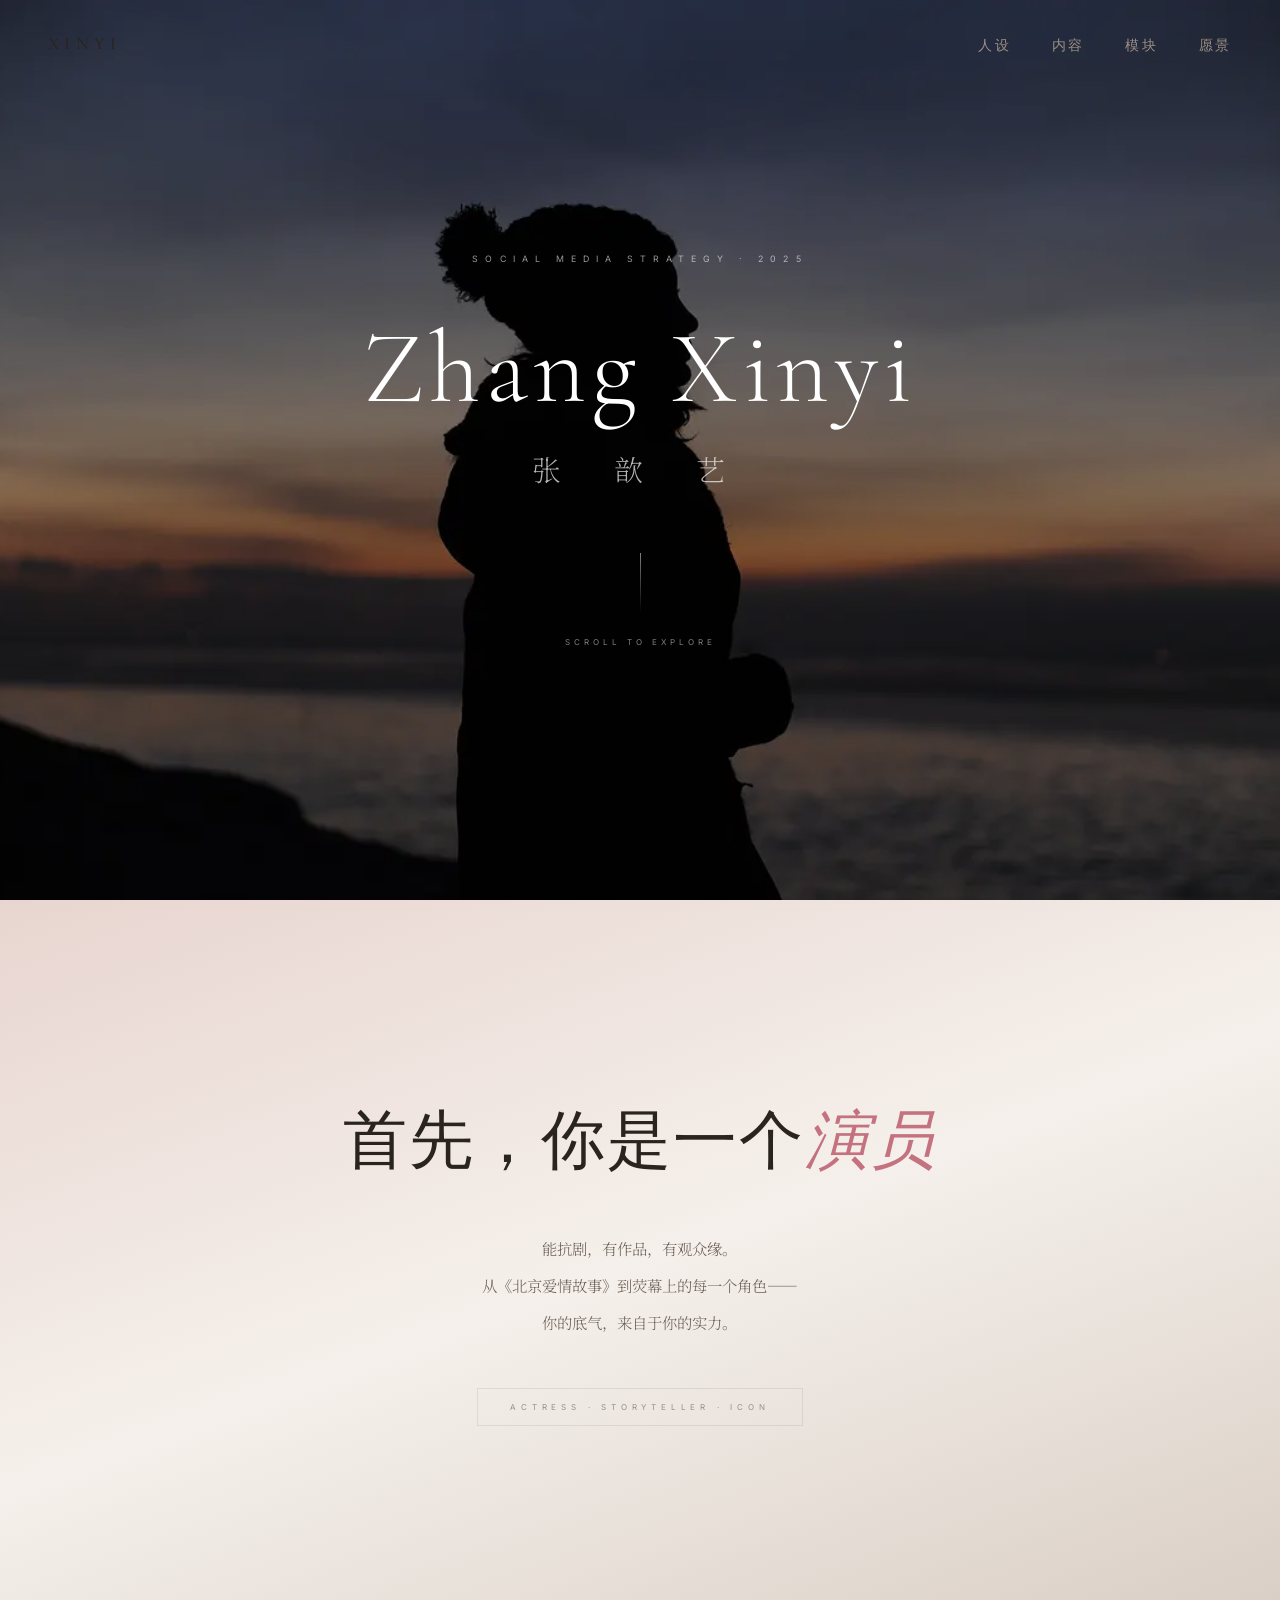
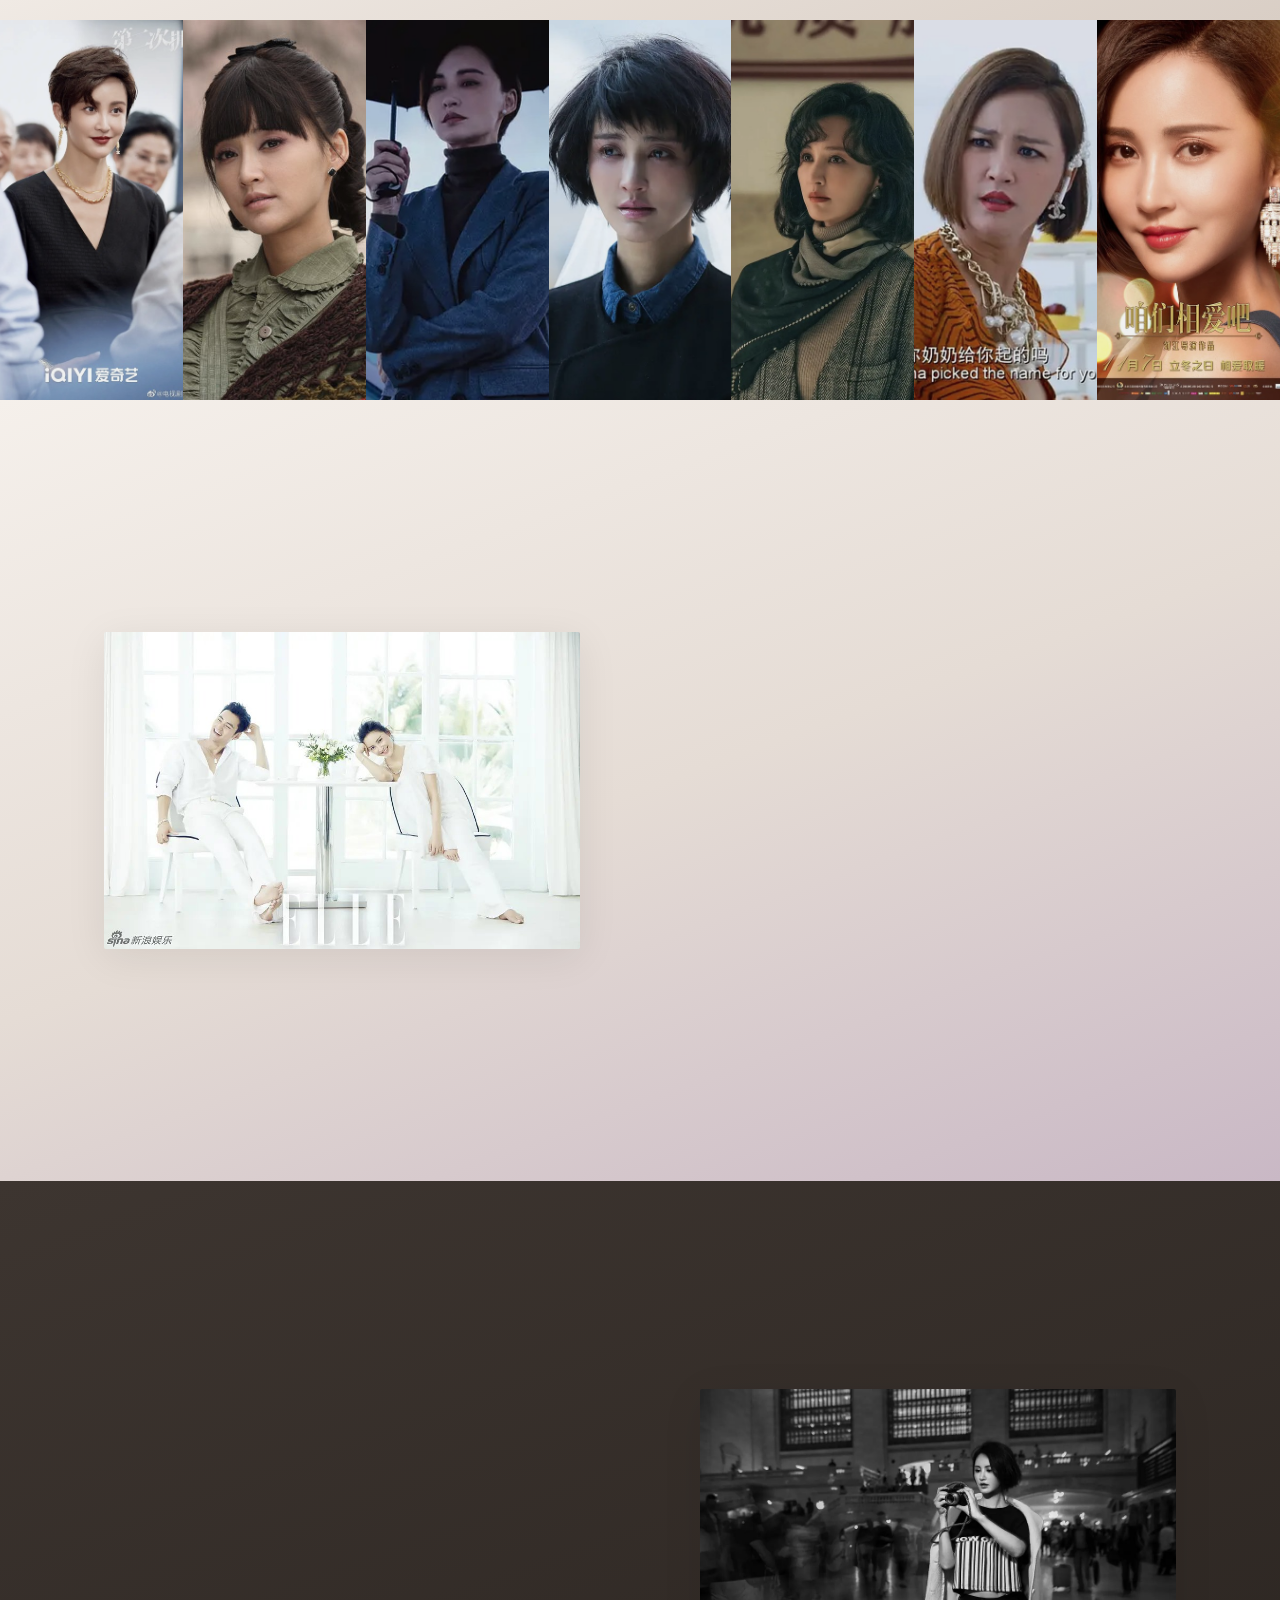
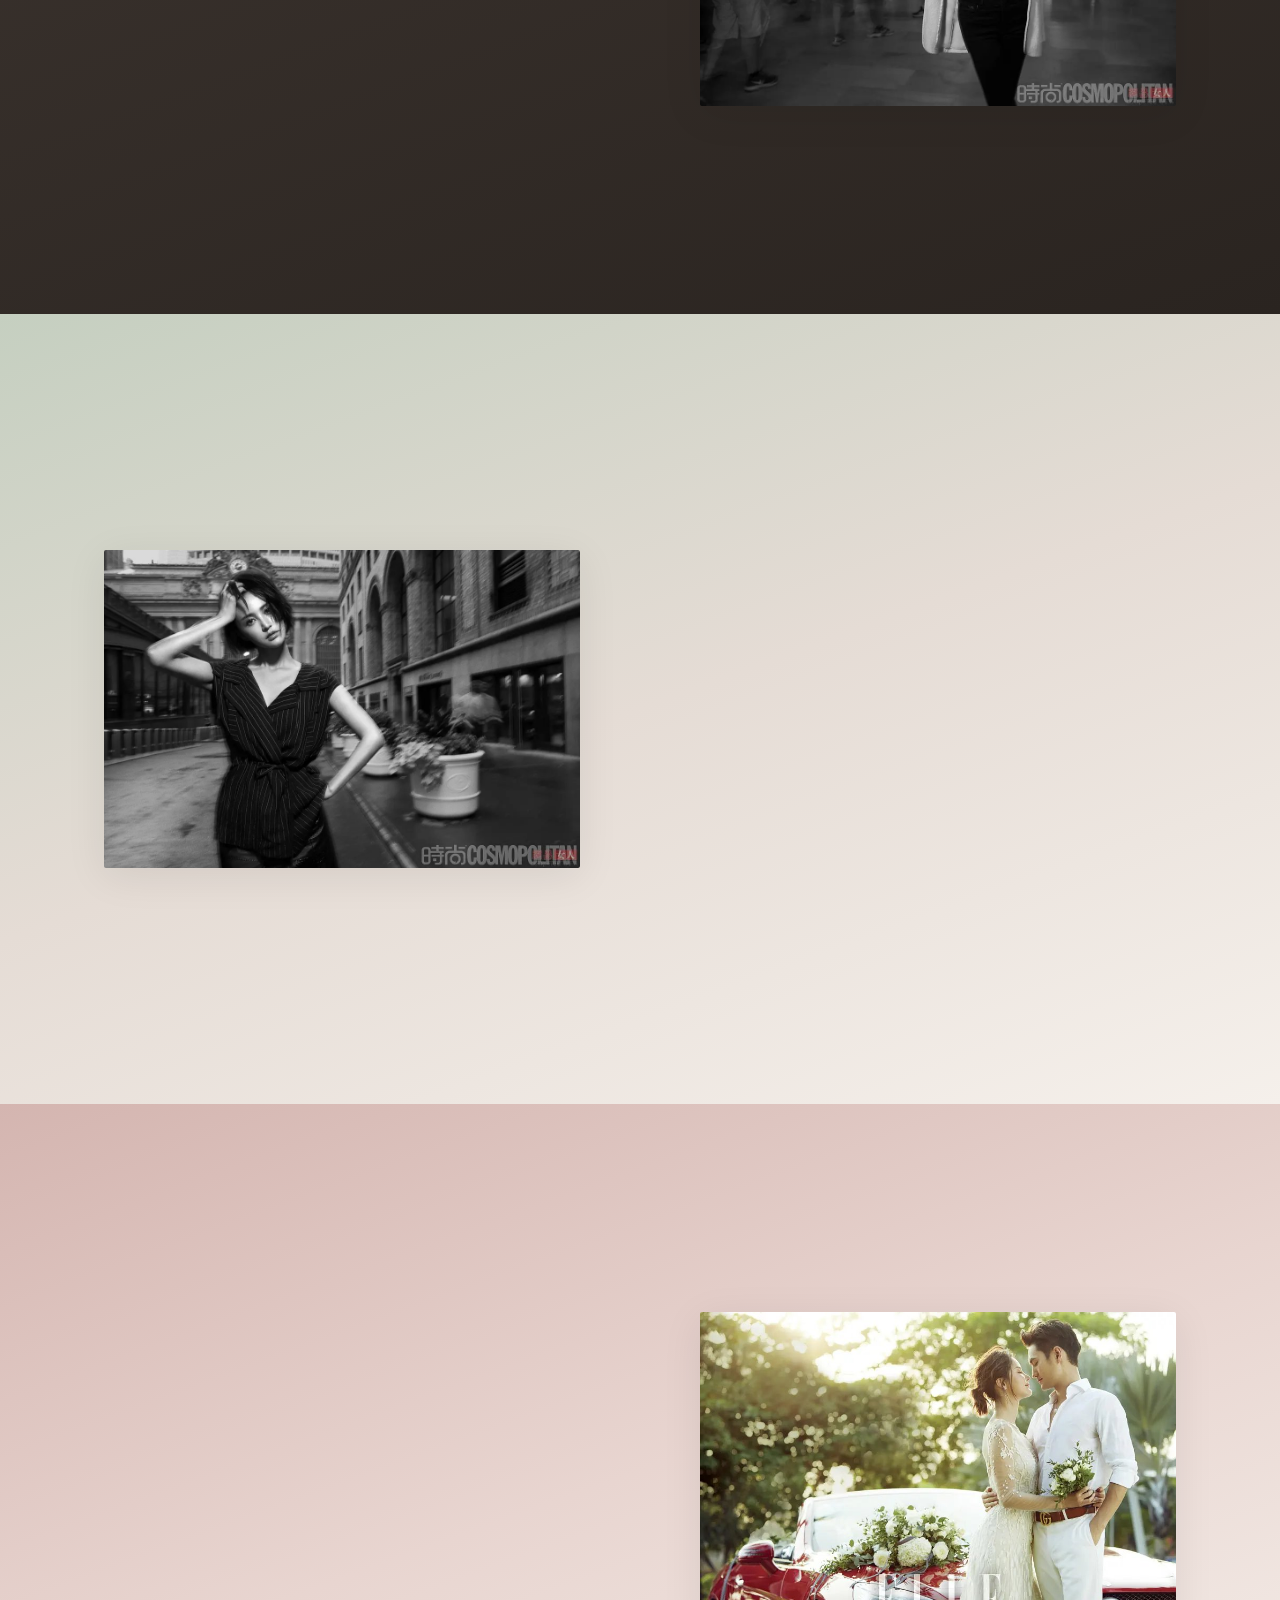
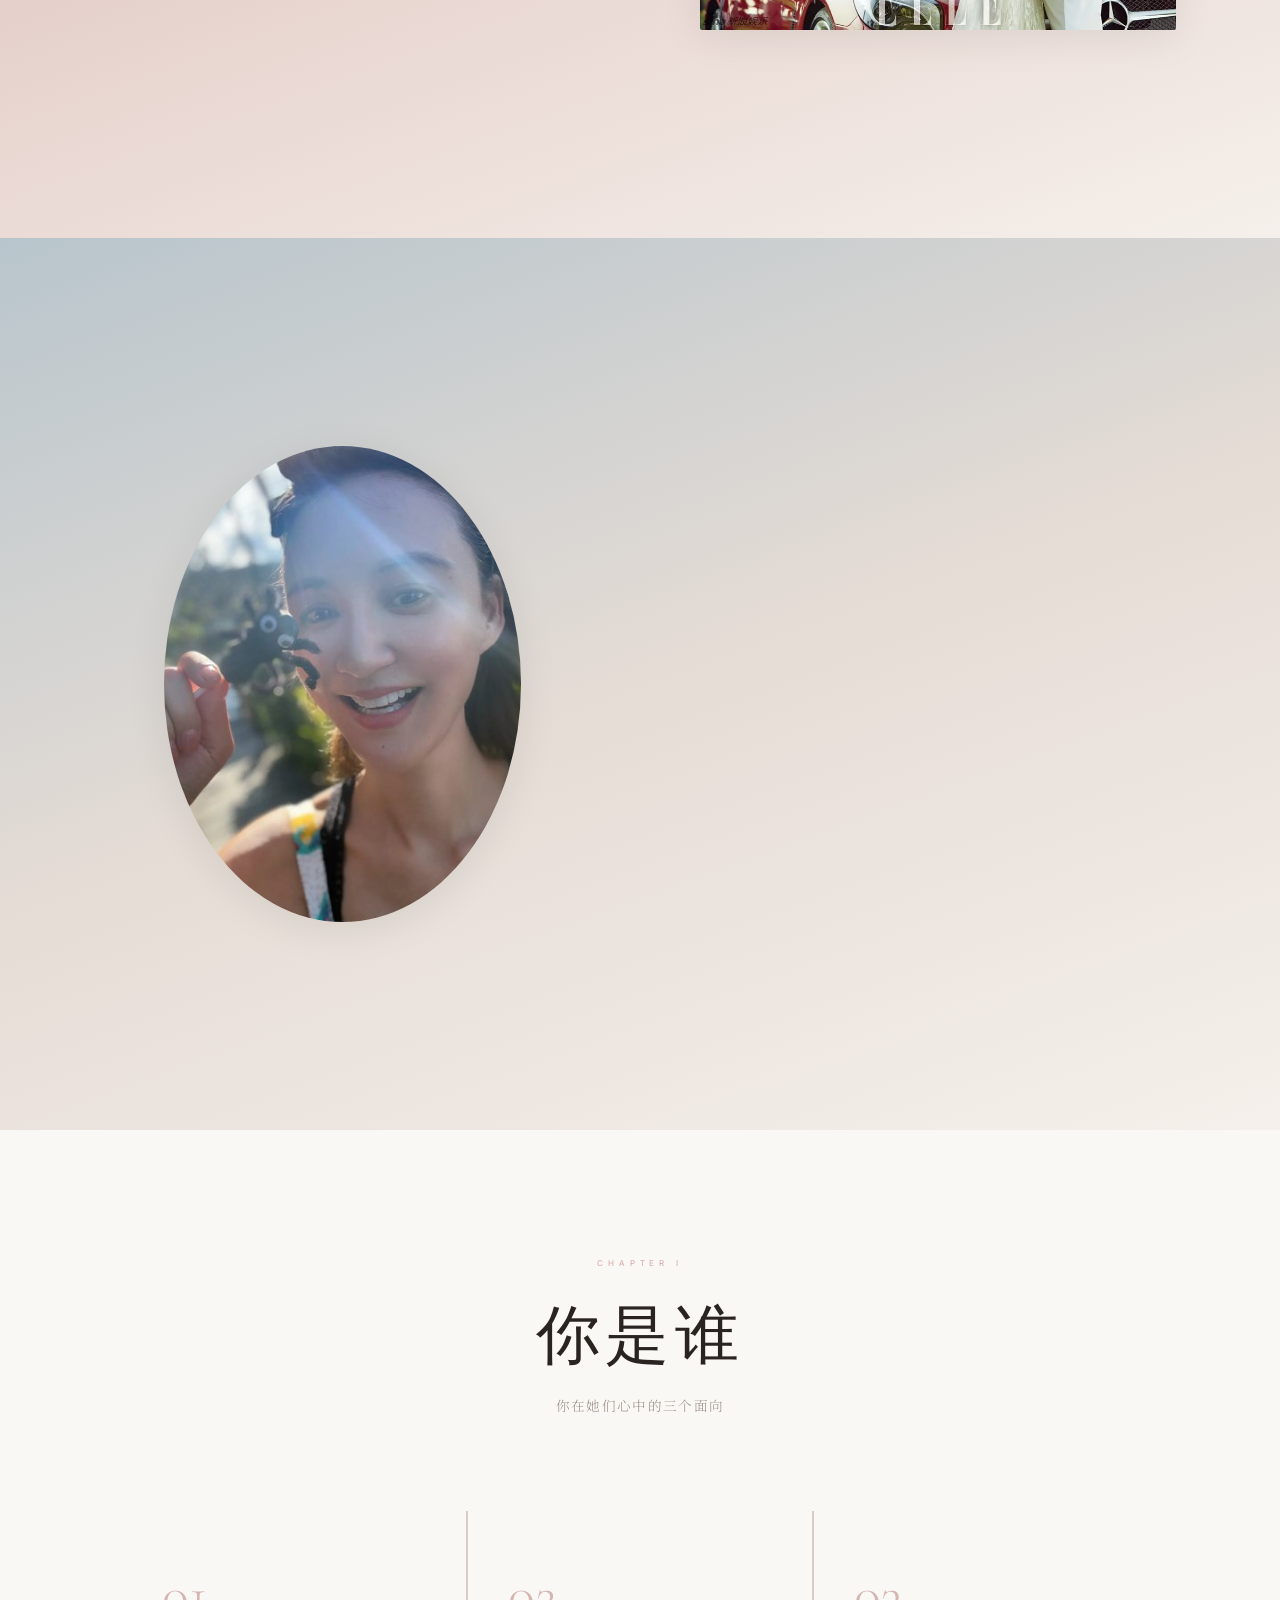
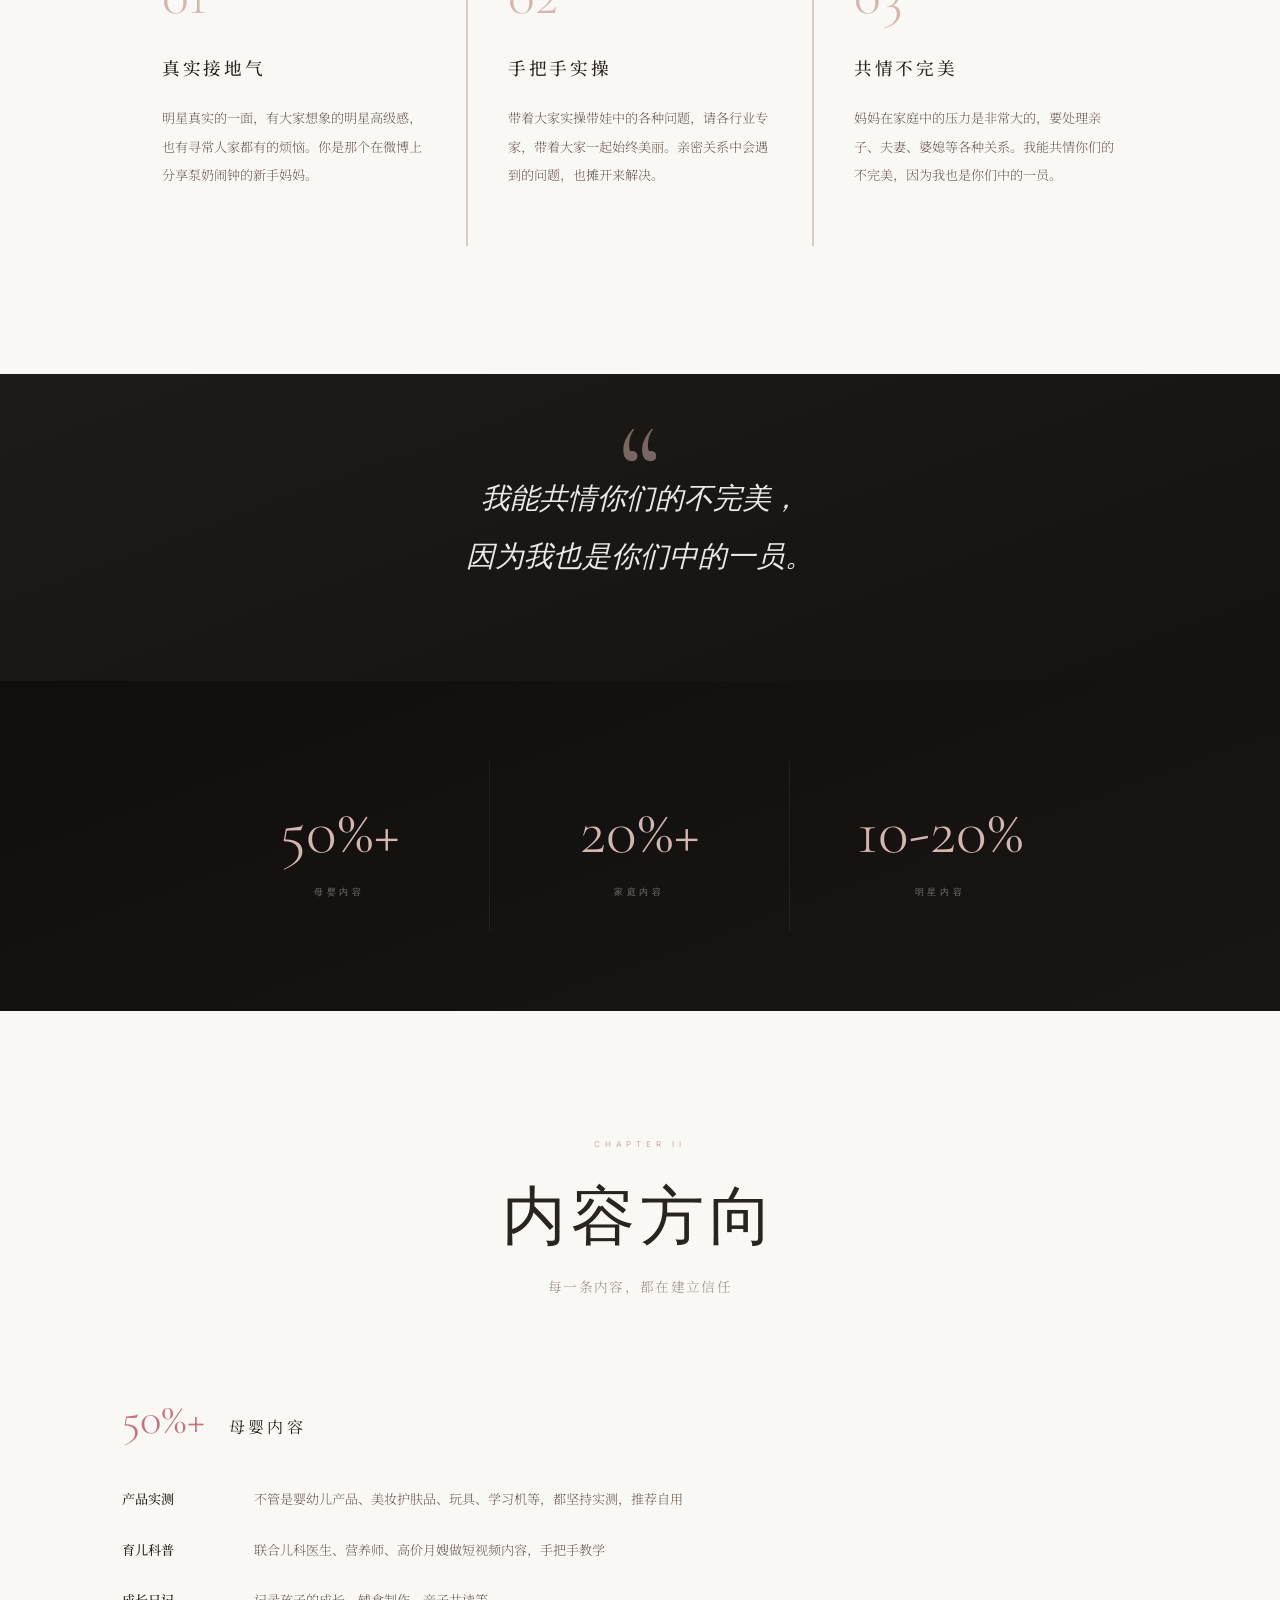
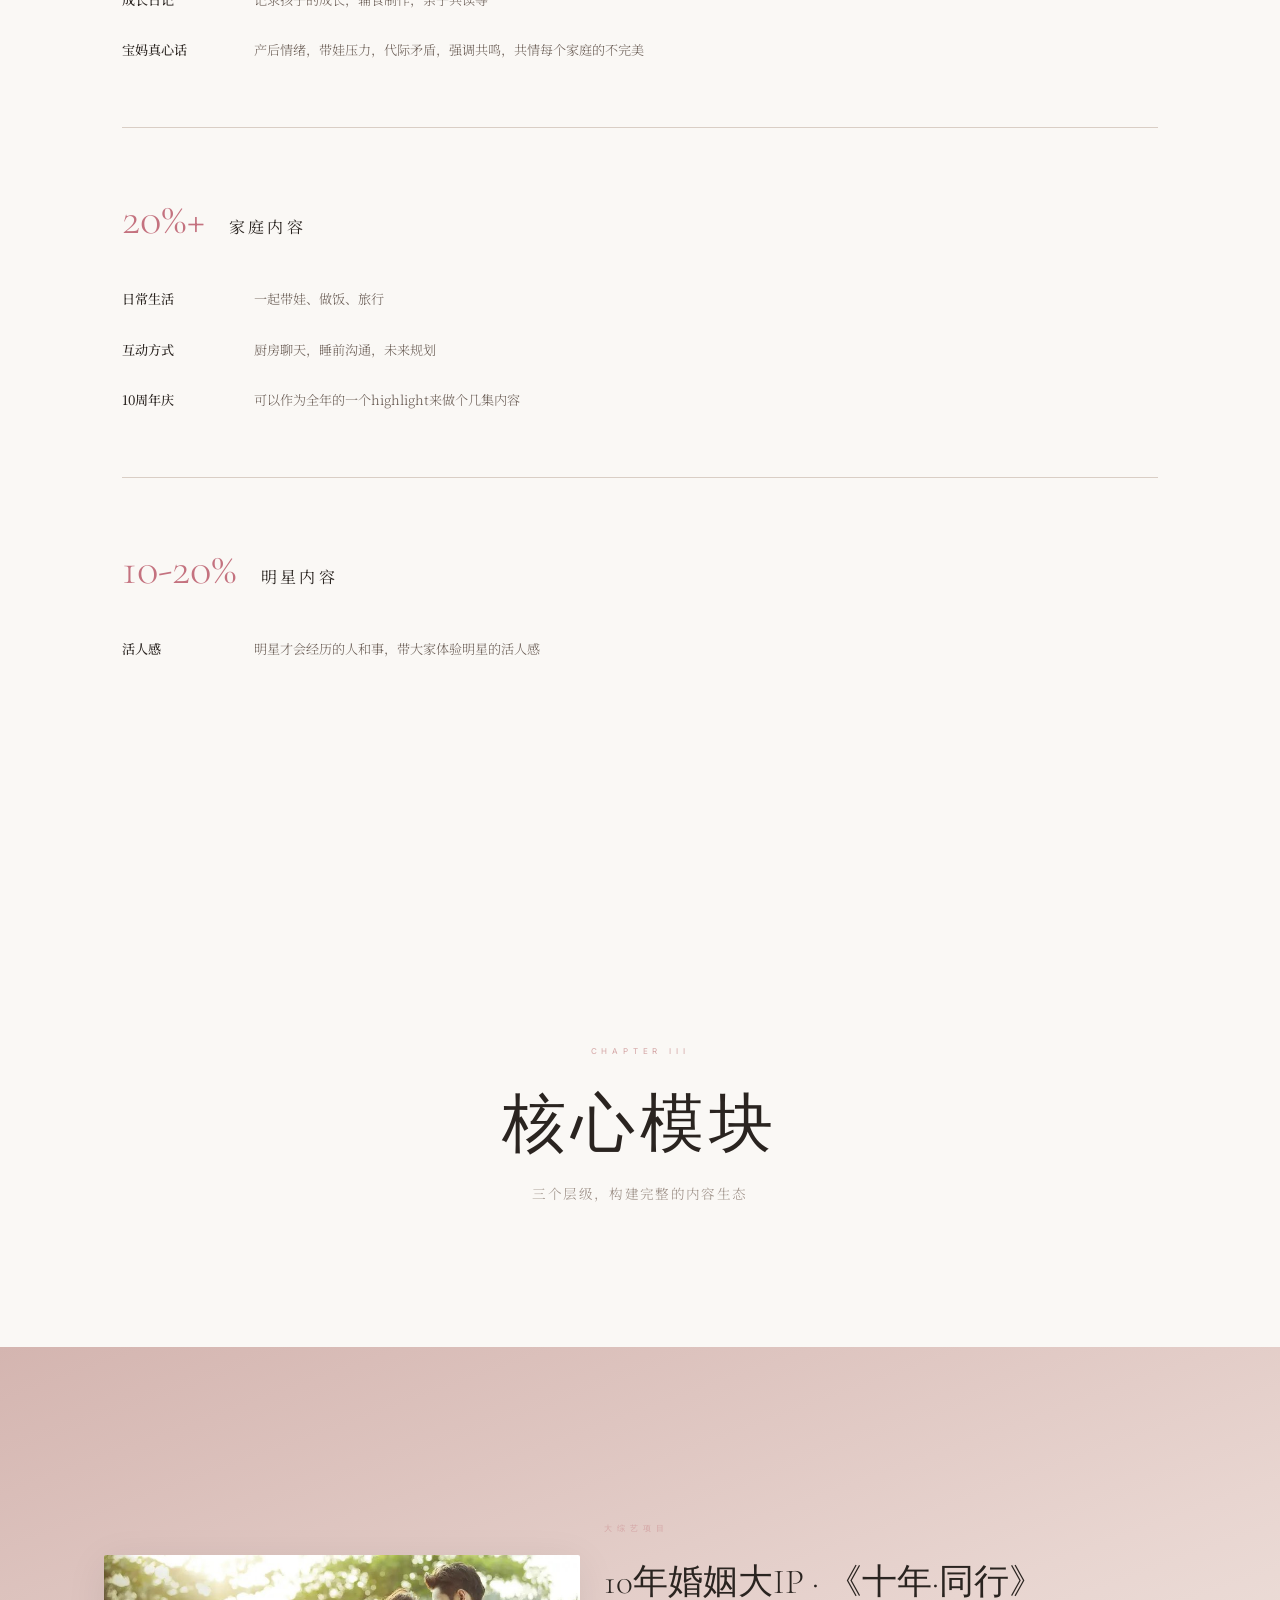
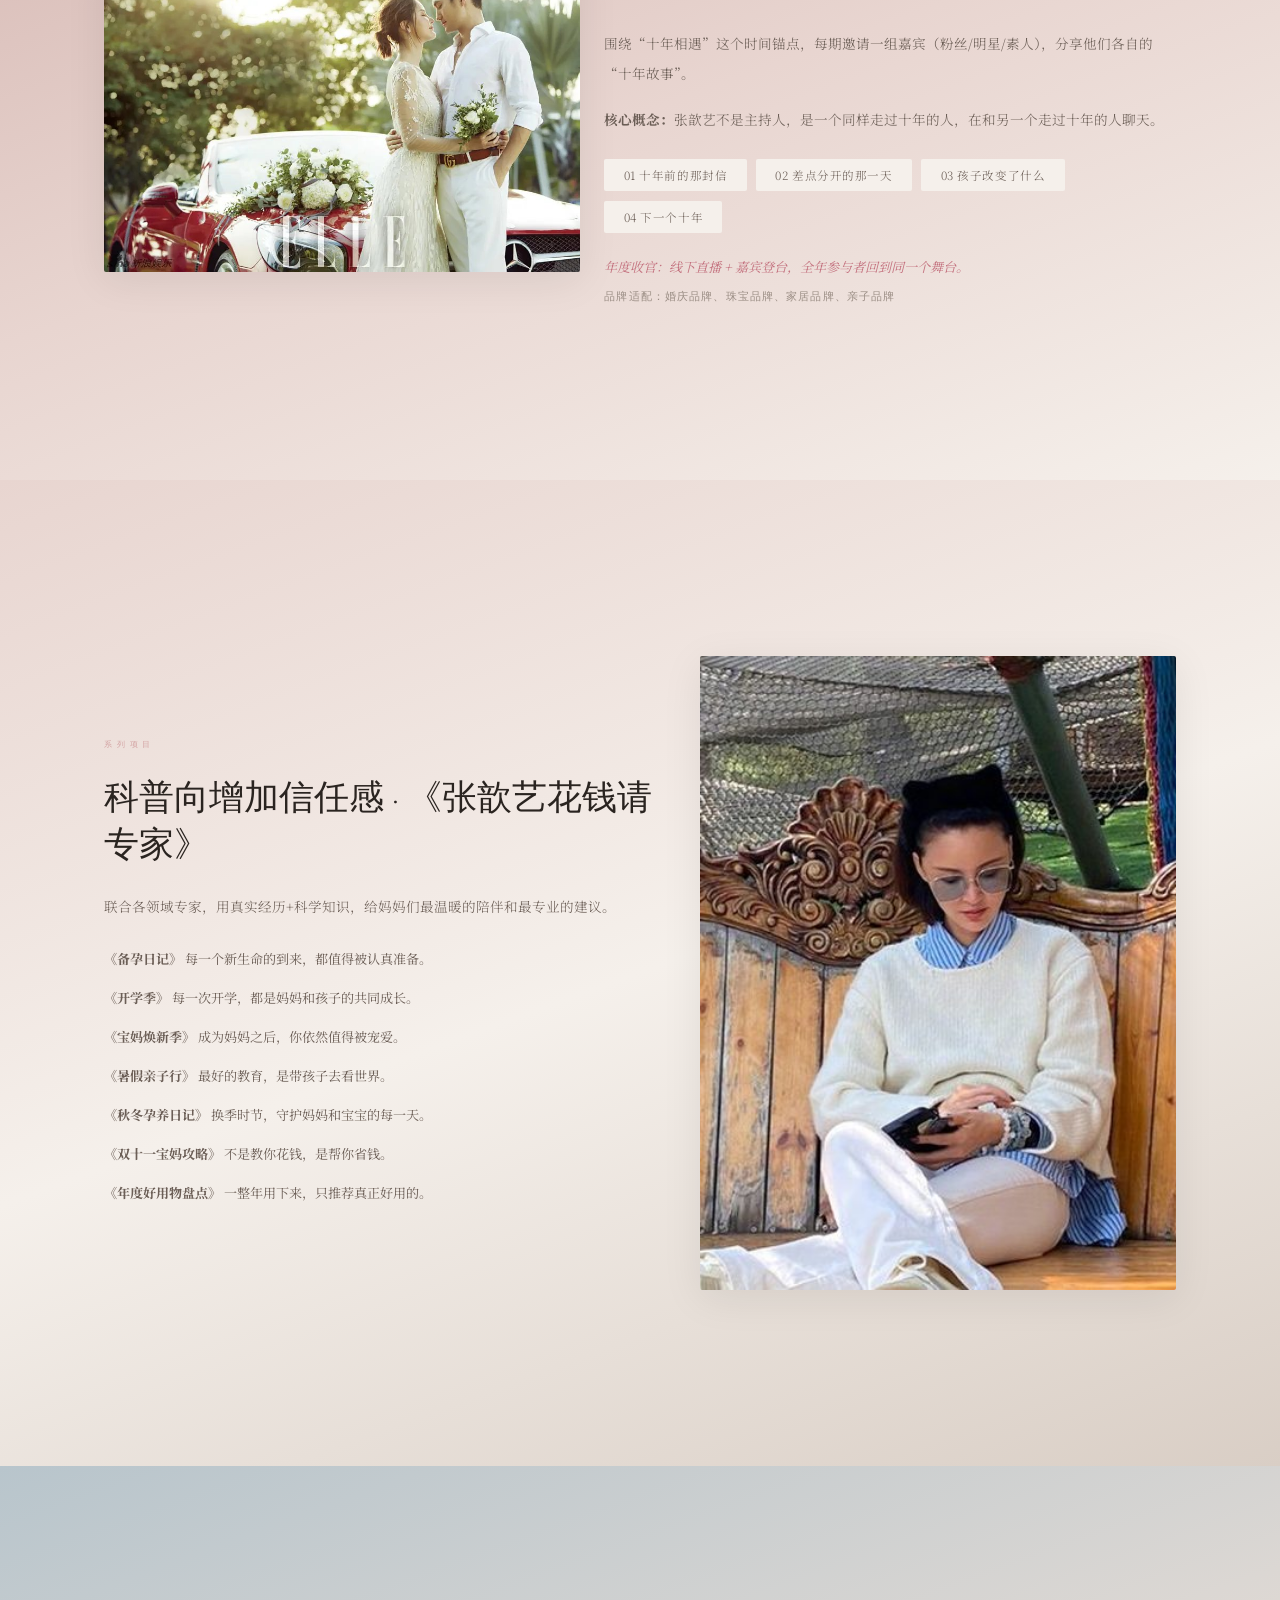
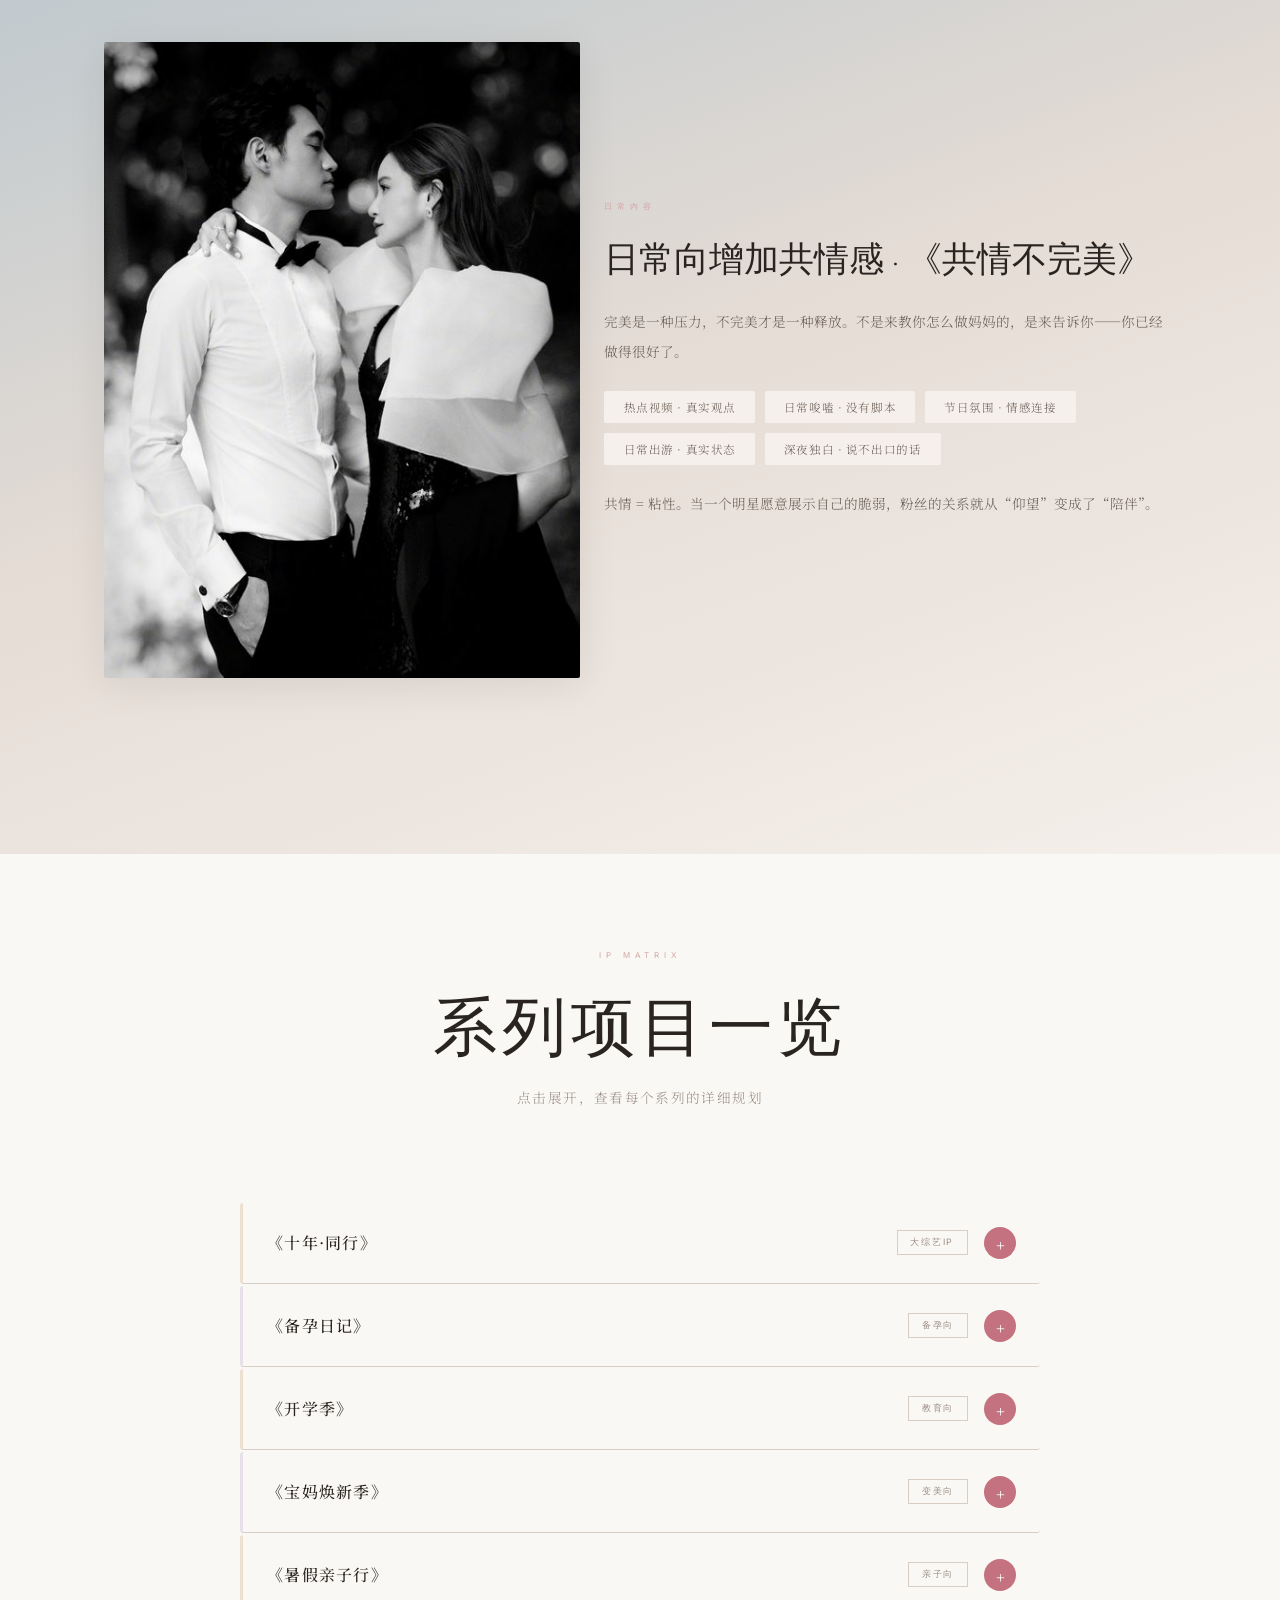
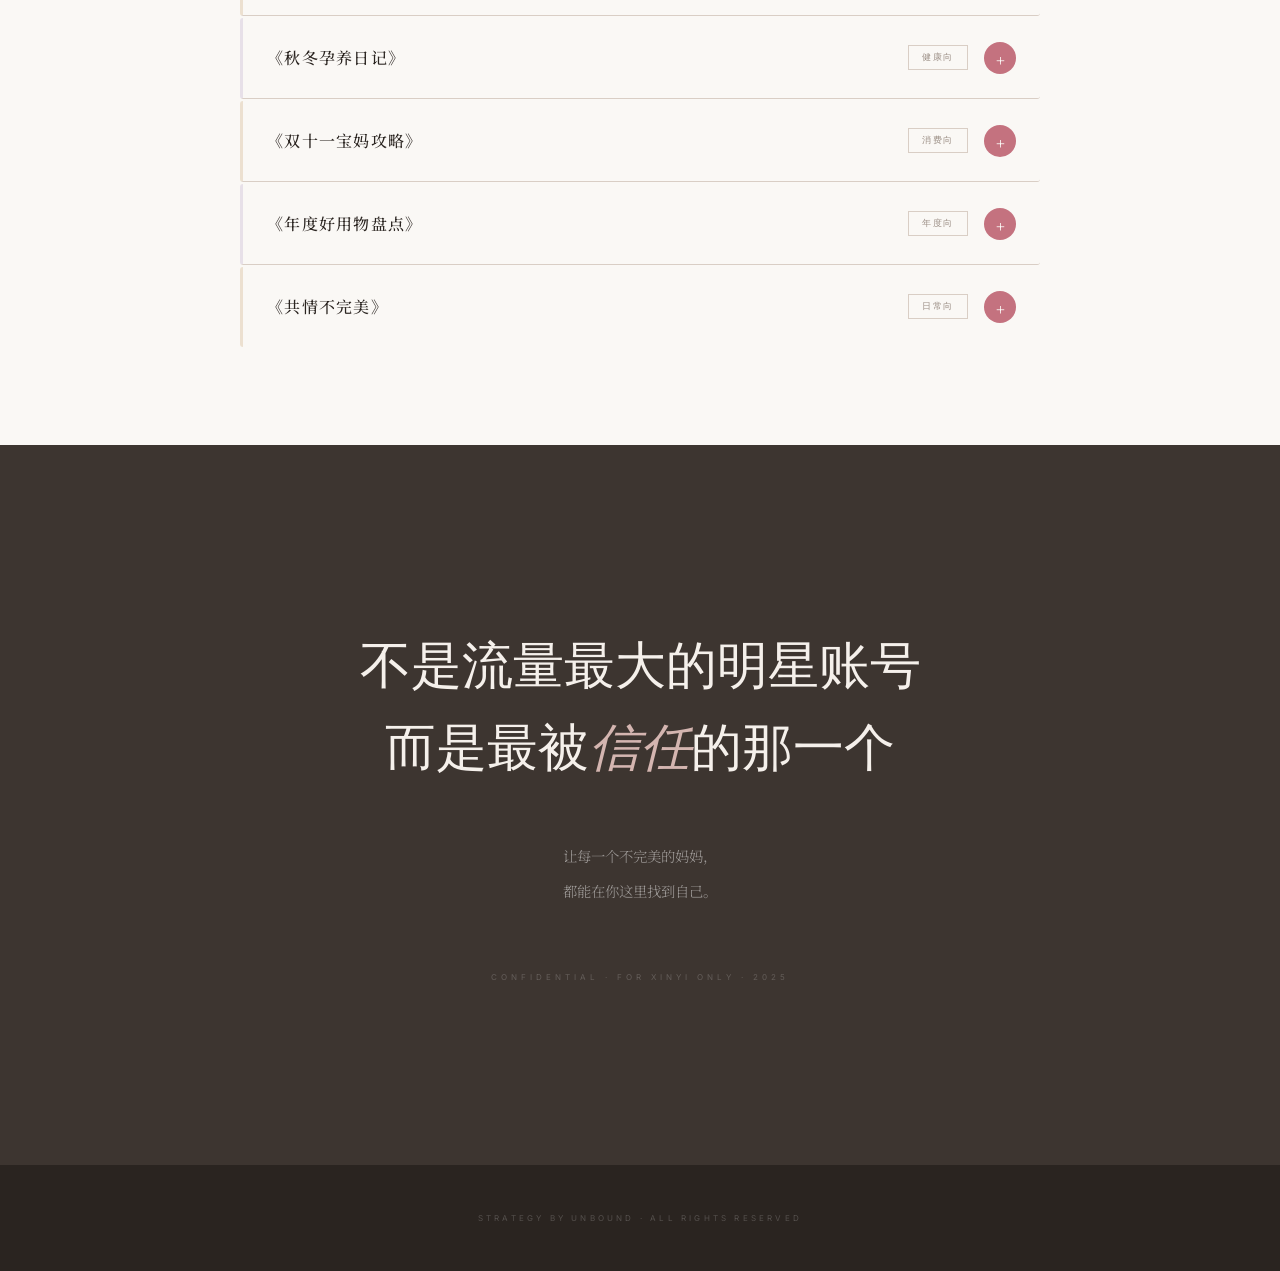
==== index.html @ 9de471d9 "修复：导航字号加大，演员区去掉单独配图只保留横排7张剧照" ====
<!DOCTYPE html>
<html lang="zh-CN">
<head>
    <meta charset="UTF-8">
    <meta name="viewport" content="width=device-width, initial-scale=1.0">
    <title>张歆艺 · 账号战略规划</title>
    <link rel="preconnect" href="https://fonts.googleapis.com">
    <link rel="preconnect" href="https://fonts.gstatic.com" crossorigin>
    <link href="https://fonts.googleapis.com/css2?family=Cormorant+Garamond:ital,wght@0,300;0,400;0,500;0,600;1,300;1,400;1,500&family=Noto+Serif+SC:wght@200;300;400;500;600;700&family=Inter:wght@100;200;300;400;500&display=swap" rel="stylesheet">
    <style>
        :root {
            --morandi-pink: #d4b5b0;
            --morandi-blush: #e8d5d0;
            --morandi-nude: #e5dcd5;
            --morandi-cream: #f5f0eb;
            --morandi-sage: #c5cfc0;
            --morandi-blue: #b8c5cc;
            --morandi-mauve: #c9b8c5;
            --morandi-taupe: #b5a99a;
            --morandi-warm: #d9cec5;
            --morandi-deep: #8b7d74;
            --bg-main: #faf8f5;
            --bg-section: #f2ede8;
            --bg-dark: #3d3530;
            --bg-darker: #2a2420;
            --text-primary: #2a2420;
            --text-secondary: #6b5e56;
            --text-muted: #9b8e85;
            --text-light: #f5f0eb;
            --accent: #c4727f;
            --accent-soft: #d4a5a5;
        }
        * { margin: 0; padding: 0; box-sizing: border-box; }
        html { scroll-behavior: smooth; }
        body {
            font-family: 'Noto Serif SC', serif;
            background: var(--bg-main);
            color: var(--text-primary);
            overflow-x: hidden;
            -webkit-font-smoothing: antialiased;
        }
        /* ===== PROGRESS BAR ===== */
        .progress {
            position: fixed;
            top: 0;
            left: 0;
            height: 2px;
            background: linear-gradient(90deg, var(--morandi-pink), var(--accent));
            z-index: 10000;
            transition: width 0.05s linear;
        }
        /* ===== NAV ===== */
        .nav {
            position: fixed;
            top: 0;
            left: 0;
            right: 0;
            z-index: 9999;
            padding: 2rem 3rem;
            display: flex;
            justify-content: space-between;
            align-items: center;
            transition: all 0.4s ease;
        }
        .nav.scrolled {
            background: rgba(250, 248, 245, 0.95);
            backdrop-filter: blur(10px);
            padding: 1.2rem 3rem;
            box-shadow: 0 1px 0 rgba(0,0,0,0.04);
        }
        .nav-brand {
            font-family: 'Cormorant Garamond', serif;
            font-size: 1.1rem;
            font-weight: 500;
            letter-spacing: 0.3em;
            color: var(--text-primary);
        }
        .nav-links {
            display: flex;
            gap: 2.5rem;
            list-style: none;
        }
        .nav-links a {
            font-family: 'Inter', sans-serif;
            font-size: 0.85rem;
            letter-spacing: 0.2em;
            color: var(--text-muted);
            text-decoration: none;
            transition: color 0.3s;
        }
        .nav-links a:hover { color: var(--text-primary); }
        /* ===== HERO ===== */
        .hero {
            min-height: 100vh;
            display: flex;
            flex-direction: column;
            align-items: center;
            justify-content: center;
            text-align: center;
            padding: 6rem 2rem;
            background: url('images/hero_bg.png') center center / cover no-repeat;
            position: relative;
        }
        .hero::before {
            content: '';
            position: absolute;
            inset: 0;
            background: rgba(0,0,0,0.3);
            z-index: 0;
        }
        .hero > * {
            position: relative;
            z-index: 1;
        }
        .hero-label {
            font-family: 'Inter', sans-serif;
            font-size: 0.55rem;
            letter-spacing: 0.8em;
            text-transform: uppercase;
            color: rgba(255,255,255,0.6);
            margin-bottom: 3rem;
            opacity: 0;
            animation: fadeUp 1s ease 0.3s forwards;
        }
        .hero-title {
            font-family: 'Cormorant Garamond', serif;
            font-size: clamp(3rem, 8vw, 7rem);
            font-weight: 300;
            letter-spacing: 0.05em;
            line-height: 1.1;
            color: #fff;
            opacity: 0;
            animation: fadeUp 1s ease 0.6s forwards;
        }
        .hero-chinese {
            font-size: clamp(1.2rem, 2.5vw, 1.8rem);
            font-weight: 200;
            letter-spacing: 0.8em;
            color: rgba(255,255,255,0.7);
            margin-top: 1.5rem;
            opacity: 0;
            animation: fadeUp 1s ease 0.9s forwards;
        }
        .hero-line {
            width: 1px;
            height: 60px;
            background: linear-gradient(to bottom, rgba(255,255,255,0.5), transparent);
            margin-top: 4rem;
            opacity: 0;
            animation: fadeUp 1s ease 1.2s forwards;
        }
        .hero-scroll {
            font-family: 'Inter', sans-serif;
            font-size: 0.5rem;
            letter-spacing: 0.5em;
            text-transform: uppercase;
            color: rgba(255,255,255,0.5);
            margin-top: 1.5rem;
            opacity: 0;
            animation: fadeUp 1s ease 1.4s forwards;
        }
        @keyframes fadeUp {
            from { opacity: 0; transform: translateY(20px); }
            to { opacity: 1; transform: translateY(0); }
        }
        /* ===== CONCEPT SECTIONS ===== */
        .concept {
            min-height: 80vh;
            display: flex;
            align-items: center;
            justify-content: center;
            padding: 8rem 2rem;
            position: relative;
        }
        .concept-morandi-1 { background: var(--morandi-nude); }
        .concept-morandi-2 { background: var(--bg-main); }
        .concept-morandi-3 { background: var(--bg-dark); color: var(--text-light); }
        .concept-morandi-4 { background: linear-gradient(135deg, var(--morandi-blush), var(--morandi-cream)); }
        /* Gradient background sections */
        .concept-grad-1 { background: linear-gradient(160deg, #e8d5d0 0%, #f5f0eb 50%, #d9cec5 100%); }
        .concept-grad-2 { background: linear-gradient(160deg, #f5f0eb 0%, #e5dcd5 50%, #c9b8c5 100%); }
        .concept-grad-3 { background: linear-gradient(160deg, #3d3530 0%, #2a2420 100%); color: var(--text-light); }
        .concept-grad-4 { background: linear-gradient(160deg, #c5cfc0 0%, #e5dcd5 50%, #f5f0eb 100%); }
        .concept-grad-5 { background: linear-gradient(160deg, #d4b5b0 0%, #e8d5d0 50%, #f5f0eb 100%); }
        .concept-grad-6 { background: linear-gradient(160deg, #b8c5cc 0%, #e5dcd5 50%, #f5f0eb 100%); }
        .concept-grad-3 .concept-big em { color: var(--morandi-pink); }
        .concept-grad-3 .concept-sub { color: rgba(255,255,255,0.6); }
        .concept-grad-3 .concept-tag { color: rgba(255,255,255,0.4); border-color: rgba(255,255,255,0.15); }
        /* Magazine editorial image layouts */
        .editorial-magazine {
            padding: 5rem 4rem;
            max-width: 1200px;
            margin: 0 auto;
            display: grid;
            gap: 1.5rem;
            align-items: center;
        }
        .editorial-magazine.layout-left {
            grid-template-columns: 1fr 1.2fr;
        }
        .editorial-magazine.layout-right {
            grid-template-columns: 1.2fr 1fr;
        }
        .editorial-magazine.layout-overlap {
            grid-template-columns: 1.4fr 1fr;
            position: relative;
        }
        .editorial-magazine.layout-full {
            grid-template-columns: 1fr;
            text-align: center;
        }
        .editorial-magazine.layout-trio {
            grid-template-columns: 1fr 1.5fr 1fr;
            align-items: end;
        }
        .editorial-magazine img {
            width: 100%;
            height: auto;
            display: block;
            border-radius: 2px;
            box-shadow: 0 8px 40px rgba(0,0,0,0.08);
        }
        .editorial-magazine .img-large {
            max-width: 100%;
        }
        .editorial-magazine .img-small {
            max-width: 75%;
            margin: 0 auto;
        }
        .editorial-magazine .img-offset-up {
            transform: translateY(-2rem);
        }
        .editorial-magazine .img-offset-down {
            transform: translateY(2rem);
        }
        @media (max-width: 768px) {
            .editorial-magazine { grid-template-columns: 1fr !important; padding: 3rem 1.5rem; }
            .editorial-magazine .img-offset-up,
            .editorial-magazine .img-offset-down { transform: none; }
        }
        .concept-inner {
            text-align: center;
            max-width: 750px;
            opacity: 0;
            transform: translateY(30px);
            transition: all 1s cubic-bezier(0.25, 0.46, 0.45, 0.94);
        }
        .concept-inner.visible { opacity: 1; transform: translateY(0); }
        .concept-big {
            font-family: 'Cormorant Garamond', serif;
            font-size: clamp(2rem, 5vw, 4rem);
            font-weight: 300;
            line-height: 1.5;
            letter-spacing: 0.03em;
        }
        .concept-big em { font-style: italic; color: var(--accent); }
        .concept-morandi-3 .concept-big em { color: var(--morandi-pink); }
        .concept-sub {
            font-size: clamp(0.85rem, 1.2vw, 1rem);
            font-weight: 300;
            line-height: 2.4;
            margin-top: 2.5rem;
            color: var(--text-secondary);
        }
        .concept-morandi-3 .concept-sub { color: rgba(255,255,255,0.5); }
        .concept-tag {
            font-family: 'Inter', sans-serif;
            font-size: 0.5rem;
            letter-spacing: 0.6em;
            text-transform: uppercase;
            color: var(--text-muted);
            margin-top: 3rem;
            display: inline-block;
            padding: 0.8rem 2rem;
            border: 1px solid rgba(0,0,0,0.08);
        }
        .concept-morandi-3 .concept-tag { color: rgba(255,255,255,0.3); border-color: rgba(255,255,255,0.1); }
        /* ===== EDITORIAL PHOTO SECTIONS ===== */
        .editorial-photo {
            width: 100%;
            padding: 4rem 2rem;
            display: flex;
            align-items: center;
            justify-content: center;
            overflow: hidden;
            opacity: 0;
            transform: translateY(25px);
            transition: all 0.8s ease;
        }
        .editorial-photo.visible {
            opacity: 1;
            transform: translateY(0);
        }
        .editorial-photo img {
            display: block;
            height: auto;
            border-radius: 2px;
        }
        .editorial-photo.bg-main { background: var(--bg-main); }
        .editorial-photo.bg-dark { background: var(--bg-dark); }
        .editorial-photo.bg-nude { background: var(--morandi-nude); }
        .editorial-photo.bg-blush { background: linear-gradient(135deg, var(--morandi-blush), var(--morandi-cream)); }
        .editorial-duo {
            display: grid;
            grid-template-columns: 1fr 1fr;
            gap: 1.5rem;
            max-width: 1000px;
            margin: 0 auto;
            padding: 4rem 2rem;
            align-items: stretch;
        }
        .editorial-duo img {
            width: 100%;
            height: 100%;
            object-fit: cover;
            display: block;
            border-radius: 2px;
        }
        @media (max-width: 768px) {
            .editorial-duo { grid-template-columns: 1fr; gap: 1rem; padding: 2rem 1rem; }
            .editorial-photo img { width: 100%; }
        }
        /* ===== FILMOGRAPHY ===== */
        .filmography-showcase {
            background: var(--morandi-nude);
            padding: 0;
            overflow: hidden;
        }
        .film-strip {
            display: flex;
            width: 100%;
            opacity: 0;
            transform: translateY(20px);
            transition: all 0.8s ease 0.2s;
        }
        .film-strip.visible { opacity: 1; transform: translateY(0); }
        .film-strip-item {
            flex: 1;
            min-width: 0;
            height: 380px;
            overflow: hidden;
            position: relative;
            transition: flex 0.6s cubic-bezier(0.25, 0.46, 0.45, 0.94);
        }
        .film-strip-item:hover { flex: 1.8; }
        .film-strip-item img {
            width: 100%;
            height: 100%;
            object-fit: cover;
            object-position: center top;
            filter: grayscale(20%) brightness(0.95);
            transition: all 0.6s ease;
        }
        .film-strip-item:hover img {
            filter: grayscale(0%) brightness(1);
            transform: scale(1.03);
        }
        /* ===== COUPLE GALLERY (十年同行) ===== */
        .couple-gallery {
            background: linear-gradient(135deg, var(--morandi-blush), var(--morandi-cream));
            padding: 5rem 2rem;
            overflow: hidden;
        }
        .couple-gallery-inner {
            max-width: 1000px;
            margin: 0 auto;
            display: grid;
            grid-template-columns: repeat(3, 1fr);
            gap: 1.5rem;
            opacity: 0;
            transform: translateY(25px);
            transition: all 0.8s ease 0.2s;
        }
        .couple-gallery-inner.visible { opacity: 1; transform: translateY(0); }
        .couple-img {
            width: 100%;
            height: 400px;
            object-fit: cover;
            object-position: center top;
            border-radius: 4px;
            filter: brightness(0.97);
            transition: all 0.5s ease;
        }
        .couple-img:hover {
            filter: brightness(1);
            transform: scale(1.02);
        }
        /* ===== DIVIDER ===== */
        .divider {
            height: 120px;
            display: flex;
            align-items: center;
            justify-content: center;
        }
        .divider-line {
            width: 1px;
            height: 60px;
            background: linear-gradient(to bottom, transparent, var(--morandi-taupe), transparent);
        }
        /* ===== CONTENT SECTIONS ===== */
        .section {
            padding: 8rem 2rem;
            max-width: 1100px;
            margin: 0 auto;
        }
        .section-header {
            text-align: center;
            margin-bottom: 6rem;
            opacity: 0;
            transform: translateY(25px);
            transition: all 0.8s ease;
        }
        .section-header.visible { opacity: 1; transform: translateY(0); }
        .section-chapter {
            font-family: 'Inter', sans-serif;
            font-size: 0.5rem;
            letter-spacing: 0.6em;
            text-transform: uppercase;
            color: var(--accent-soft);
            margin-bottom: 1.5rem;
        }
        .section-title {
            font-family: 'Cormorant Garamond', serif;
            font-size: clamp(2.5rem, 5vw, 4rem);
            font-weight: 300;
            letter-spacing: 0.08em;
        }
        .section-desc {
            font-size: 0.85rem;
            color: var(--text-muted);
            font-weight: 300;
            letter-spacing: 0.1em;
            margin-top: 1rem;
        }
        /* ===== PERSONA CARDS ===== */
        .persona-grid {
            display: grid;
            grid-template-columns: repeat(3, 1fr);
            gap: 2px;
            background: var(--morandi-warm);
            opacity: 0;
            transform: translateY(25px);
            transition: all 0.8s ease 0.2s;
        }
        .persona-grid.visible { opacity: 1; transform: translateY(0); }
        .persona-card {
            background: var(--bg-main);
            padding: 3.5rem 2.5rem;
            transition: background 0.4s ease;
        }
        .persona-card:hover { background: var(--morandi-cream); }
        .persona-num {
            font-family: 'Cormorant Garamond', serif;
            font-size: 3.5rem;
            font-weight: 300;
            color: var(--morandi-pink);
            line-height: 1;
            margin-bottom: 2rem;
        }
        .persona-name {
            font-size: 1.1rem;
            font-weight: 500;
            letter-spacing: 0.15em;
            margin-bottom: 1.5rem;
            color: var(--text-primary);
        }
        .persona-desc {
            font-size: 0.82rem;
            line-height: 2.2;
            color: var(--text-secondary);
            font-weight: 300;
        }
        /* ===== QUOTE BLOCK ===== */
        .quote-block {
            background: var(--morandi-nude);
            padding: 6rem 2rem;
            text-align: center;
            margin: 0;
            position: relative;
        }
        .quote-block::after {
            content: '';
            position: absolute;
            inset: 0;
            background: rgba(0,0,0,0.5);
            z-index: 0;
        }
        .quote-block .quote-text {
            position: relative;
            z-index: 1;
            color: rgba(255,255,255,0.9);
        }
        .quote-block::before {
            content: '\201C';
            font-family: 'Cormorant Garamond', serif;
            font-size: 8rem;
            color: var(--morandi-pink);
            opacity: 0.5;
            position: absolute;
            top: 2rem;
            left: 50%;
            transform: translateX(-50%);
            line-height: 1;
            z-index: 1;
        }
        .quote-text {
            font-family: 'Cormorant Garamond', serif;
            font-size: clamp(1.3rem, 2.5vw, 1.8rem);
            font-weight: 400;
            font-style: italic;
            line-height: 2;
            color: var(--text-secondary);
            max-width: 600px;
            margin: 0 auto;
            position: relative;
        }
        /* ===== STATS ===== */
        .stats-bar {
            background: var(--bg-dark);
            padding: 5rem 2rem;
            position: relative;
        }
        .stats-bar::before {
            content: '';
            position: absolute;
            inset: 0;
            background: rgba(0,0,0,0.6);
            z-index: 0;
        }
        .stats-bar .stats-inner {
            position: relative;
            z-index: 1;
        }
        .stats-inner {
            max-width: 900px;
            margin: 0 auto;
            display: grid;
            grid-template-columns: repeat(3, 1fr);
            text-align: center;
        }
        .stat-item {
            padding: 2rem;
            border-right: 1px solid rgba(255,255,255,0.06);
        }
        .stat-item:last-child { border-right: none; }
        .stat-num {
            font-family: 'Cormorant Garamond', serif;
            font-size: clamp(2.5rem, 5vw, 4rem);
            font-weight: 300;
            color: var(--morandi-pink);
        }
        .stat-label {
            font-family: 'Inter', sans-serif;
            font-size: 0.55rem;
            letter-spacing: 0.4em;
            text-transform: uppercase;
            color: rgba(255,255,255,0.4);
            margin-top: 1rem;
        }
        /* ===== DIRECTION ===== */
        .direction-group {
            margin-bottom: 4rem;
            padding-bottom: 4rem;
            border-bottom: 1px solid var(--morandi-warm);
            opacity: 0;
            transform: translateY(20px);
            transition: all 0.8s ease;
        }
        .direction-group.visible { opacity: 1; transform: translateY(0); }
        .direction-group:last-child { border-bottom: none; }
        .dir-header {
            display: flex;
            align-items: baseline;
            gap: 1.5rem;
            margin-bottom: 2.5rem;
        }
        .dir-pct {
            font-family: 'Cormorant Garamond', serif;
            font-size: 2.8rem;
            font-weight: 300;
            color: var(--accent);
        }
        .dir-name {
            font-size: 1rem;
            font-weight: 400;
            letter-spacing: 0.2em;
        }
        .dir-items {
            display: grid;
            gap: 1.5rem;
        }
        .dir-item {
            display: grid;
            grid-template-columns: 100px 1fr;
            gap: 2rem;
            font-size: 0.82rem;
            line-height: 2;
            color: var(--text-secondary);
            font-weight: 300;
        }
        .dir-item strong {
            font-weight: 500;
            color: var(--text-primary);
        }
        /* ===== MODULE SECTION (ACCORDION) ===== */
        .module-section {
            background: var(--morandi-cream);
            padding: 8rem 2rem;
            position: relative;
        }
        .module-section::before {
            content: '';
            position: absolute;
            inset: 0;
            background: rgba(245, 240, 235, 0.88);
            z-index: 0;
        }
        .module-section .module-inner {
            position: relative;
            z-index: 1;
        }
        .module-inner {
            max-width: 1000px;
            margin: 0 auto;
        }
        .accordion-card {
            background: var(--bg-main);
            margin-bottom: 1.5rem;
            border-left: 5px solid var(--morandi-pink);
            overflow: hidden;
            transition: all 0.4s ease;
            border-radius: 4px;
            box-shadow: 0 2px 12px rgba(0,0,0,0.02);
        }
        .accordion-card:nth-child(2) { border-left-color: #c9a87c; }
        .accordion-card:nth-child(3) { border-left-color: #b8a9c9; }
        .accordion-card:nth-child(4) { border-left-color: #a3b8a0; }
        .accordion-card:hover {
            box-shadow: 0 8px 30px rgba(0,0,0,0.06);
            transform: translateX(2px);
        }
        .accordion-card.active {
            box-shadow: 0 12px 40px rgba(0,0,0,0.08);
        }
        .accordion-card.active:nth-child(2) { background: linear-gradient(135deg, #fdfcfa 0%, #faf6f0 100%); border-left-width: 6px; }
        .accordion-card.active:nth-child(3) { background: linear-gradient(135deg, #fdfcfa 0%, #f8f5fc 100%); border-left-width: 6px; }
        .accordion-card.active:nth-child(4) { background: linear-gradient(135deg, #fdfcfa 0%, #f4f8f3 100%); border-left-width: 6px; }
        .accordion-header {
            padding: 2.5rem 3rem;
            display: flex;
            align-items: center;
            gap: 2rem;
            cursor: pointer;
            transition: all 0.3s ease;
            user-select: none;
        }
        .accordion-header:hover {
            background: rgba(201, 168, 124, 0.05);
        }
        .accordion-card.active .accordion-header {
            padding-bottom: 1.5rem;
        }
        .accordion-header .mc-name {
            font-family: 'Noto Serif SC', serif;
            font-size: 1.4rem;
            font-weight: 600;
            letter-spacing: 0.12em;
            min-width: 140px;
            color: var(--text-primary);
        }
        .accordion-header .mc-purpose {
            font-size: 0.85rem;
            color: var(--accent);
            font-weight: 400;
            flex: 1;
        }
        .accordion-icon {
            font-family: 'Cormorant Garamond', serif;
            font-size: 2.2rem;
            font-weight: 300;
            color: var(--bg-main);
            transition: all 0.4s cubic-bezier(0.25, 0.46, 0.45, 0.94);
            line-height: 1;
            width: 42px;
            height: 42px;
            display: flex;
            align-items: center;
            justify-content: center;
            border-radius: 50%;
            background: var(--accent);
            flex-shrink: 0;
        }
        .accordion-card.active .accordion-icon {
            transform: rotate(45deg);
            background: var(--bg-dark);
            color: var(--text-light);
        }
        .accordion-body {
            max-height: 0;
            overflow: hidden;
            transition: max-height 0.5s cubic-bezier(0.25, 0.46, 0.45, 0.94);
        }
        .accordion-card.active .accordion-body {
            max-height: 1000px;
        }
        .accordion-content {
            padding: 0 3rem 2.5rem;
            border-top: 1px solid var(--morandi-warm);
        }
        .accordion-content p {
            font-size: 0.85rem;
            line-height: 2.2;
            color: var(--text-secondary);
            font-weight: 300;
            margin-top: 1.5rem;
        }
        .accordion-content p strong {
            font-weight: 500;
            color: var(--text-primary);
        }
        .accordion-episodes {
            display: flex;
            flex-wrap: wrap;
            gap: 0.6rem;
            margin-top: 1.5rem;
        }
        .acc-ep {
            padding: 0.5rem 1.2rem;
            background: var(--morandi-cream);
            font-size: 0.72rem;
            font-weight: 300;
            letter-spacing: 0.05em;
            color: var(--text-secondary);
            border-radius: 2px;
        }
        .accordion-highlight {
            font-size: 0.82rem !important;
            color: var(--accent) !important;
            font-weight: 400 !important;
            font-style: italic;
        }
        .accordion-brand {
            font-family: 'Inter', sans-serif;
            font-size: 0.7rem !important;
            letter-spacing: 0.1em;
            color: var(--text-muted) !important;
        }
        .accordion-series-list {
            margin-top: 1.5rem;
        }
        .acc-series-item {
            padding: 1rem 0;
            border-bottom: 1px solid var(--morandi-warm);
            display: flex;
            align-items: baseline;
            gap: 1rem;
        }
        .acc-series-item:last-child { border-bottom: none; }
        .acc-series-item strong {
            font-size: 0.85rem;
            font-weight: 500;
            color: var(--text-primary);
            min-width: 120px;
        }
        .acc-series-item span {
            font-size: 0.78rem;
            color: var(--text-muted);
            font-weight: 300;
        }
        /* ===== SERIES ACCORDION ===== */
        .series-section {
            padding: 6rem 2rem;
            text-align: center;
        }
        .series-accordion {
            max-width: 800px;
            margin: 3rem auto 0;
            text-align: left;
            opacity: 0;
            transform: translateY(25px);
            transition: all 0.8s ease 0.2s;
        }
        .series-accordion.visible { opacity: 1; transform: translateY(0); }
        .series-acc-item {
            border-bottom: 1px solid var(--morandi-warm);
            border-left: 3px solid transparent;
            transition: all 0.3s ease;
            margin-bottom: 2px;
            border-radius: 3px;
        }
        .series-acc-item:last-child { border-bottom: none; }
        .series-acc-item:nth-child(odd) { border-left-color: rgba(201, 168, 124, 0.3); }
        .series-acc-item:nth-child(even) { border-left-color: rgba(184, 169, 201, 0.3); }
        .series-acc-item.active {
            background: linear-gradient(135deg, #fdfcfa 0%, #faf6f0 100%);
            border-left-width: 4px;
            box-shadow: 0 4px 16px rgba(0,0,0,0.04);
        }
        .series-acc-item.active:nth-child(odd) { border-left-color: #c9a87c; }
        .series-acc-item.active:nth-child(even) { border-left-color: #b8a9c9; }
        .series-acc-header {
            padding: 1.5rem 1.5rem;
            display: flex;
            align-items: center;
            gap: 1rem;
            cursor: pointer;
            transition: all 0.3s ease;
        }
        .series-acc-header:hover {
            background: var(--morandi-cream);
            padding-left: 2rem;
        }
        .series-acc-name {
            font-size: 1rem;
            font-weight: 500;
            letter-spacing: 0.08em;
            color: var(--text-primary);
            flex: 1;
        }
        .series-acc-tag {
            font-family: 'Inter', sans-serif;
            font-size: 0.55rem;
            letter-spacing: 0.2em;
            text-transform: uppercase;
            color: var(--text-muted);
            padding: 0.3rem 0.8rem;
            border: 1px solid var(--morandi-warm);
        }
        .series-acc-header .accordion-icon {
            font-size: 1.4rem;
            width: 32px;
            height: 32px;
        }
        .series-acc-body {
            max-height: 0;
            overflow: hidden;
            transition: max-height 0.4s cubic-bezier(0.25, 0.46, 0.45, 0.94);
        }
        .series-acc-item.active .series-acc-body {
            max-height: 200px;
        }
        .series-acc-item.active .accordion-icon {
            transform: rotate(45deg);
            background: var(--bg-dark);
        }
        .series-acc-body p {
            padding: 0 1.5rem 1.5rem;
            font-size: 0.82rem;
            line-height: 2.2;
            color: var(--text-secondary);
            font-weight: 300;
        }
        /* ===== CLOSING ===== */
        .closing {
            min-height: 80vh;
            display: flex;
            align-items: center;
            justify-content: center;
            padding: 8rem 2rem;
            background: var(--bg-dark);
        }
        .closing-inner {
            text-align: center;
            max-width: 700px;
            opacity: 0;
            transform: translateY(30px);
            transition: all 1s ease;
        }
        .closing-inner.visible { opacity: 1; transform: translateY(0); }
        .closing-big {
            font-family: 'Cormorant Garamond', serif;
            font-size: clamp(2rem, 4vw, 3.5rem);
            font-weight: 300;
            line-height: 1.6;
            color: var(--text-light);
        }
        .closing-big em {
            font-style: italic;
            color: var(--morandi-pink);
        }
        .closing-sub {
            font-size: 0.9rem;
            font-weight: 300;
            line-height: 2.4;
            color: rgba(255,255,255,0.5);
            margin-top: 3rem;
        }
        .closing-sign {
            font-family: 'Inter', sans-serif;
            font-size: 0.5rem;
            letter-spacing: 0.5em;
            text-transform: uppercase;
            color: rgba(255,255,255,0.2);
            margin-top: 4rem;
        }
        /* ===== FOOTER ===== */
        .footer {
            padding: 3rem 2rem;
            text-align: center;
            background: var(--bg-darker);
        }
        .footer p {
            font-family: 'Inter', sans-serif;
            font-size: 0.5rem;
            letter-spacing: 0.4em;
            text-transform: uppercase;
            color: rgba(255,255,255,0.2);
        }
        /* ===== RESPONSIVE ===== */
        @media (max-width: 768px) {
            .nav { padding: 1.5rem 1.5rem; }
            .nav-links { display: none; }
            .persona-grid { grid-template-columns: 1fr; }
            .stats-inner { grid-template-columns: 1fr; }
            .stat-item { border-right: none; border-bottom: 1px solid rgba(255,255,255,0.06); }
            .stat-item:last-child { border-bottom: none; }
            .section { padding: 5rem 1.5rem; }
            .dir-item { grid-template-columns: 80px 1fr; gap: 1rem; }
            .hero::before, .hero::after { display: none; }
            .film-strip { overflow-x: auto; -webkit-overflow-scrolling: touch; }
            .film-strip-item { min-width: 140px; flex: none; width: 140px; height: 200px; }
            .accordion-header { padding: 1.5rem 1.5rem; gap: 1rem; flex-wrap: wrap; }
            .accordion-header .mc-name { font-size: 1.1rem; min-width: auto; width: 100%; }
            .accordion-content { padding: 0 1.5rem 2rem; }
            .couple-gallery-inner { grid-template-columns: 1fr; }
            .couple-img { height: 300px; }
        }
    </style>
</head>
<body>
<div class="progress" id="progress"></div>
<nav class="nav" id="nav">
    <div class="nav-brand">XINYI</div>
    <ul class="nav-links">
        <li><a href="#persona">人设</a></li>
        <li><a href="#direction">内容</a></li>
        <li><a href="#modules">模块</a></li>
        <li><a href="#vision">愿景</a></li>
    </ul>
</nav>
<!-- HERO -->
<section class="hero">
    <p class="hero-label">Social Media Strategy · 2025</p>
    <h1 class="hero-title">Zhang Xinyi</h1>
    <p class="hero-chinese">张 歆 艺</p>
    <div class="hero-line"></div>
    <p class="hero-scroll">Scroll to explore</p>
</section>
<!-- IDENTITY: 演员身份 -->
<section class="concept concept-grad-1">
    <div class="concept-inner" data-reveal>
        <p class="concept-big">首先，你是一个<em>演员</em></p>
        <p class="concept-sub">能抗剧，有作品，有观众缘。<br>从《北京爱情故事》到荧幕上的每一个角色——<br>你的底气，来自于你的实力。</p>
        <p class="concept-tag">Actress · Storyteller · Icon</p>
    </div>
</section>
<!-- FILMOGRAPHY SHOWCASE -->
<section class="filmography-showcase">
    <div class="film-strip" data-reveal>
        <div class="film-strip-item"><img src="images/film1_dierci.jpg" alt="" loading="lazy"></div>
        <div class="film-strip-item"><img src="images/film2_xiwang.jpg" alt="" loading="lazy"></div>
        <div class="film-strip-item"><img src="images/film3_zhengdang.jpg" alt="" loading="lazy"></div>
        <div class="film-strip-item"><img src="images/film4_chuanyue.jpg" alt="" loading="lazy"></div>
        <div class="film-strip-item"><img src="images/film5_laojiu.jpg" alt="" loading="lazy"></div>
        <div class="film-strip-item"><img src="images/film6_xiaogang.jpg" alt="" loading="lazy"></div>
        <div class="film-strip-item"><img src="images/film7_zanmen.jpg" alt="" loading="lazy"></div>
    </div>
</section>
<!-- IDENTITY: 商业潜力 -->
<section class="concept concept-grad-2">
    <div class="editorial-magazine layout-left" data-reveal>
        <img src="images/elle_couple.jpg" alt="" class="img-large">
        <div class="concept-inner" style="text-align:left;">
            <p class="concept-big">同时，你拥有<br><em>无限的内容商业潜力</em></p>
            <p class="concept-sub">因为最好的商业，是做自己。</p>
        </div>
    </div>
</section>
<!-- CONCEPT: 不是降维 -->
<section class="concept concept-grad-3">
    <div class="editorial-magazine layout-right" data-reveal>
        <div class="concept-inner" style="text-align:left;">
            <p class="concept-big" style="color:#fff;">这不是降维<br>这是<em>与时俱进</em></p>
            <p class="concept-sub" style="color:rgba(255,255,255,0.6);">当一个好演员愿意走进千万个家庭的日常，那是一种<strong style="color: var(--morandi-pink);">格局</strong>。</p>
        </div>
        <img src="images/cosmo_station.jpg" alt="" class="img-large">
    </div>
</section>
<!-- CONCEPT: 真实 -->
<section class="concept concept-grad-4">
    <div class="editorial-magazine layout-left" data-reveal>
        <img src="images/cosmo_street.jpg" alt="" class="img-large">
        <div class="concept-inner" style="text-align:left;">
            <p class="concept-big">每个女人都有一千种面孔<br>但只有<em>一种真实</em></p>
            <p class="concept-tag">The Power of Authenticity</p>
        </div>
    </div>
</section>
<!-- CONCEPT: 不完美 -->
<section class="concept concept-grad-5">
    <div class="editorial-magazine layout-right" data-reveal>
        <div class="concept-inner" style="text-align:left;">
            <p class="concept-big">不完美<br>才是最高级的<em>真实</em></p>
            <p class="concept-sub">你不需要成为另一个人，<br>你只需要成为她们心中的那个你。</p>
        </div>
        <img src="images/elle_wedding.jpg" alt="" class="img-large">
    </div>
</section>
<!-- CONCEPT: 过渡 -->
<section class="concept concept-grad-6">
    <div class="editorial-magazine layout-left" data-reveal>
        <img src="images/sunshine_smile.jpg" alt="" class="img-small" style="border-radius:50%;">
        <div class="concept-inner" style="text-align:left;">
            <p class="concept-big">接下来的一切<br>都是为了让这份真实<br><em>被更多人看见</em></p>
            <p class="concept-tag">The Strategy Begins Here</p>
        </div>
    </div>
</section>
<!-- CHAPTER I: 人设 -->
<div class="section" id="persona">
    <div class="section-header" data-reveal>
        <p class="section-chapter">Chapter I</p>
        <h2 class="section-title">你是谁</h2>
        <p class="section-desc">你在她们心中的三个面向</p>
    </div>
    <div class="persona-grid" data-reveal>
        <div class="persona-card">
            <div class="persona-num">01</div>
            <div class="persona-name">真实接地气</div>
            <div class="persona-desc">明星真实的一面，有大家想象的明星高级感，也有寻常人家都有的烦恼。你是那个在微博上分享泵奶闹钟的新手妈妈。</div>
        </div>
        <div class="persona-card">
            <div class="persona-num">02</div>
            <div class="persona-name">手把手实操</div>
            <div class="persona-desc">带着大家实操带娃中的各种问题，请各行业专家，带着大家一起始终美丽。亲密关系中会遇到的问题，也摊开来解决。</div>
        </div>
        <div class="persona-card">
            <div class="persona-num">03</div>
            <div class="persona-name">共情不完美</div>
            <div class="persona-desc">妈妈在家庭中的压力是非常大的，要处理亲子、夫妻、婆媳等各种关系。我能共情你们的不完美，因为我也是你们中的一员。</div>
        </div>
    </div>
</div>

<!-- QUOTE -->
<div class="quote-block" style="background: linear-gradient(160deg, #3d3530, #2a2420);">
    <p class="quote-text">我能共情你们的不完美，<br>因为我也是你们中的一员。</p>
</div>
<!-- STATS -->
<div class="stats-bar" style="background: linear-gradient(160deg, #2a2420, #3d3530);">
    <div class="stats-inner">
        <div class="stat-item">
            <div class="stat-num">50%+</div>
            <div class="stat-label">母婴内容</div>
        </div>
        <div class="stat-item">
            <div class="stat-num">20%+</div>
            <div class="stat-label">家庭内容</div>
        </div>
        <div class="stat-item">
            <div class="stat-num">10-20%</div>
            <div class="stat-label">明星内容</div>
        </div>
    </div>
</div>
<!-- CHAPTER II: 内容方向 -->
<div class="section" id="direction">
    <div class="section-header" data-reveal>
        <p class="section-chapter">Chapter II</p>
        <h2 class="section-title">内容方向</h2>
        <p class="section-desc">每一条内容，都在建立信任</p>
    </div>
    <div class="direction-group" data-reveal>
        <div class="dir-header">
            <span class="dir-pct">50%+</span>
            <span class="dir-name">母婴内容</span>
        </div>
        <div class="dir-items">
            <div class="dir-item"><strong>产品实测</strong><span>不管是婴幼儿产品、美妆护肤品、玩具、学习机等，都坚持实测，推荐自用</span></div>
            <div class="dir-item"><strong>育儿科普</strong><span>联合儿科医生、营养师、高价月嫂做短视频内容，手把手教学</span></div>
            <div class="dir-item"><strong>成长日记</strong><span>记录孩子的成长，辅食制作，亲子共读等</span></div>
            <div class="dir-item"><strong>宝妈真心话</strong><span>产后情绪，带娃压力，代际矛盾，强调共鸣，共情每个家庭的不完美</span></div>
        </div>
    </div>
    <div class="direction-group" data-reveal>
        <div class="dir-header">
            <span class="dir-pct">20%+</span>
            <span class="dir-name">家庭内容</span>
        </div>
        <div class="dir-items">
            <div class="dir-item"><strong>日常生活</strong><span>一起带娃、做饭、旅行</span></div>
            <div class="dir-item"><strong>互动方式</strong><span>厨房聊天，睡前沟通，未来规划</span></div>
            <div class="dir-item"><strong>10周年庆</strong><span>可以作为全年的一个highlight来做个几集内容</span></div>
        </div>
    </div>
    <div class="direction-group" data-reveal>
        <div class="dir-header">
            <span class="dir-pct">10-20%</span>
            <span class="dir-name">明星内容</span>
        </div>
        <div class="dir-items">
            <div class="dir-item"><strong>活人感</strong><span>明星才会经历的人和事，带大家体验明星的活人感</span></div>
        </div>
    </div>
</div>

<!-- MODULES: 核心模块 -->
<section id="modules">
    <div class="section" style="padding-bottom:3rem;">
        <div class="section-header" data-reveal>
            <p class="section-chapter">Chapter III</p>
            <h2 class="section-title">核心模块</h2>
            <p class="section-desc">三个层级，构建完整的内容生态</p>
        </div>
    </div>
    <!-- MODULE 1: 大综艺项目 -->
    <div class="concept concept-grad-5" style="min-height:auto; padding:6rem 2rem;">
        <div class="editorial-magazine layout-left" data-reveal>
            <img src="images/elle_wedding.jpg" alt="" class="img-large">
            <div style="text-align:left;">
                <p class="section-chapter">大综艺项目</p>
                <h3 style="font-family:'Cormorant Garamond',serif; font-size:2.2rem; font-weight:300; margin-bottom:1.5rem;">10年婚姻大IP · 《十年·同行》</h3>
                <p style="font-size:0.85rem; line-height:2.2; color:var(--text-secondary); font-weight:300;">围绕“十年相遇”这个时间锚点，每期邀请一组嘉宾（粉丝/明星/素人），分享他们各自的“十年故事”。</p>
                <p style="font-size:0.85rem; line-height:2.2; color:var(--text-secondary); font-weight:300; margin-top:1rem;"><strong>核心概念：</strong>张歆艺不是主持人，是一个同样走过十年的人，在和另一个走过十年的人聊天。</p>
                <div style="display:flex; flex-wrap:wrap; gap:0.6rem; margin-top:1.5rem;">
                    <span class="acc-ep">01 十年前的那封信</span>
                    <span class="acc-ep">02 差点分开的那一天</span>
                    <span class="acc-ep">03 孩子改变了什么</span>
                    <span class="acc-ep">04 下一个十年</span>
                </div>
                <p style="font-size:0.82rem; color:var(--accent); font-style:italic; margin-top:1.5rem;">年度收官：线下直播 + 嘉宾登台，全年参与者回到同一个舞台。</p>
                <p style="font-family:'Inter',sans-serif; font-size:0.7rem; letter-spacing:0.1em; color:var(--text-muted); margin-top:0.8rem;">品牌适配：婚庆品牌、珠宝品牌、家居品牌、亲子品牌</p>
            </div>
        </div>
    </div>
    <!-- MODULE 2: 系列项目 -->
    <div class="concept concept-grad-1" style="min-height:auto; padding:6rem 2rem;">
        <div class="editorial-magazine layout-right" data-reveal>
            <div style="text-align:left;">
                <p class="section-chapter">系列项目</p>
                <h3 style="font-family:'Cormorant Garamond',serif; font-size:2.2rem; font-weight:300; margin-bottom:1.5rem;">科普向增加信任感 · 《张歆艺花钱请专家》</h3>
                <p style="font-size:0.85rem; line-height:2.2; color:var(--text-secondary); font-weight:300;">联合各领域专家，用真实经历+科学知识，给妈妈们最温暖的陪伴和最专业的建议。</p>
                <div style="margin-top:1.5rem; display:grid; gap:0.8rem;">
                    <p style="font-size:0.82rem; line-height:2; color:var(--text-secondary);"><strong>《备孕日记》</strong> 每一个新生命的到来，都值得被认真准备。</p>
                    <p style="font-size:0.82rem; line-height:2; color:var(--text-secondary);"><strong>《开学季》</strong> 每一次开学，都是妈妈和孩子的共同成长。</p>
                    <p style="font-size:0.82rem; line-height:2; color:var(--text-secondary);"><strong>《宝妈焕新季》</strong> 成为妈妈之后，你依然值得被宠爱。</p>
                    <p style="font-size:0.82rem; line-height:2; color:var(--text-secondary);"><strong>《暑假亲子行》</strong> 最好的教育，是带孩子去看世界。</p>
                    <p style="font-size:0.82rem; line-height:2; color:var(--text-secondary);"><strong>《秋冬孕养日记》</strong> 换季时节，守护妈妈和宝宝的每一天。</p>
                    <p style="font-size:0.82rem; line-height:2; color:var(--text-secondary);"><strong>《双十一宝妈攻略》</strong> 不是教你花钱，是帮你省钱。</p>
                    <p style="font-size:0.82rem; line-height:2; color:var(--text-secondary);"><strong>《年度好用物盘点》</strong> 一整年用下来，只推荐真正好用的。</p>
                </div>
            </div>
            <img src="images/casual_bench_web.jpg" alt="" class="img-large">
        </div>
    </div>
    <!-- MODULE 3: 日常内容 -->
    <div class="concept concept-grad-6" style="min-height:auto; padding:6rem 2rem;">
        <div class="editorial-magazine layout-left" data-reveal>
            <img src="images/weibo_photo1_web.jpg" alt="" class="img-large">
            <div style="text-align:left;">
                <p class="section-chapter">日常内容</p>
                <h3 style="font-family:'Cormorant Garamond',serif; font-size:2.2rem; font-weight:300; margin-bottom:1.5rem;">日常向增加共情感 · 《共情不完美》</h3>
                <p style="font-size:0.85rem; line-height:2.2; color:var(--text-secondary); font-weight:300;">完美是一种压力，不完美才是一种释放。不是来教你怎么做妈妈的，是来告诉你——你已经做得很好了。</p>
                <div style="display:flex; flex-wrap:wrap; gap:0.6rem; margin-top:1.5rem;">
                    <span class="acc-ep">热点视频 · 真实观点</span>
                    <span class="acc-ep">日常唆嗑 · 没有脚本</span>
                    <span class="acc-ep">节日氛围 · 情感连接</span>
                    <span class="acc-ep">日常出游 · 真实状态</span>
                    <span class="acc-ep">深夜独白 · 说不出口的话</span>
                </div>
                <p style="font-size:0.85rem; line-height:2.2; color:var(--text-secondary); font-weight:300; margin-top:1.5rem;">共情 = 粘性。当一个明星愿意展示自己的脆弱，粉丝的关系就从“仰望”变成了“陪伴”。</p>
            </div>
        </div>
    </div>
</section>

<!-- SERIES -->
<div class="series-section">
    <div class="section-header" data-reveal>
        <p class="section-chapter">IP Matrix</p>
        <h2 class="section-title">系列项目一览</h2>
        <p class="section-desc">点击展开，查看每个系列的详细规划</p>
    </div>
    <div class="series-accordion" data-reveal>
        <div class="series-acc-item">
            <div class="series-acc-header" onclick="toggleSeriesAcc(this)">
                <span class="series-acc-name">《十年·同行》</span>
                <span class="series-acc-tag">大综艺IP</span>
                <span class="accordion-icon">+</span>
            </div>
            <div class="series-acc-body">
                <p>十年婚姻，不是终点，是一个新故事的开始。围绕"十年相遇"，每期邀请嘉宾分享十年故事。年度收官线下直播，嘉宾登台。</p>
            </div>
        </div>
        <div class="series-acc-item">
            <div class="series-acc-header" onclick="toggleSeriesAcc(this)">
                <span class="series-acc-name">《备孕日记》</span>
                <span class="series-acc-tag">备孕向</span>
                <span class="accordion-icon">+</span>
            </div>
            <div class="series-acc-body">
                <p>每一个新生命的到来，都值得被认真准备。联合妇产科医生，用真实经历+科学知识，给准妈妈最温暖的陪伴。</p>
            </div>
        </div>
        <div class="series-acc-item">
            <div class="series-acc-header" onclick="toggleSeriesAcc(this)">
                <span class="series-acc-name">《开学季》</span>
                <span class="series-acc-tag">教育向</span>
                <span class="accordion-icon">+</span>
            </div>
            <div class="series-acc-body">
                <p>每一次开学，都是妈妈和孩子的共同成长。从幼儿园到小学，每一次过渡都伴随着焦虑和不安，张歆艺是同行者的陪伴。</p>
            </div>
        </div>
        <div class="series-acc-item">
            <div class="series-acc-header" onclick="toggleSeriesAcc(this)">
                <span class="series-acc-name">《宝妈焕新季》</span>
                <span class="series-acc-tag">变美向</span>
                <span class="accordion-icon">+</span>
            </div>
            <div class="series-acc-body">
                <p>成为妈妈之后，你依然值得被宠爱。妈妈的美，不是为了取悦任何人，是为了自己开心。</p>
            </div>
        </div>
        <div class="series-acc-item">
            <div class="series-acc-header" onclick="toggleSeriesAcc(this)">
                <span class="series-acc-name">《暑假亲子行》</span>
                <span class="series-acc-tag">亲子向</span>
                <span class="accordion-icon">+</span>
            </div>
            <div class="series-acc-body">
                <p>最好的教育，是带孩子去看世界。真实记录每一次出行——手忙脚乱、意外惊喜、崩溃瞬间、温馨时刻。</p>
            </div>
        </div>
        <div class="series-acc-item">
            <div class="series-acc-header" onclick="toggleSeriesAcc(this)">
                <span class="series-acc-name">《秋冬孕养日记》</span>
                <span class="series-acc-tag">健康向</span>
                <span class="accordion-icon">+</span>
            </div>
            <div class="series-acc-body">
                <p>换季时节，守护妈妈和宝宝的每一天。联合营养师和儿科医生，定制季节性健康内容。</p>
            </div>
        </div>
        <div class="series-acc-item">
            <div class="series-acc-header" onclick="toggleSeriesAcc(this)">
                <span class="series-acc-name">《双十一宝妈攻略》</span>
                <span class="series-acc-tag">消费向</span>
                <span class="accordion-icon">+</span>
            </div>
            <div class="series-acc-body">
                <p>不是教你花钱，是帮你省钱。替你试过了、替你踩过坑了、替你做好了功课。不是带货，是帮你做选择。</p>
            </div>
        </div>
        <div class="series-acc-item">
            <div class="series-acc-header" onclick="toggleSeriesAcc(this)">
                <span class="series-acc-name">《年度好用物盘点》</span>
                <span class="series-acc-tag">年度向</span>
                <span class="accordion-icon">+</span>
            </div>
            <div class="series-acc-body">
                <p>一整年用下来，只推荐真正好用的。时间是最好的测评师。不是刚收到就推荐，是用了一整年还在用的东西。</p>
            </div>
        </div>
        <div class="series-acc-item">
            <div class="series-acc-header" onclick="toggleSeriesAcc(this)">
                <span class="series-acc-name">《共情不完美》</span>
                <span class="series-acc-tag">日常向</span>
                <span class="accordion-icon">+</span>
            </div>
            <div class="series-acc-body">
                <p>完美是一种压力，不完美才是一种释放。不是来教你怎么做妈妈的，是来告诉你——你已经做得很好了。</p>
            </div>
        </div>
    </div>
</div>
<!-- CLOSING -->
<section class="closing" id="vision">
    <div class="closing-inner" data-reveal>
        <p class="closing-big">不是流量最大的明星账号<br>而是最被<em>信任</em>的那一个</p>
        <p class="closing-sub">让每一个不完美的妈妈，<br>都能在你这里找到自己。</p>
        <p class="closing-sign">Confidential · For Xinyi Only · 2025</p>
    </div>
</section>
<!-- FOOTER -->
<footer class="footer">
    <p>Strategy by Unbound · All Rights Reserved</p>
</footer>
<script>
// Progress bar
window.addEventListener('scroll', () => {
    const h = document.documentElement.scrollHeight - window.innerHeight;
    const p = (window.scrollY / h) * 100;
    document.getElementById('progress').style.width = p + '%';
});
// Nav scroll effect
window.addEventListener('scroll', () => {
    const nav = document.getElementById('nav');
    if (window.scrollY > 100) {
        nav.classList.add('scrolled');
    } else {
        nav.classList.remove('scrolled');
    }
});
// Reveal on scroll
const reveals = document.querySelectorAll('[data-reveal]');
const io = new IntersectionObserver((entries) => {
    entries.forEach(e => {
        if (e.isIntersecting) {
            e.target.classList.add('visible');
        }
    });
}, { threshold: 0.15, rootMargin: '0px 0px -50px 0px' });
reveals.forEach(el => io.observe(el));
// Accordion toggle for module cards
function toggleAccordion(header) {
    const card = header.parentElement;
    const isActive = card.classList.contains('active');
    const siblings = card.parentElement.querySelectorAll('.accordion-card');
    siblings.forEach(s => s.classList.remove('active'));
    if (!isActive) {
        card.classList.add('active');
    }
}
// Accordion toggle for series items
function toggleSeriesAcc(header) {
    const item = header.parentElement;
    const isActive = item.classList.contains('active');
    const siblings = item.parentElement.querySelectorAll('.series-acc-item');
    siblings.forEach(s => s.classList.remove('active'));
    if (!isActive) {
        item.classList.add('active');
    }
}
</script>
</body>
</html>
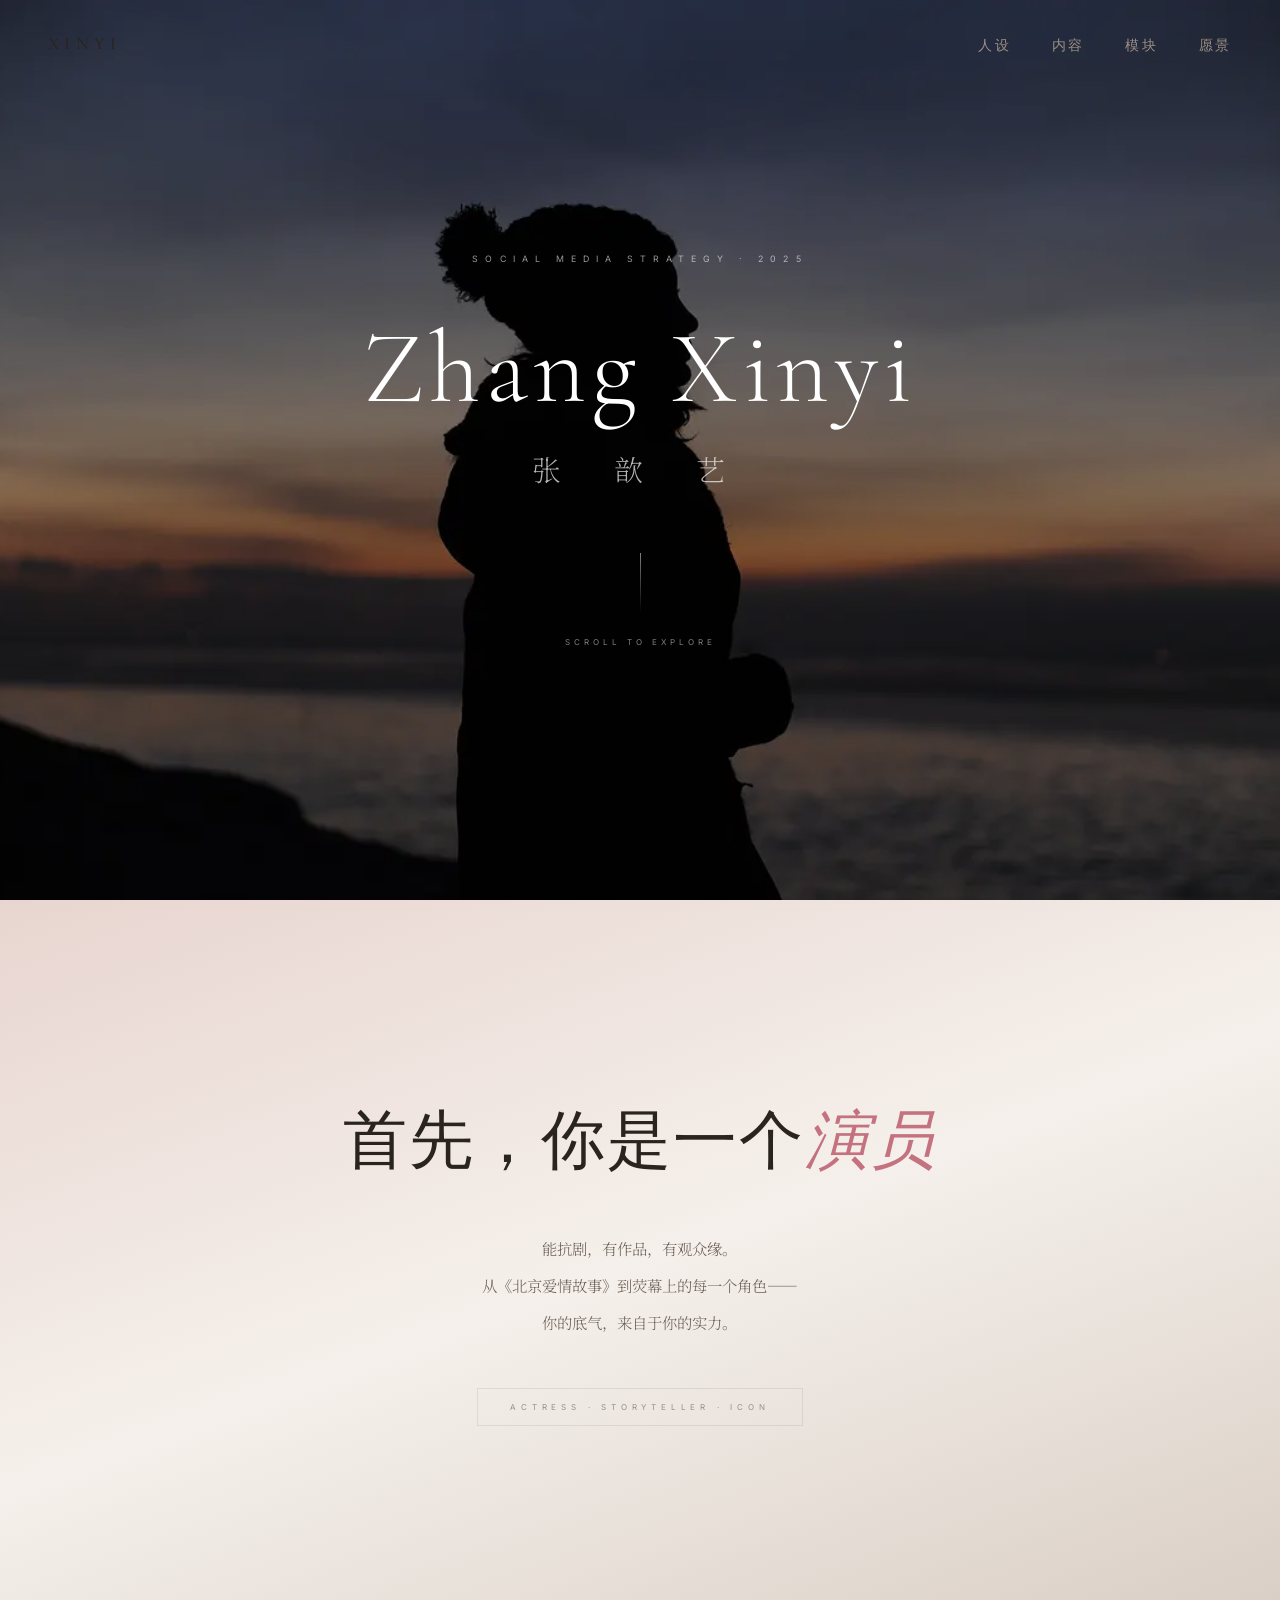
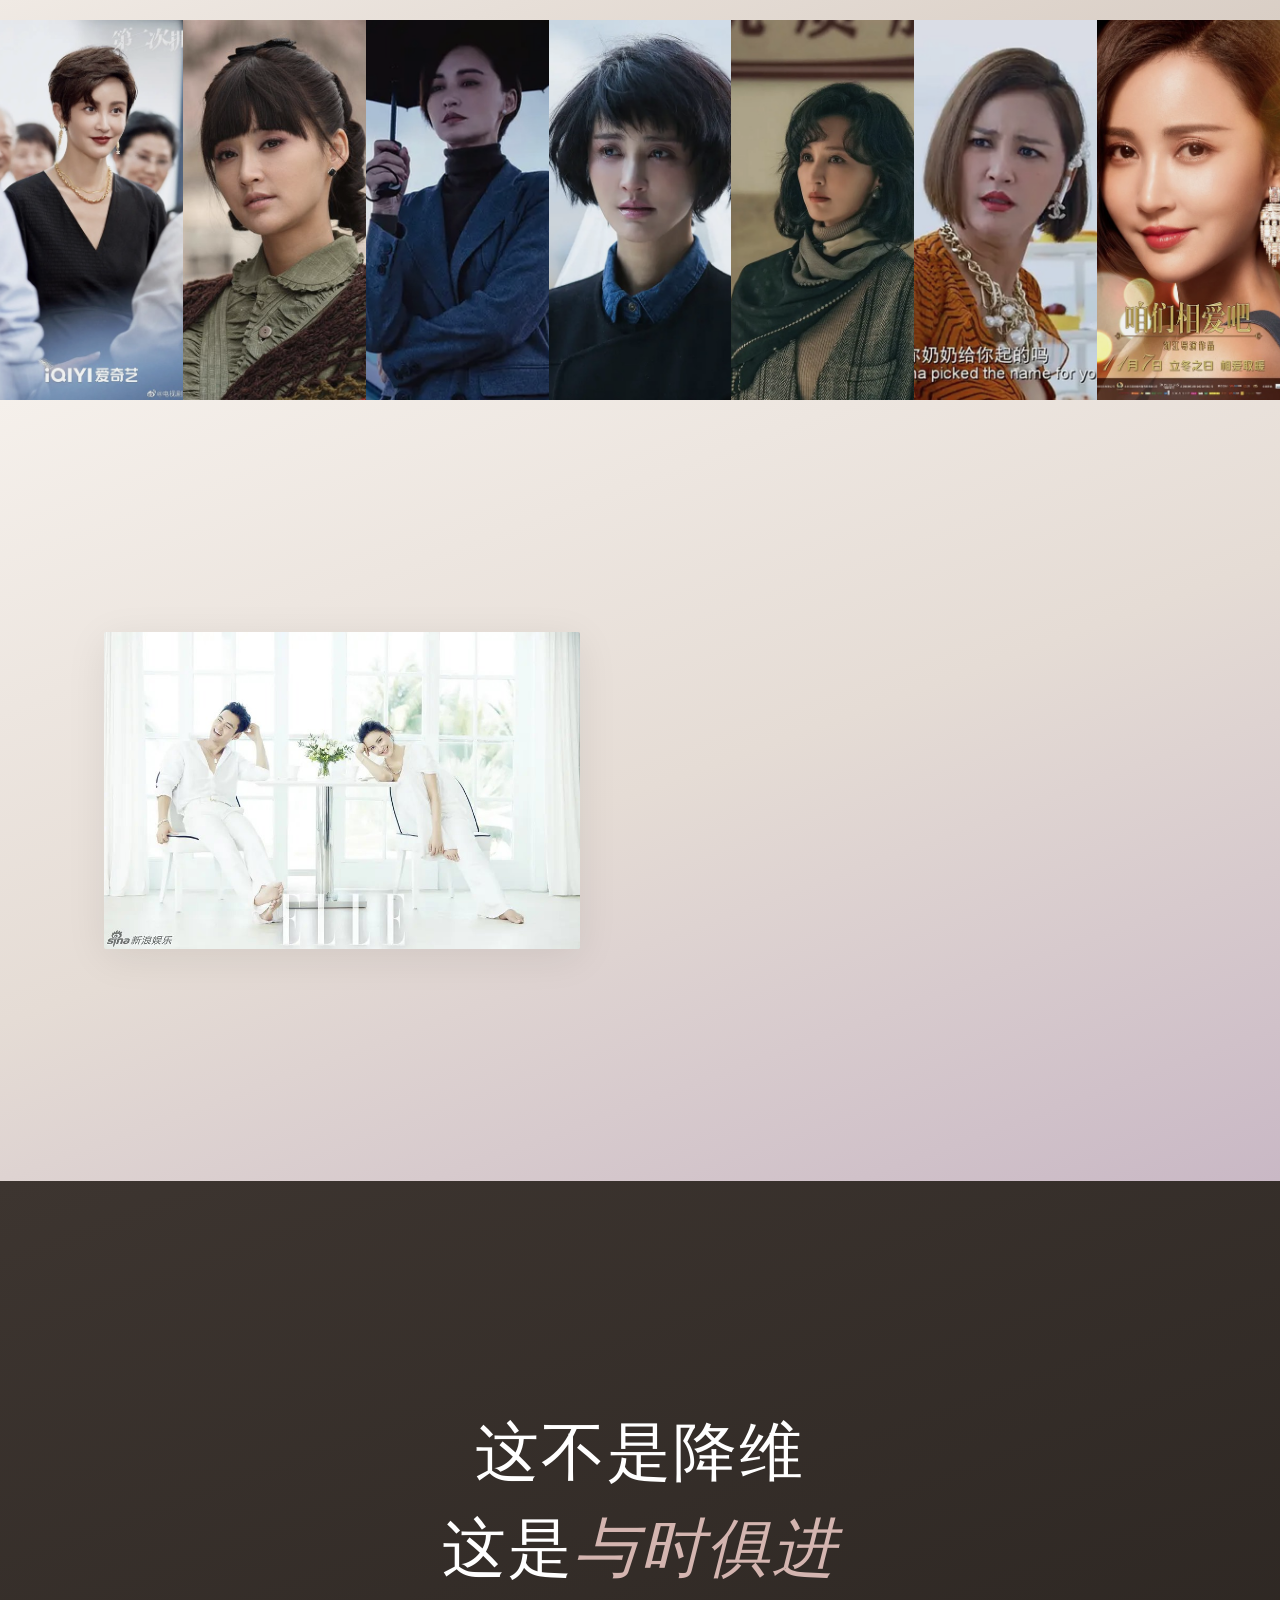
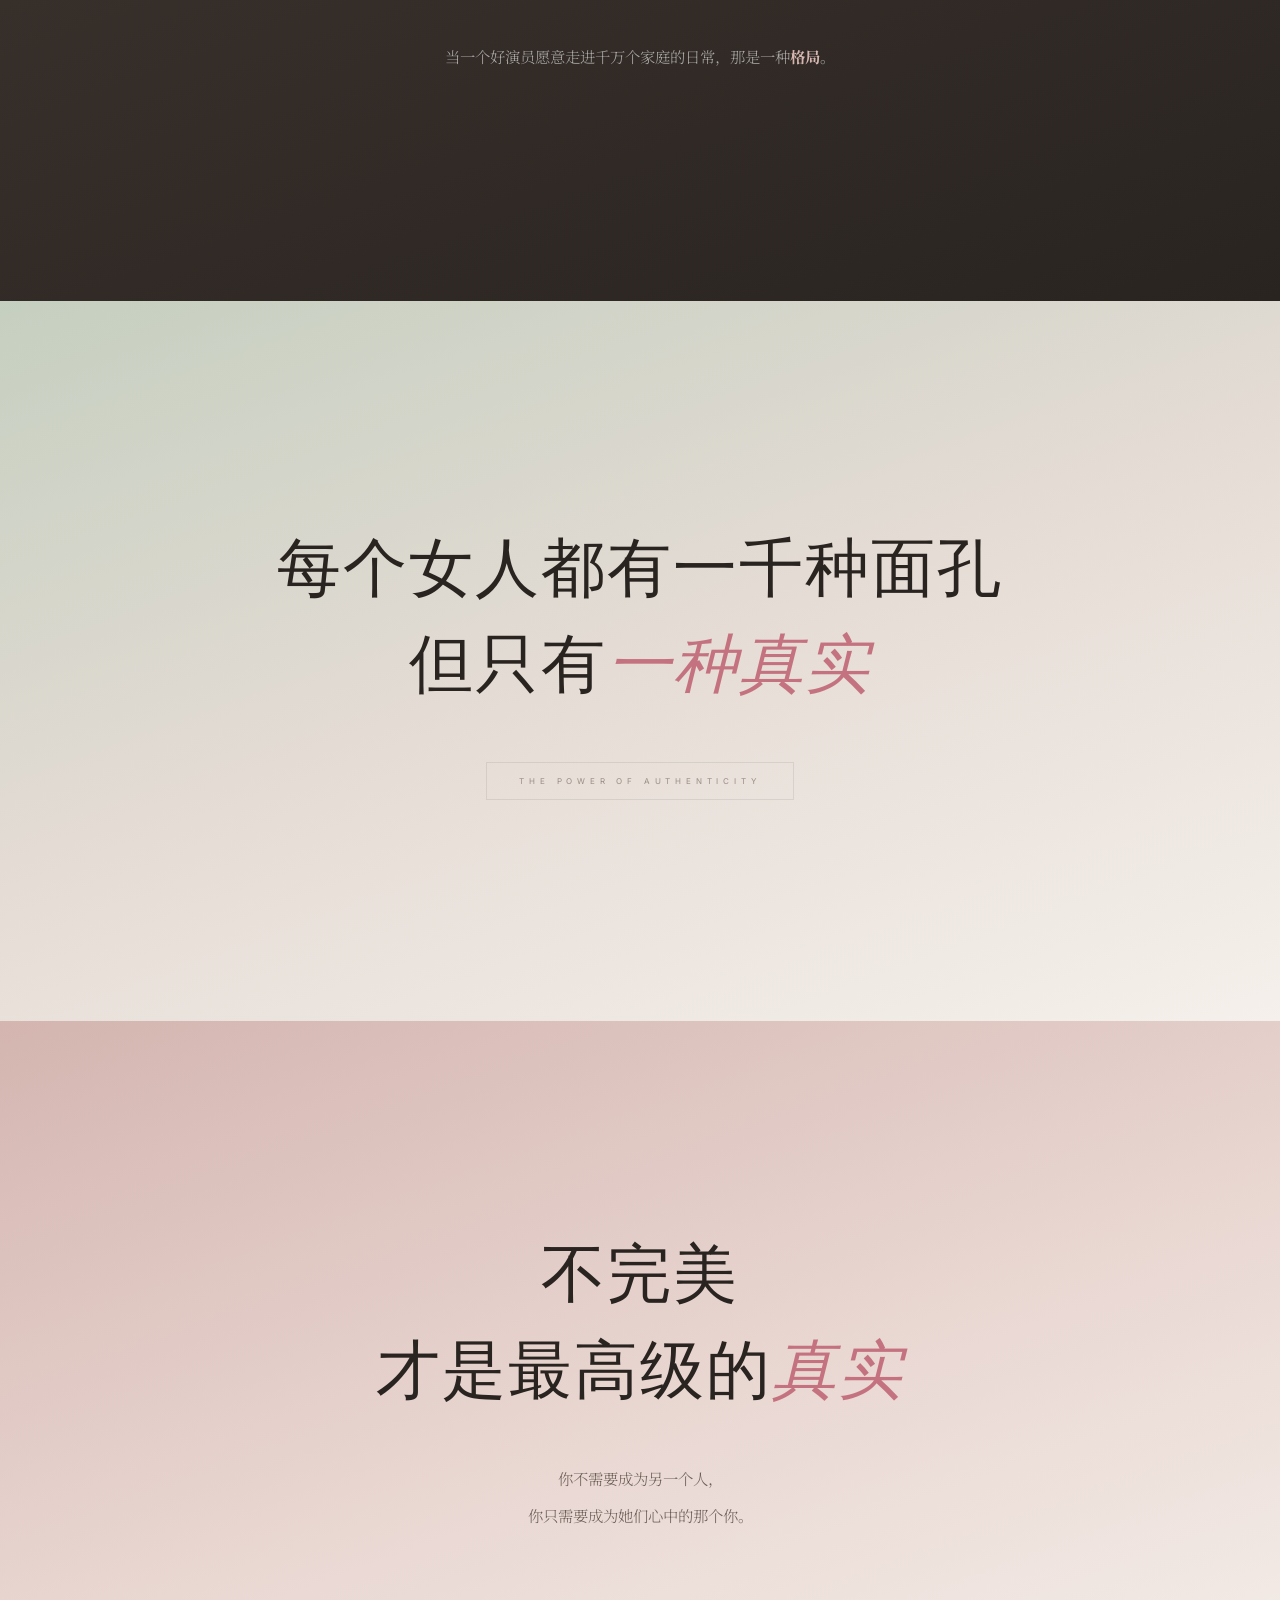
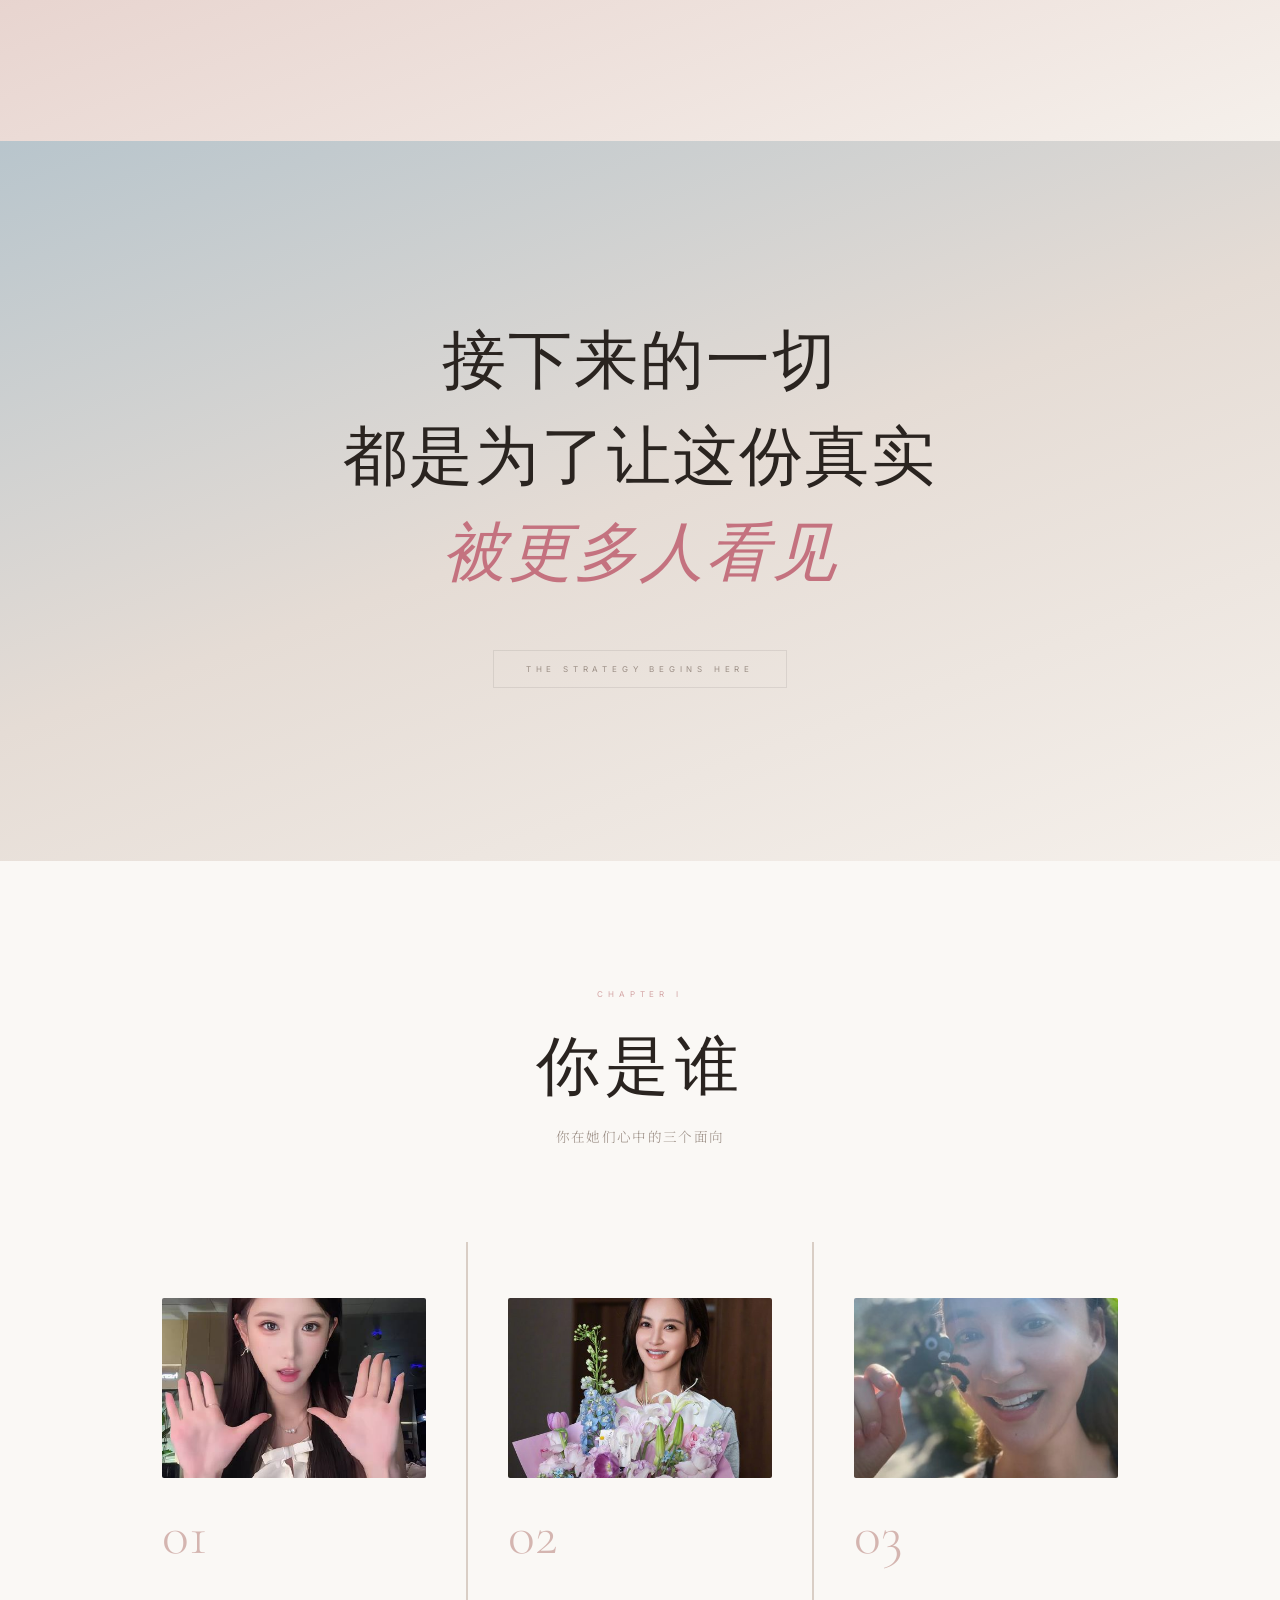
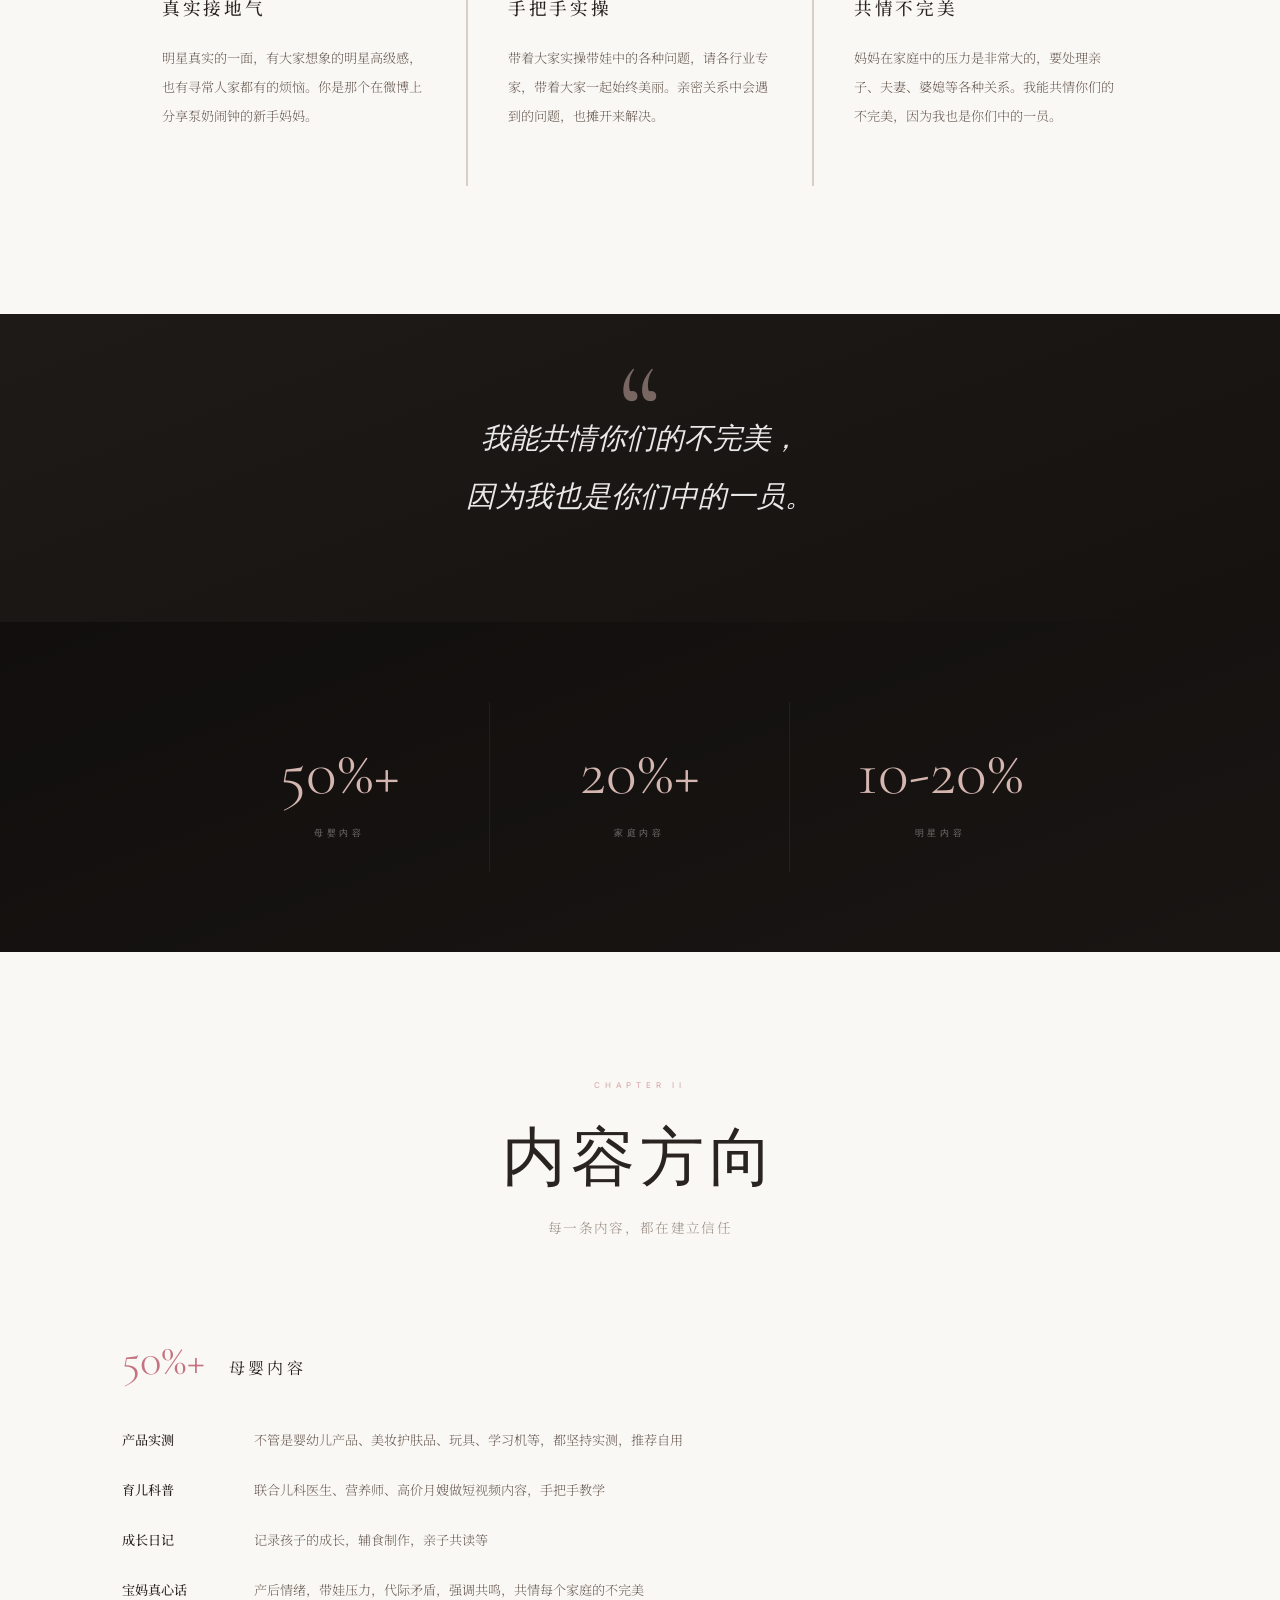
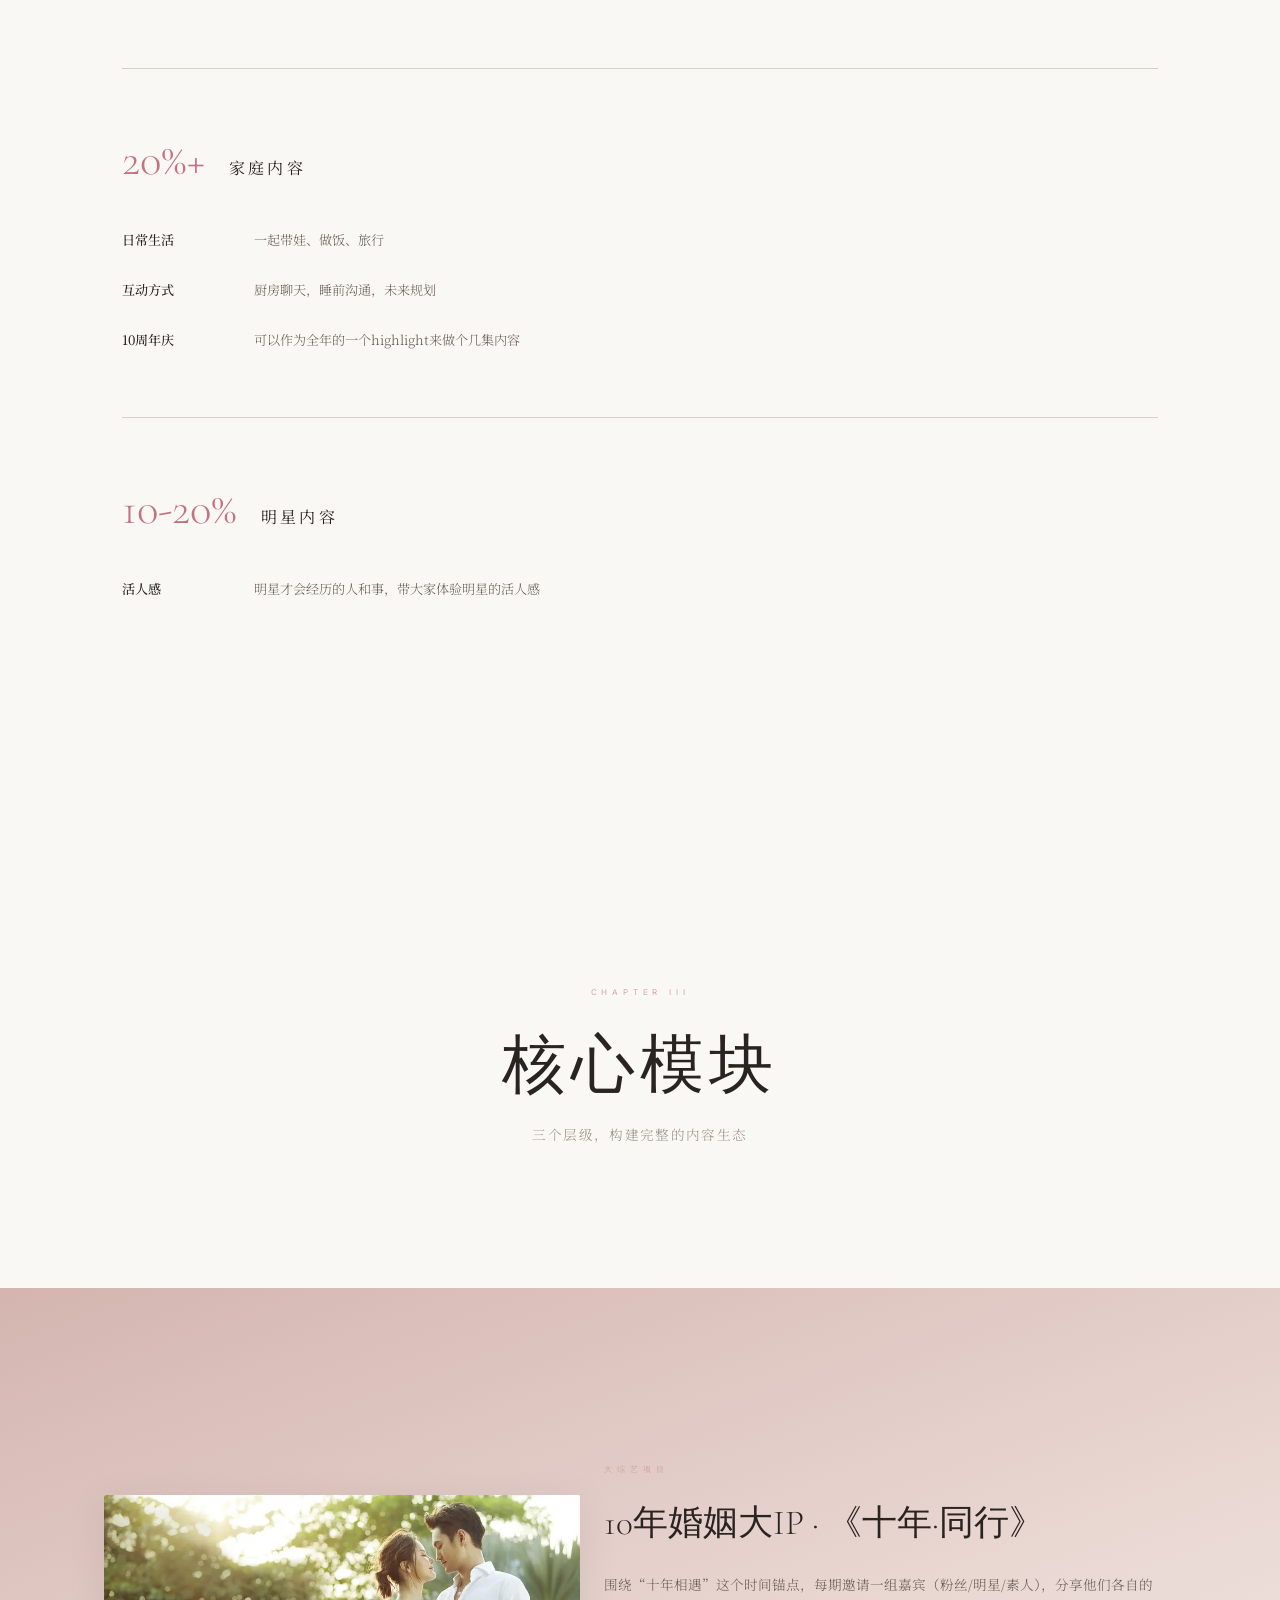
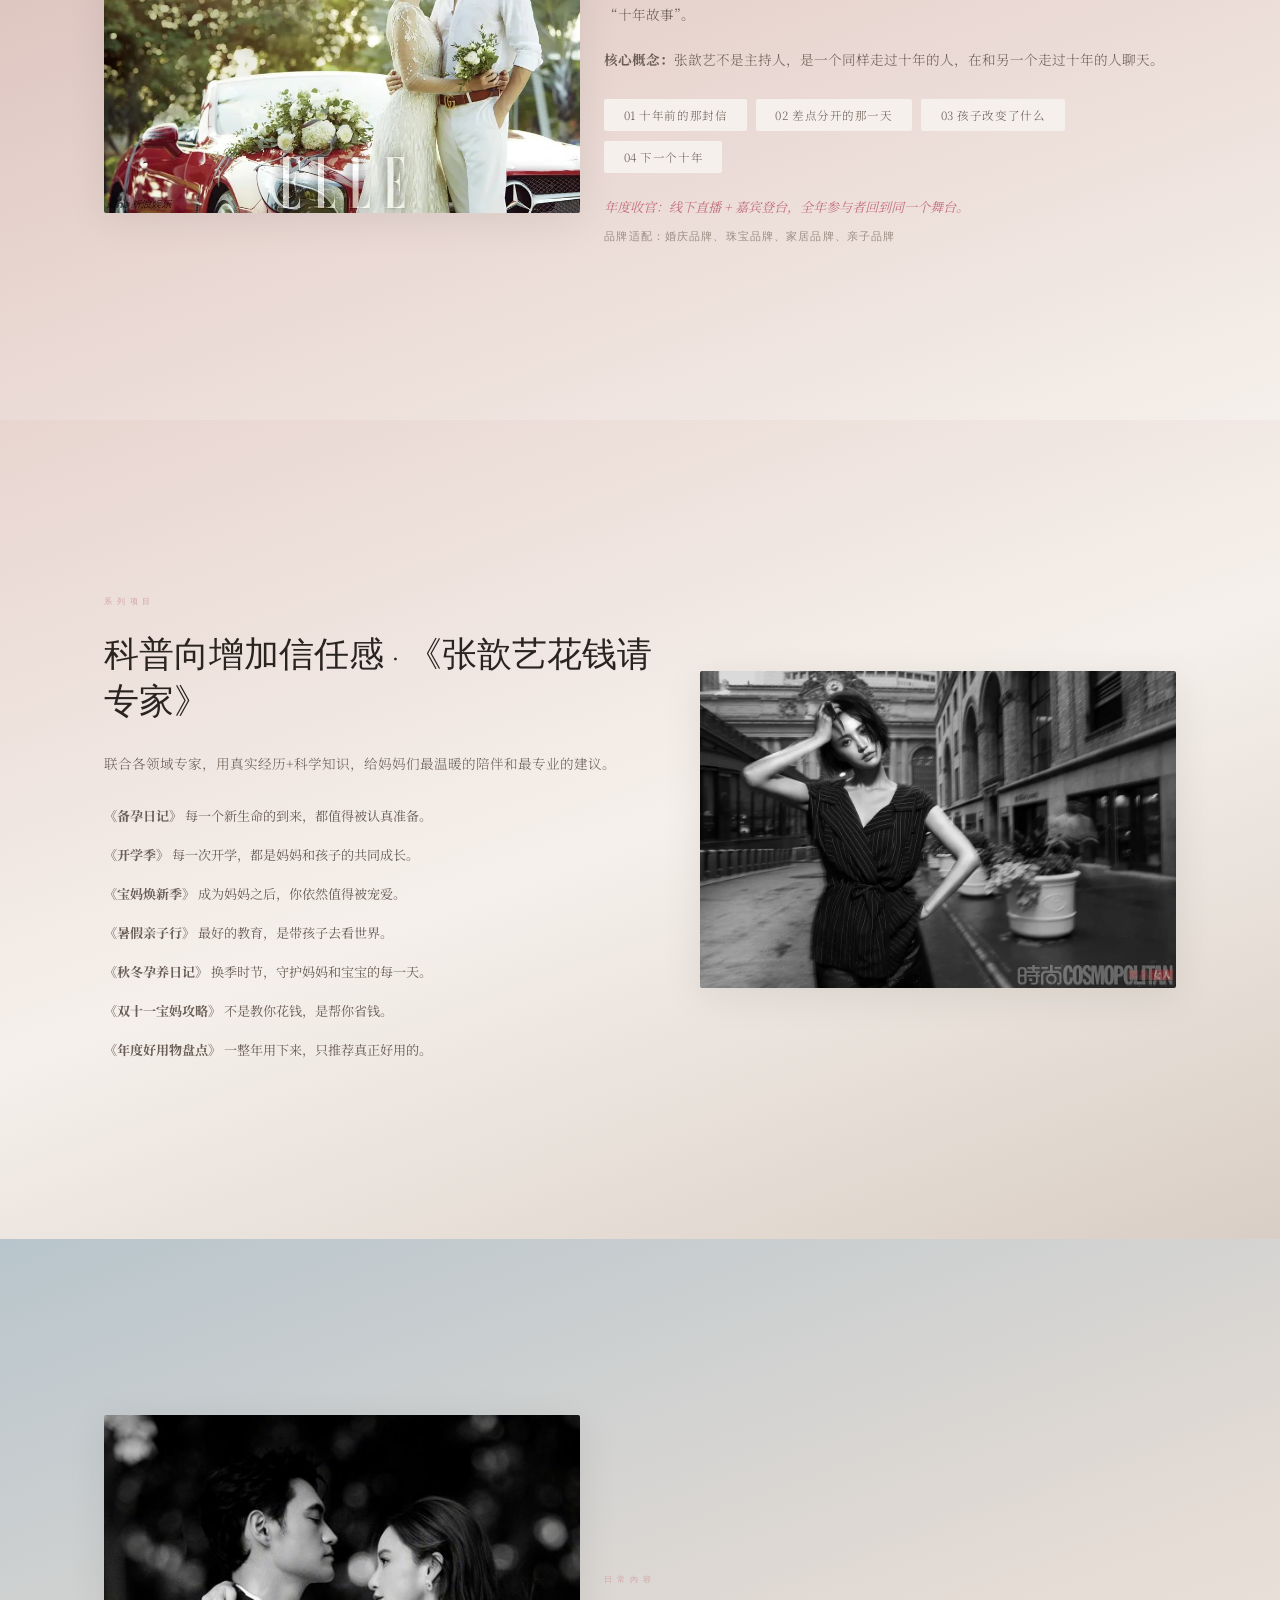
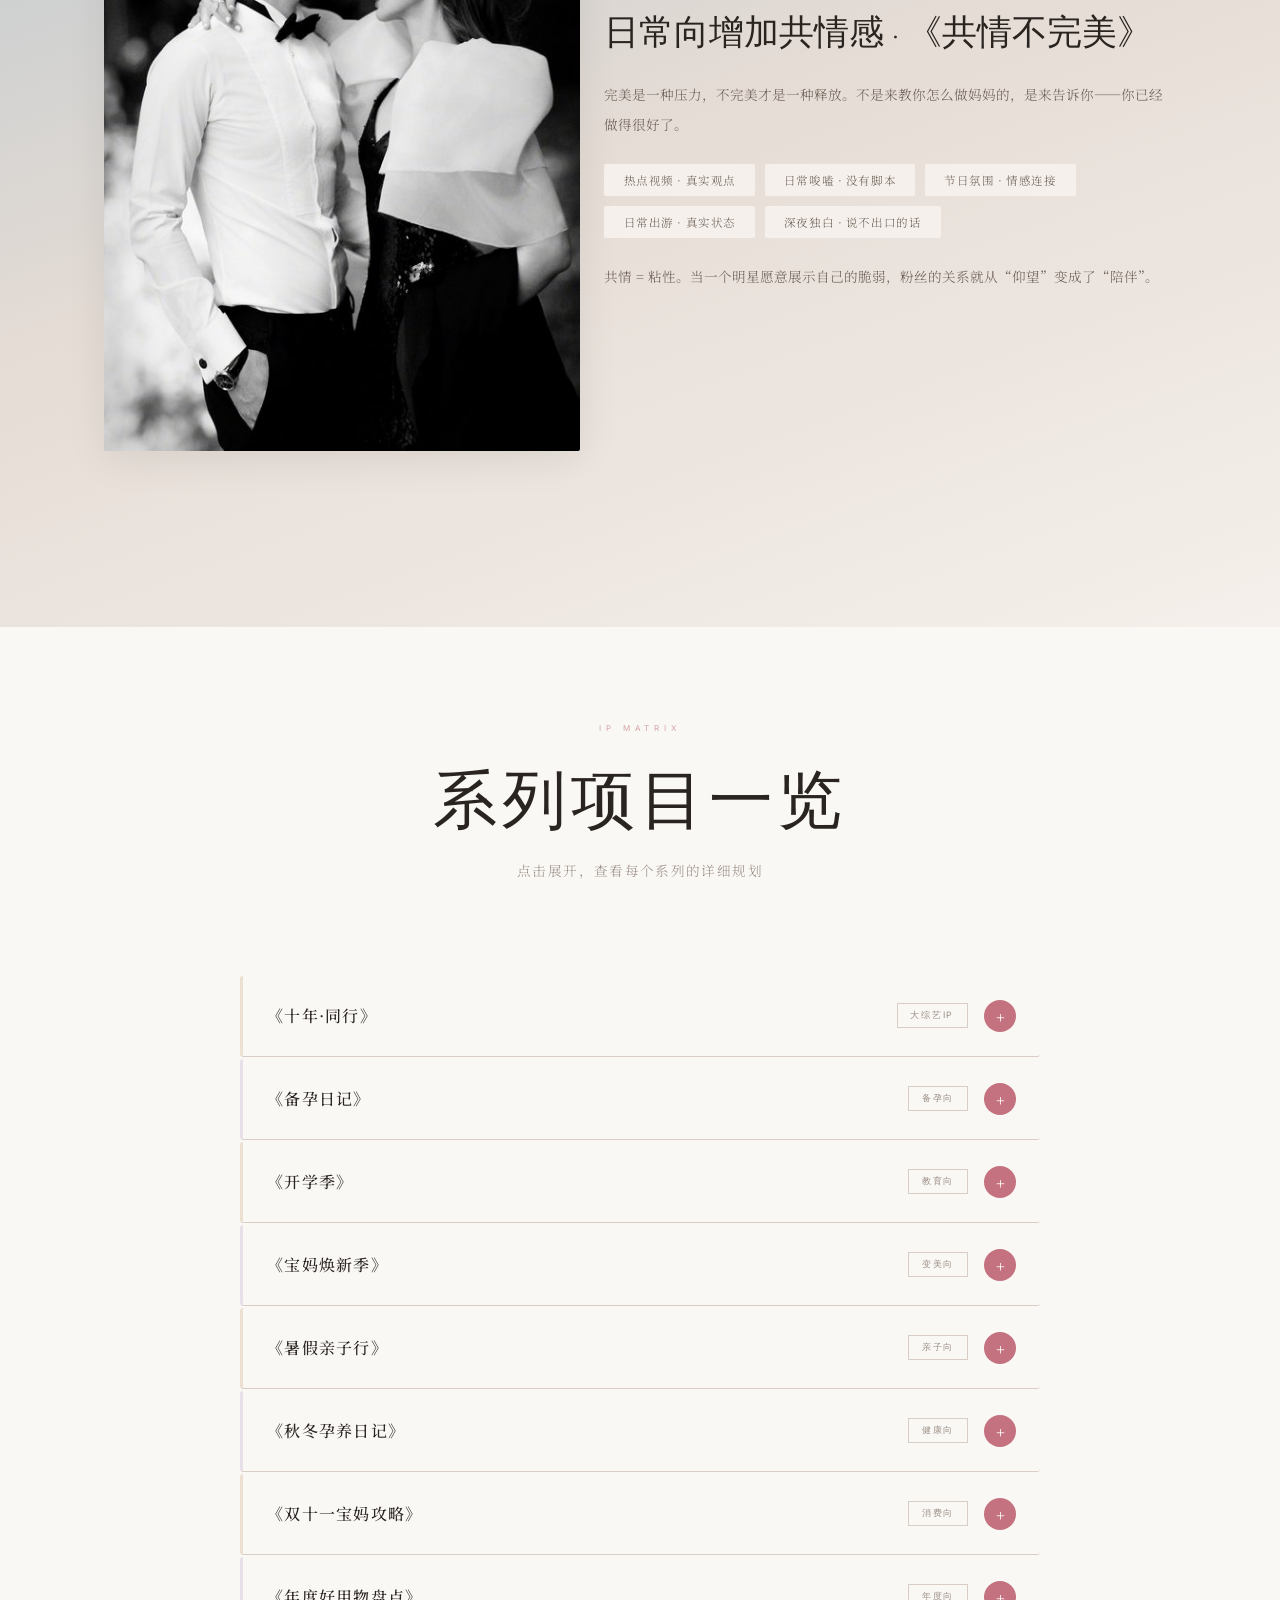
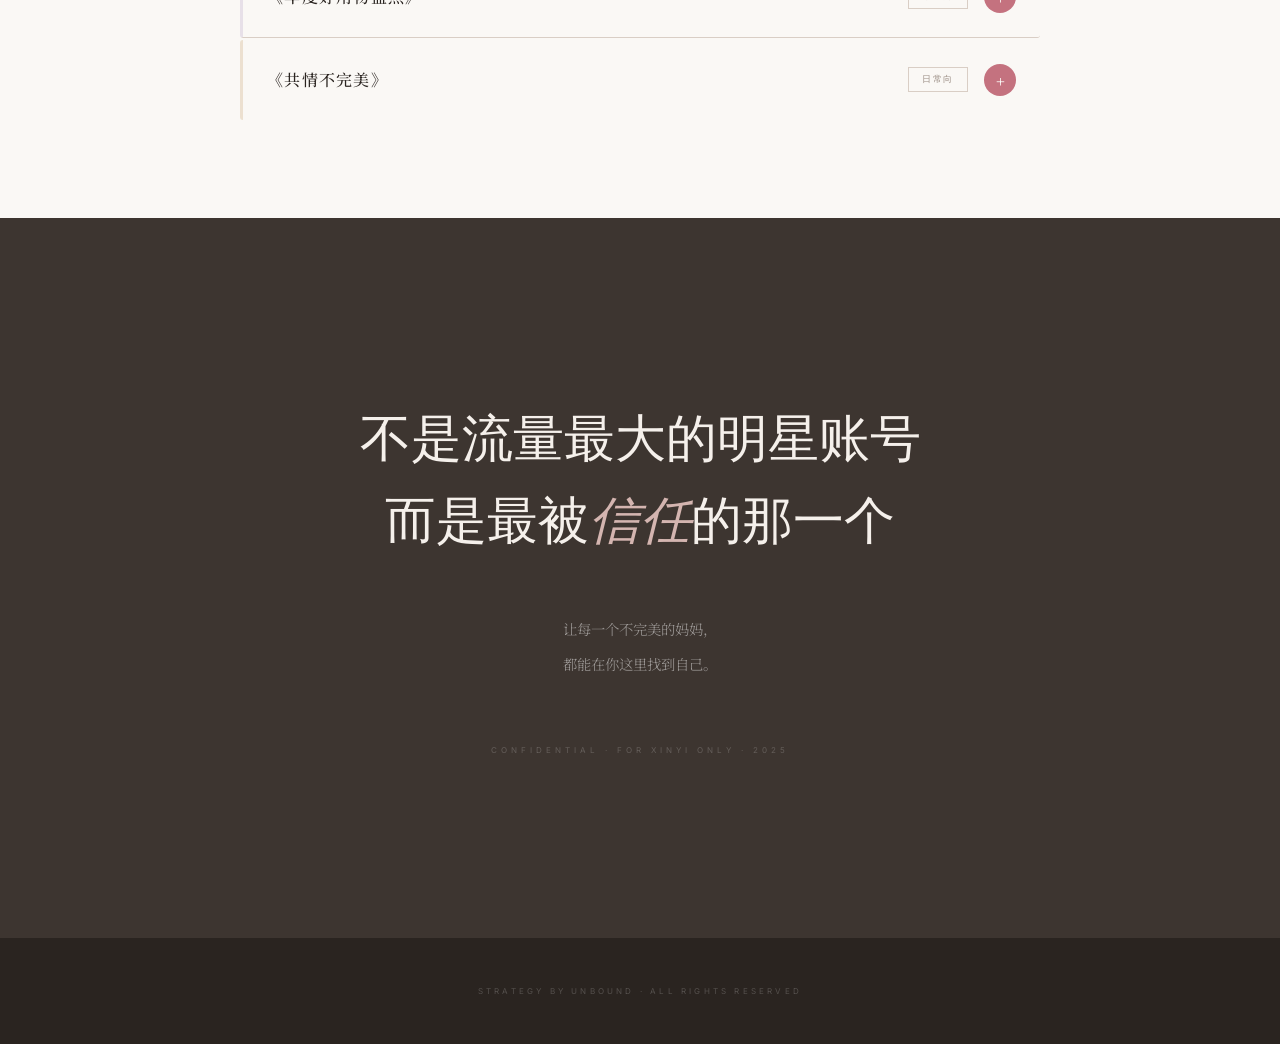
==== commit 8f83fef8: "去掉单图page，概念section纯文字+渐变背景，人设三栏加配图，换掉模糊休闲照" ====
--- a/index.html
+++ b/index.html
@@ -978,42 +978,28 @@
 </section>
 <!-- CONCEPT: 不是降维 -->
 <section class="concept concept-grad-3">
-    <div class="editorial-magazine layout-right" data-reveal>
-        <div class="concept-inner" style="text-align:left;">
-            <p class="concept-big" style="color:#fff;">这不是降维<br>这是<em>与时俱进</em></p>
-            <p class="concept-sub" style="color:rgba(255,255,255,0.6);">当一个好演员愿意走进千万个家庭的日常，那是一种<strong style="color: var(--morandi-pink);">格局</strong>。</p>
-        </div>
-        <img src="images/cosmo_station.jpg" alt="" class="img-large">
+    <div class="concept-inner" data-reveal>
+        <p class="concept-big" style="color:#fff;">这不是降维<br>这是<em>与时俱进</em></p>
+        <p class="concept-sub" style="color:rgba(255,255,255,0.6);">当一个好演员愿意走进千万个家庭的日常，那是一种<strong style="color: var(--morandi-pink);">格局</strong>。</p>
     </div>
 </section>
-<!-- CONCEPT: 真实 -->
+<!-- CONCEPT: 真实 + 不完美 + 过渡 -->
 <section class="concept concept-grad-4">
-    <div class="editorial-magazine layout-left" data-reveal>
-        <img src="images/cosmo_street.jpg" alt="" class="img-large">
-        <div class="concept-inner" style="text-align:left;">
-            <p class="concept-big">每个女人都有一千种面孔<br>但只有<em>一种真实</em></p>
-            <p class="concept-tag">The Power of Authenticity</p>
-        </div>
+    <div class="concept-inner" data-reveal>
+        <p class="concept-big">每个女人都有一千种面孔<br>但只有<em>一种真实</em></p>
+        <p class="concept-tag">The Power of Authenticity</p>
     </div>
 </section>
-<!-- CONCEPT: 不完美 -->
 <section class="concept concept-grad-5">
-    <div class="editorial-magazine layout-right" data-reveal>
-        <div class="concept-inner" style="text-align:left;">
-            <p class="concept-big">不完美<br>才是最高级的<em>真实</em></p>
-            <p class="concept-sub">你不需要成为另一个人，<br>你只需要成为她们心中的那个你。</p>
-        </div>
-        <img src="images/elle_wedding.jpg" alt="" class="img-large">
+    <div class="concept-inner" data-reveal>
+        <p class="concept-big">不完美<br>才是最高级的<em>真实</em></p>
+        <p class="concept-sub">你不需要成为另一个人，<br>你只需要成为她们心中的那个你。</p>
     </div>
 </section>
-<!-- CONCEPT: 过渡 -->
 <section class="concept concept-grad-6">
-    <div class="editorial-magazine layout-left" data-reveal>
-        <img src="images/sunshine_smile.jpg" alt="" class="img-small" style="border-radius:50%;">
-        <div class="concept-inner" style="text-align:left;">
-            <p class="concept-big">接下来的一切<br>都是为了让这份真实<br><em>被更多人看见</em></p>
-            <p class="concept-tag">The Strategy Begins Here</p>
-        </div>
+    <div class="concept-inner" data-reveal>
+        <p class="concept-big">接下来的一切<br>都是为了让这份真实<br><em>被更多人看见</em></p>
+        <p class="concept-tag">The Strategy Begins Here</p>
     </div>
 </section>
 <!-- CHAPTER I: 人设 -->
@@ -1025,16 +1011,19 @@
     </div>
     <div class="persona-grid" data-reveal>
         <div class="persona-card">
+            <img src="images/selfie1.jpg" alt="" style="width:100%; height:180px; object-fit:cover; border-radius:2px; margin-bottom:1.5rem;">
             <div class="persona-num">01</div>
             <div class="persona-name">真实接地气</div>
             <div class="persona-desc">明星真实的一面，有大家想象的明星高级感，也有寻常人家都有的烦恼。你是那个在微博上分享泵奶闹钟的新手妈妈。</div>
         </div>
         <div class="persona-card">
+            <img src="images/weibo_flowers_web.jpg" alt="" style="width:100%; height:180px; object-fit:cover; border-radius:2px; margin-bottom:1.5rem;">
             <div class="persona-num">02</div>
             <div class="persona-name">手把手实操</div>
             <div class="persona-desc">带着大家实操带娃中的各种问题，请各行业专家，带着大家一起始终美丽。亲密关系中会遇到的问题，也摊开来解决。</div>
         </div>
         <div class="persona-card">
+            <img src="images/sunshine_smile.jpg" alt="" style="width:100%; height:180px; object-fit:cover; border-radius:2px; margin-bottom:1.5rem;">
             <div class="persona-num">03</div>
             <div class="persona-name">共情不完美</div>
             <div class="persona-desc">妈妈在家庭中的压力是非常大的，要处理亲子、夫妻、婆媳等各种关系。我能共情你们的不完美，因为我也是你们中的一员。</div>
@@ -1150,7 +1139,7 @@
                     <p style="font-size:0.82rem; line-height:2; color:var(--text-secondary);"><strong>《年度好用物盘点》</strong> 一整年用下来，只推荐真正好用的。</p>
                 </div>
             </div>
-            <img src="images/casual_bench_web.jpg" alt="" class="img-large">
+            <img src="images/cosmo_street.jpg" alt="" class="img-large">
         </div>
     </div>
     <!-- MODULE 3: 日常内容 -->
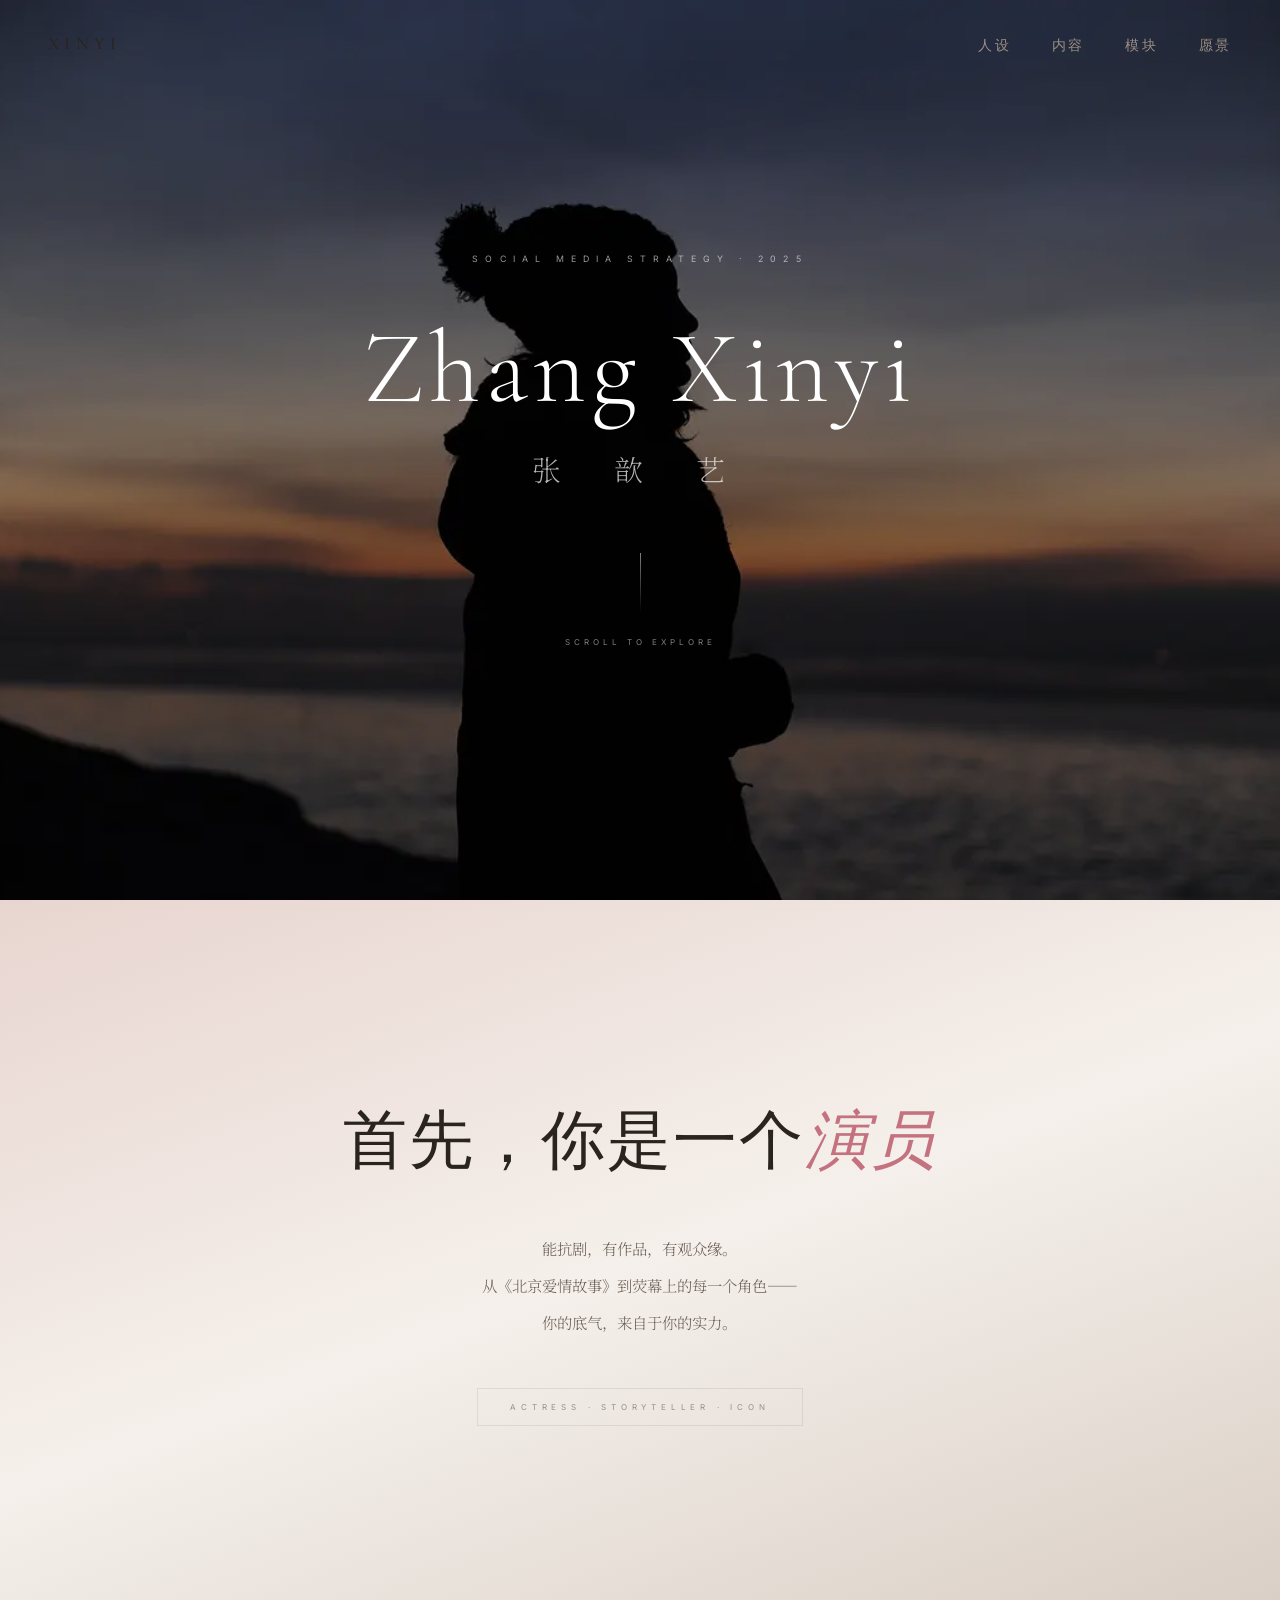
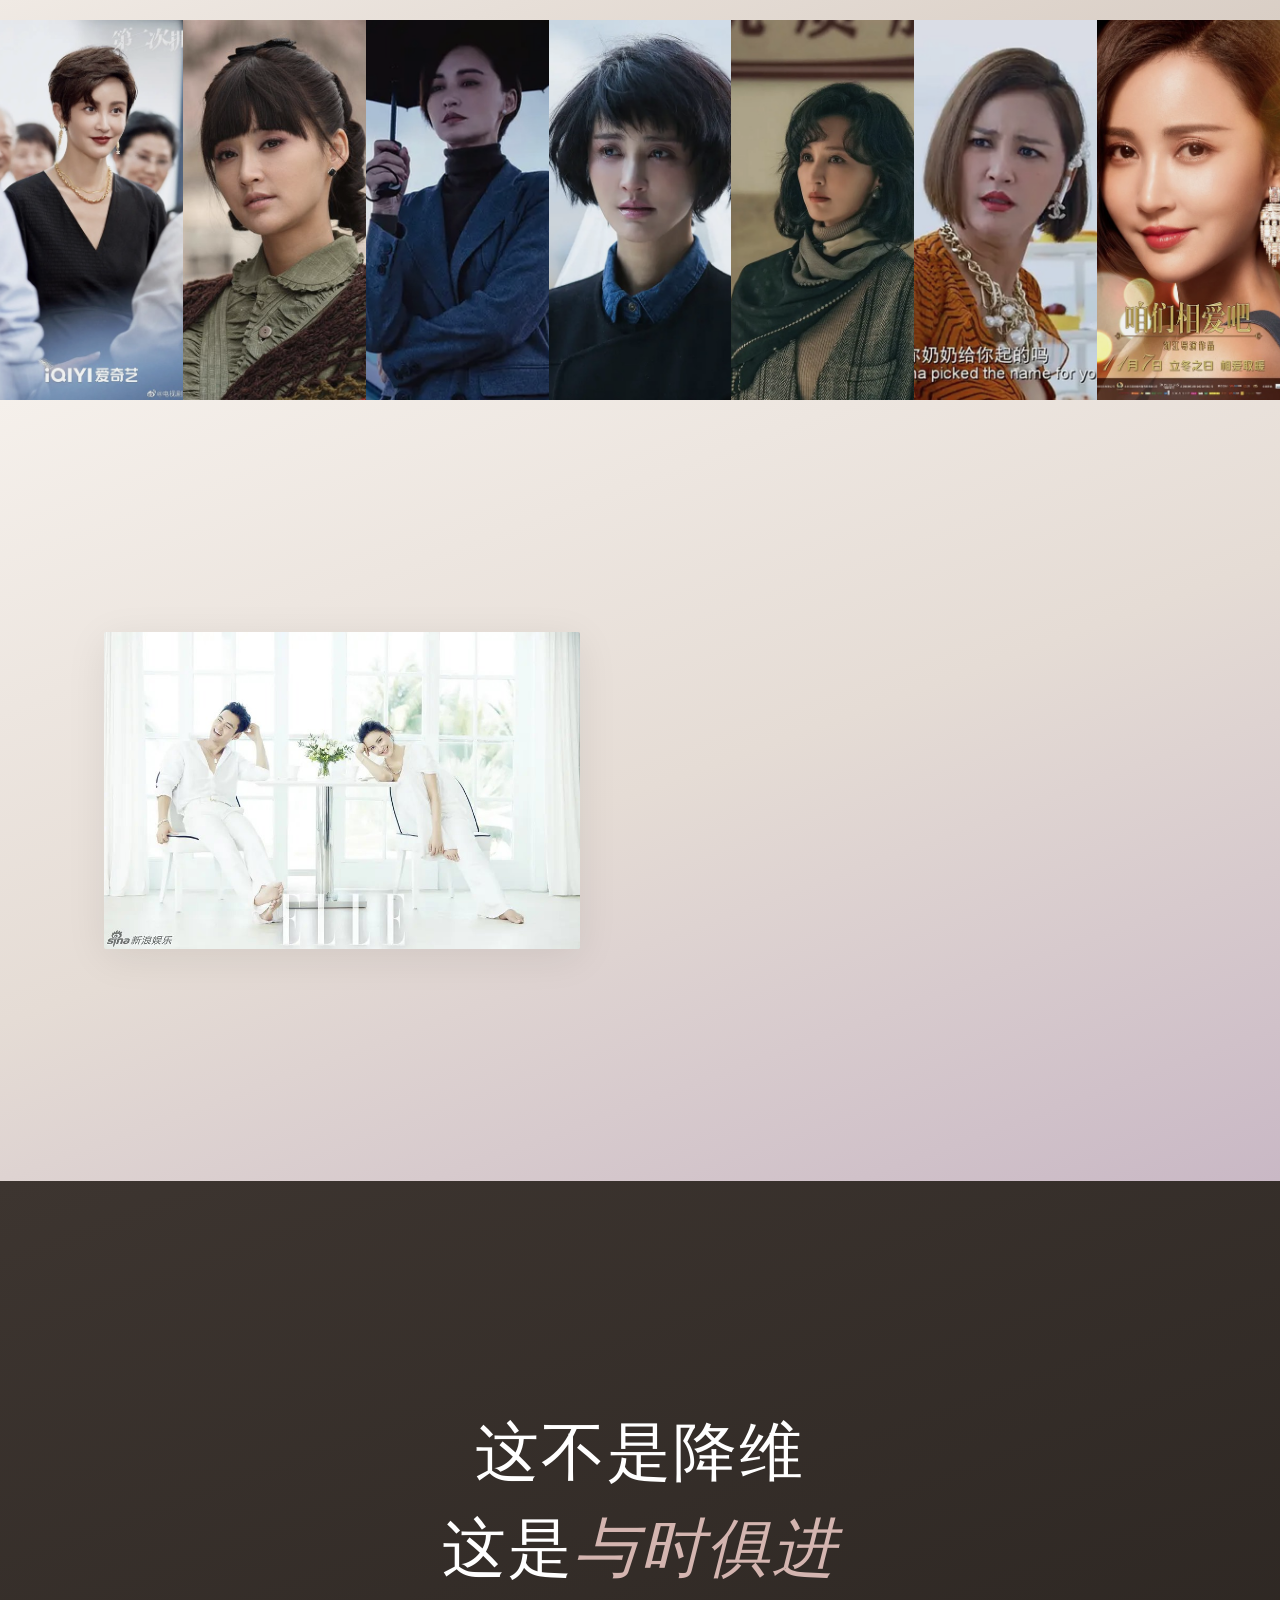
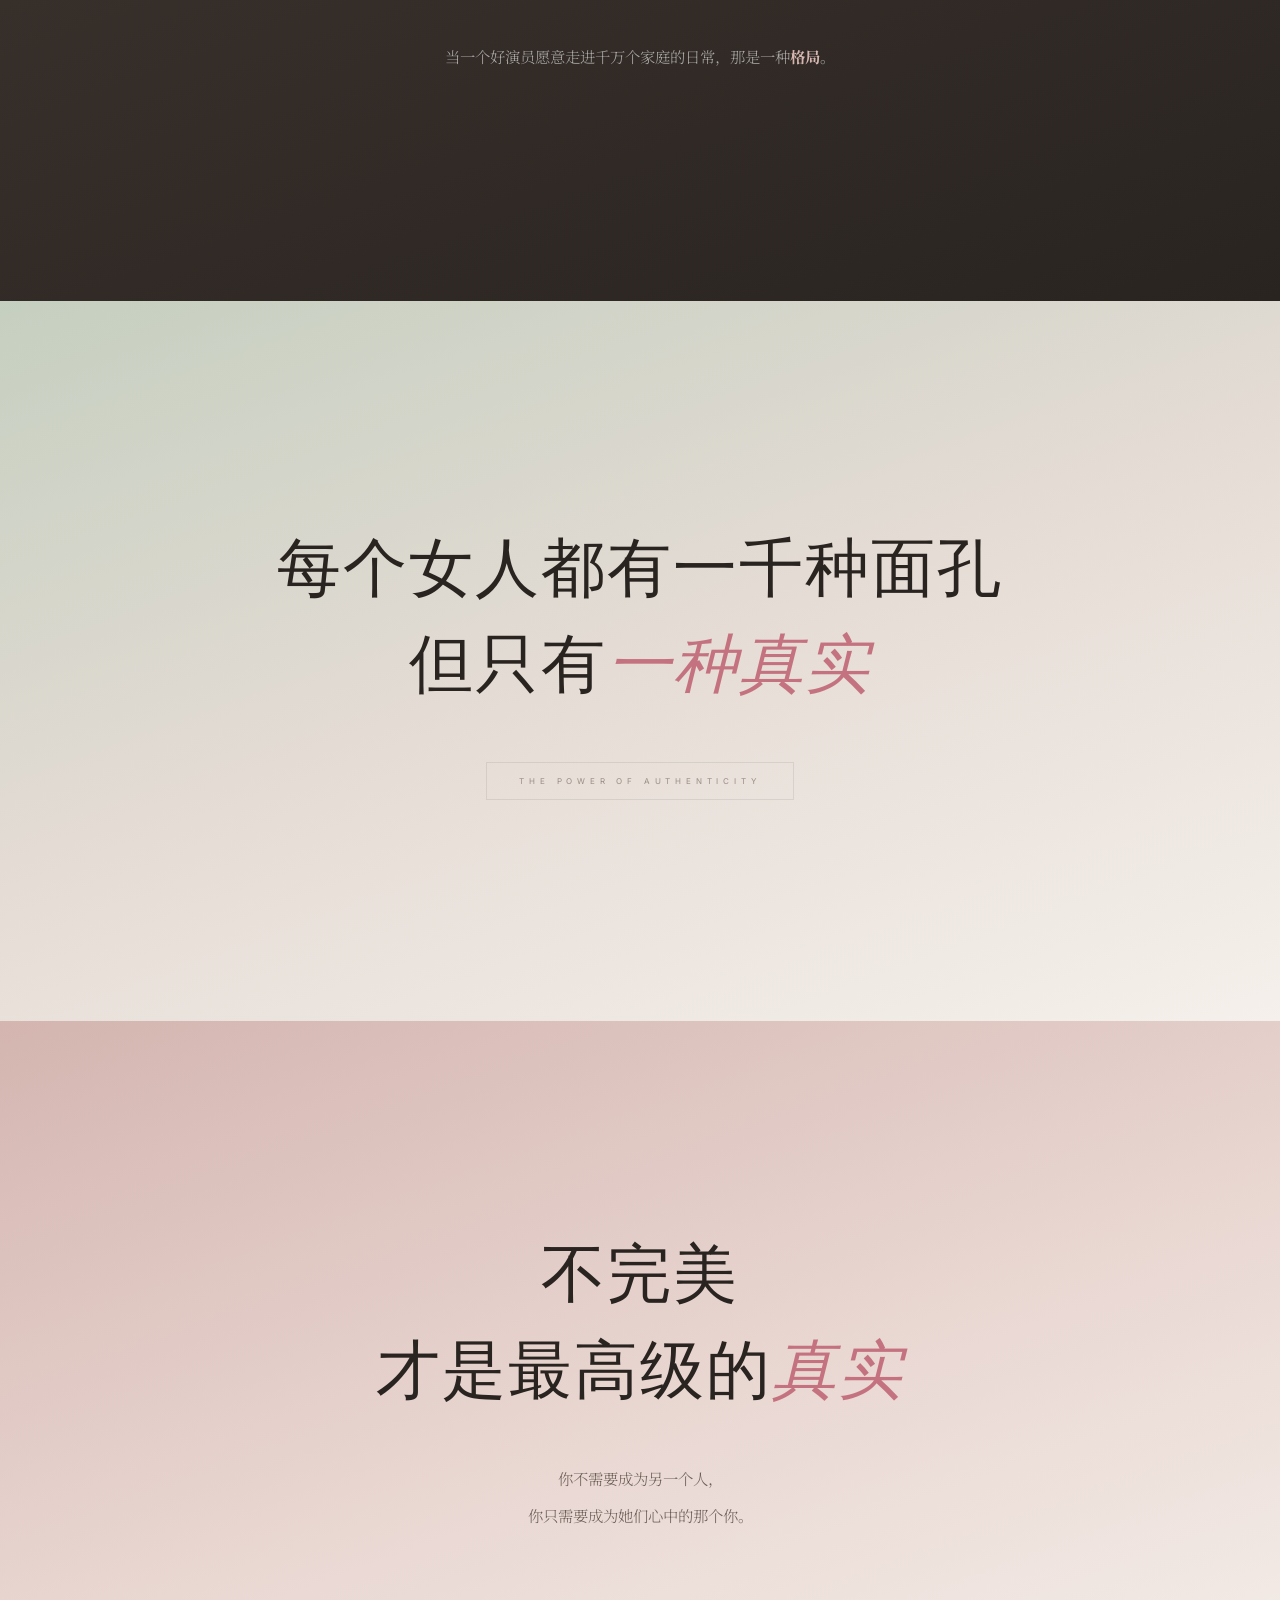
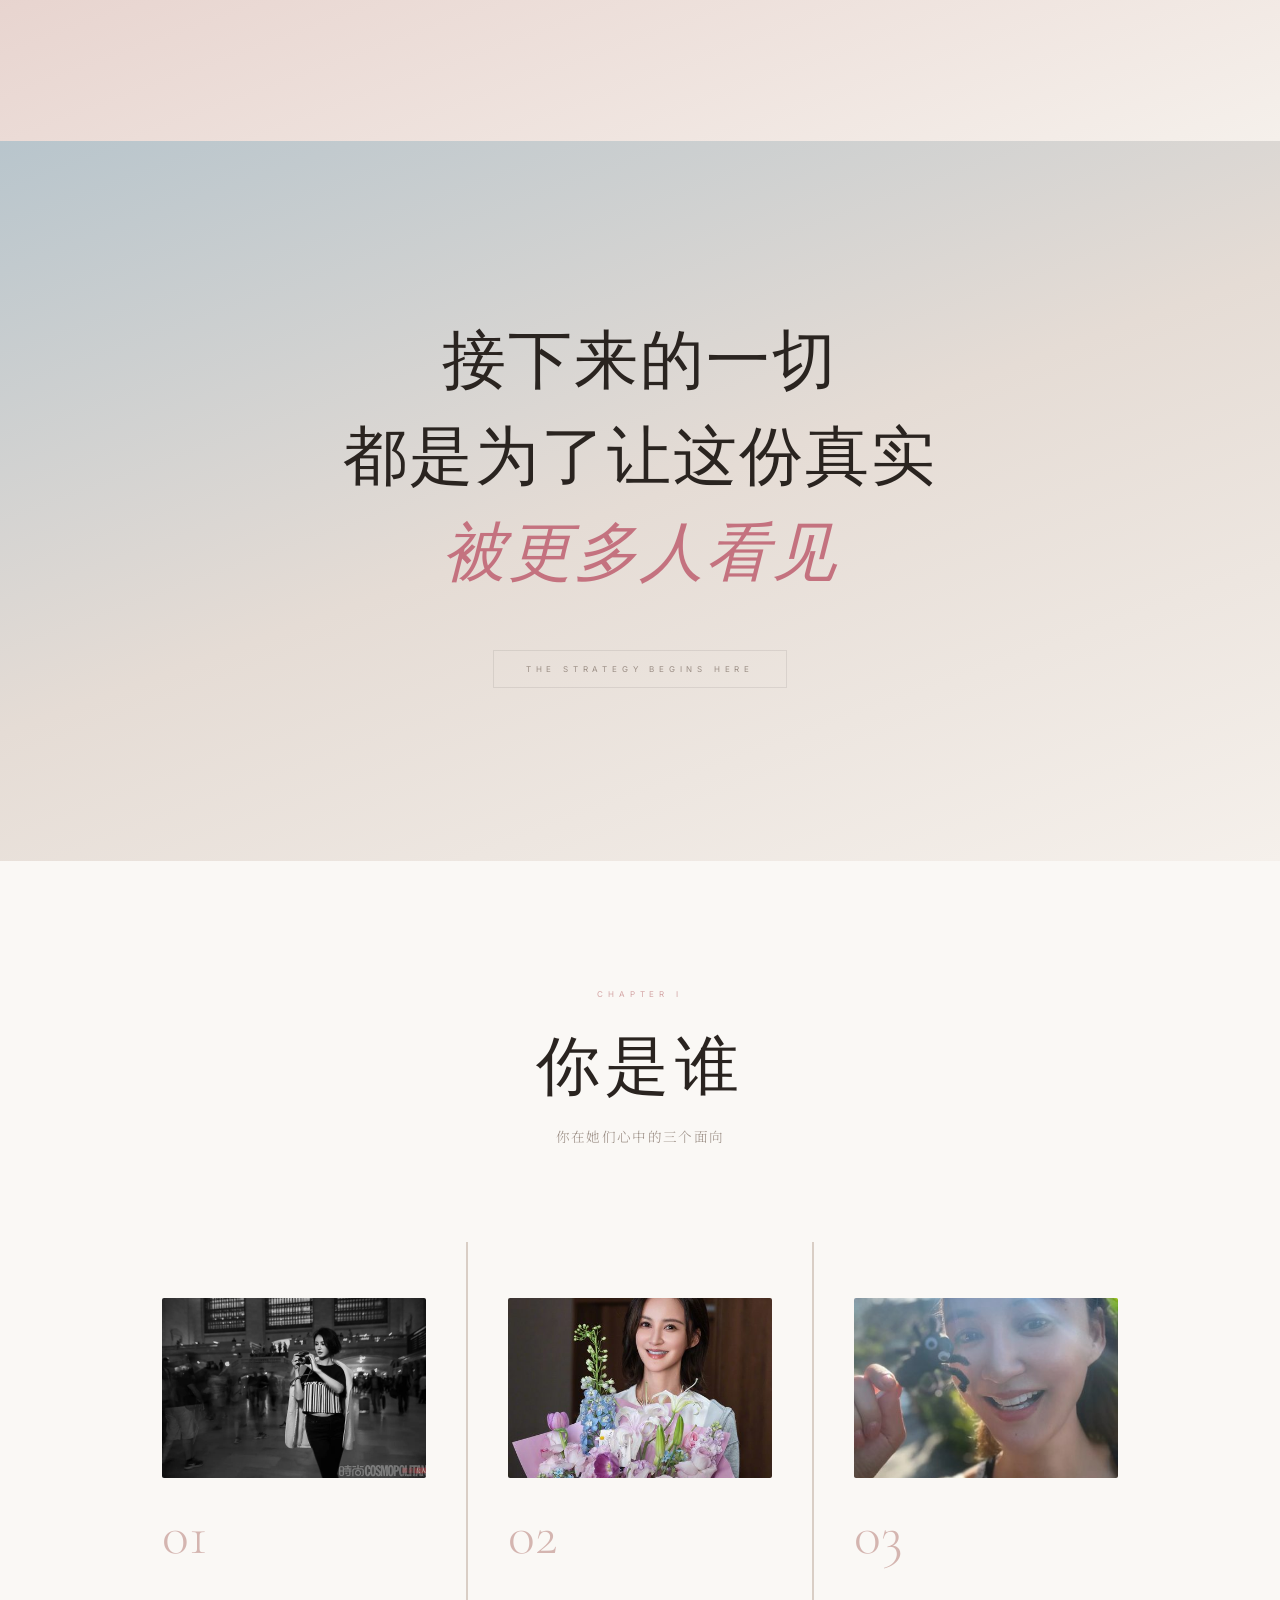
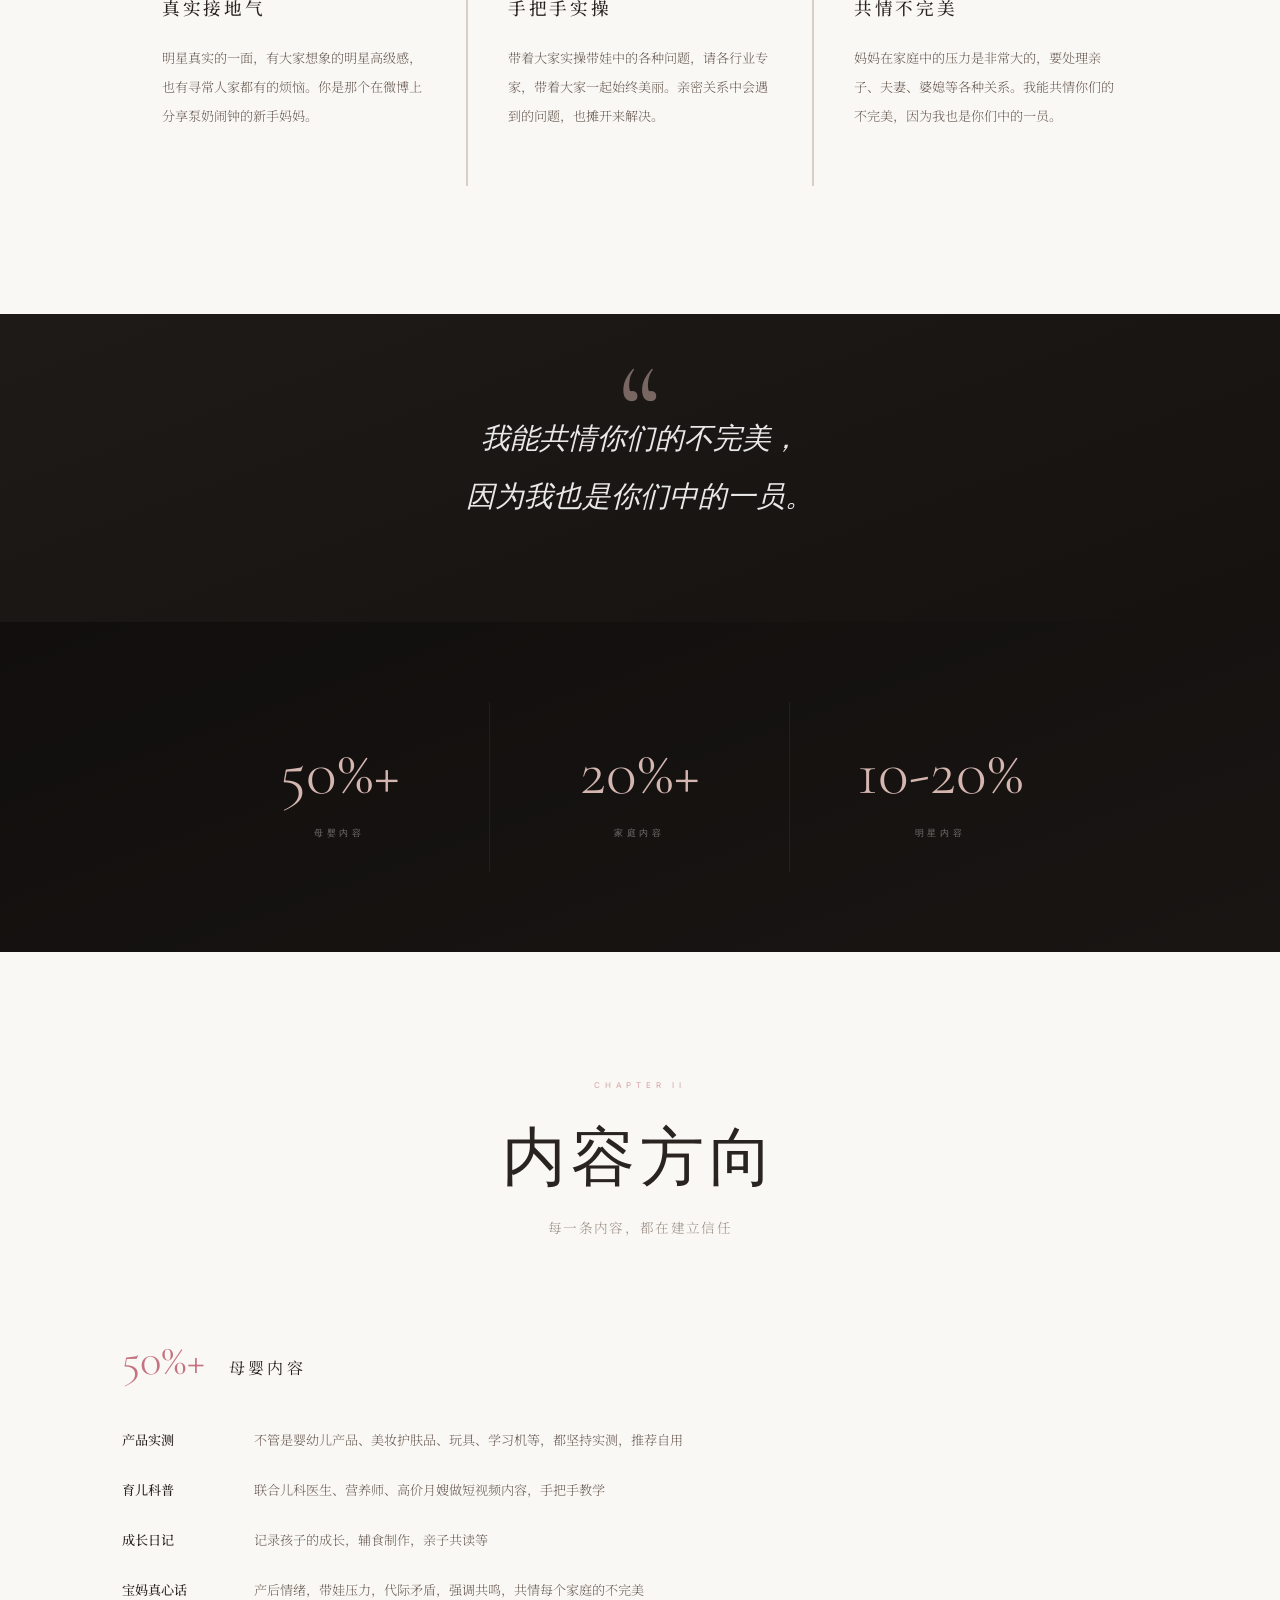
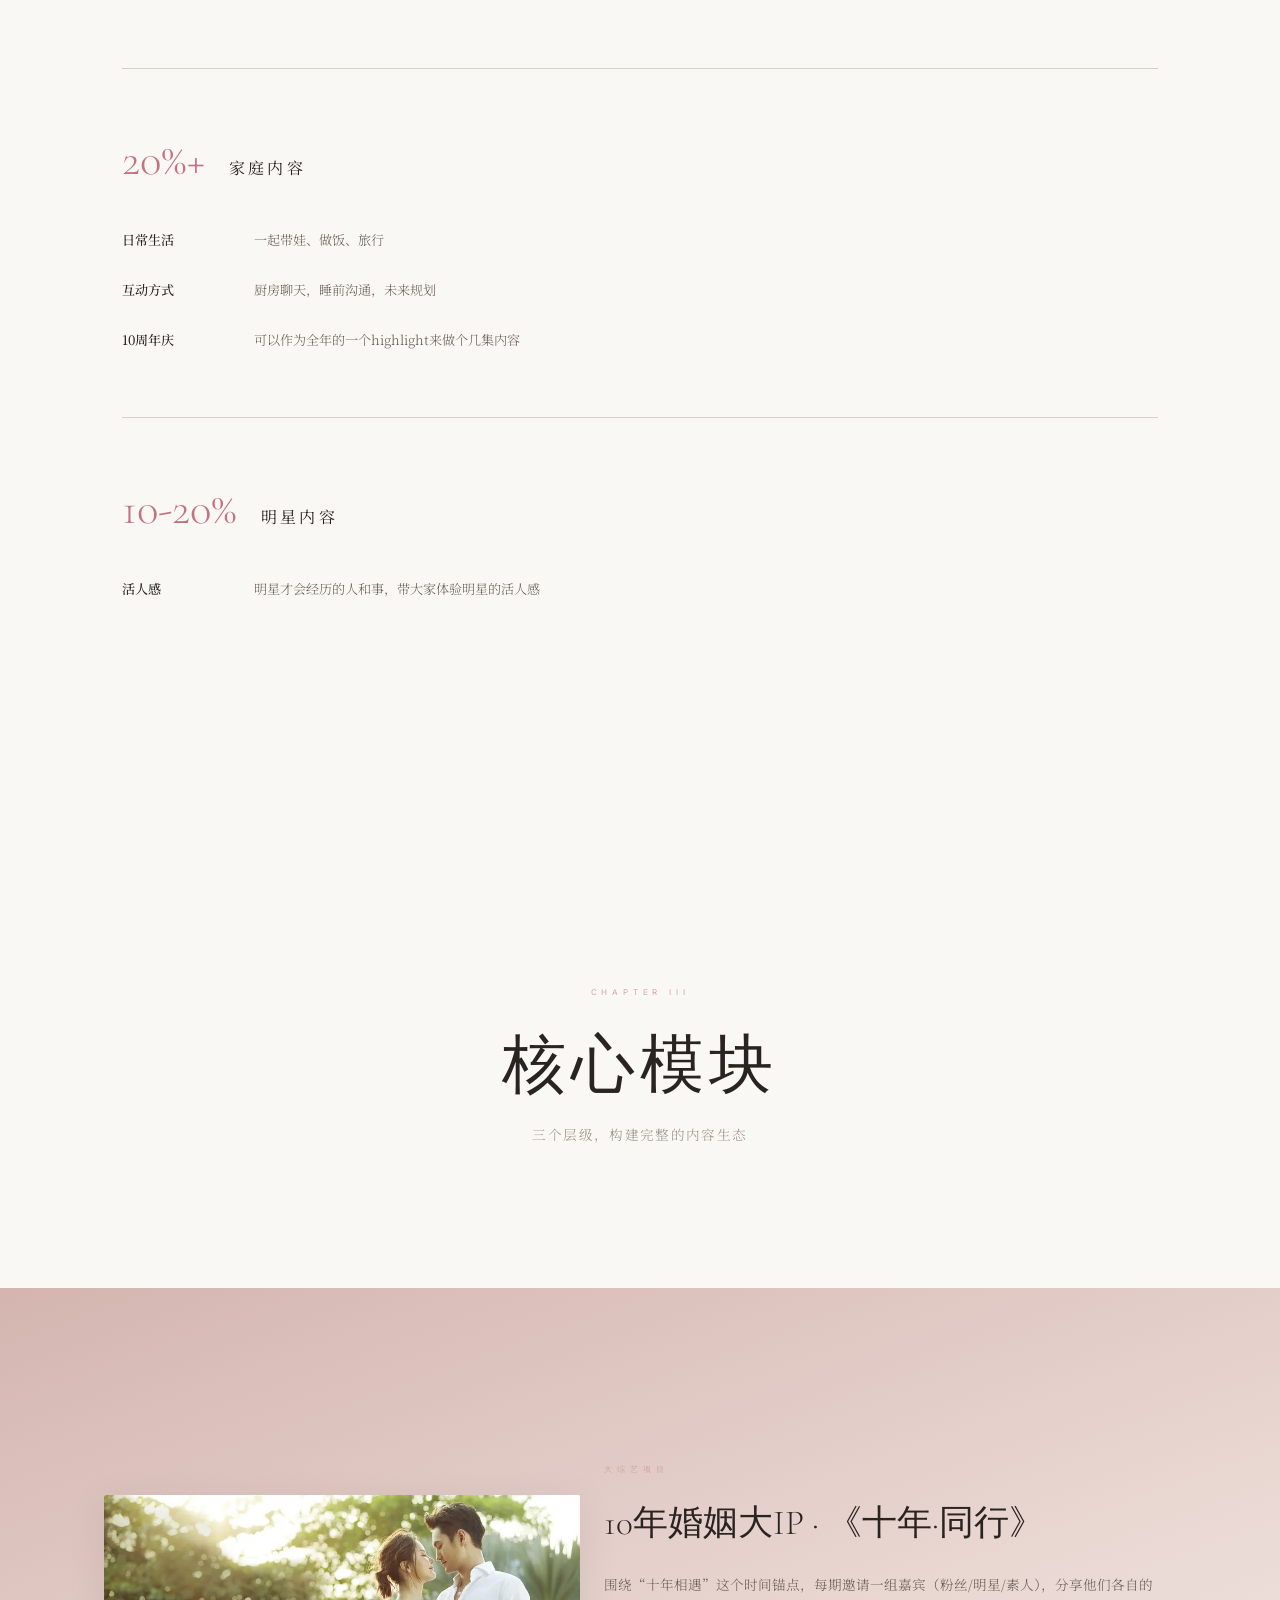
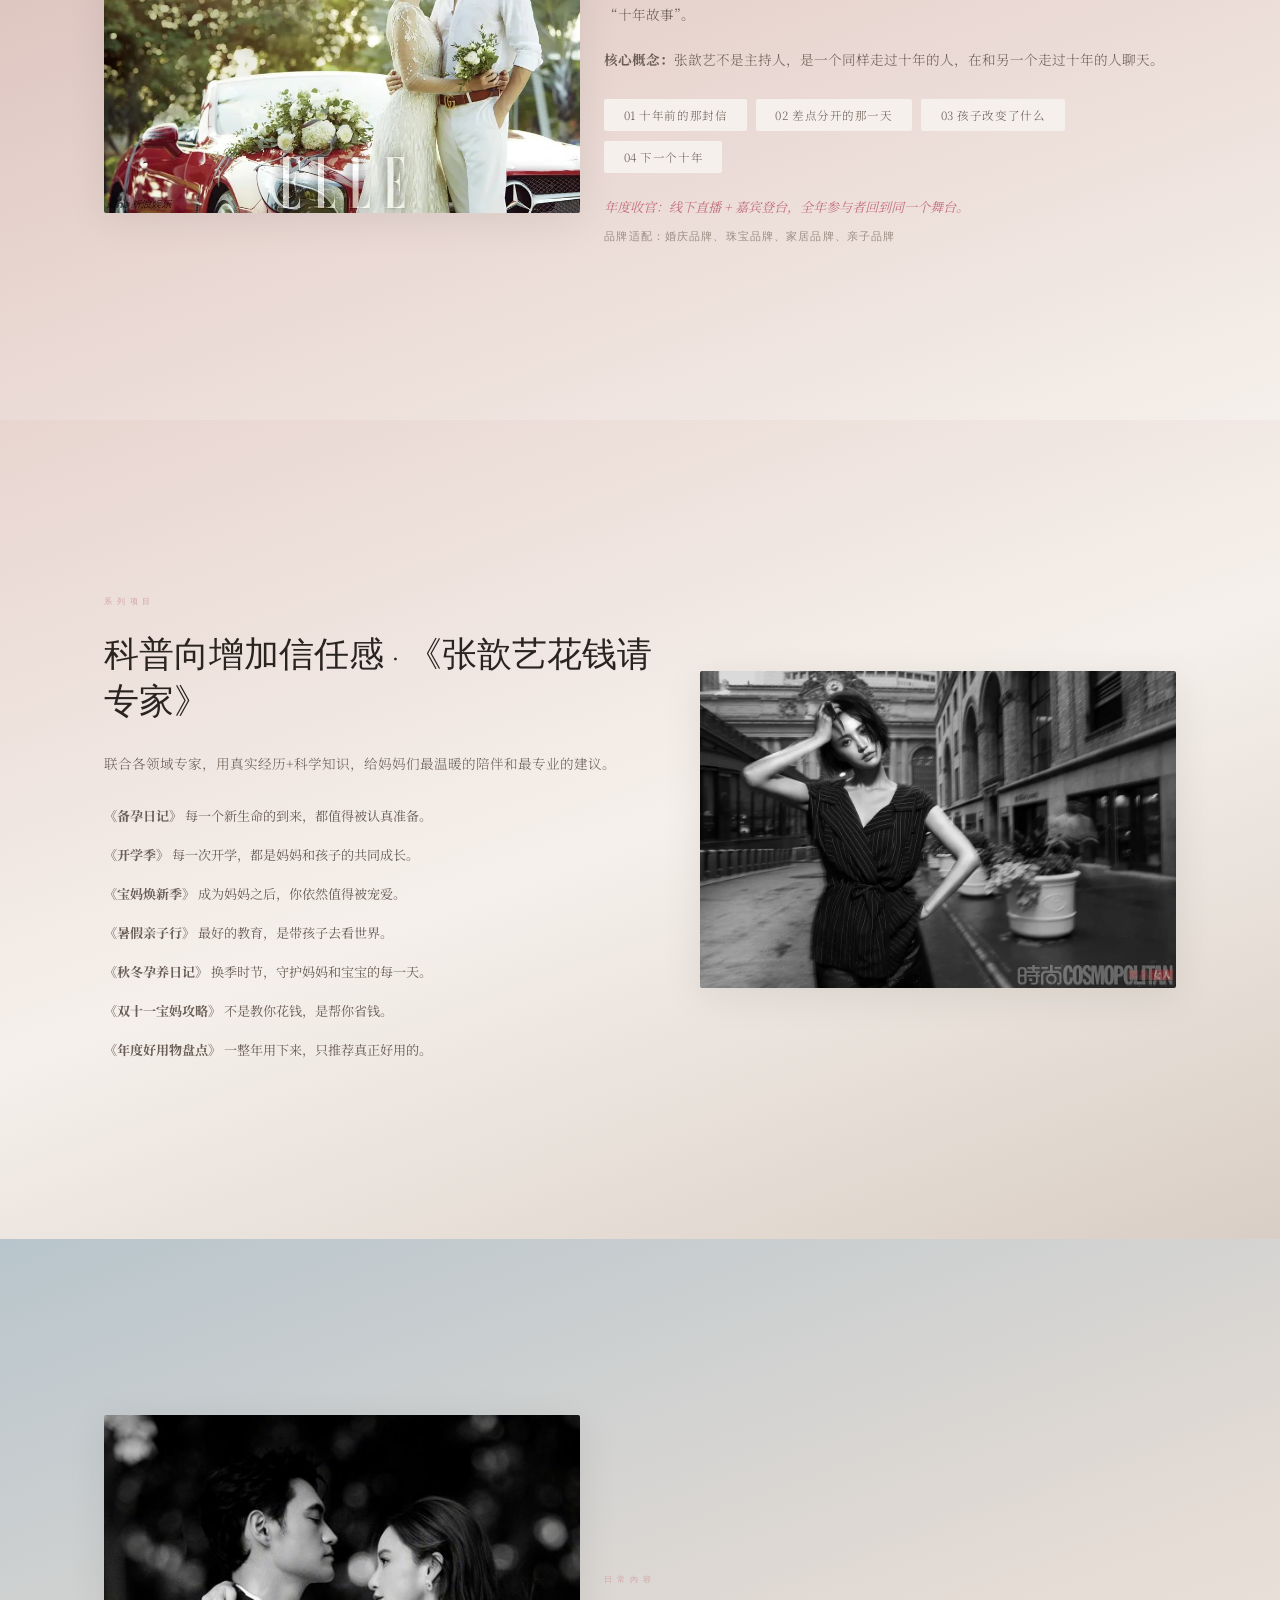
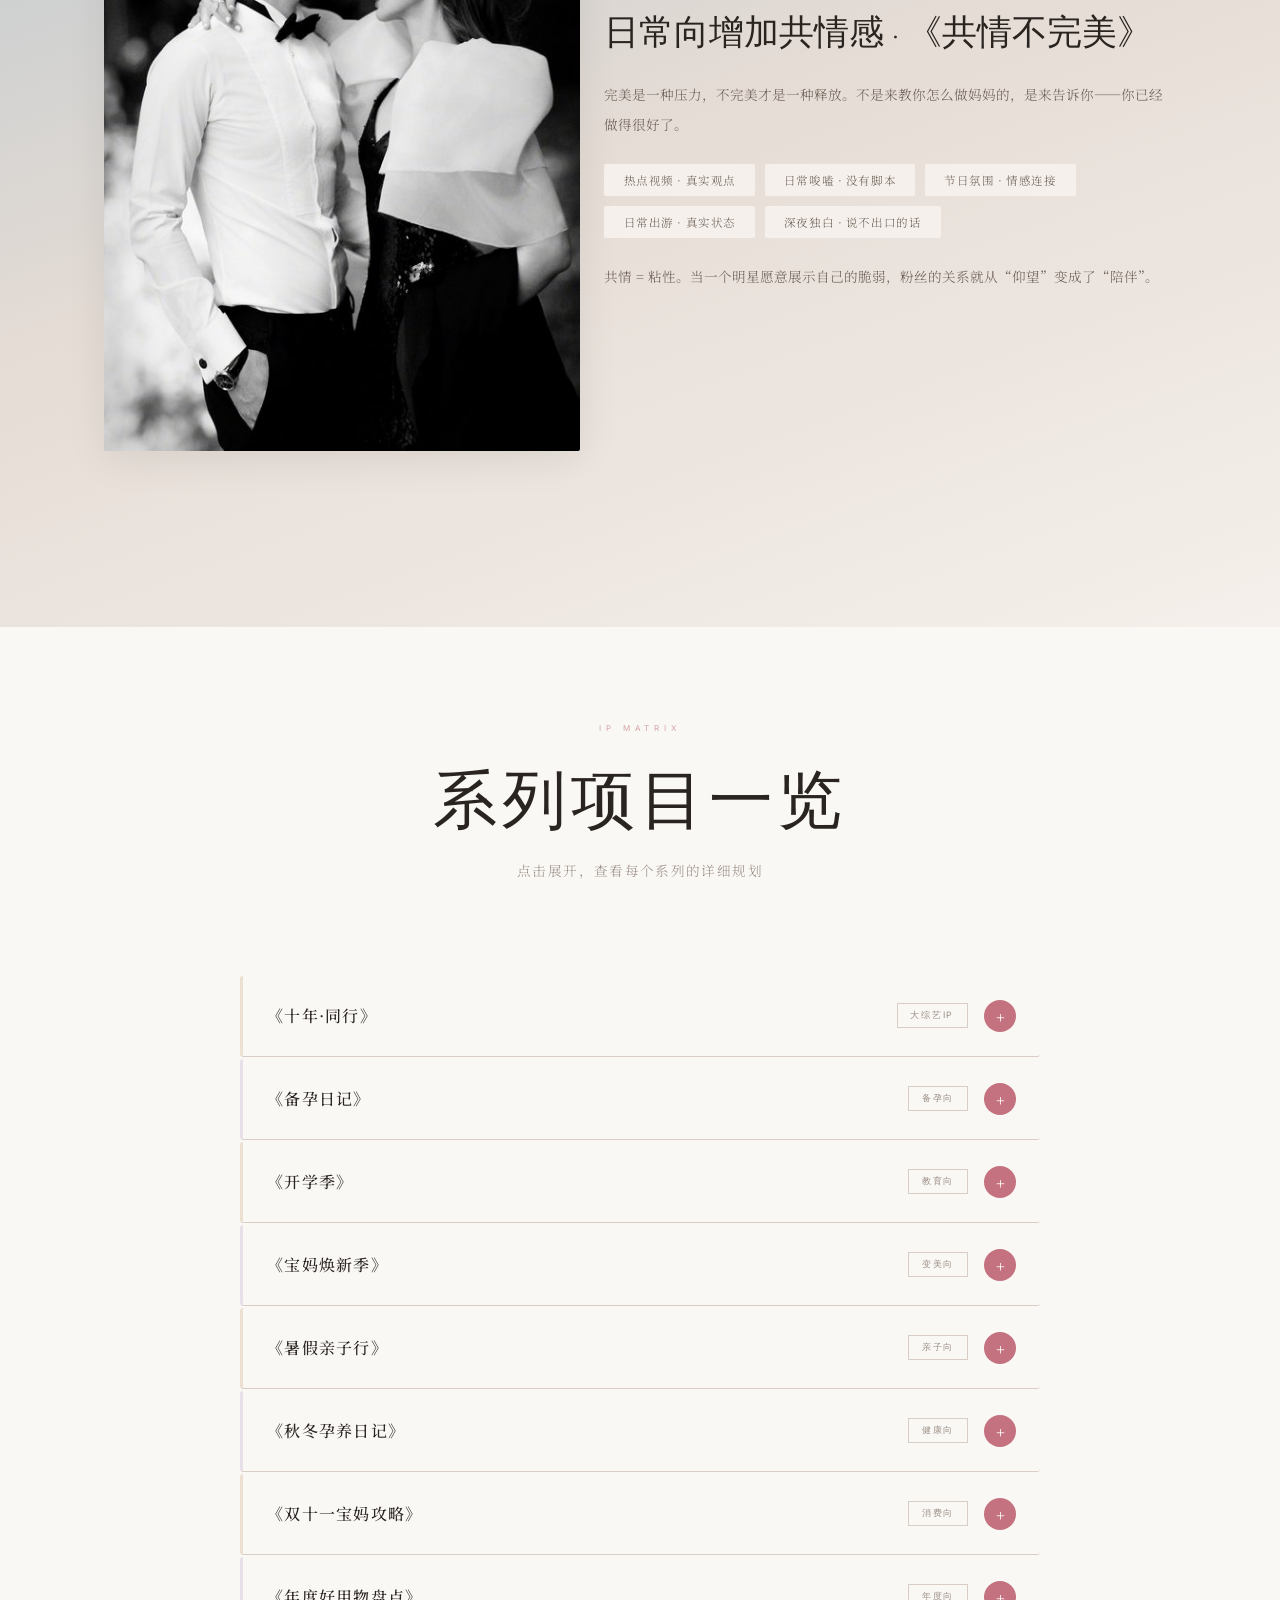
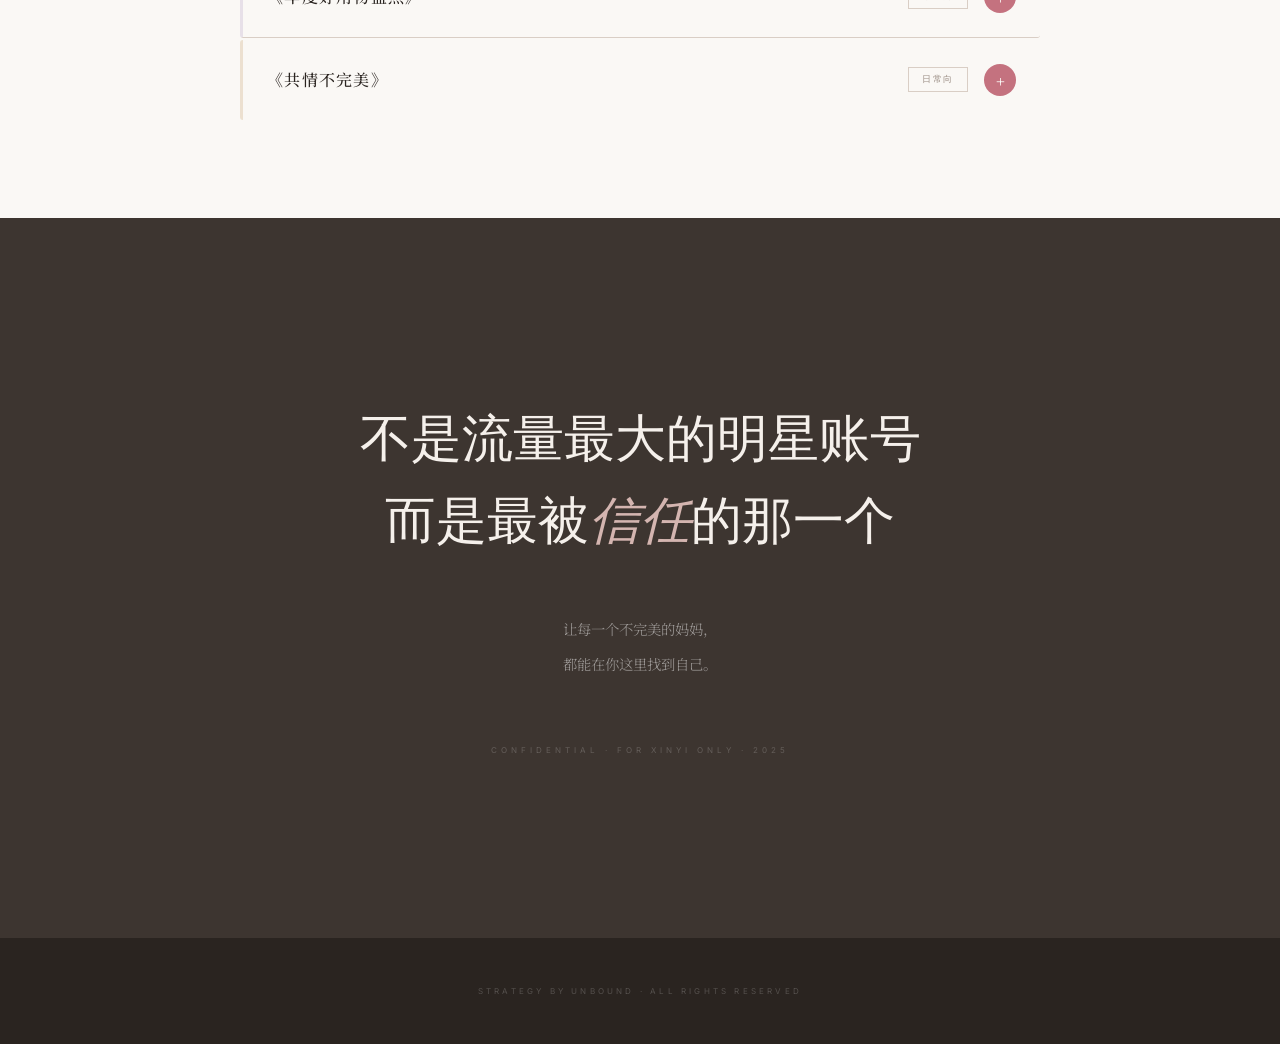
==== commit 0e78ddf2: "修复：人设01配图换为Cosmo车站照（确认是张歆艺）" ====
--- a/index.html
+++ b/index.html
@@ -1011,7 +1011,7 @@
     </div>
     <div class="persona-grid" data-reveal>
         <div class="persona-card">
-            <img src="images/selfie1.jpg" alt="" style="width:100%; height:180px; object-fit:cover; border-radius:2px; margin-bottom:1.5rem;">
+            <img src="images/cosmo_station.jpg" alt="" style="width:100%; height:180px; object-fit:cover; object-position:center top; border-radius:2px; margin-bottom:1.5rem;">
             <div class="persona-num">01</div>
             <div class="persona-name">真实接地气</div>
             <div class="persona-desc">明星真实的一面，有大家想象的明星高级感，也有寻常人家都有的烦恼。你是那个在微博上分享泵奶闹钟的新手妈妈。</div>
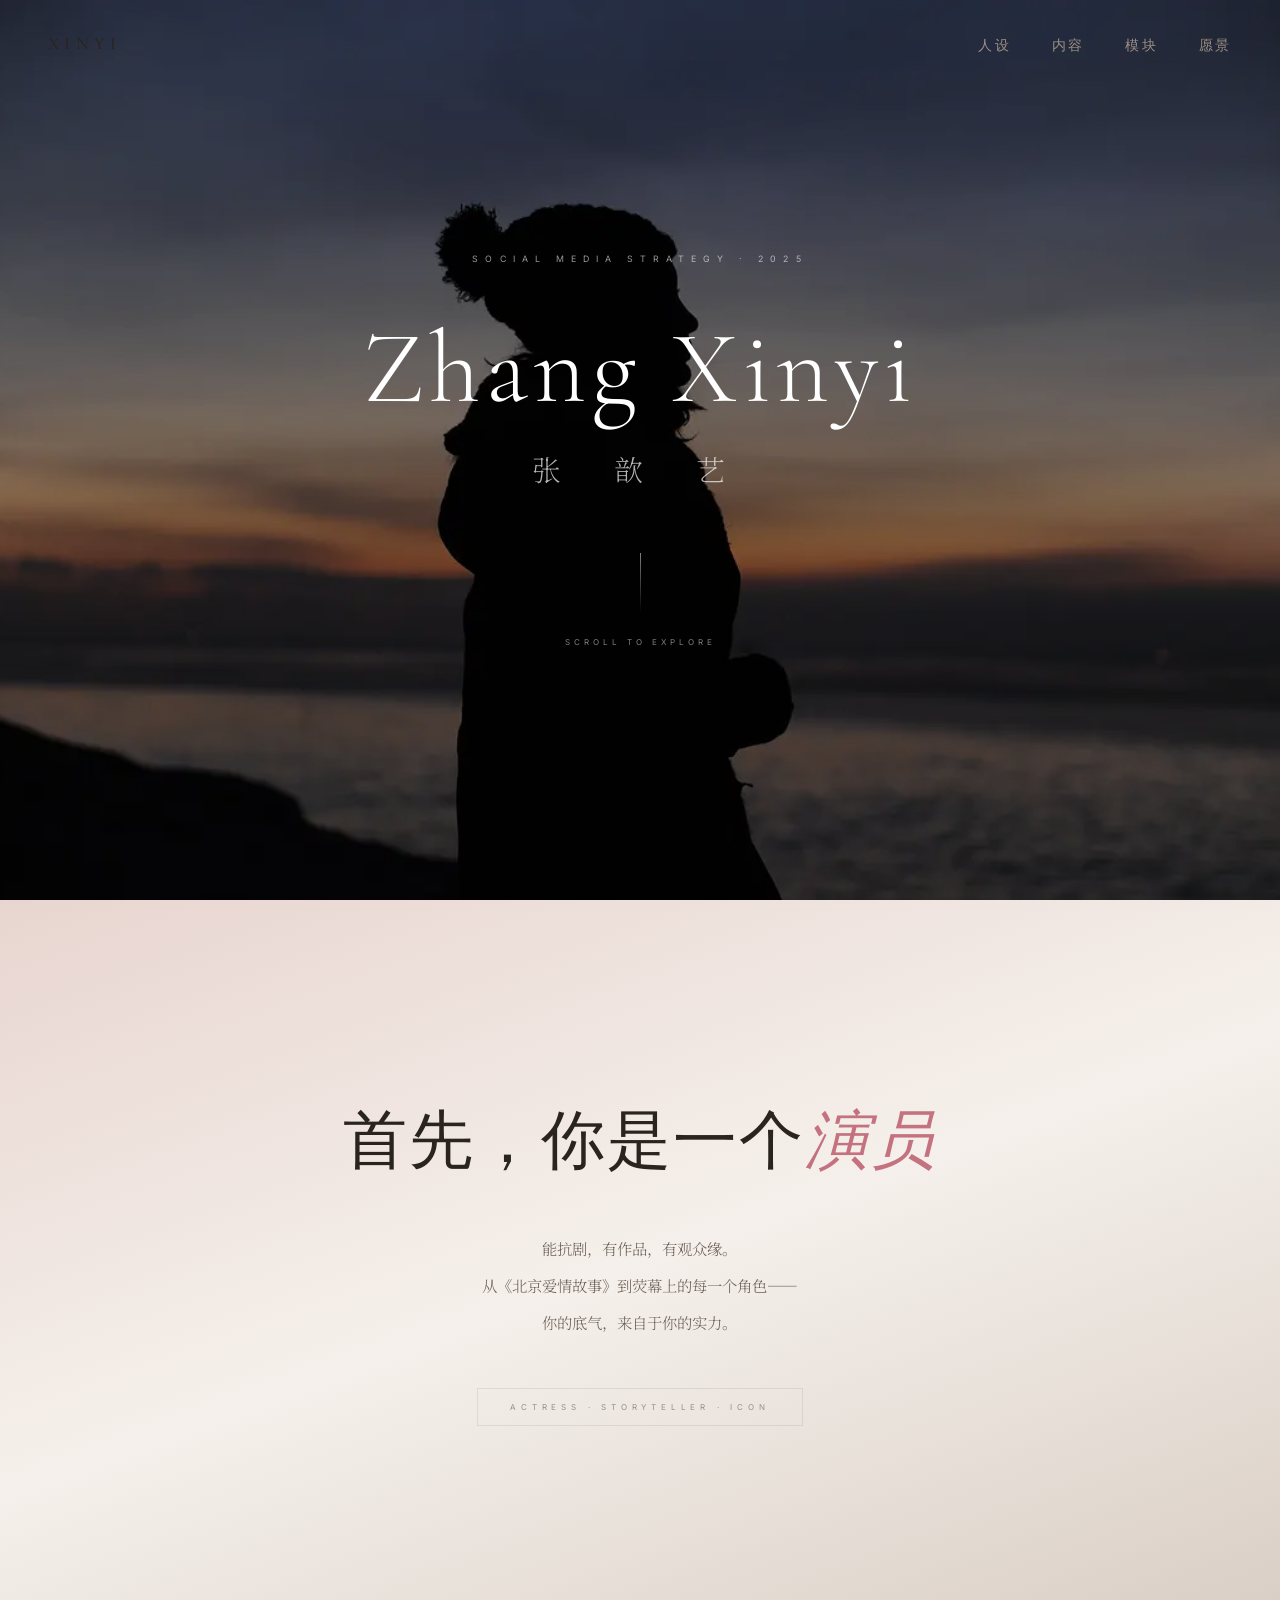
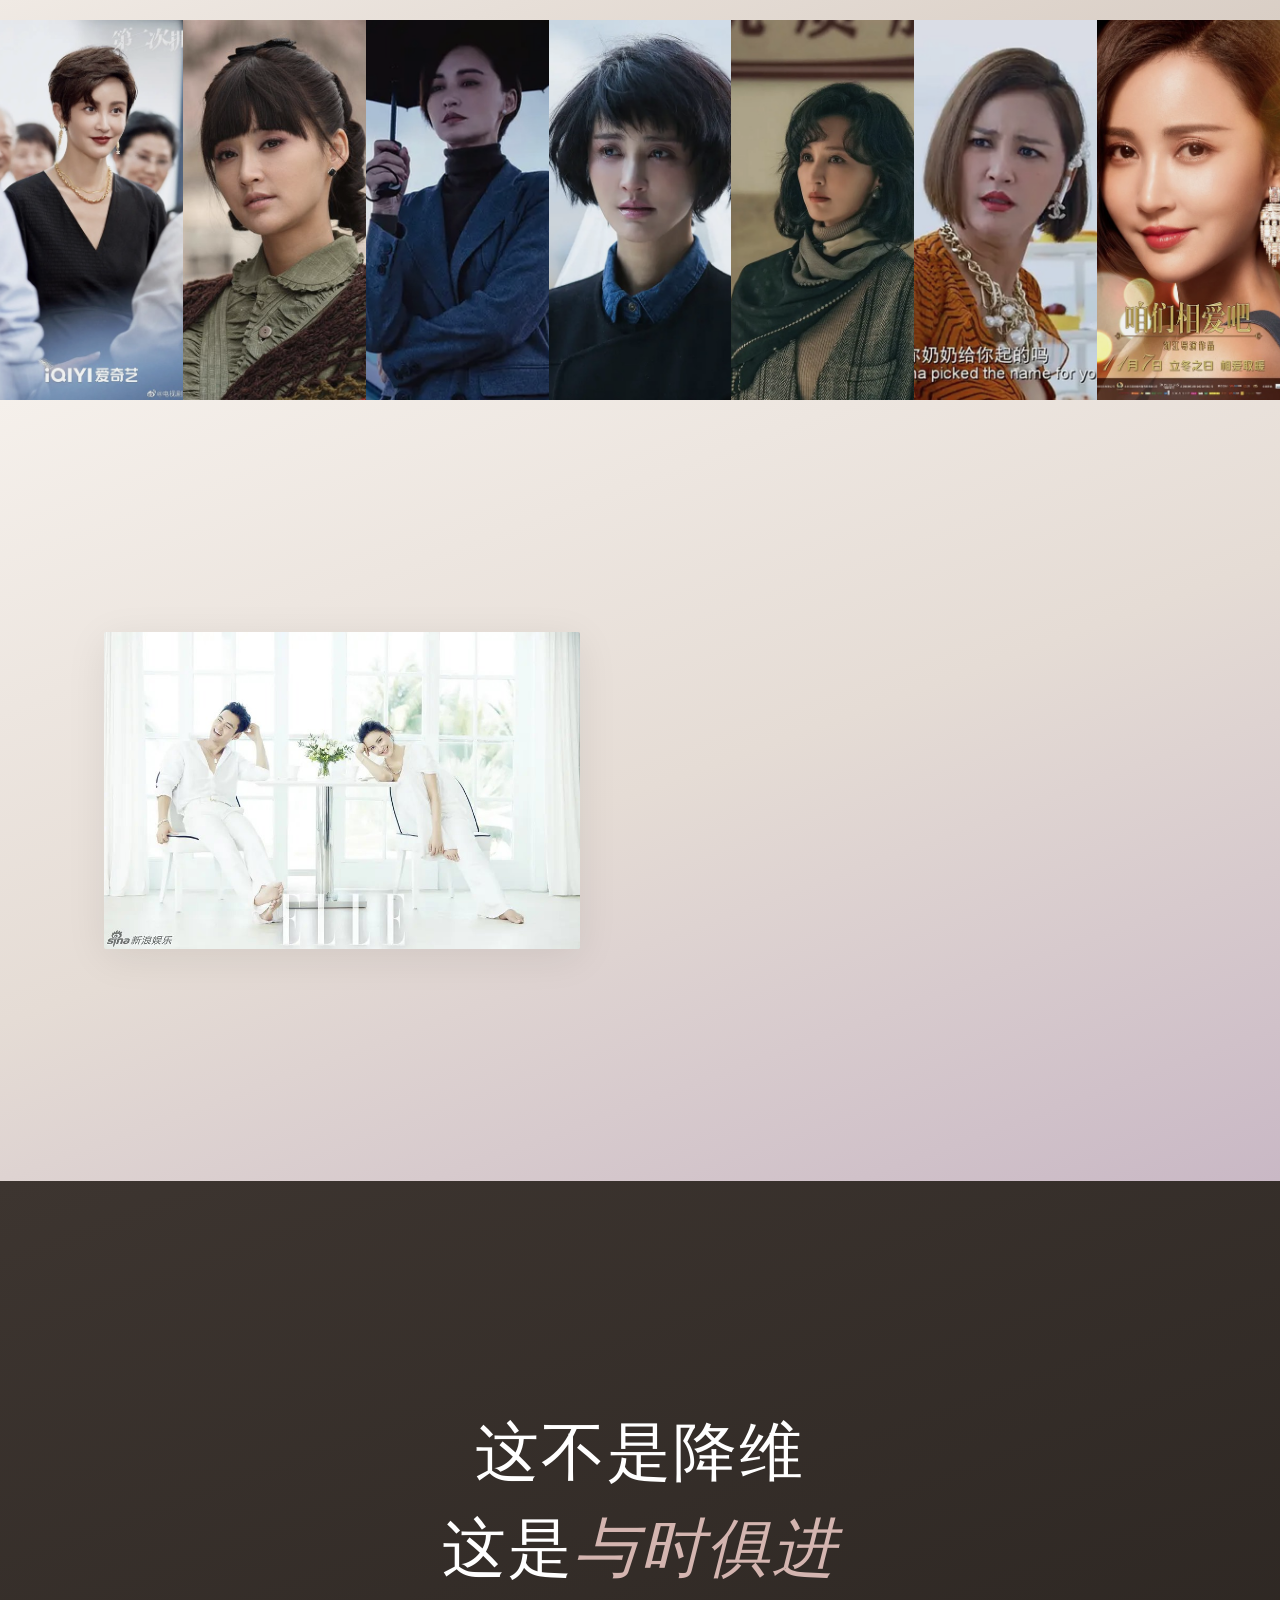
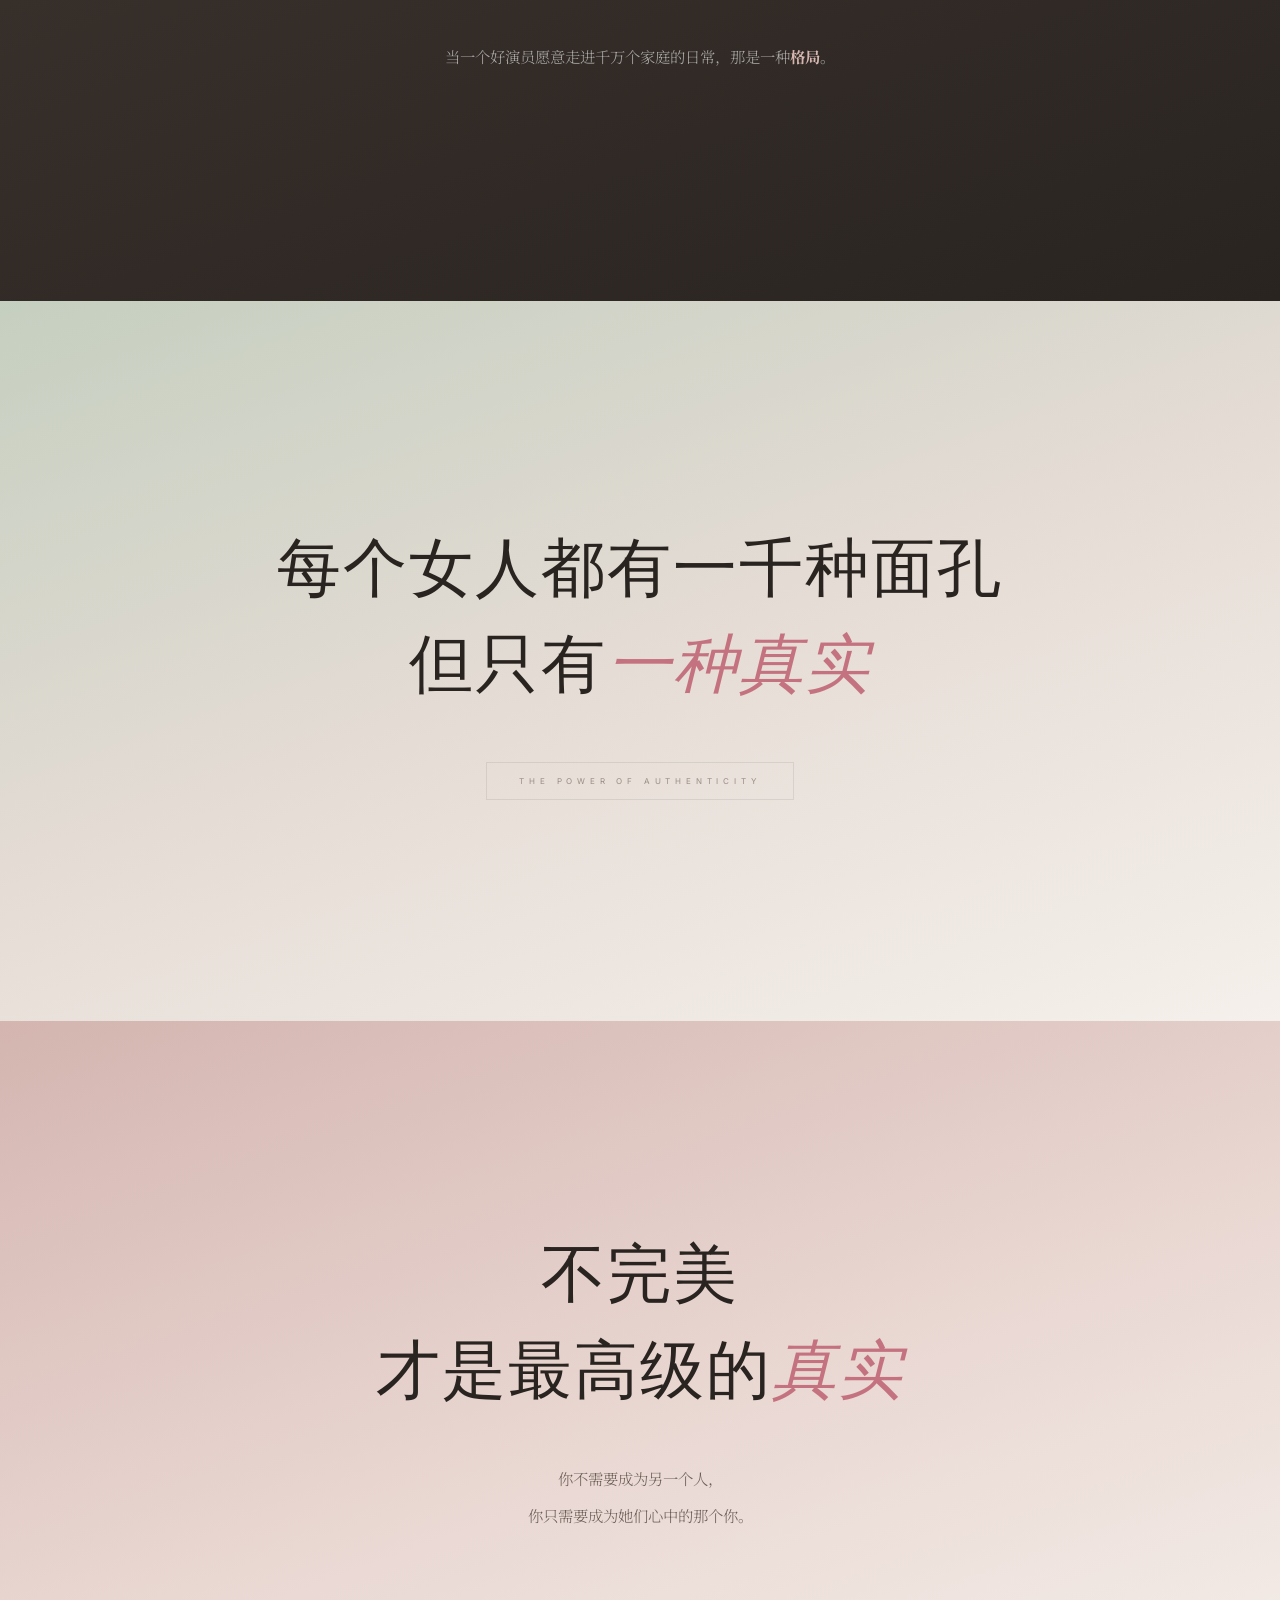
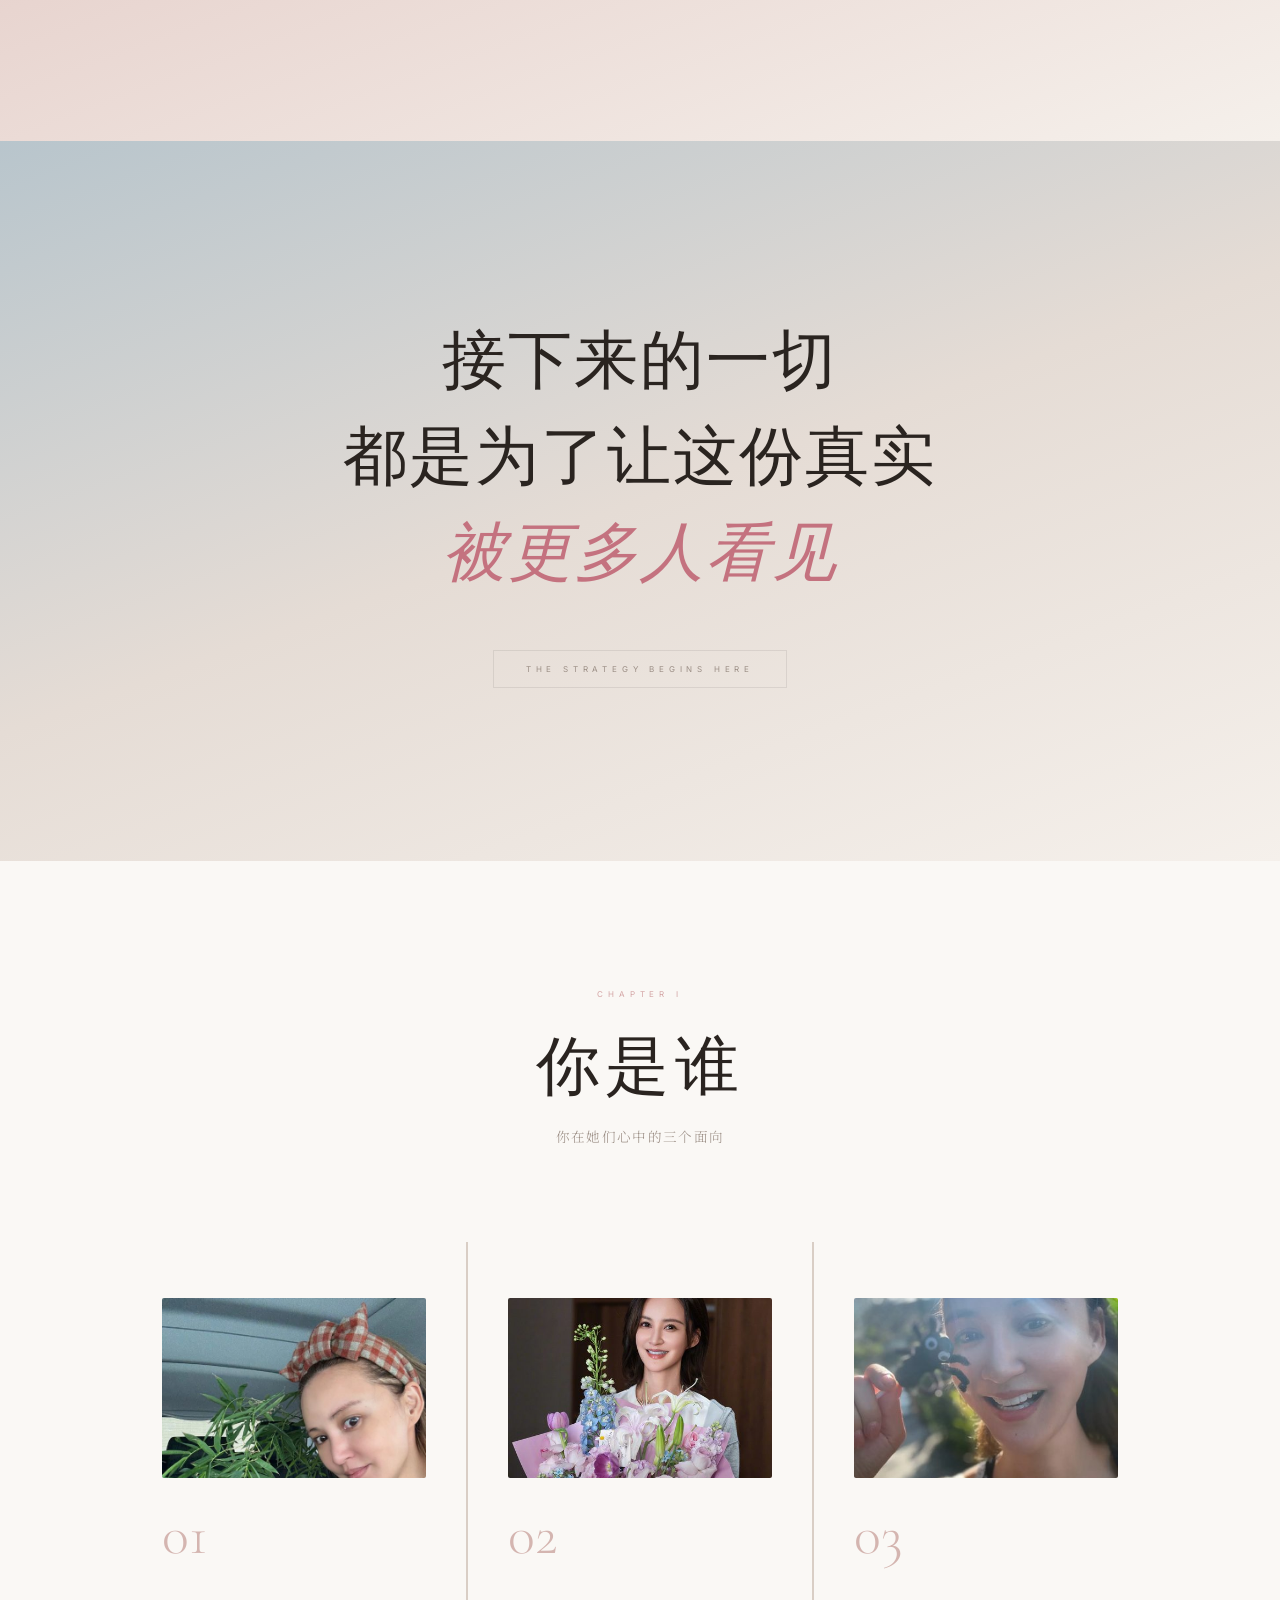
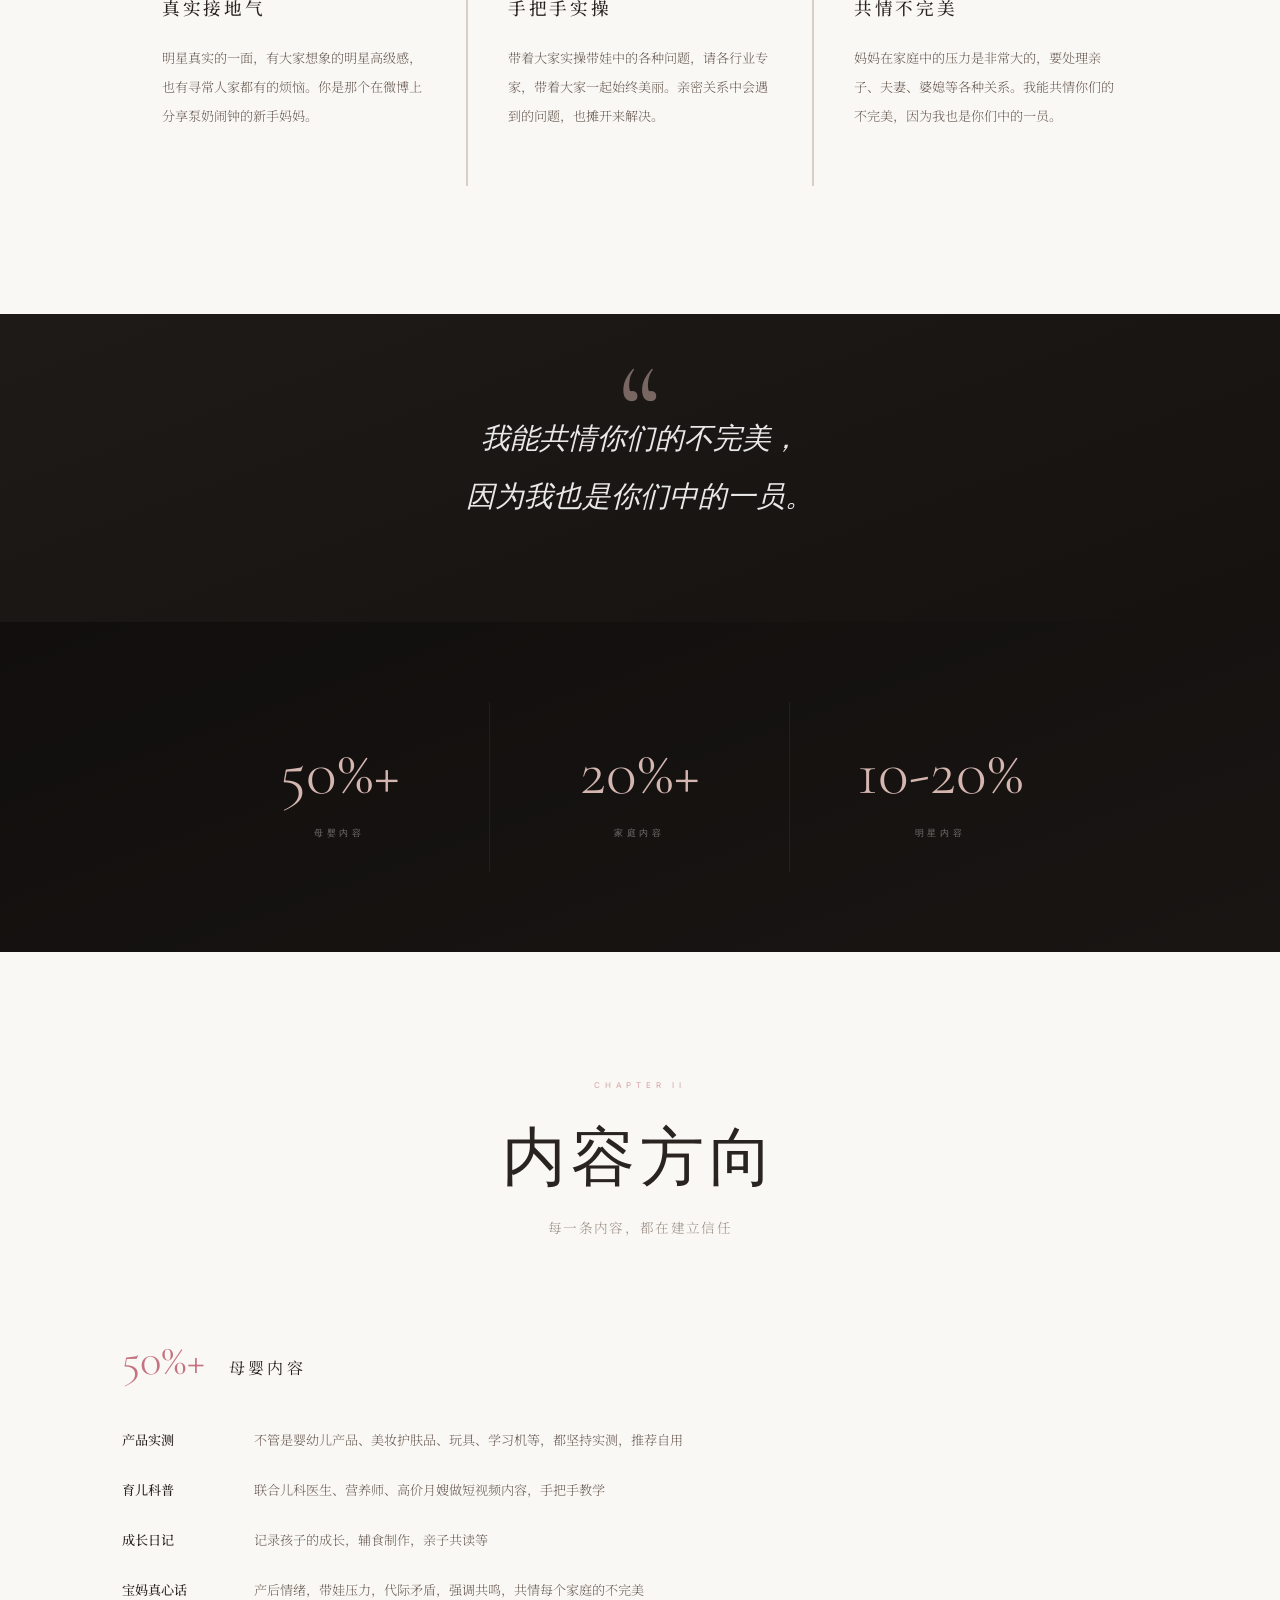
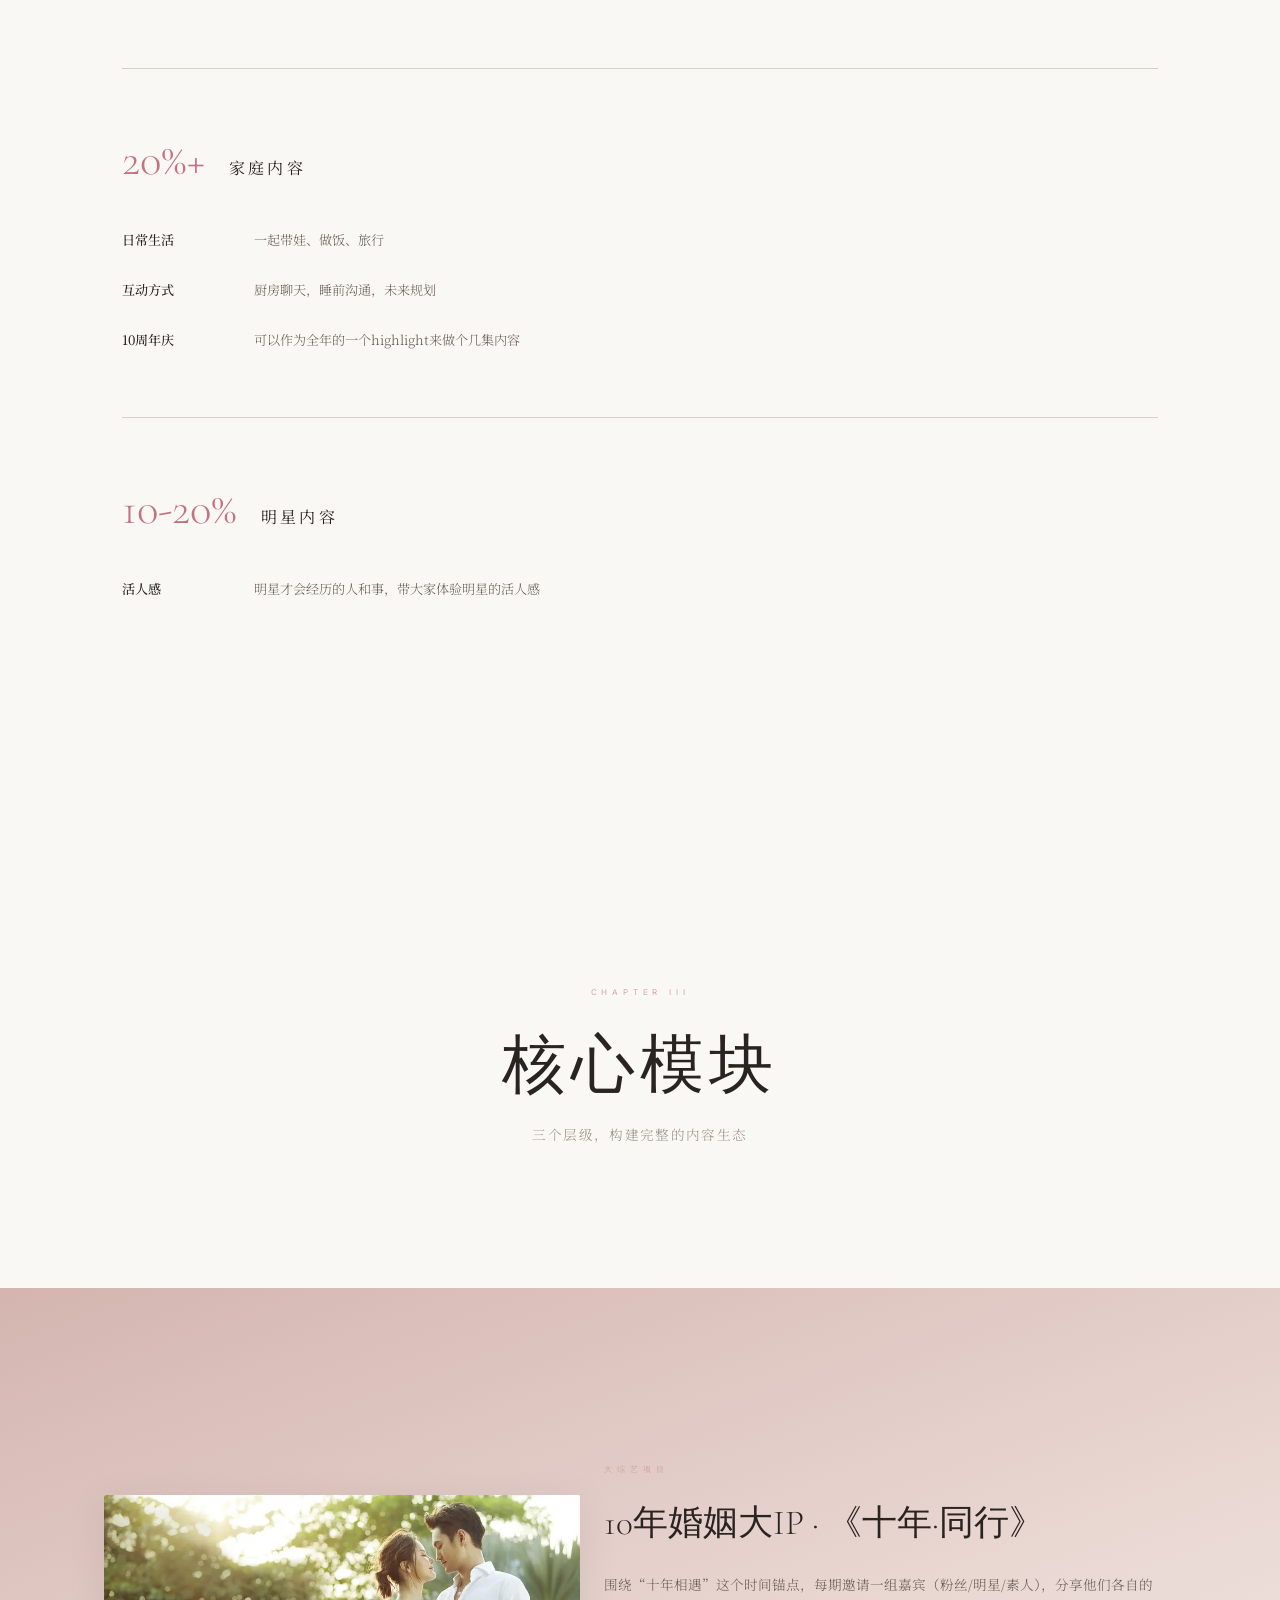
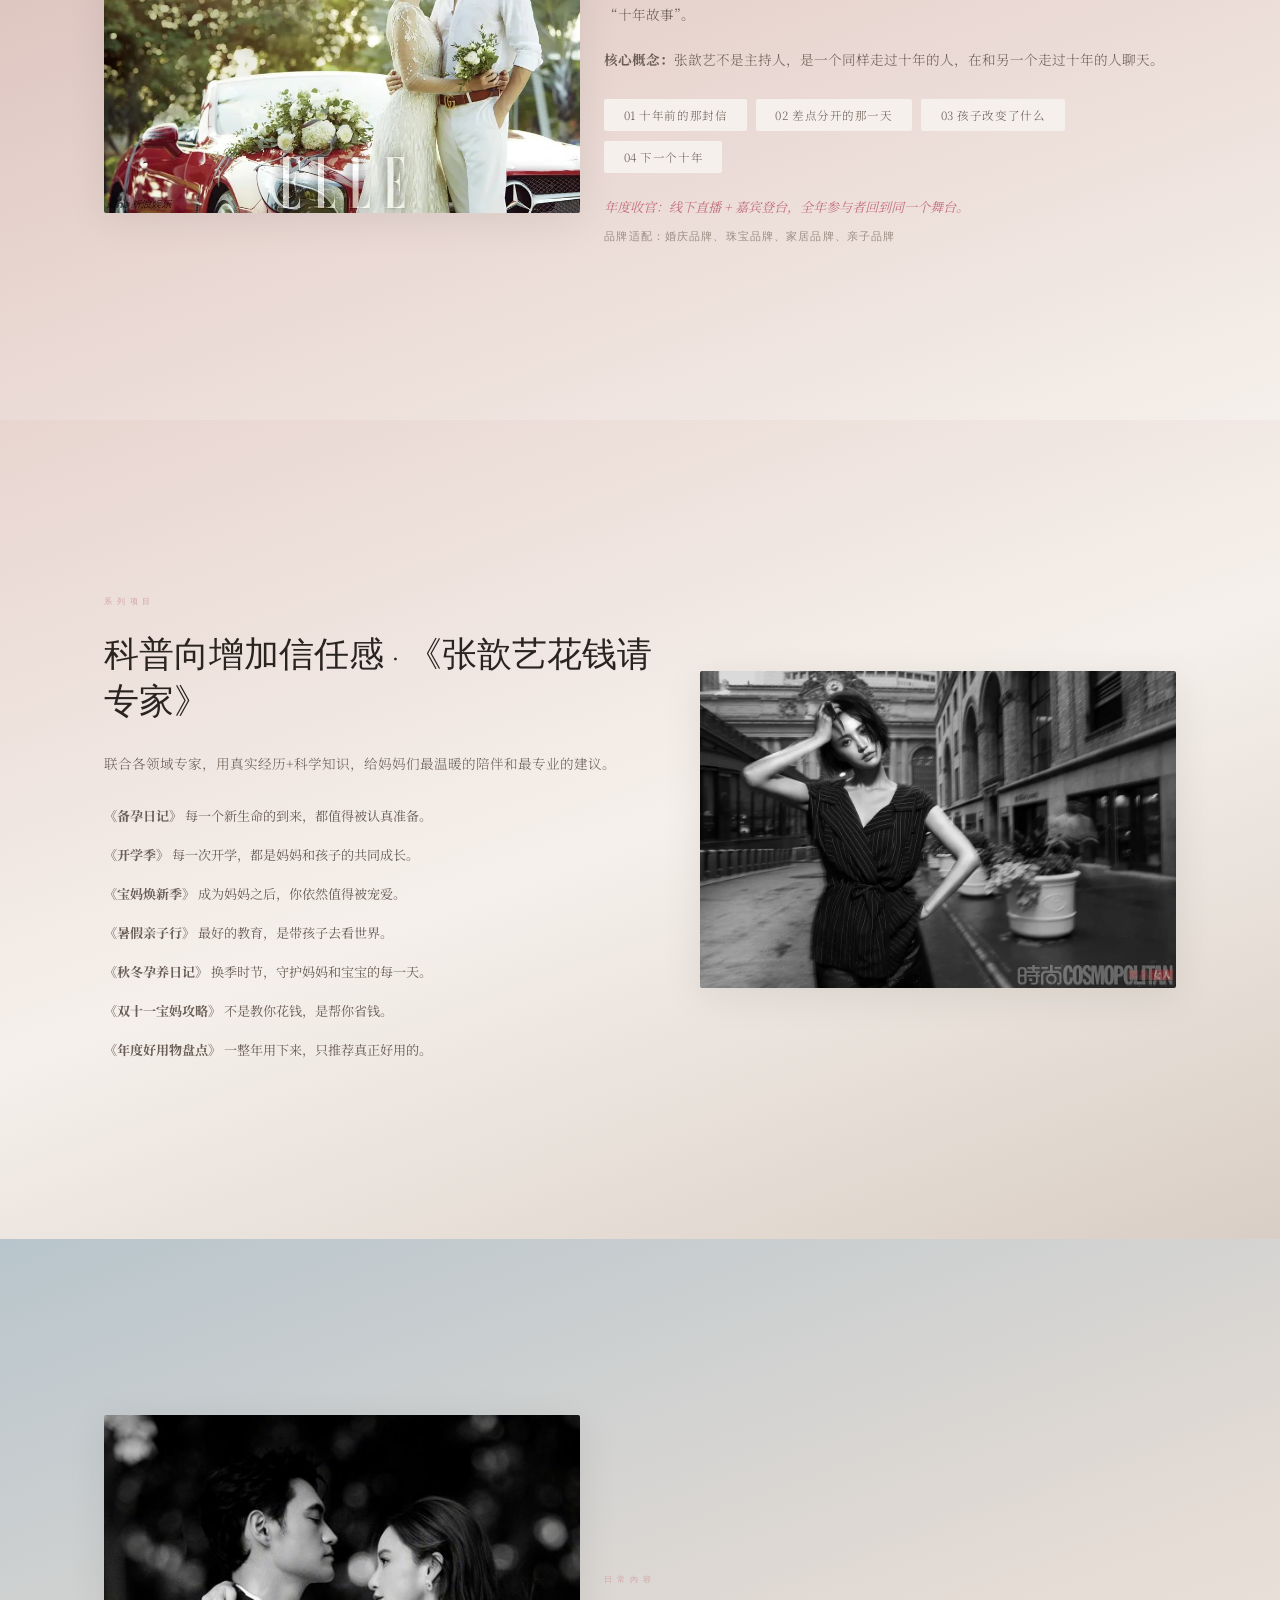
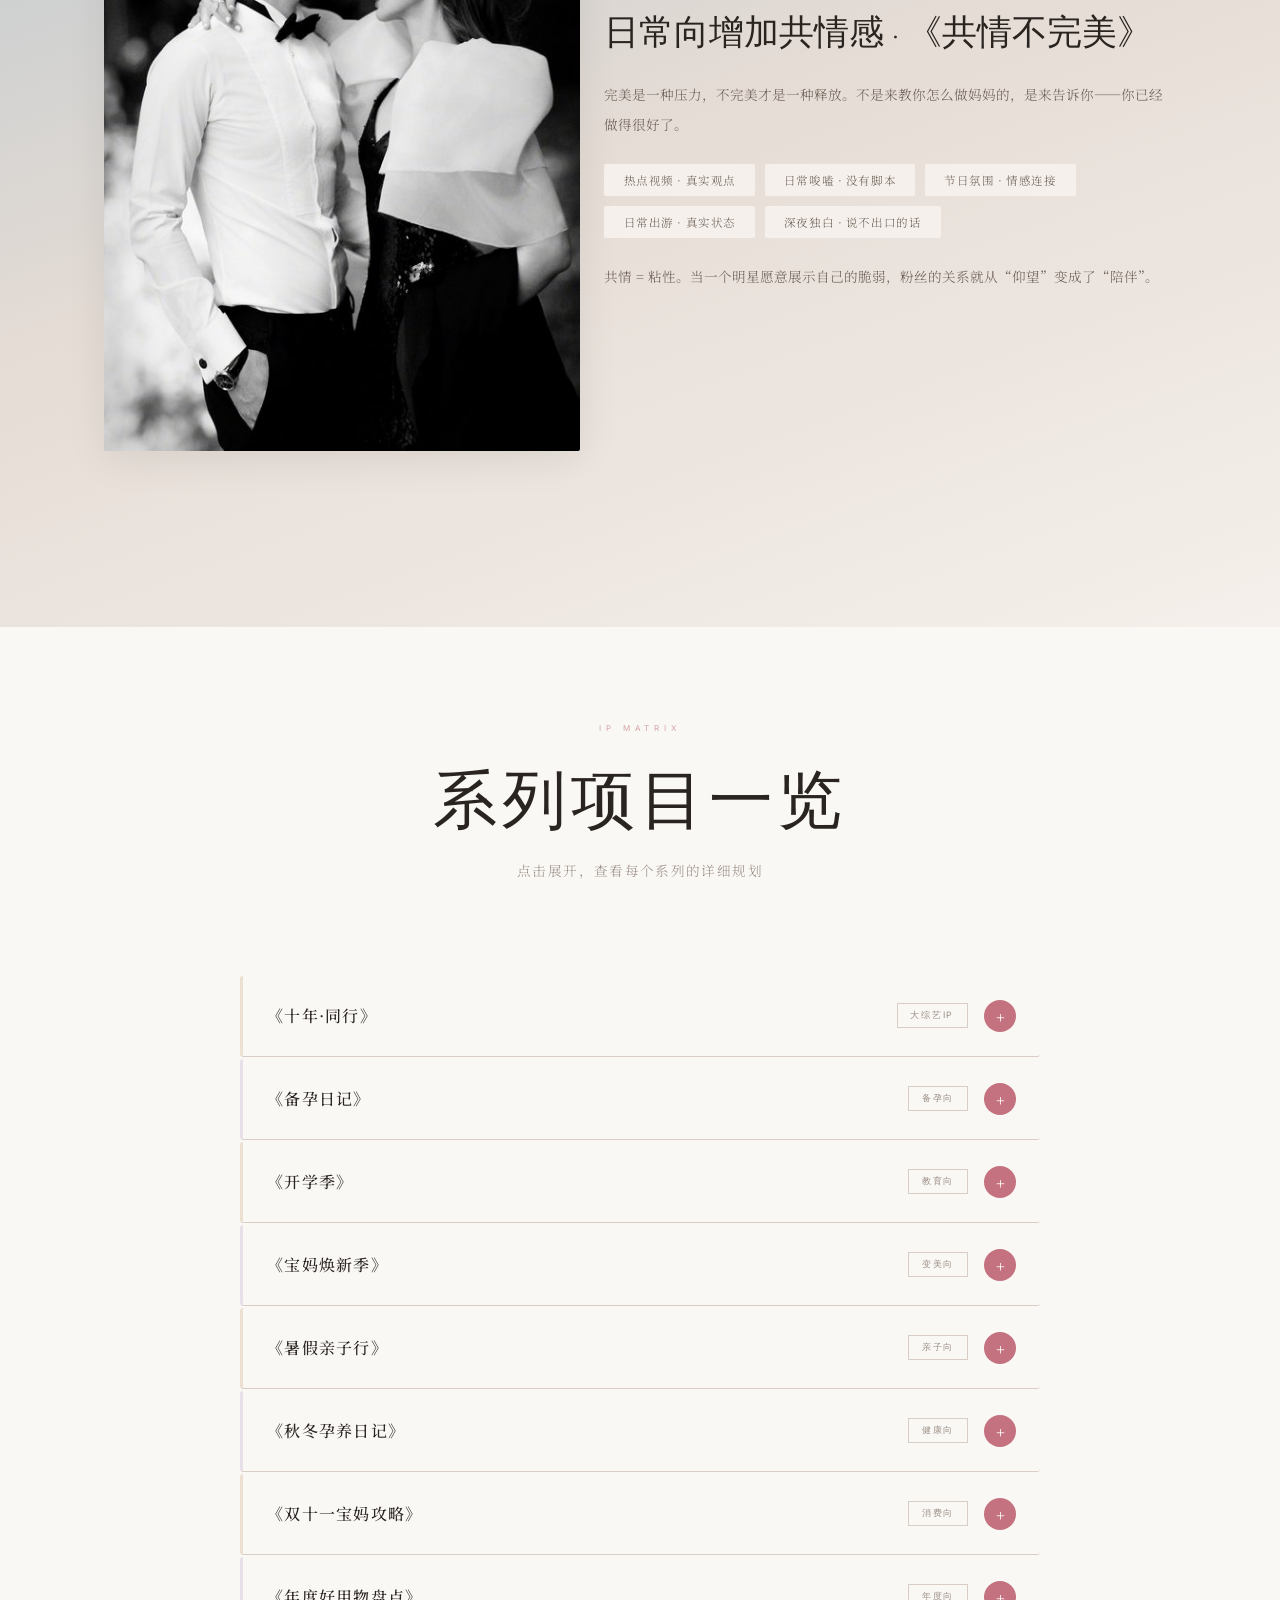
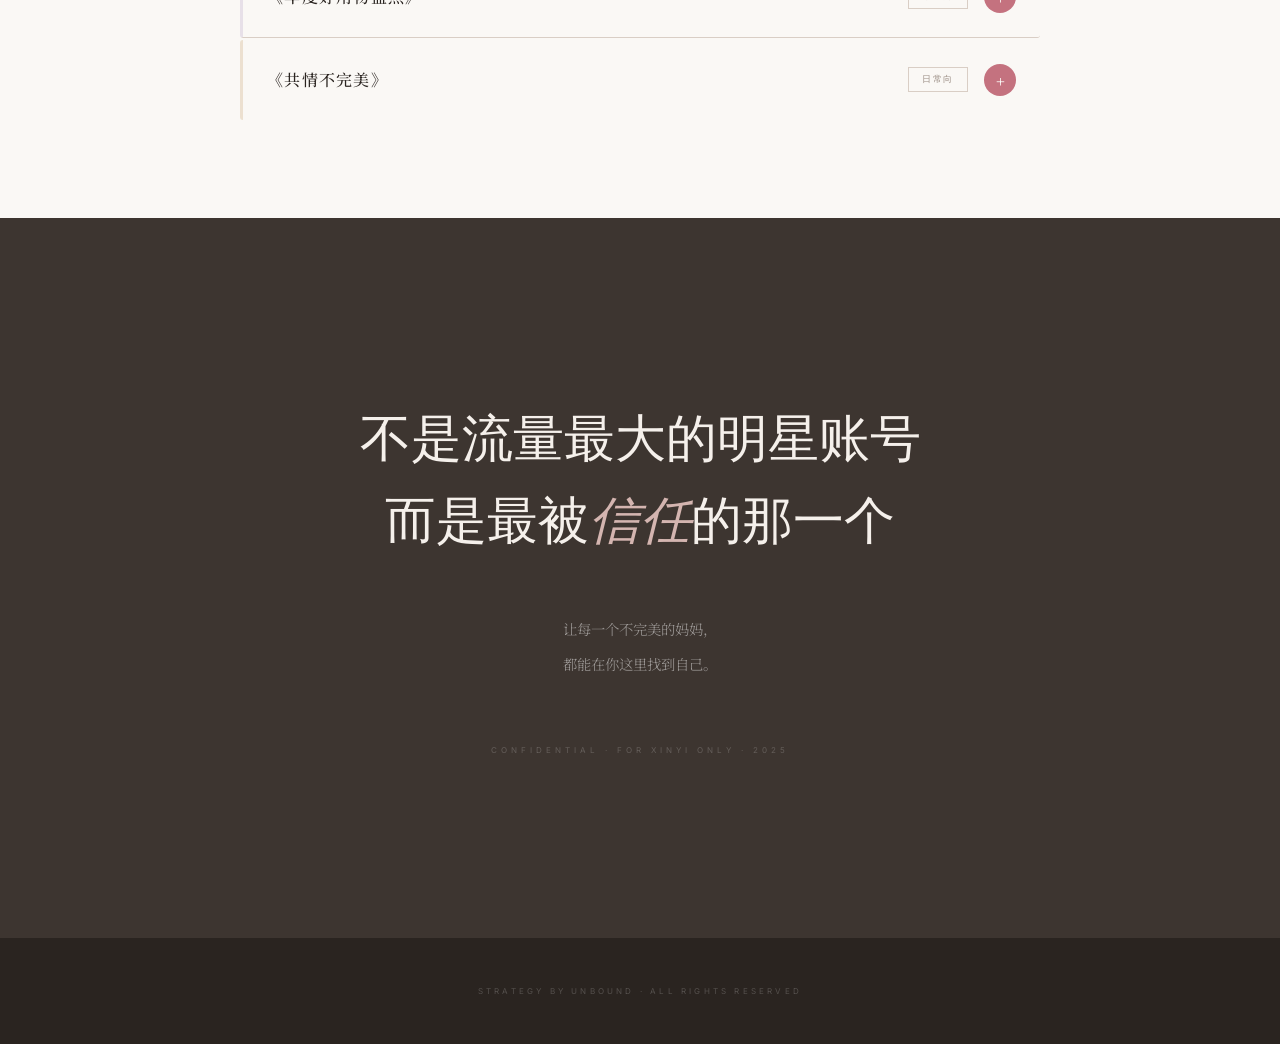
==== commit 86966846: "人设01真实接地气：换为张歆艺车内素颜自拍" ====
--- a/index.html
+++ b/index.html
@@ -1011,7 +1011,7 @@
     </div>
     <div class="persona-grid" data-reveal>
         <div class="persona-card">
-            <img src="images/cosmo_station.jpg" alt="" style="width:100%; height:180px; object-fit:cover; object-position:center top; border-radius:2px; margin-bottom:1.5rem;">
+            <img src="images/real_selfie.jpg" alt="" style="width:100%; height:180px; object-fit:cover; object-position:center top; border-radius:2px; margin-bottom:1.5rem;">
             <div class="persona-num">01</div>
             <div class="persona-name">真实接地气</div>
             <div class="persona-desc">明星真实的一面，有大家想象的明星高级感，也有寻常人家都有的烦恼。你是那个在微博上分享泵奶闹钟的新手妈妈。</div>
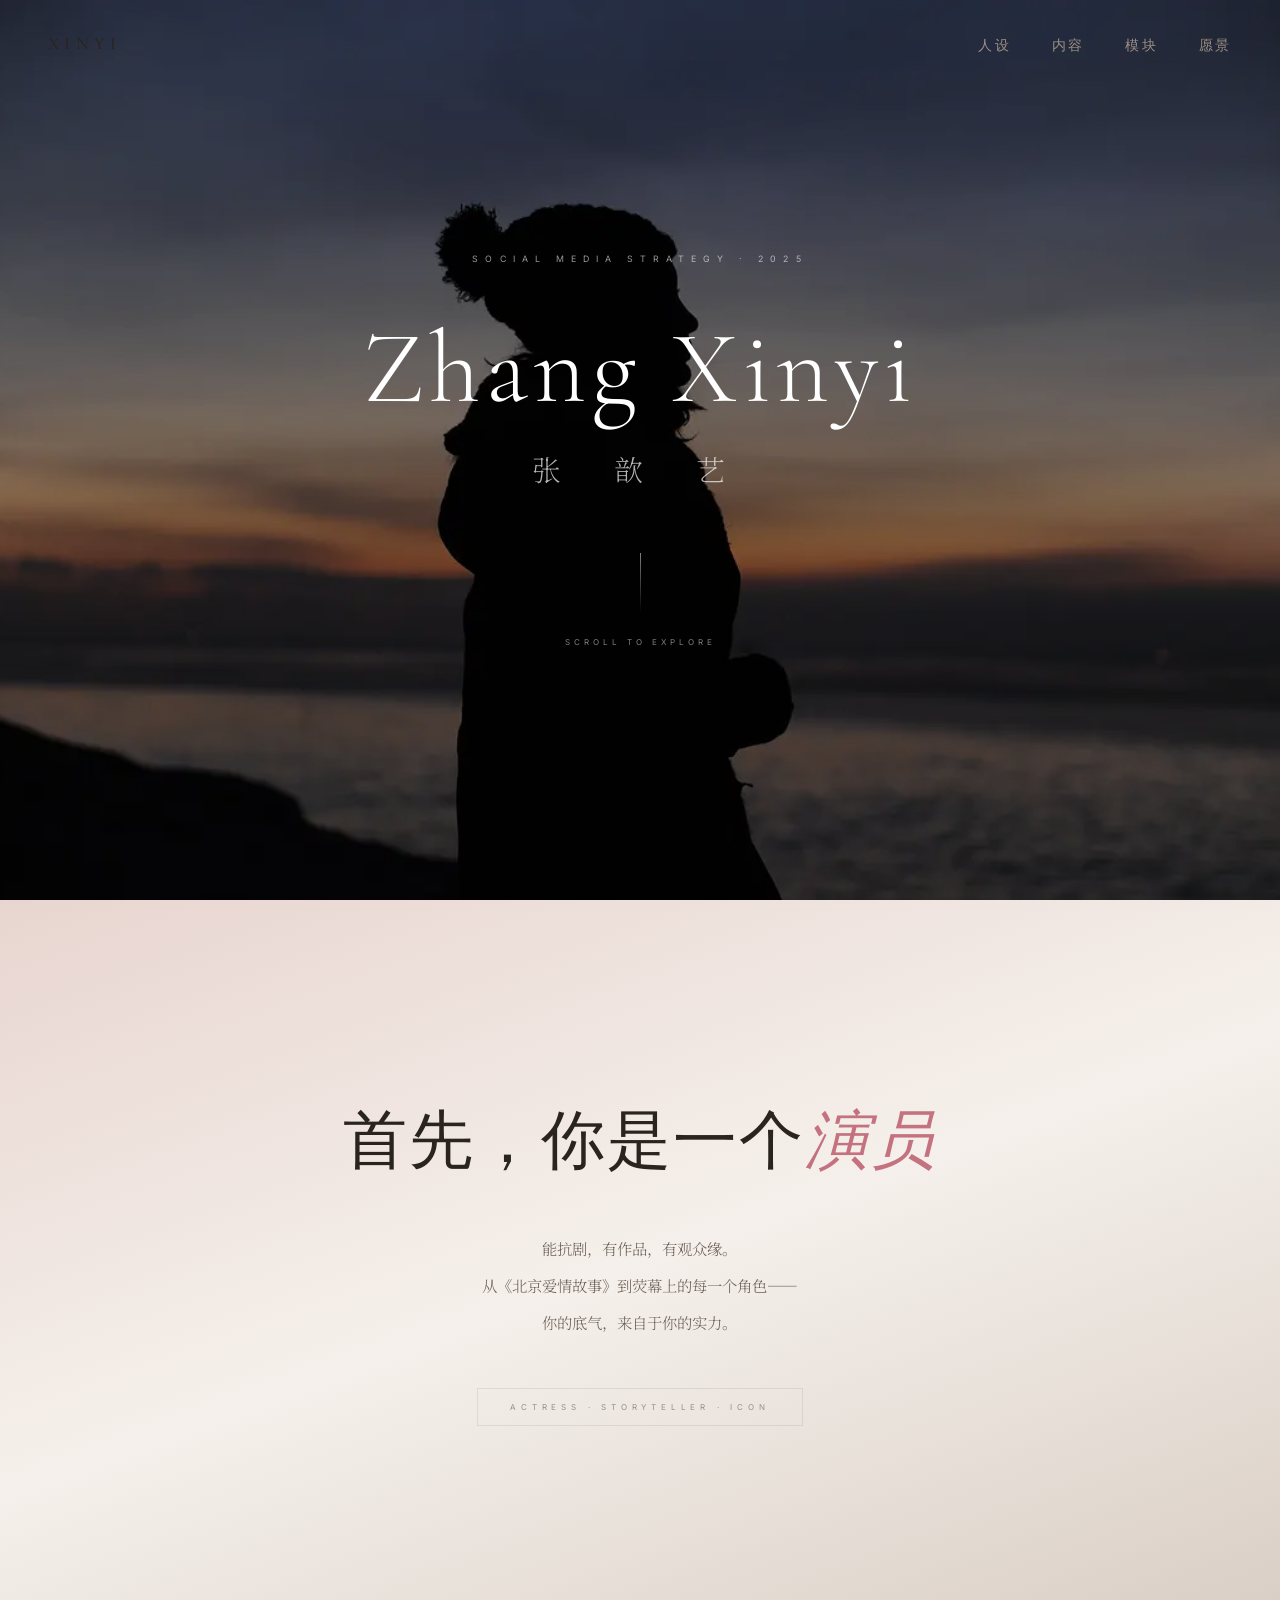
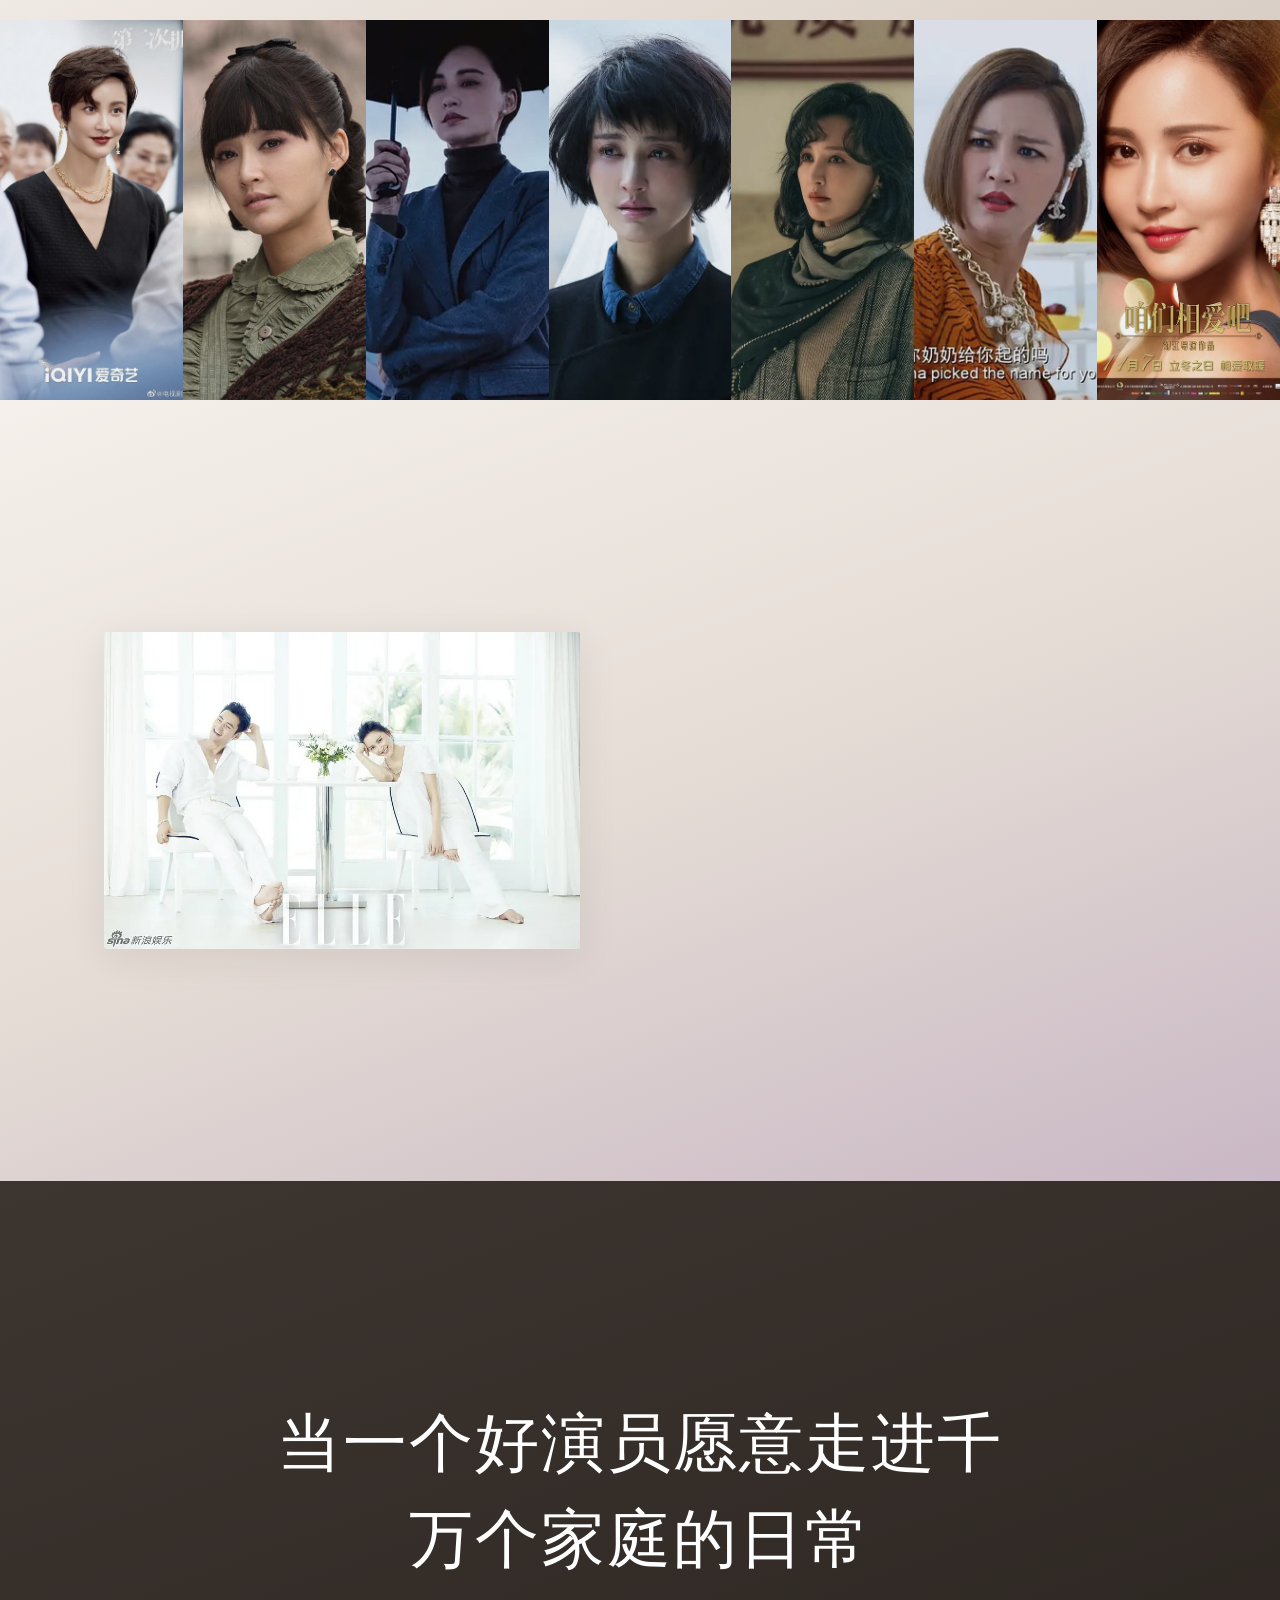
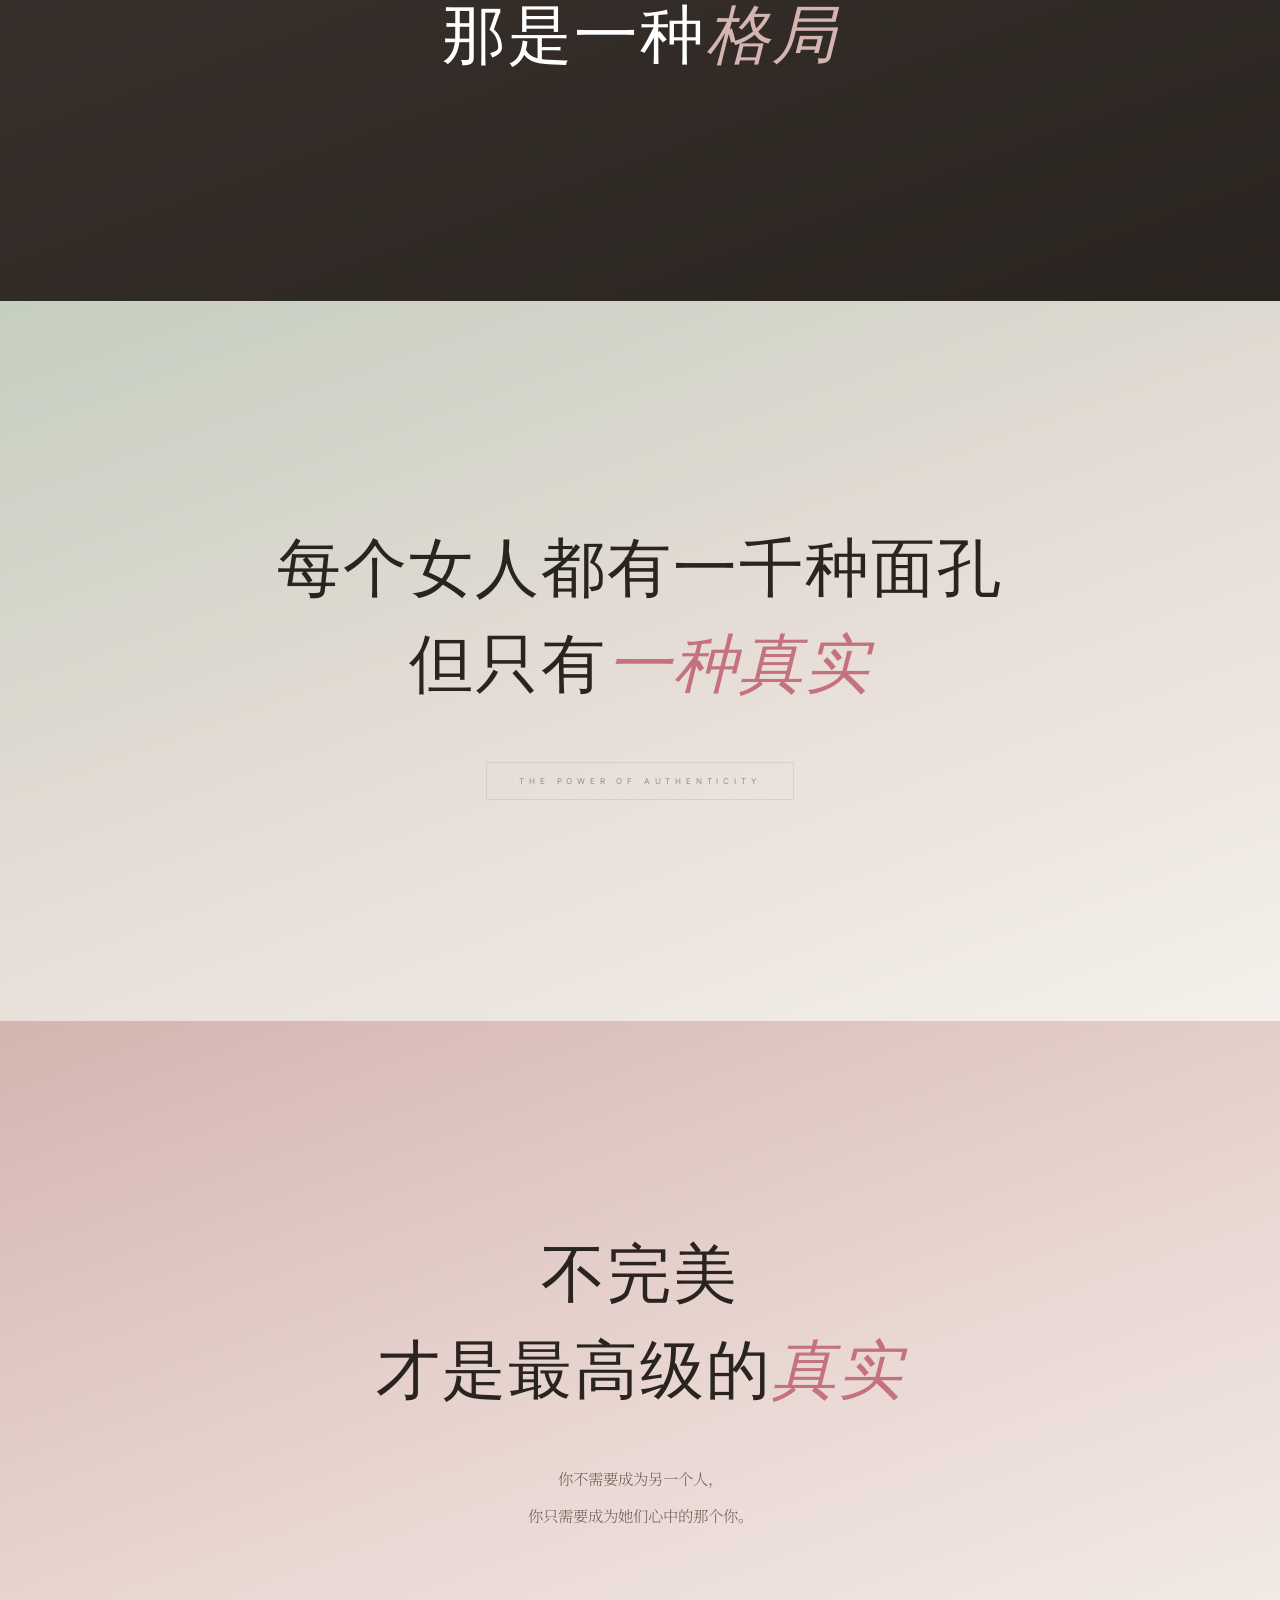
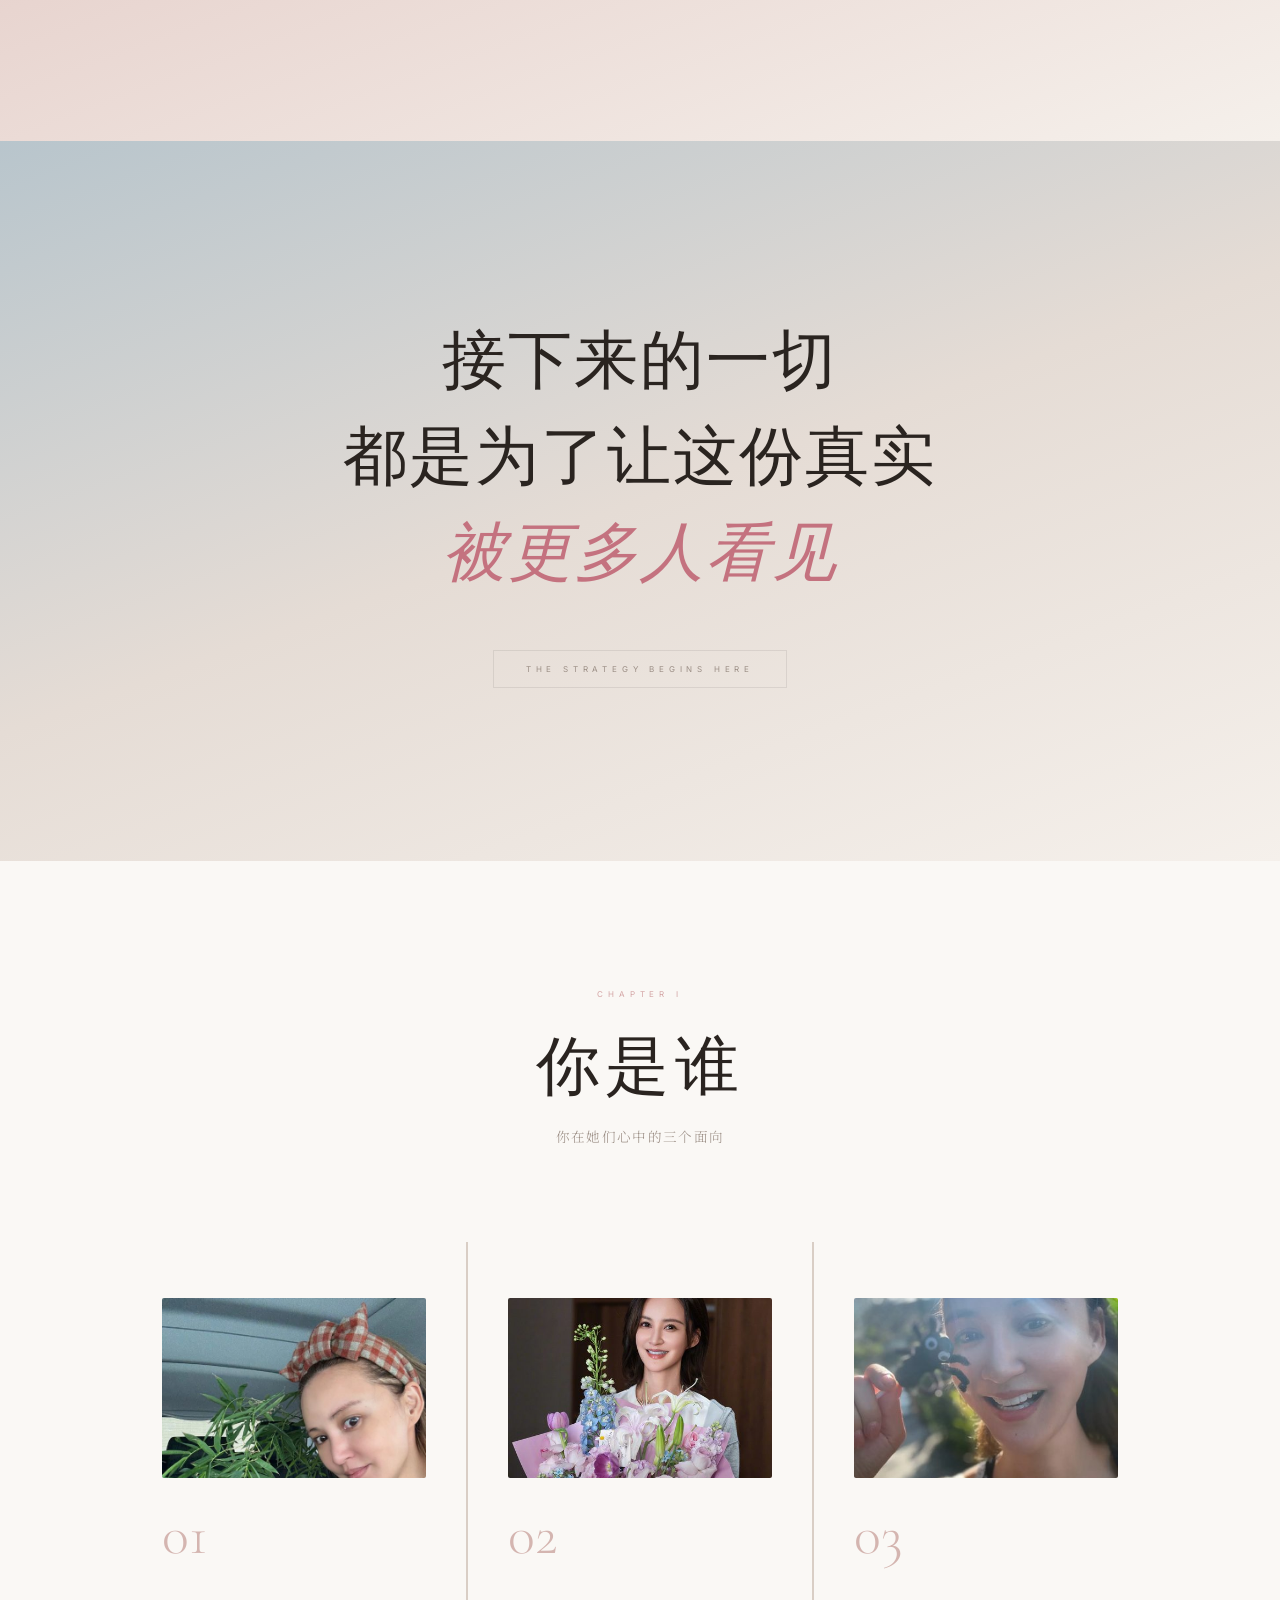
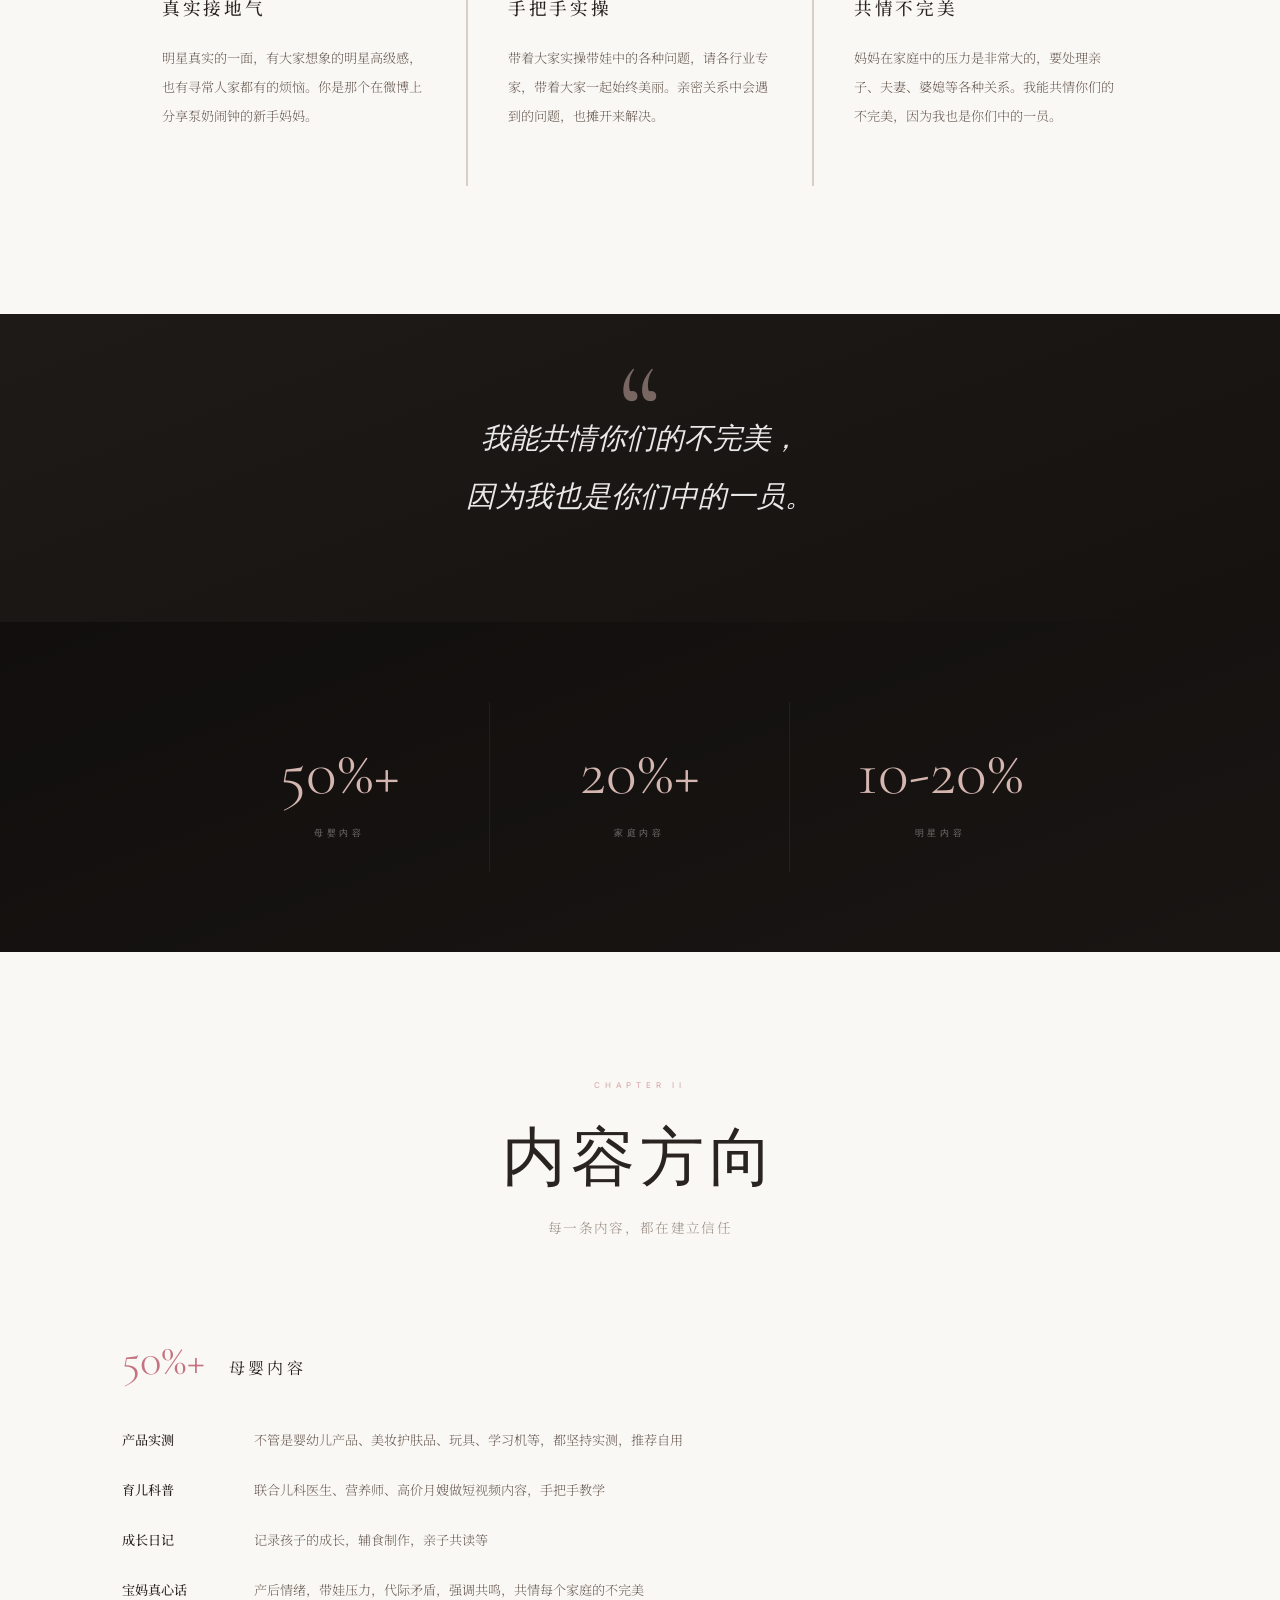
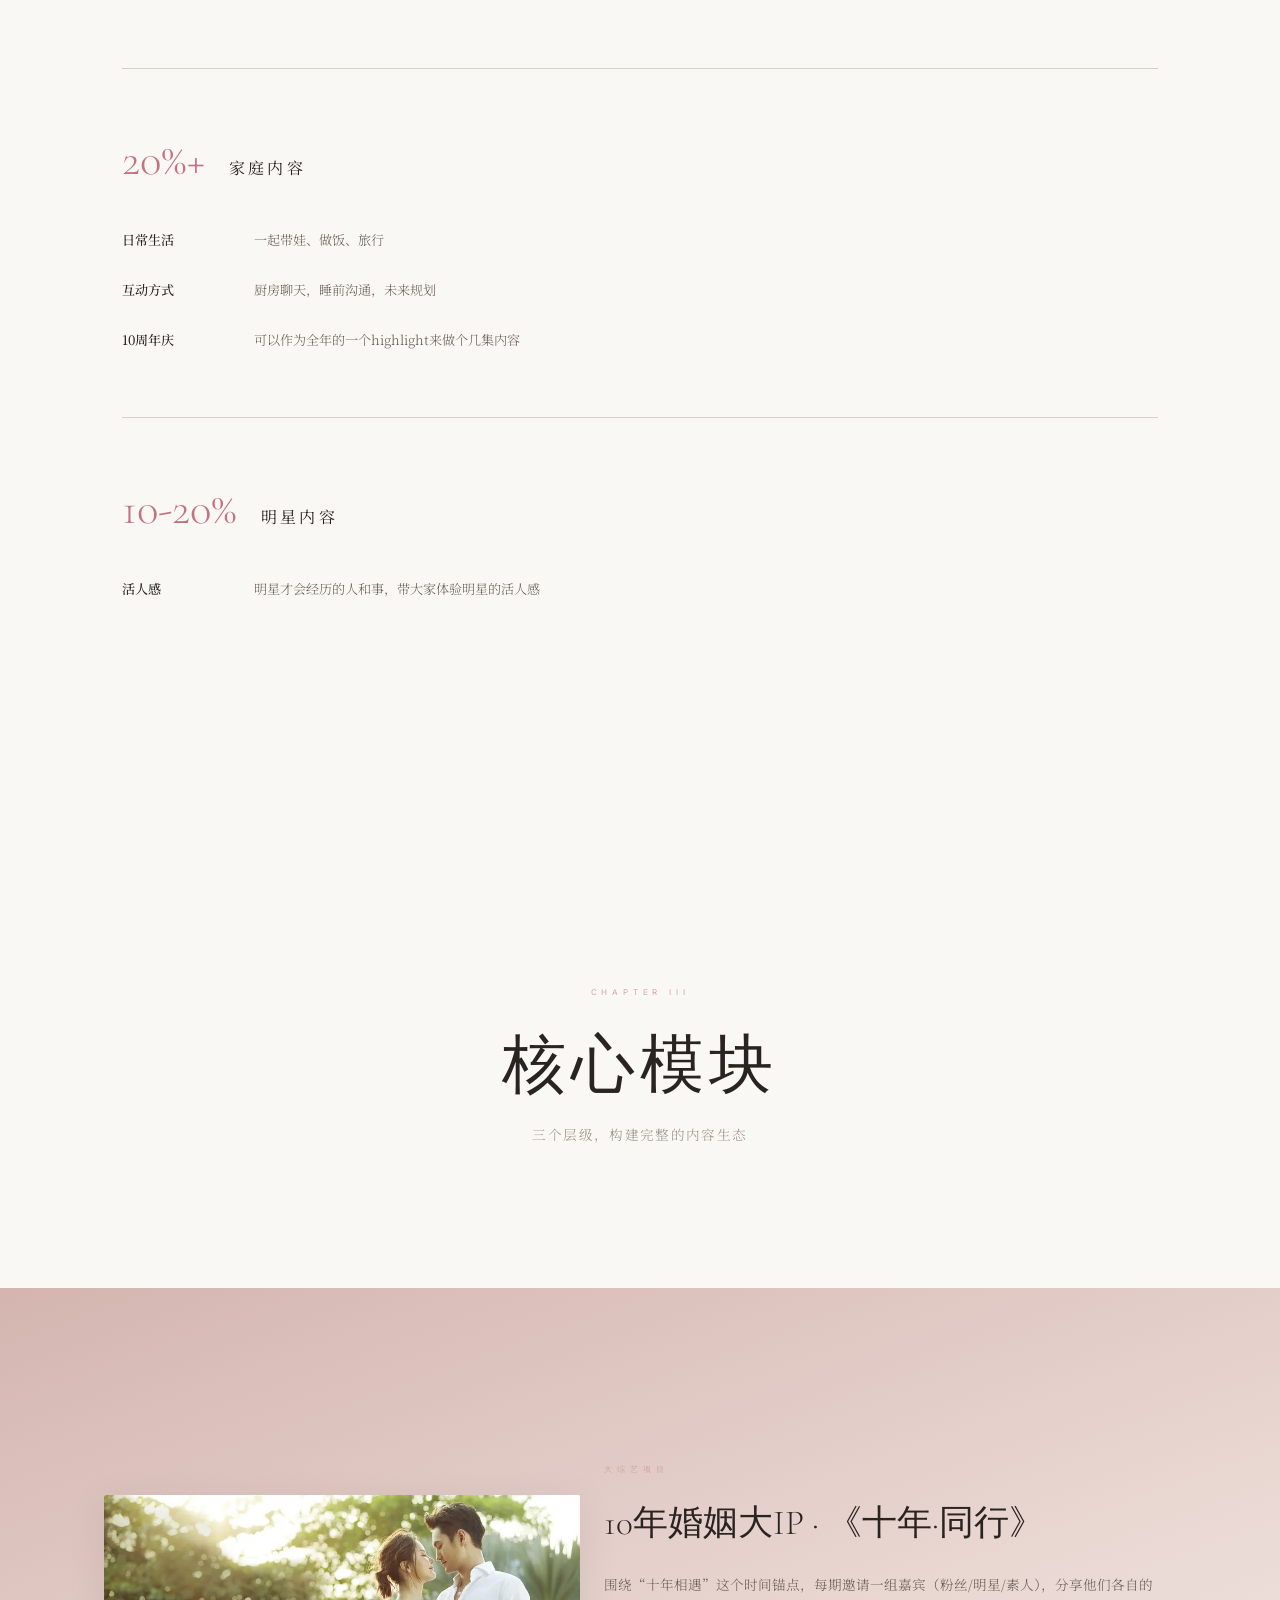
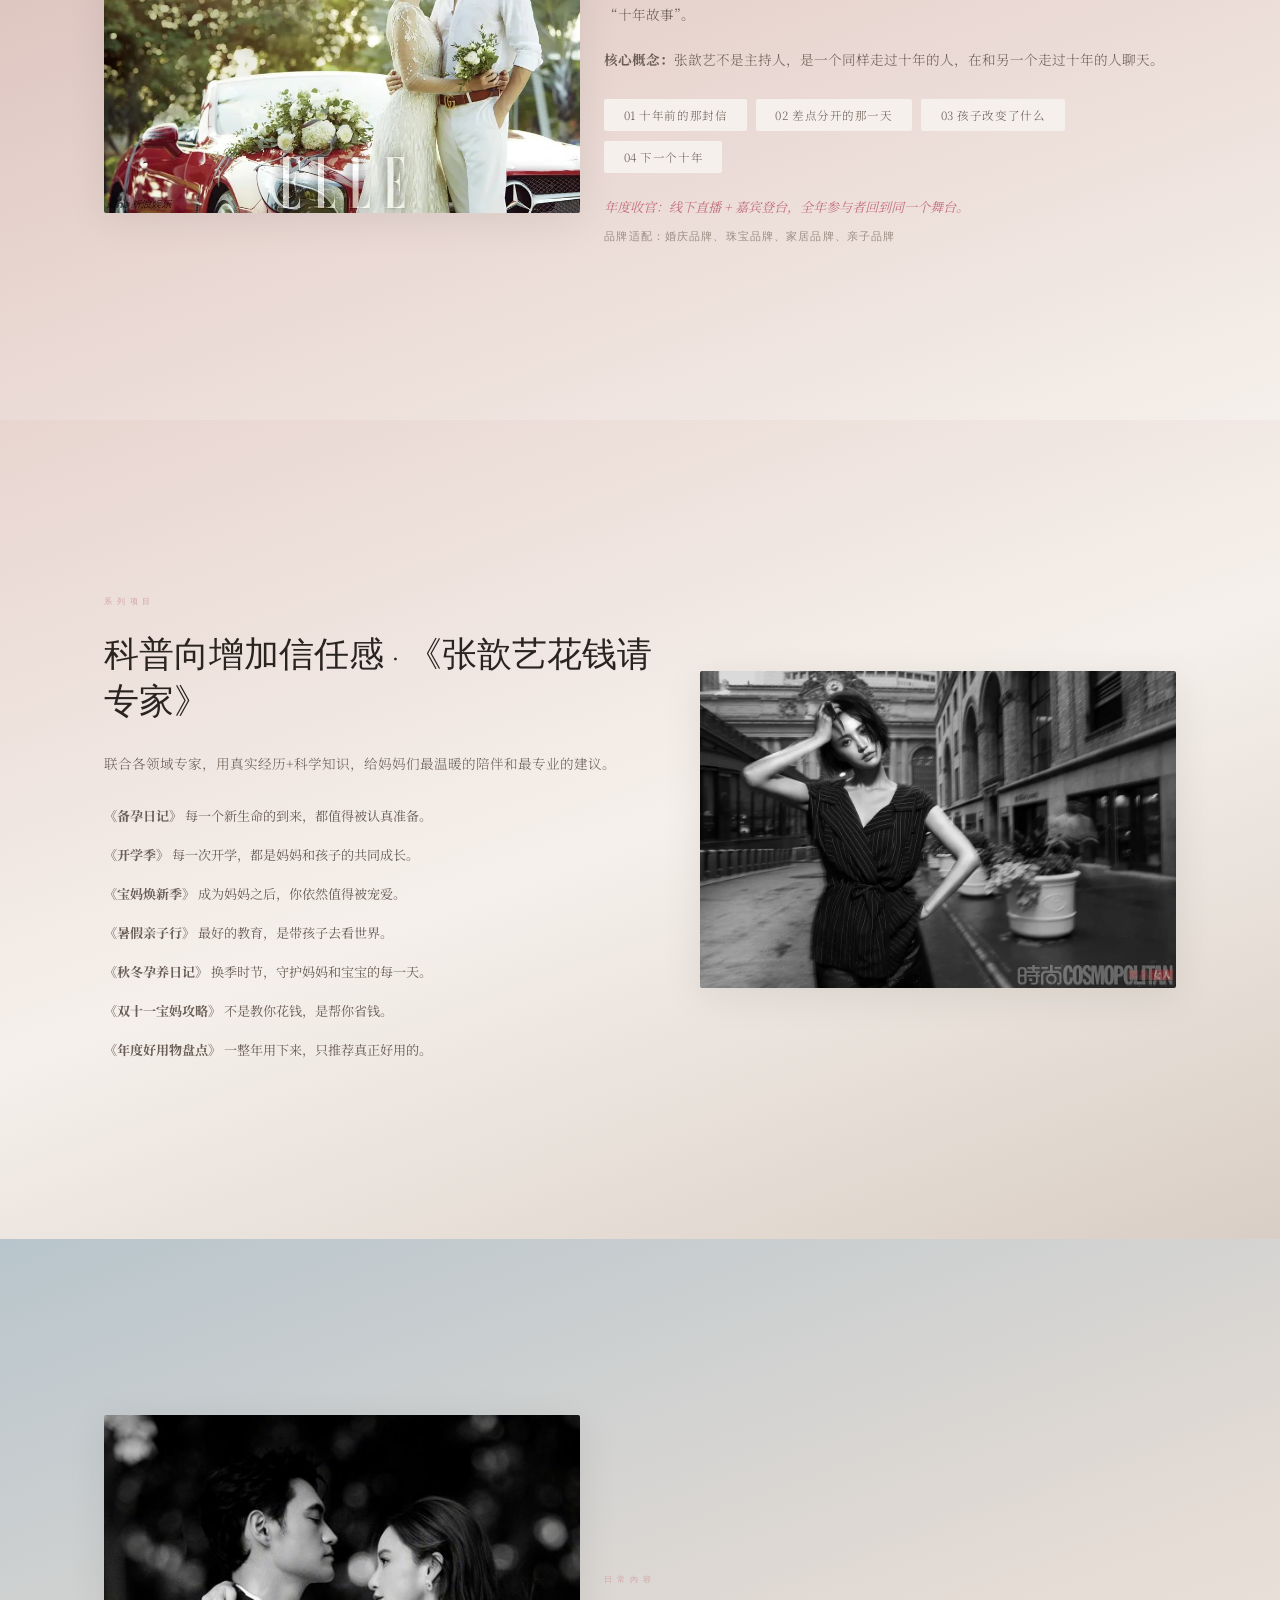
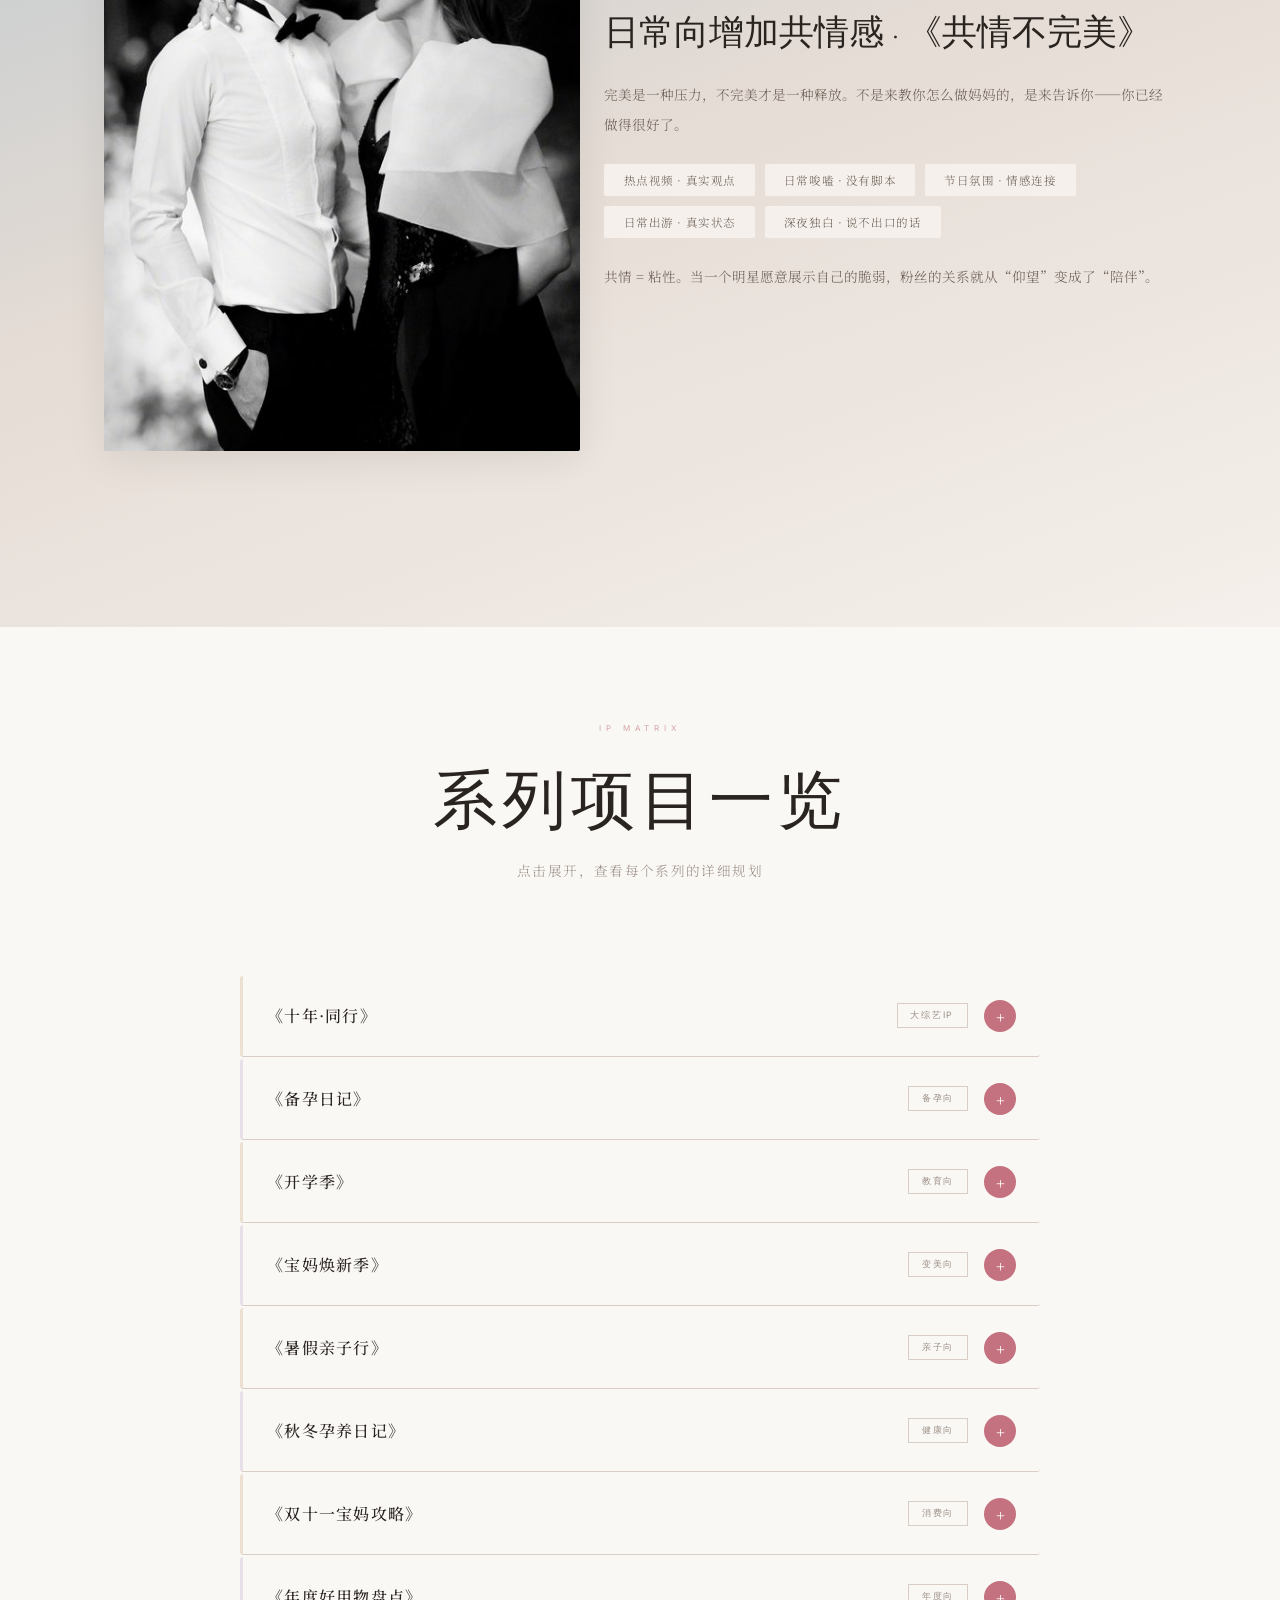
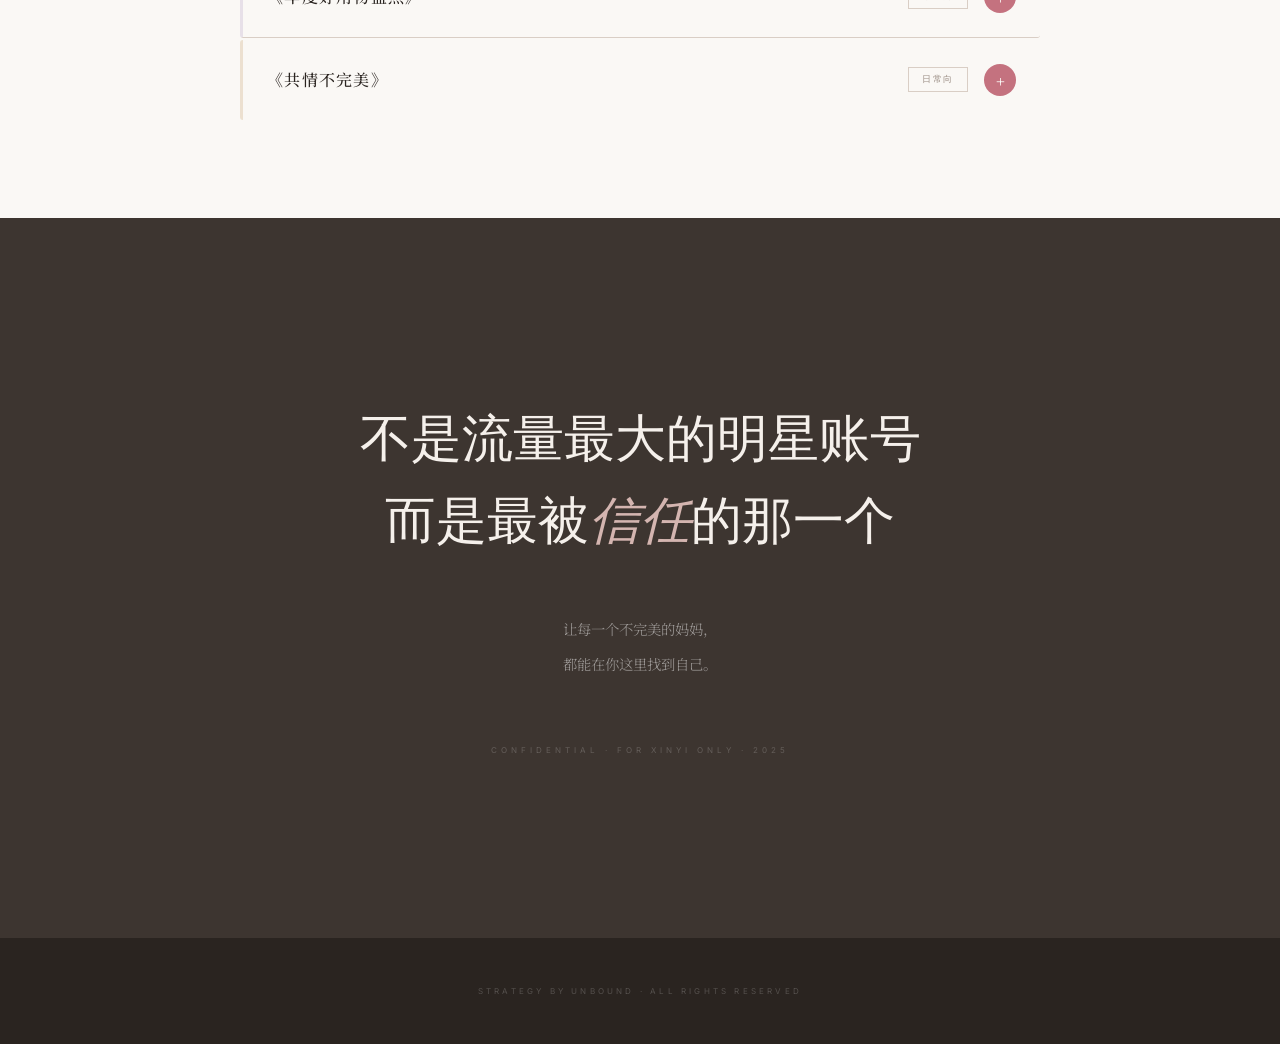
==== commit ca3ec91c: "文案修改：去掉不是降维这是与时俱进，直接大字显示格局那句话" ====
--- a/index.html
+++ b/index.html
@@ -976,11 +976,10 @@
         </div>
     </div>
 </section>
-<!-- CONCEPT: 不是降维 -->
+<!-- CONCEPT: 格局 -->
 <section class="concept concept-grad-3">
     <div class="concept-inner" data-reveal>
-        <p class="concept-big" style="color:#fff;">这不是降维<br>这是<em>与时俱进</em></p>
-        <p class="concept-sub" style="color:rgba(255,255,255,0.6);">当一个好演员愿意走进千万个家庭的日常，那是一种<strong style="color: var(--morandi-pink);">格局</strong>。</p>
+        <p class="concept-big" style="color:#fff;">当一个好演员愿意走进千万个家庭的日常<br>那是一种<em>格局</em></p>
     </div>
 </section>
 <!-- CONCEPT: 真实 + 不完美 + 过渡 -->
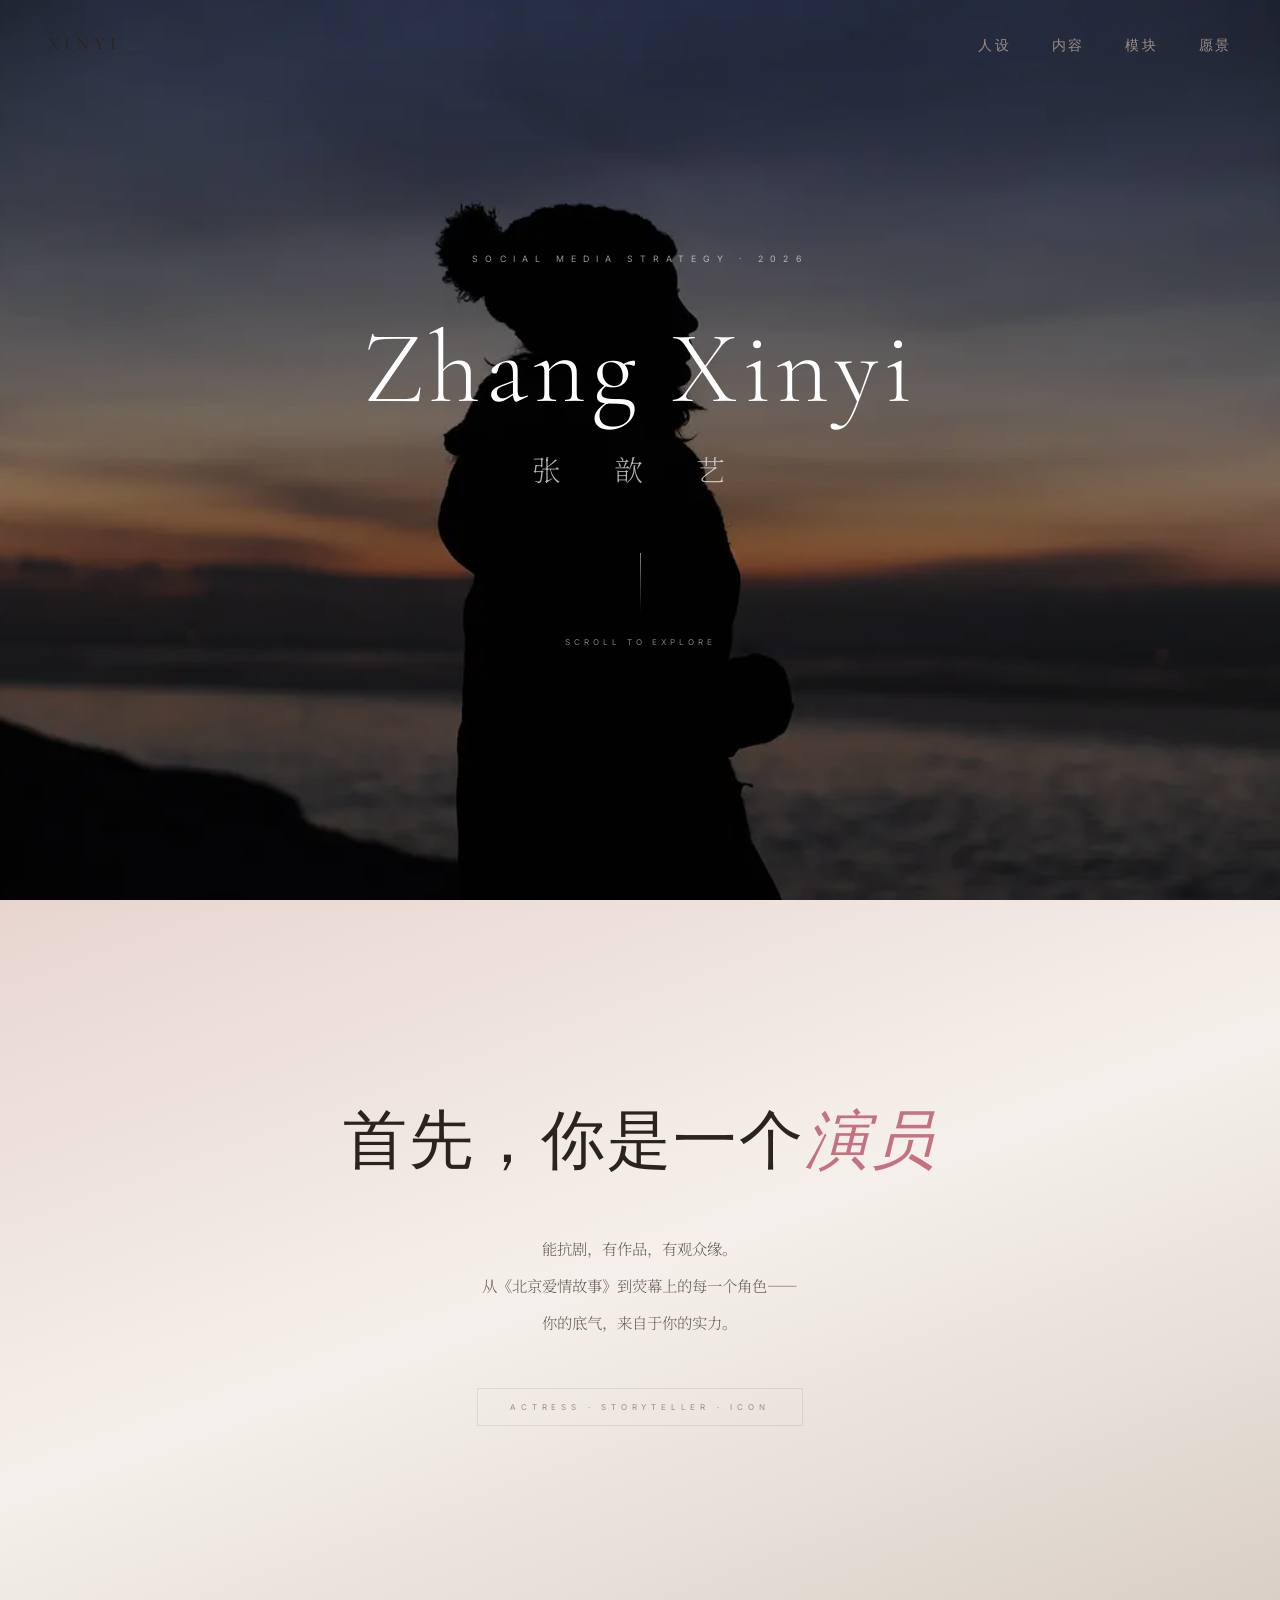
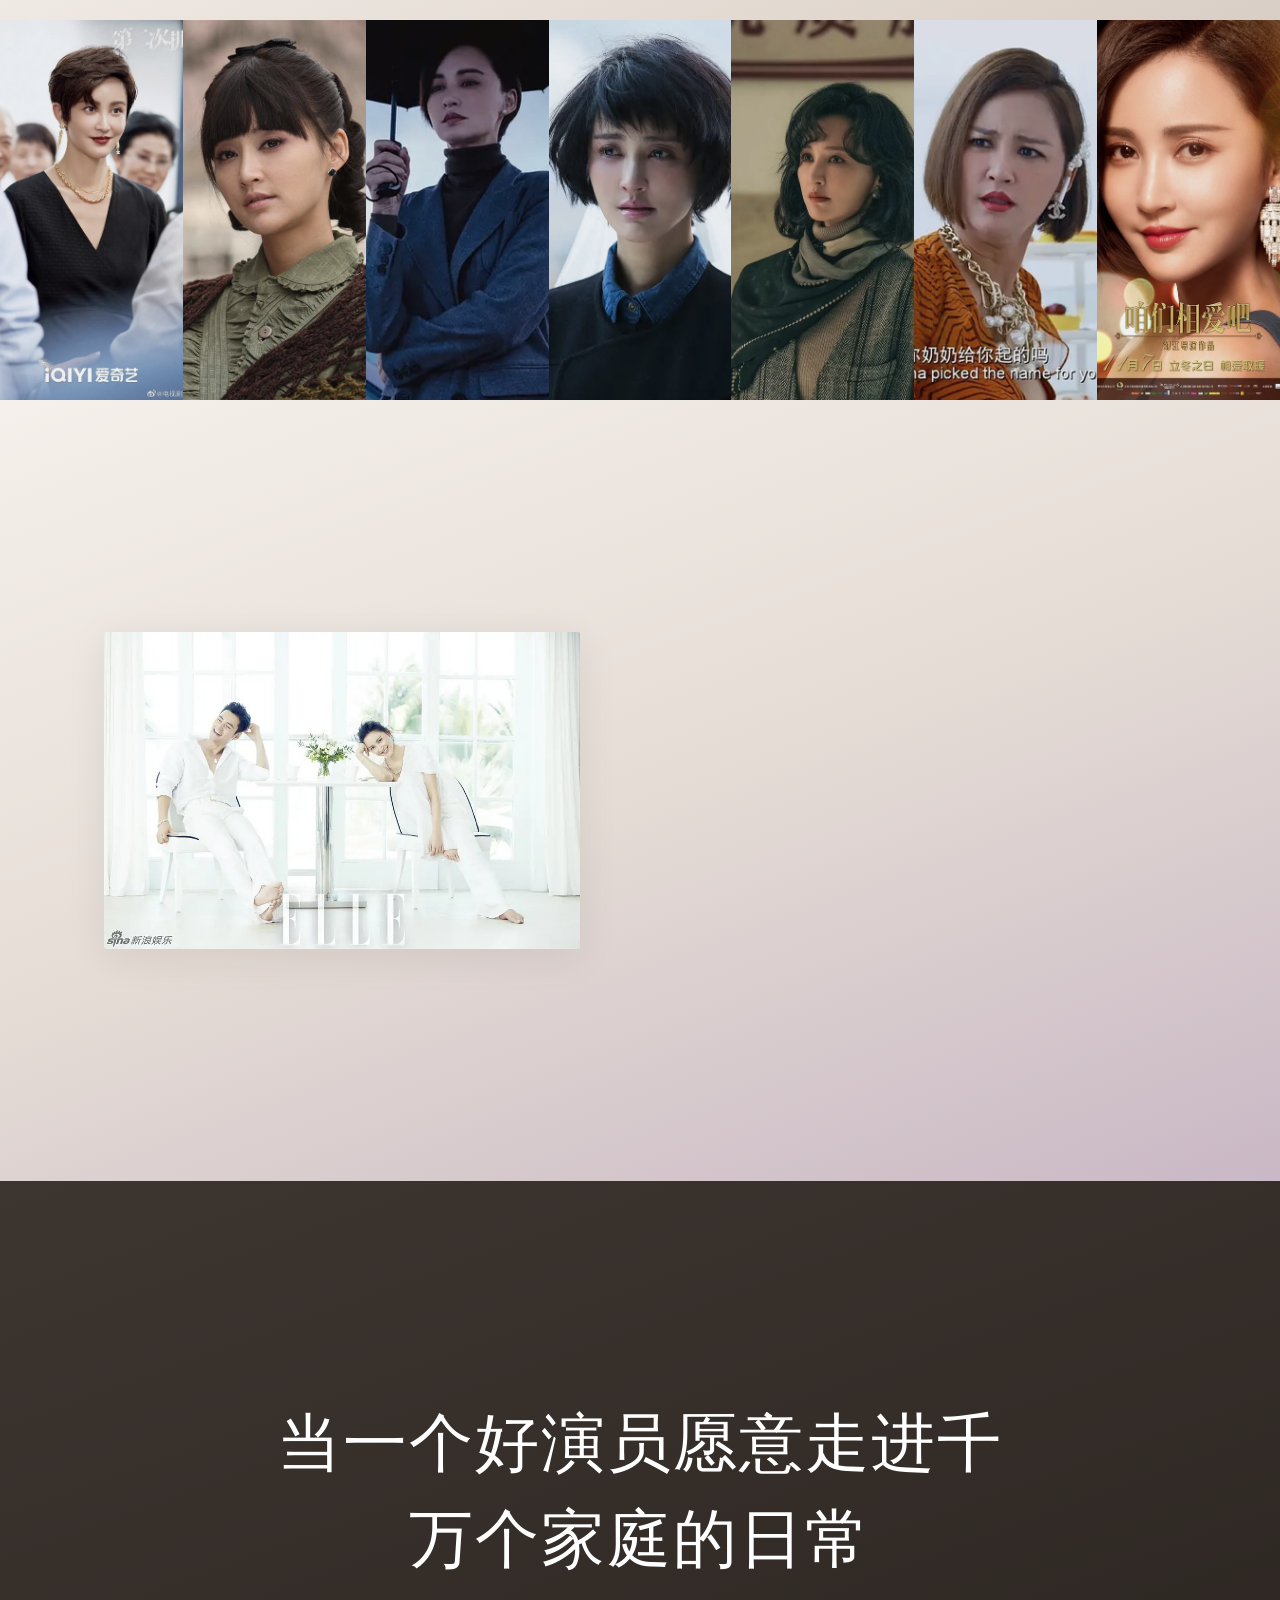
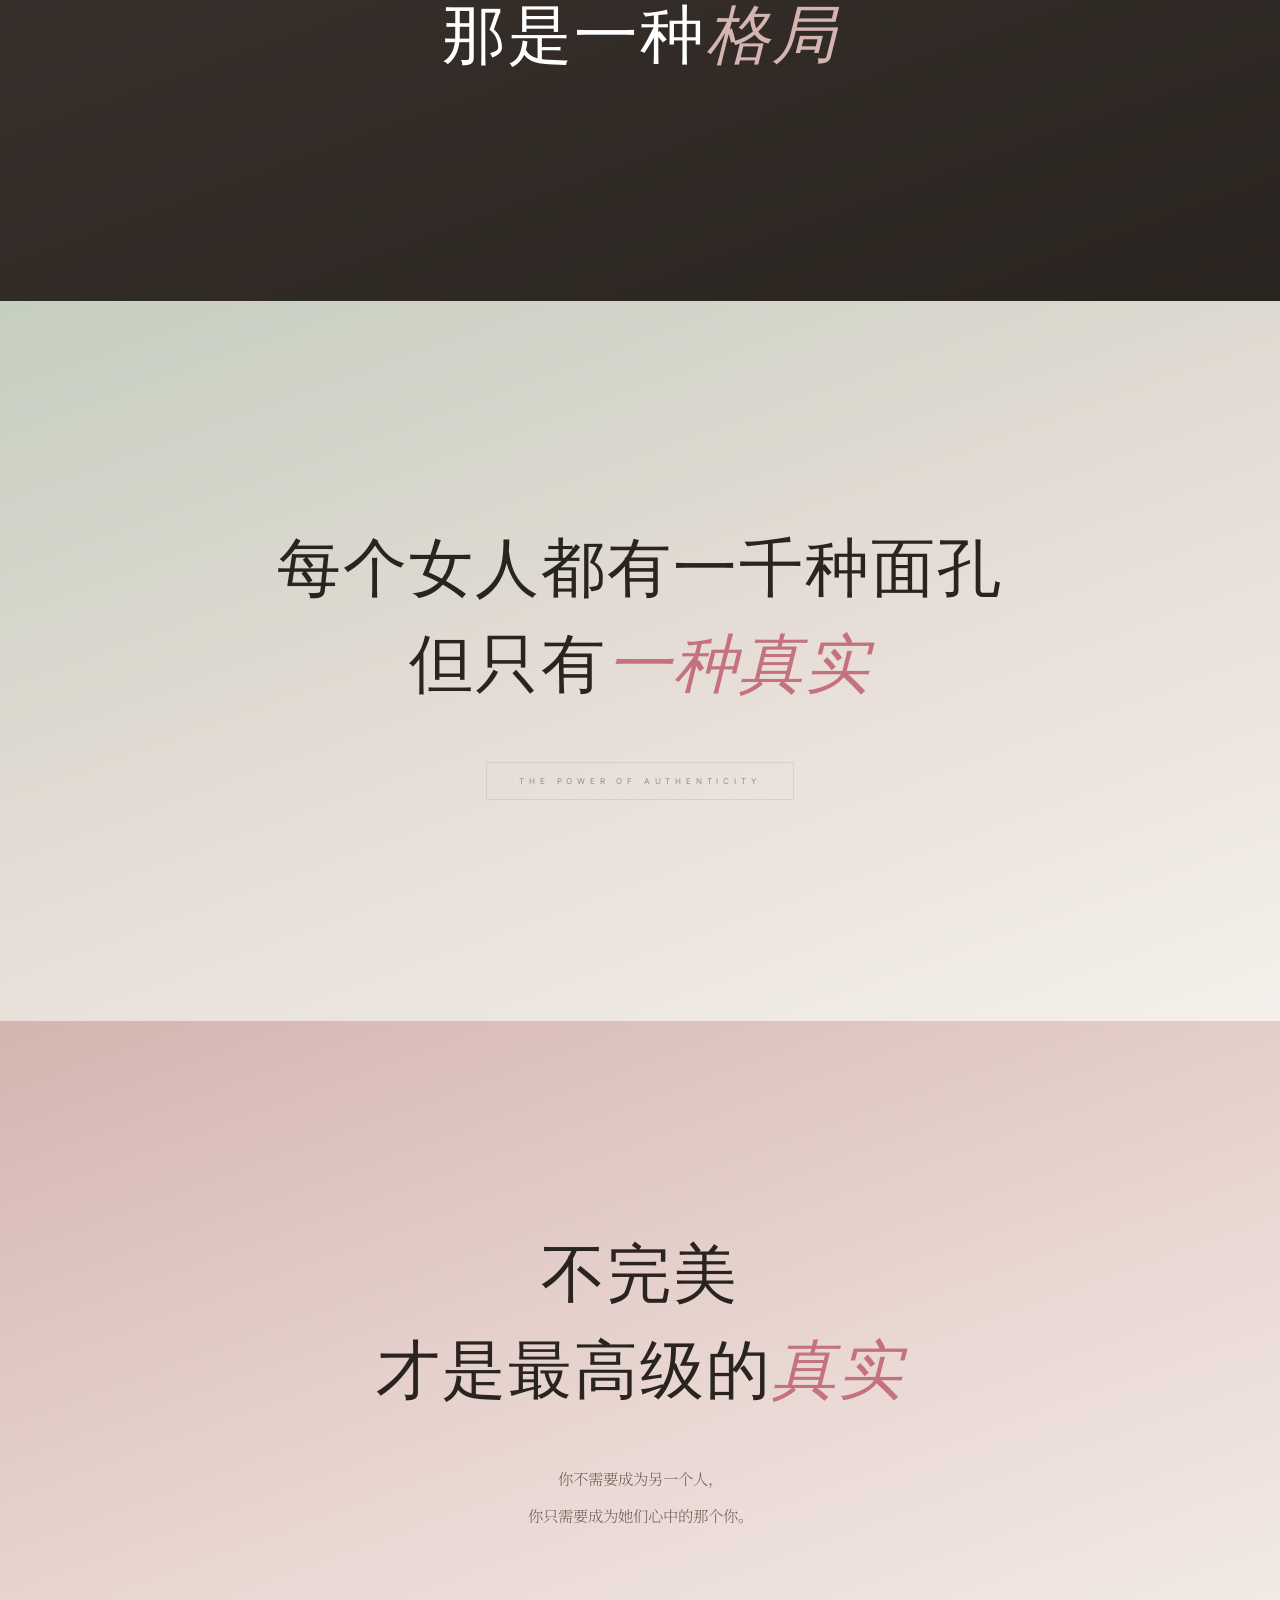
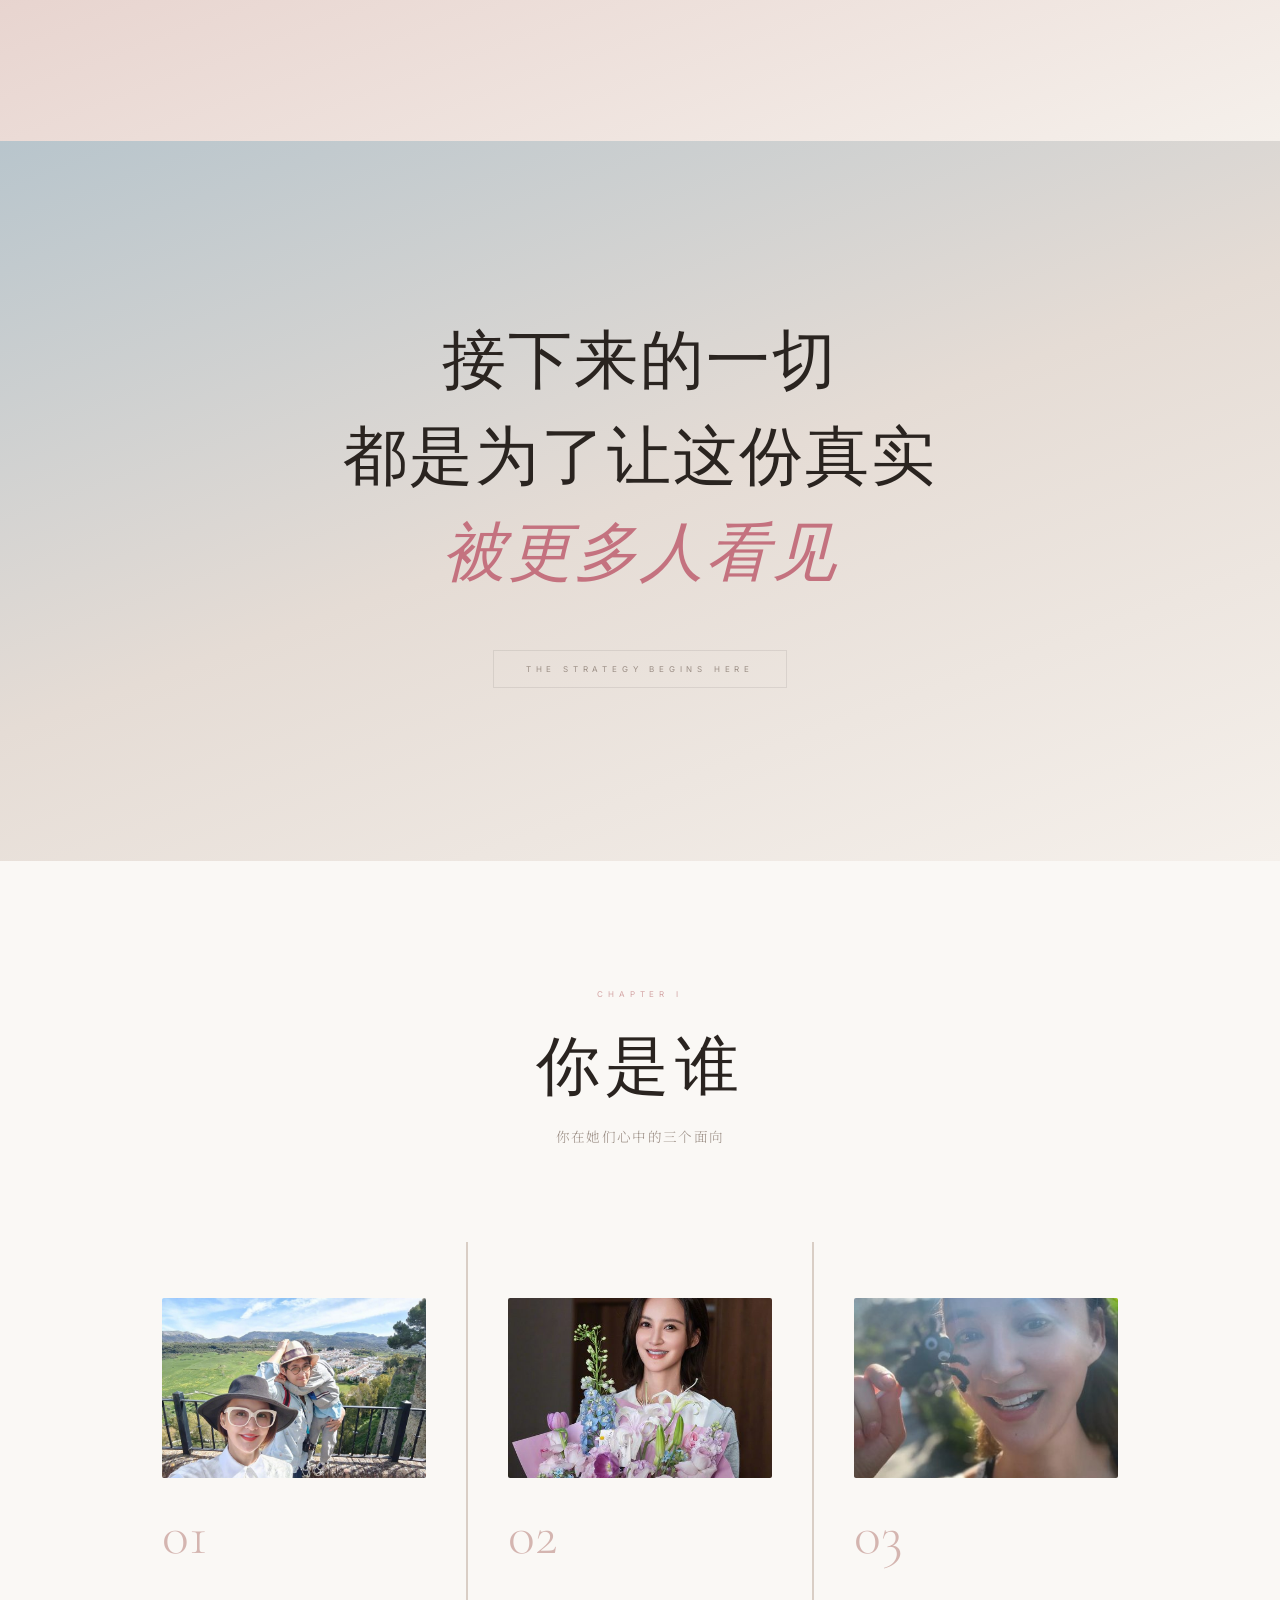
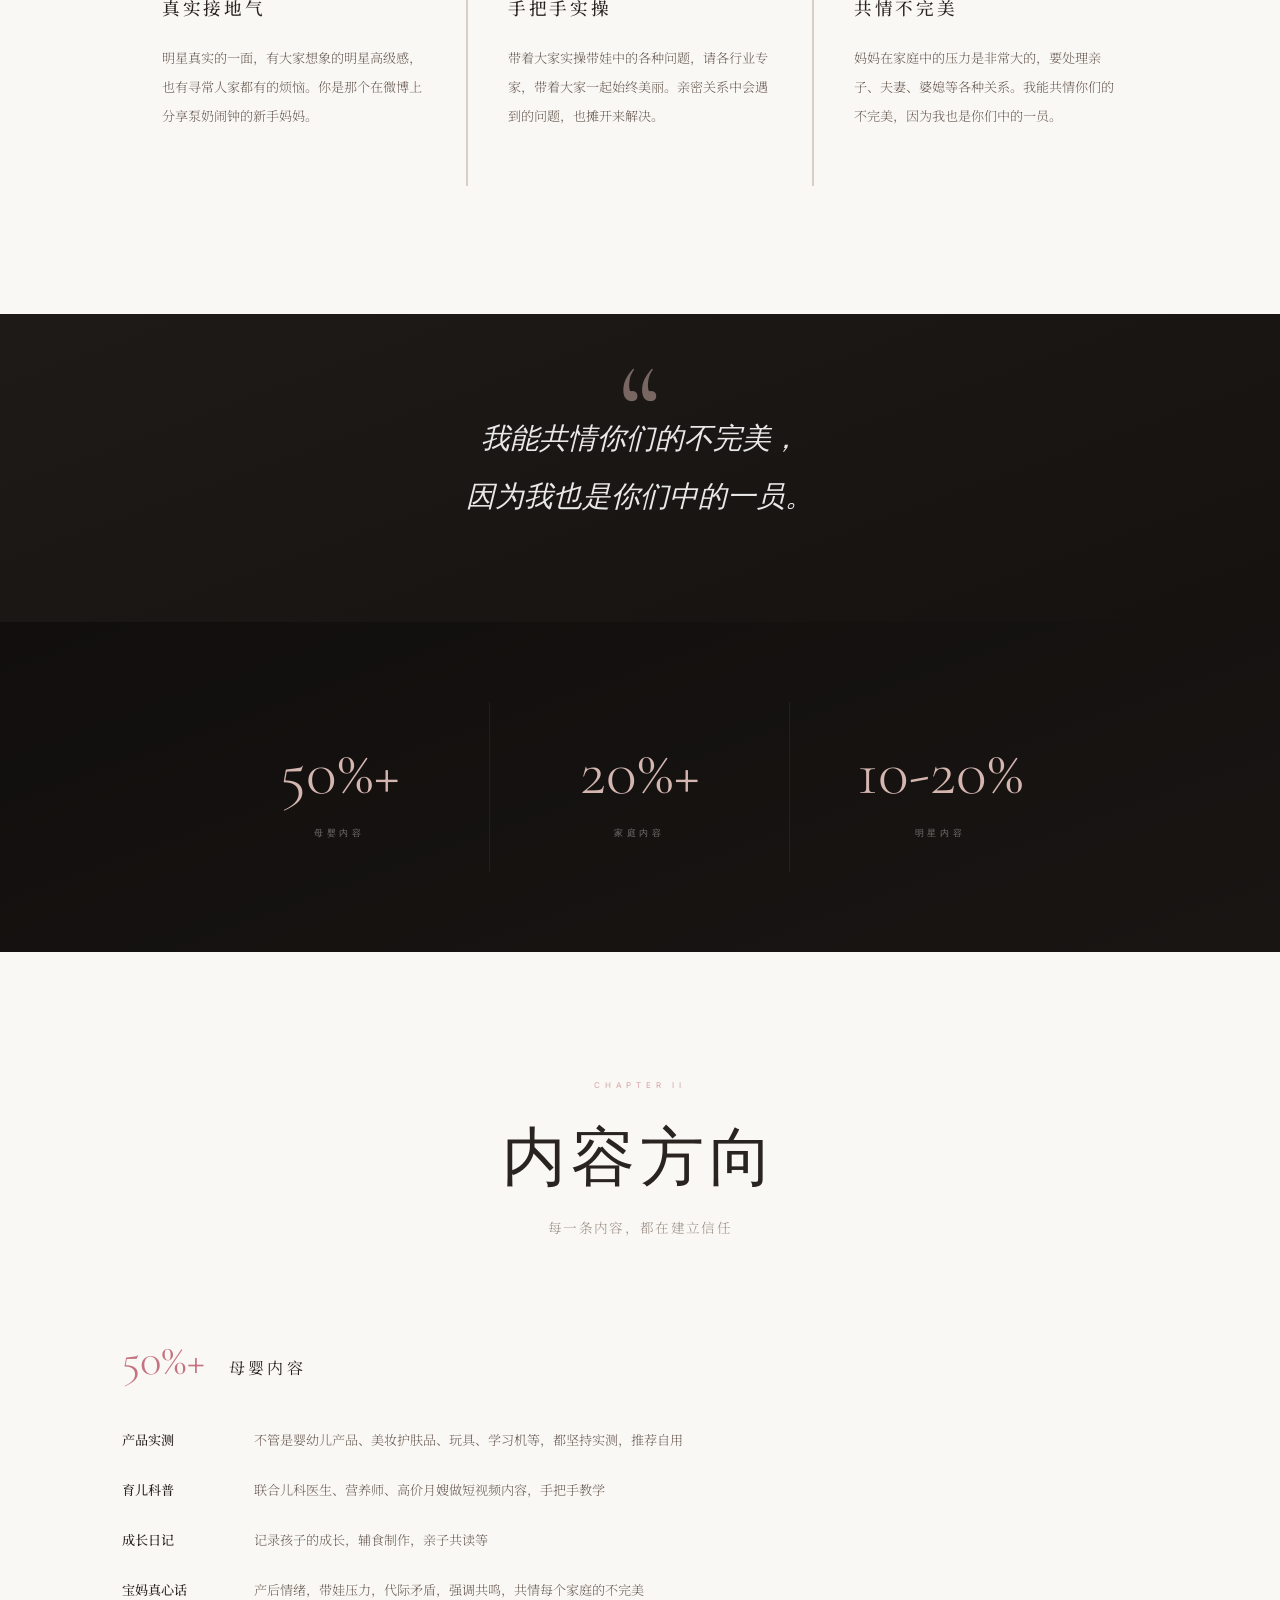
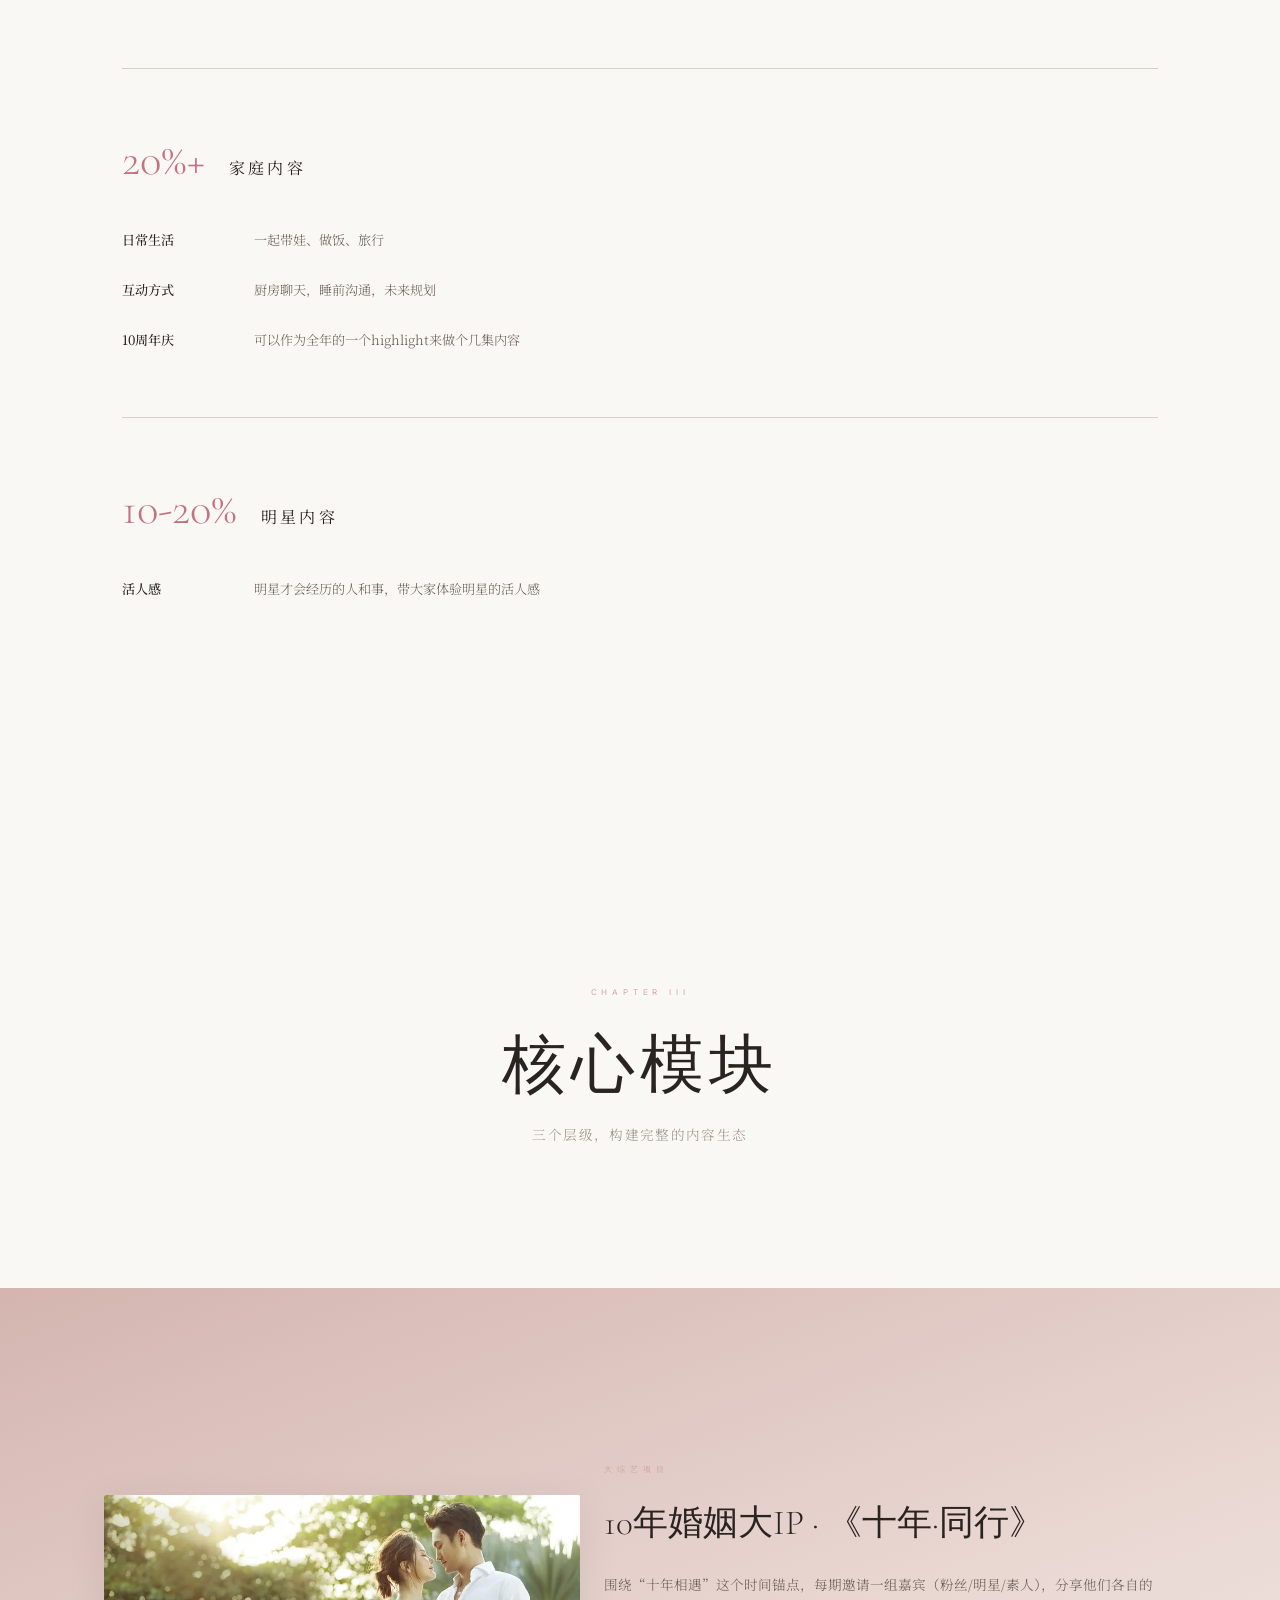
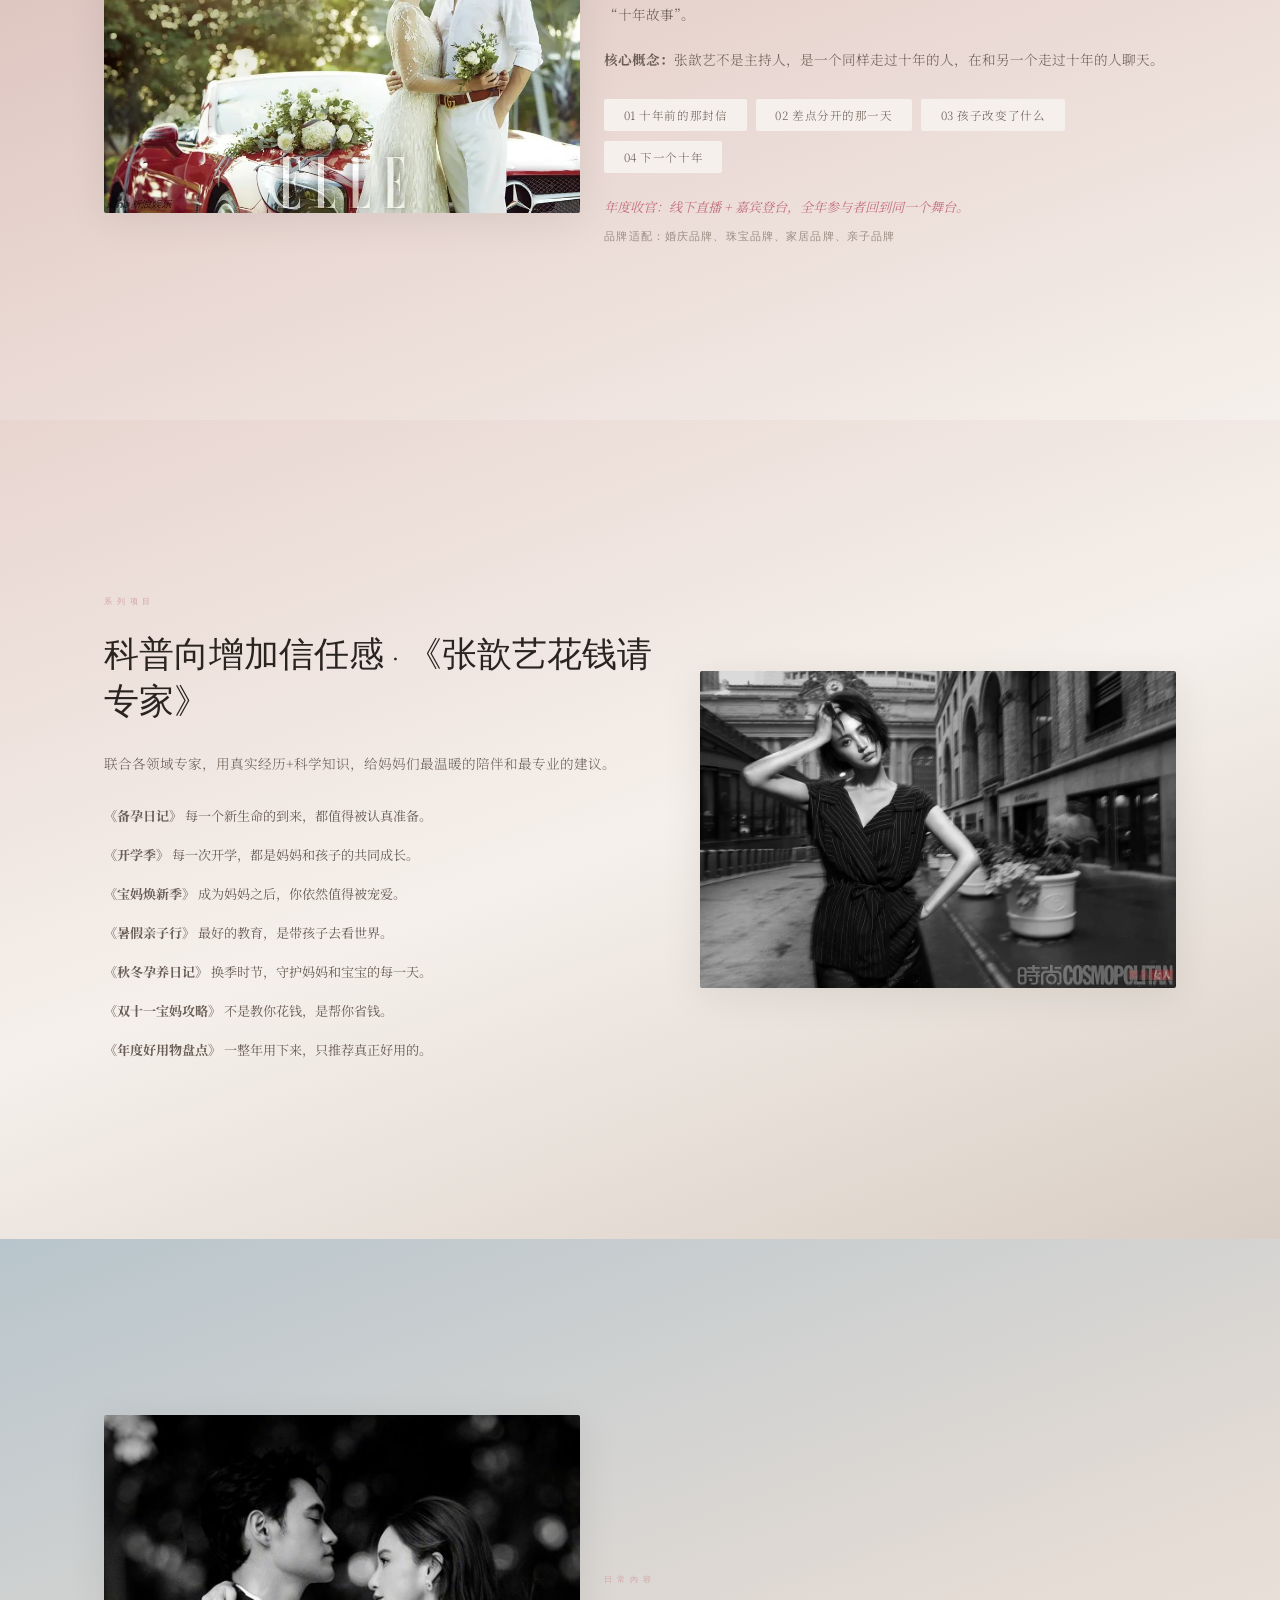
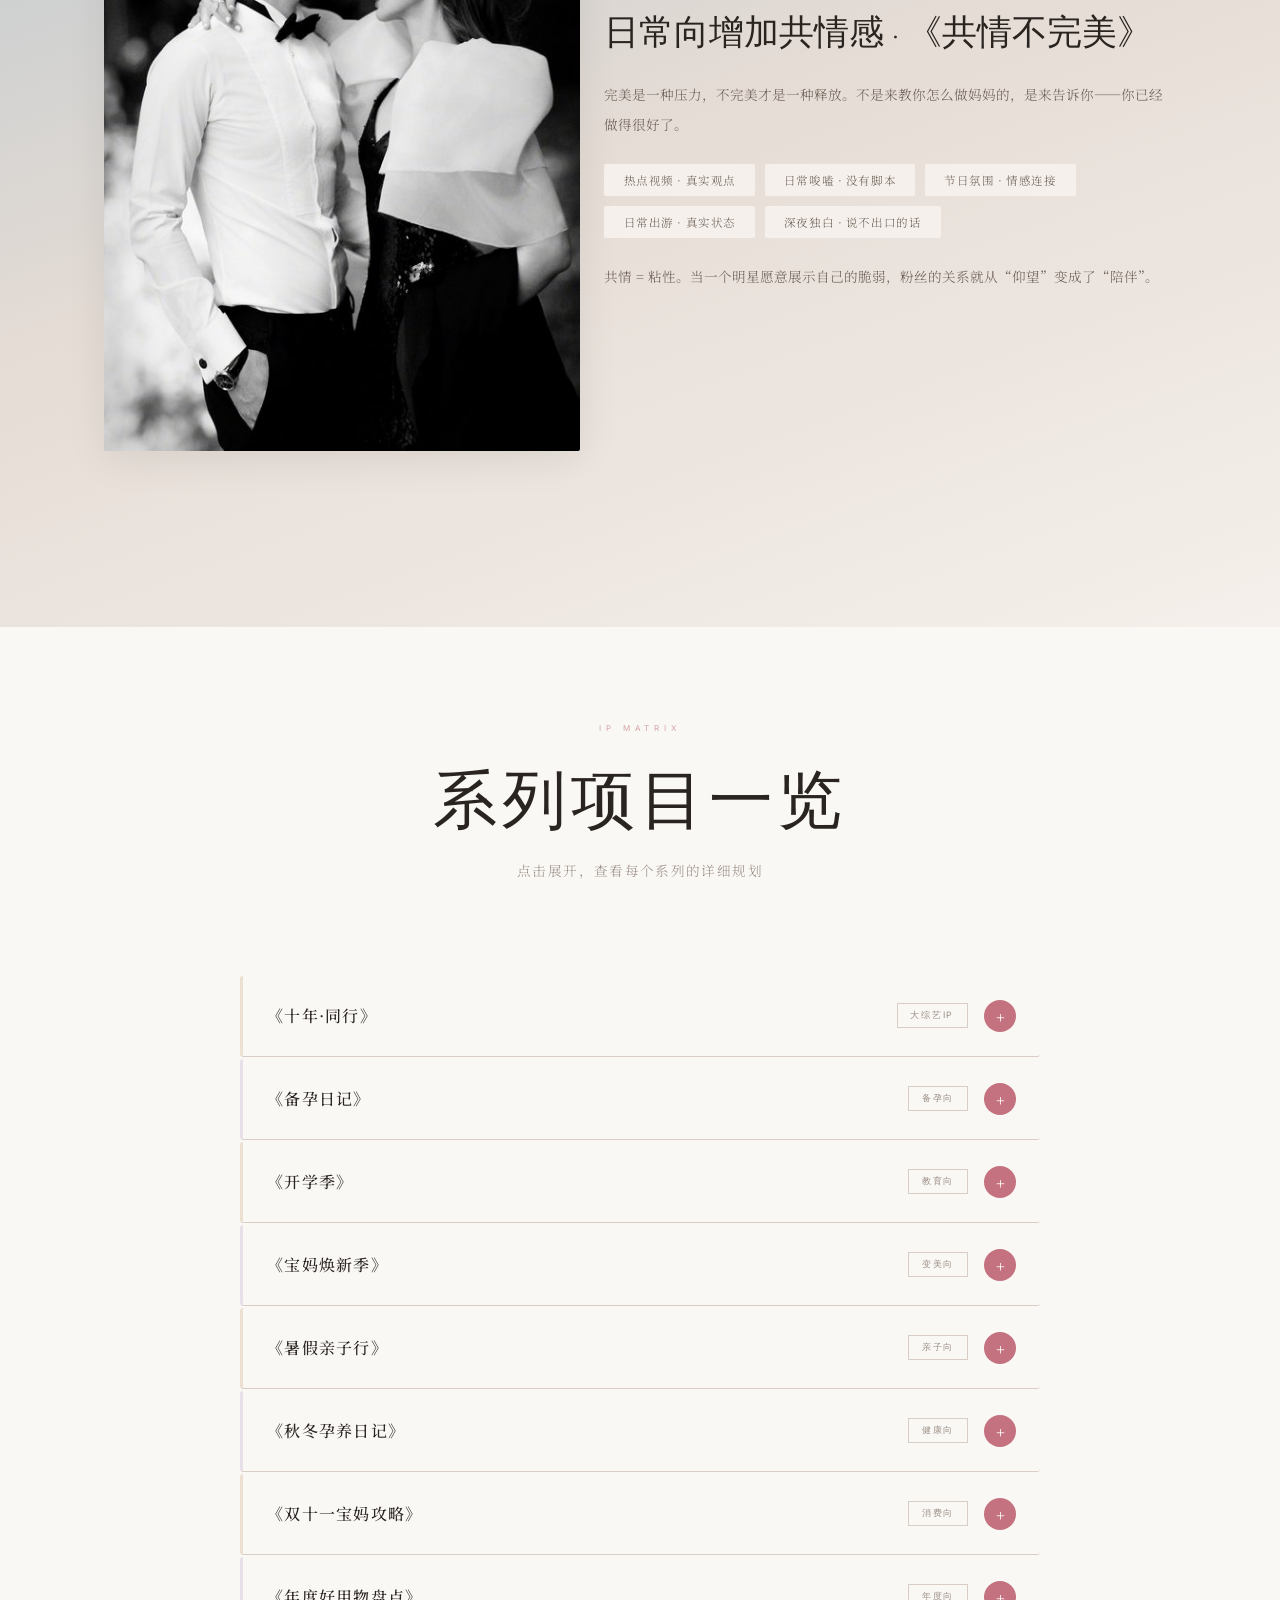
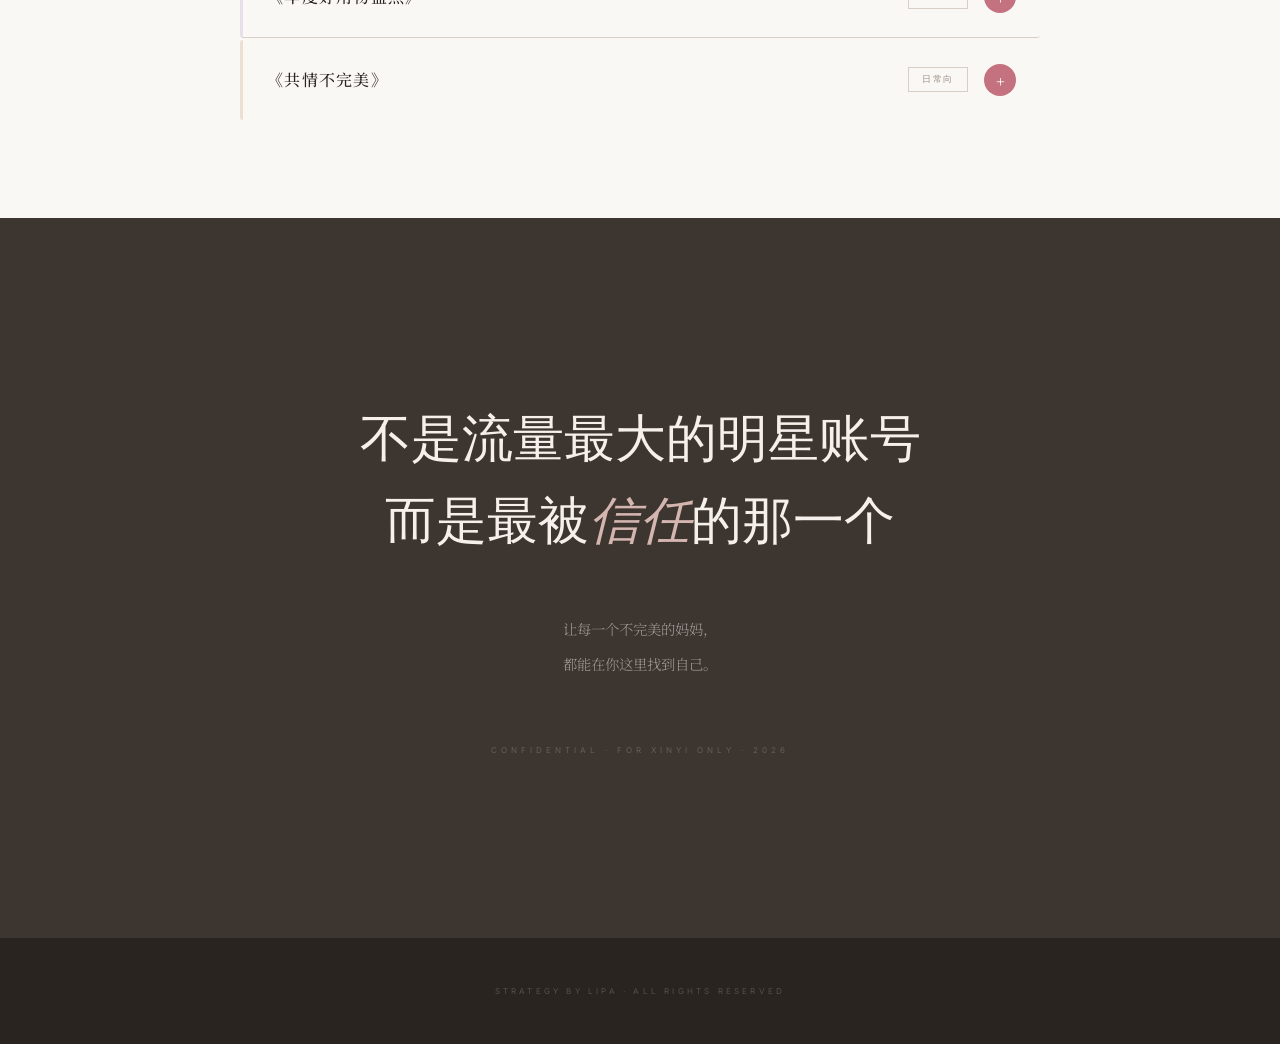
==== commit 808b0348: "更新：年份改为2026，署名改为Lipa" ====
--- a/index.html
+++ b/index.html
@@ -940,7 +940,7 @@
 </nav>
 <!-- HERO -->
 <section class="hero">
-    <p class="hero-label">Social Media Strategy · 2025</p>
+    <p class="hero-label">Social Media Strategy · 2026</p>
     <h1 class="hero-title">Zhang Xinyi</h1>
     <p class="hero-chinese">张 歆 艺</p>
     <div class="hero-line"></div>
@@ -1267,12 +1267,12 @@
     <div class="closing-inner" data-reveal>
         <p class="closing-big">不是流量最大的明星账号<br>而是最被<em>信任</em>的那一个</p>
         <p class="closing-sub">让每一个不完美的妈妈，<br>都能在你这里找到自己。</p>
-        <p class="closing-sign">Confidential · For Xinyi Only · 2025</p>
+        <p class="closing-sign">Confidential · For Xinyi Only · 2026</p>
     </div>
 </section>
 <!-- FOOTER -->
 <footer class="footer">
-    <p>Strategy by Unbound · All Rights Reserved</p>
+    <p>Strategy by Lipa · All Rights Reserved</p>
 </footer>
 <script>
 // Progress bar
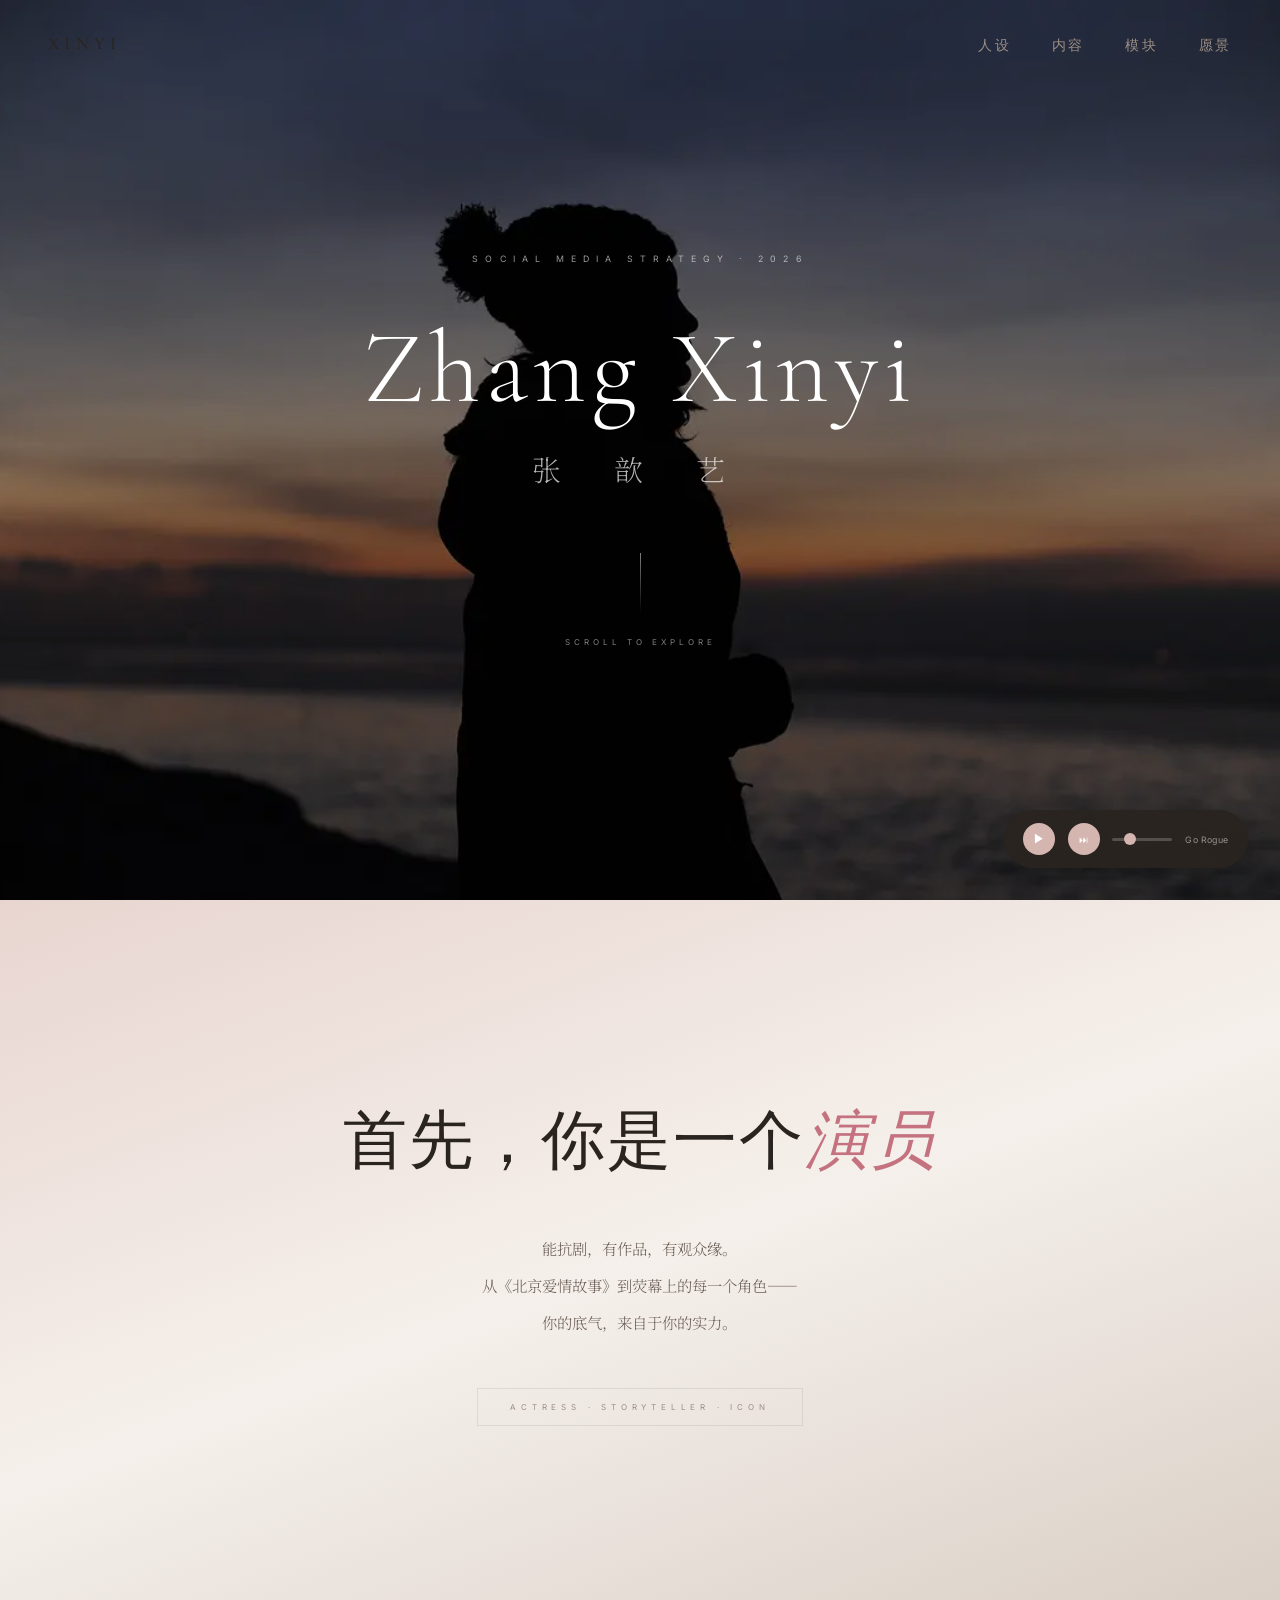
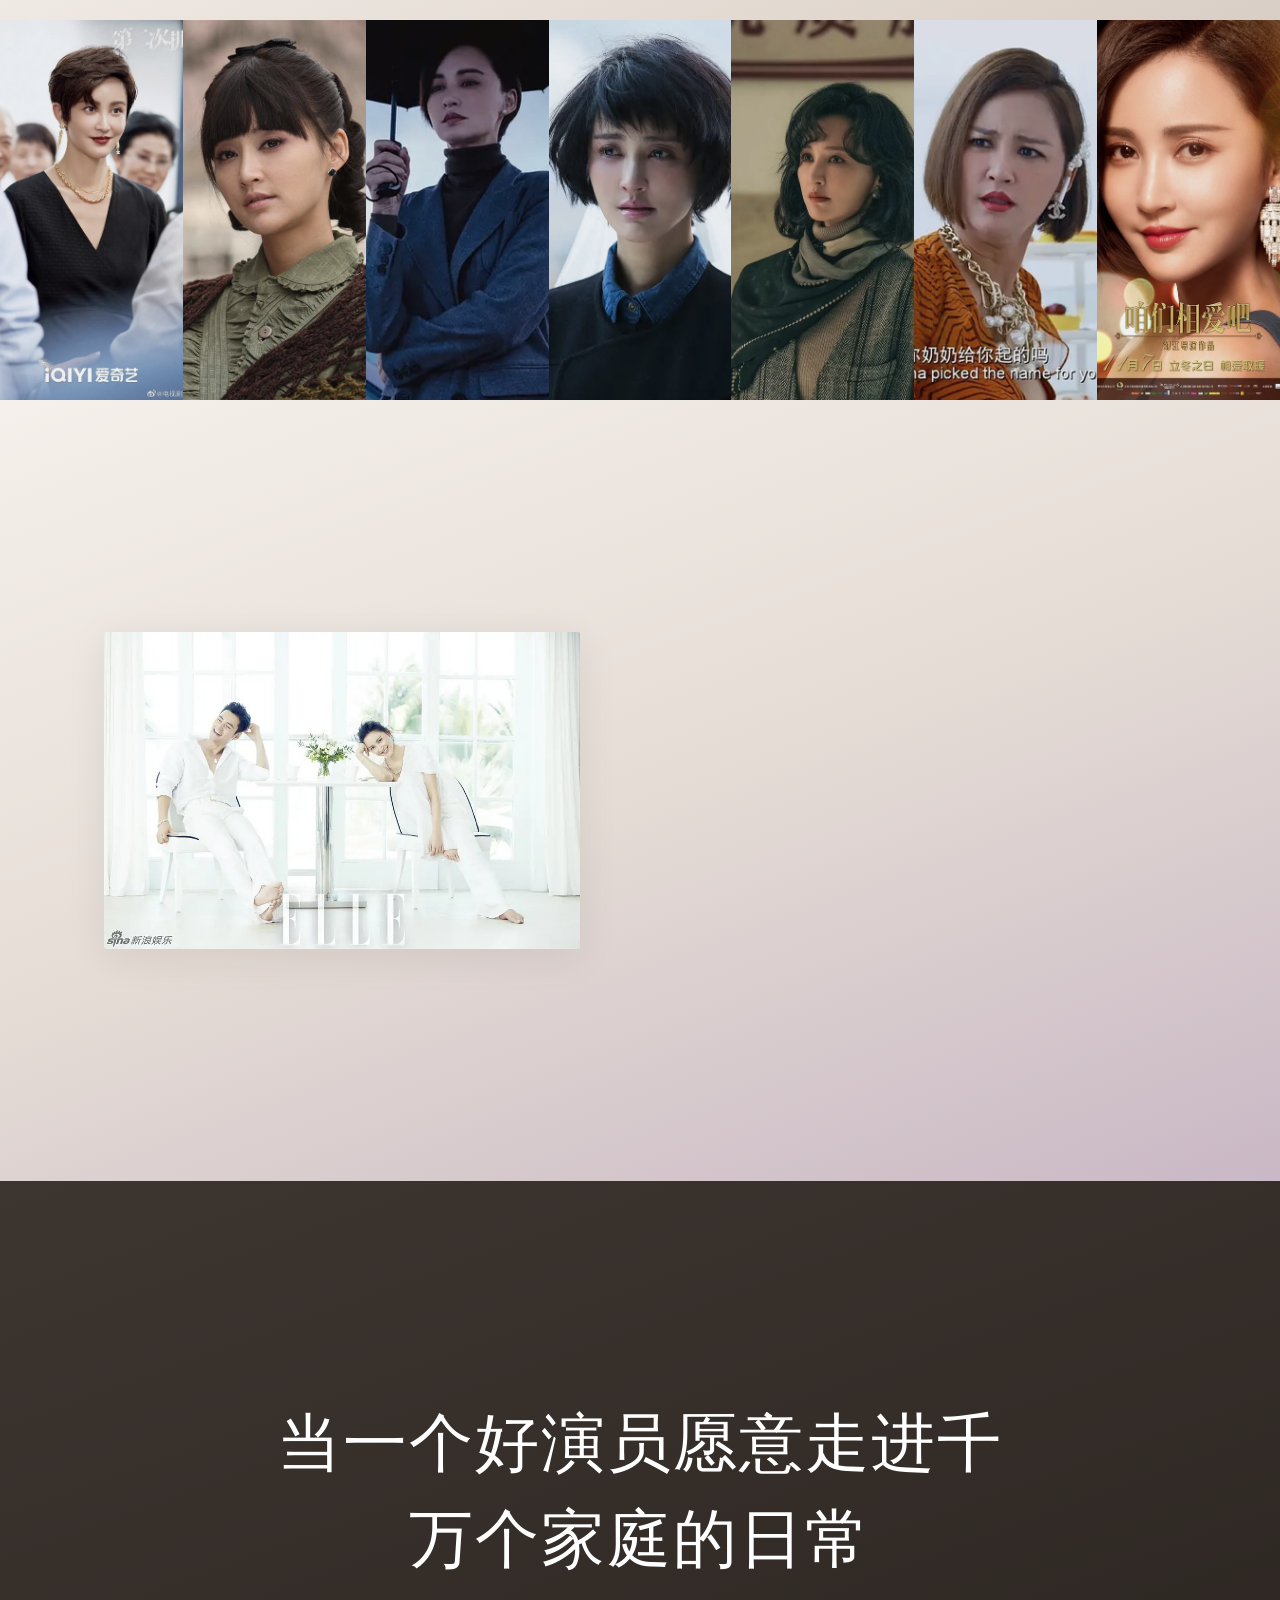
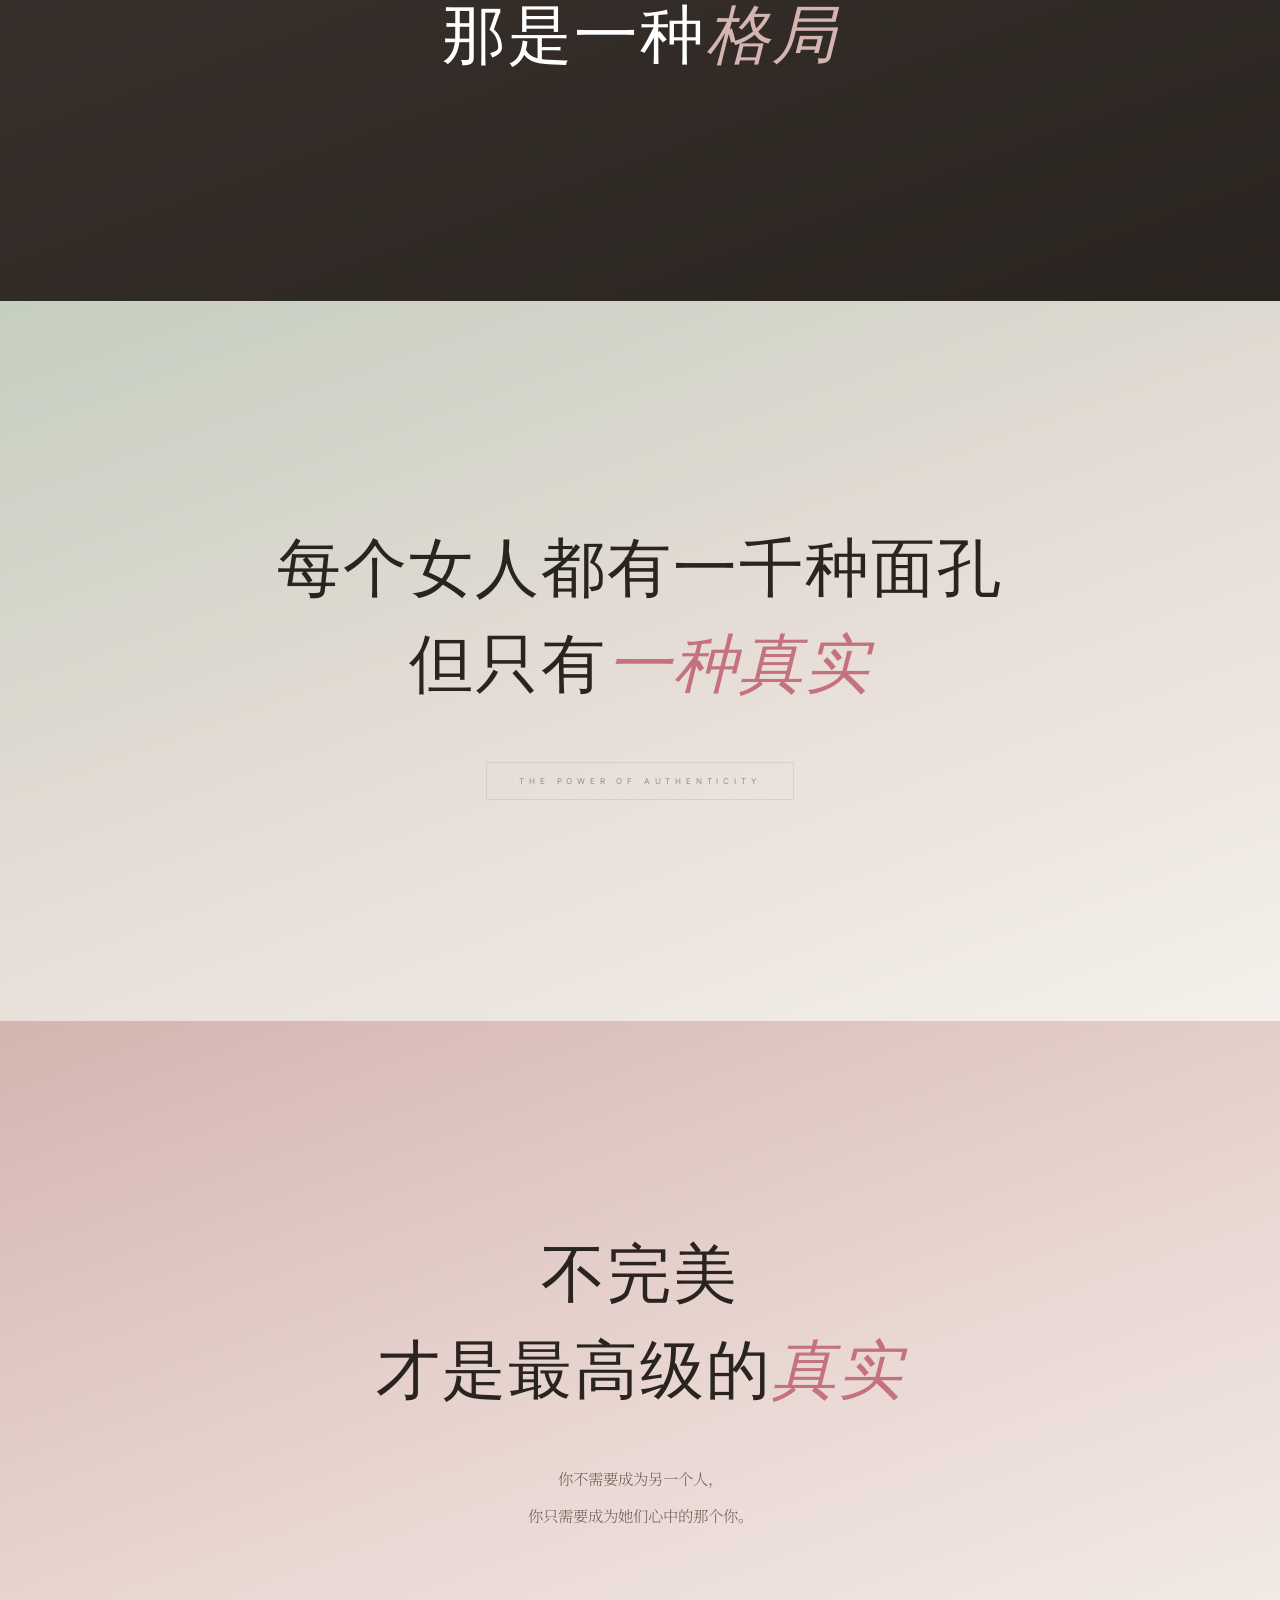
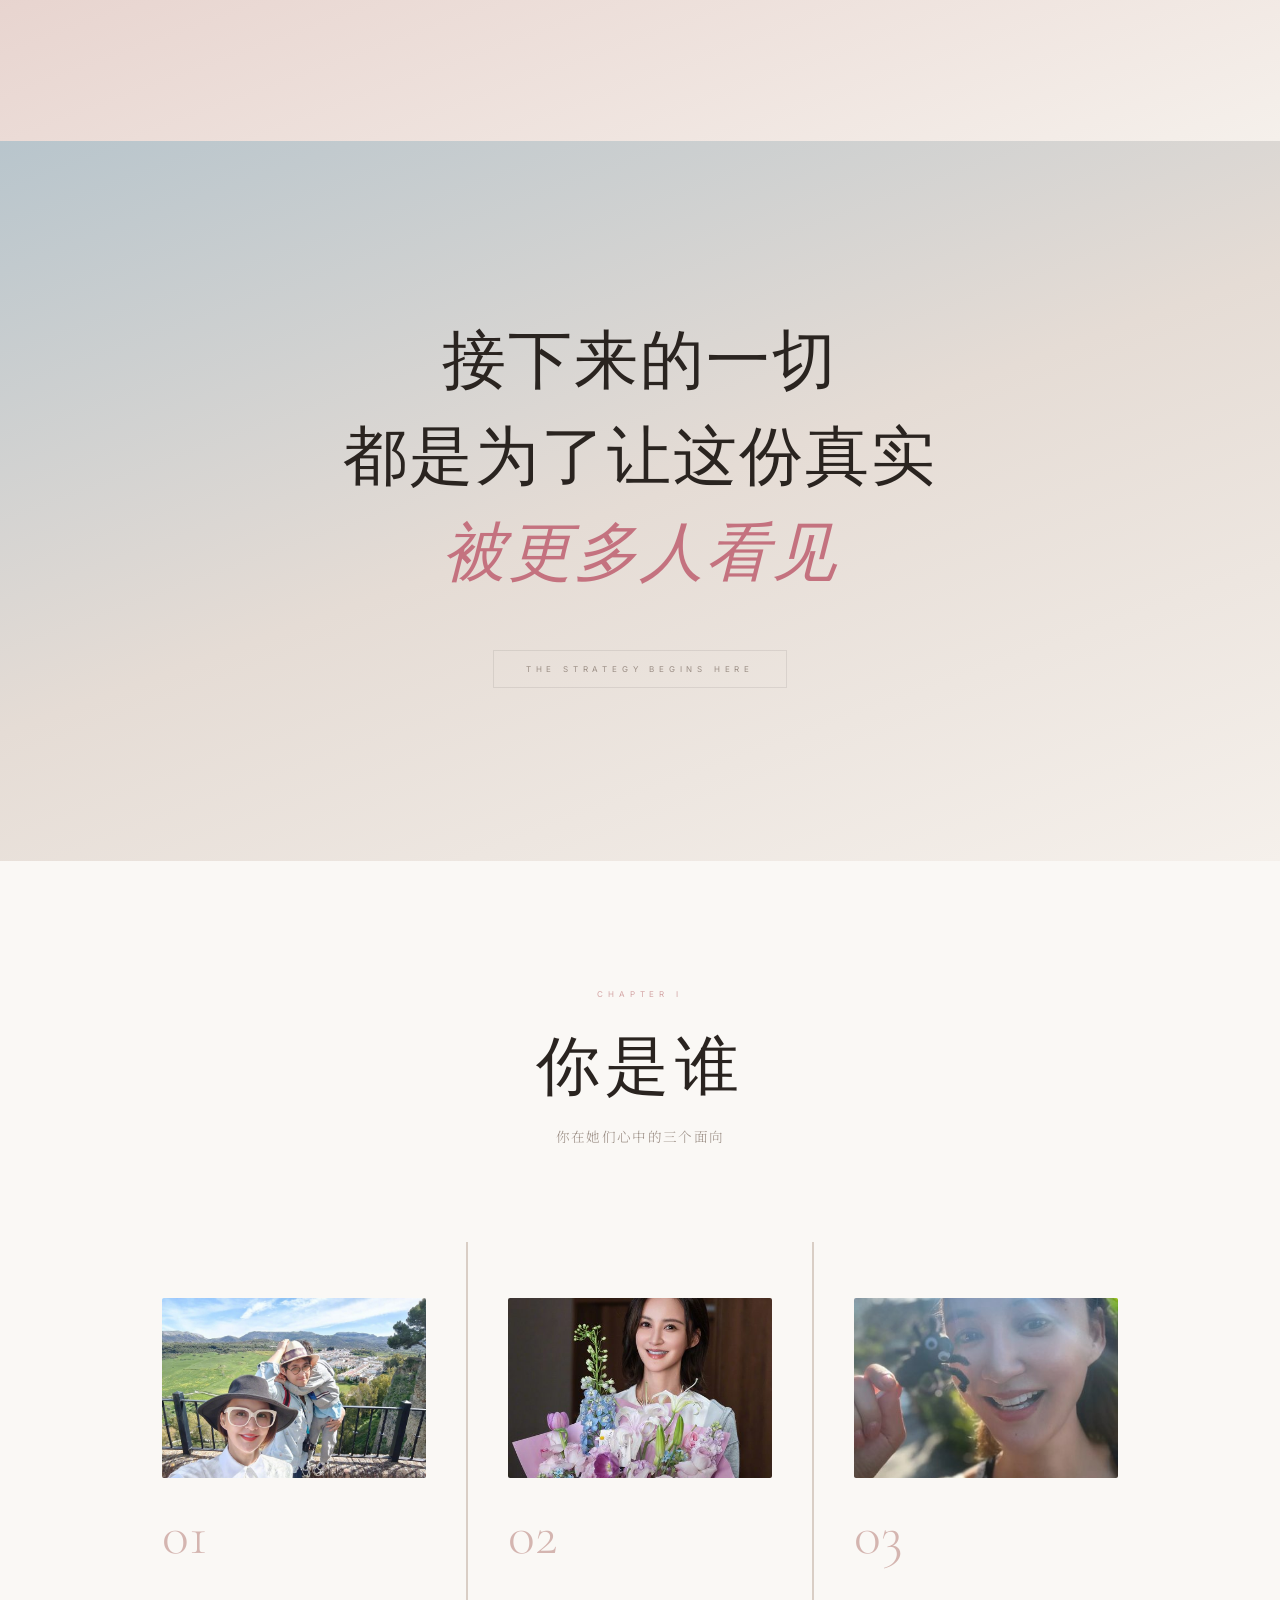
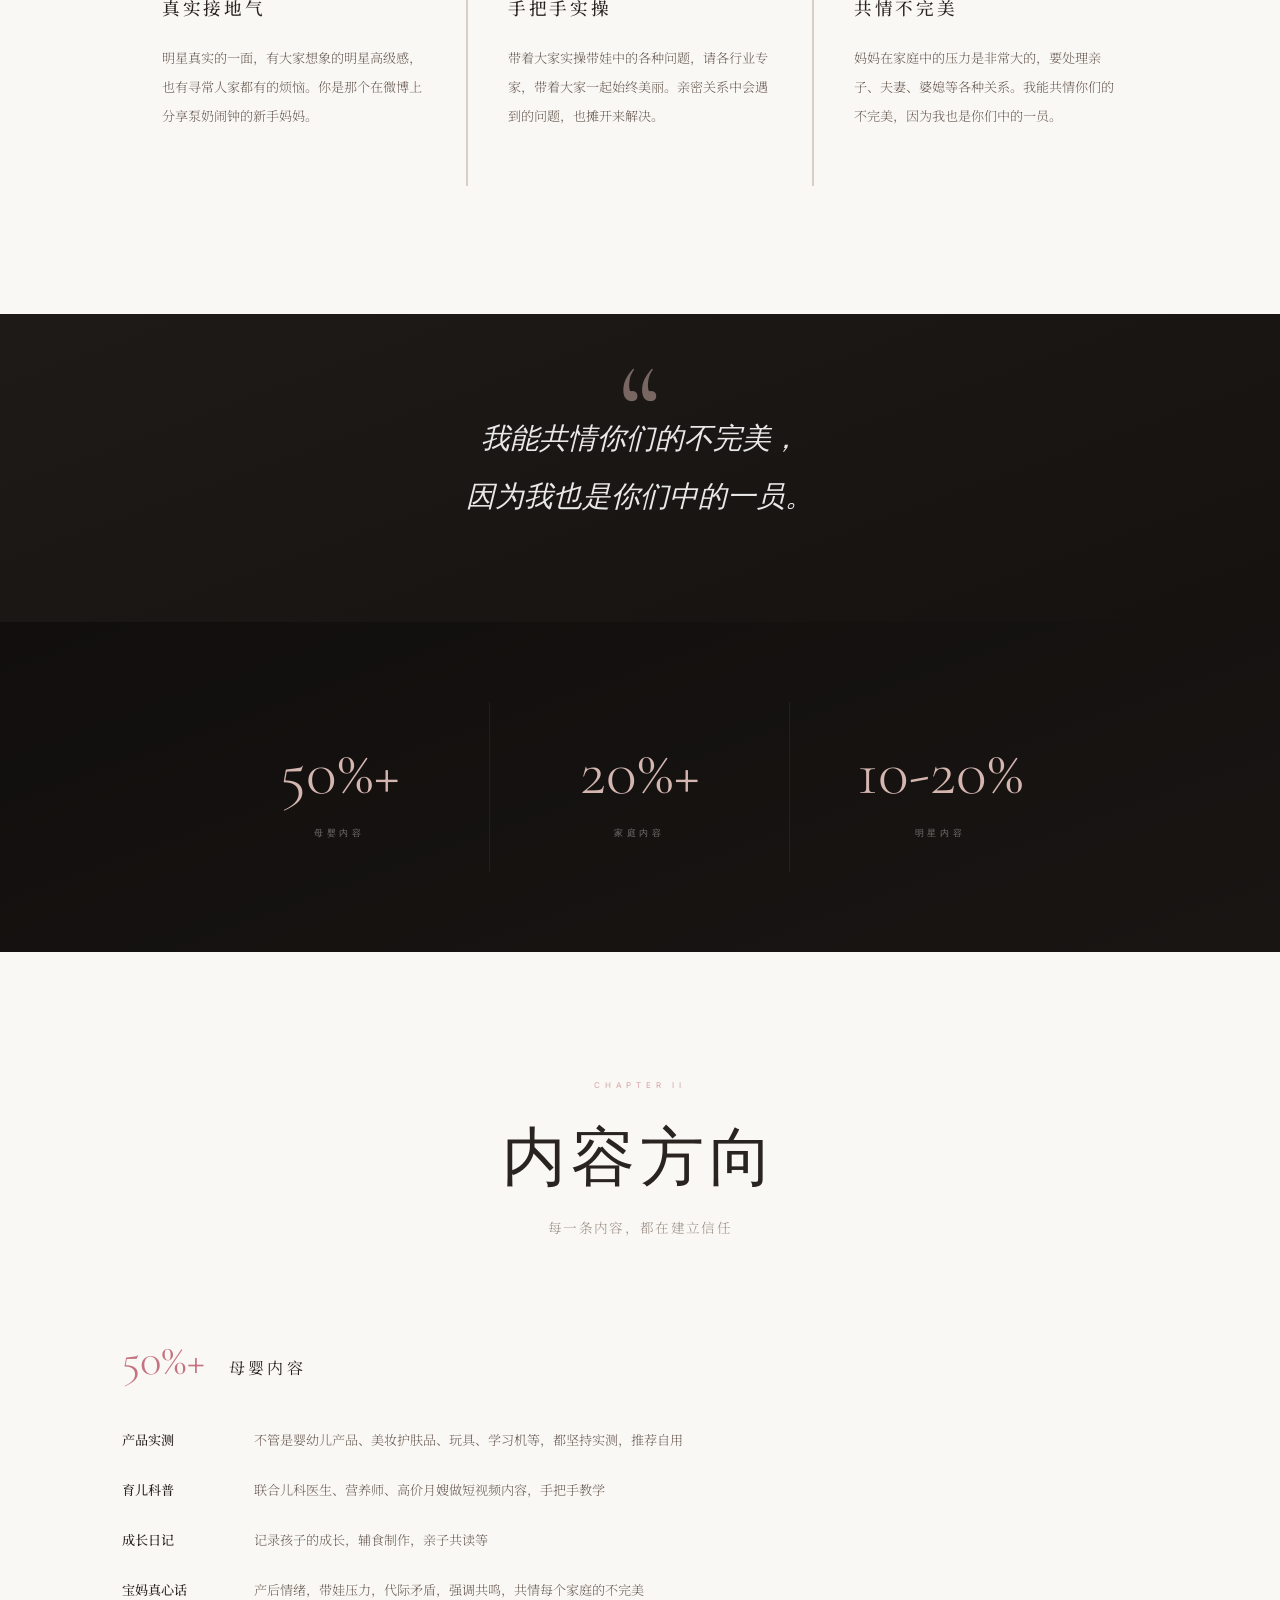
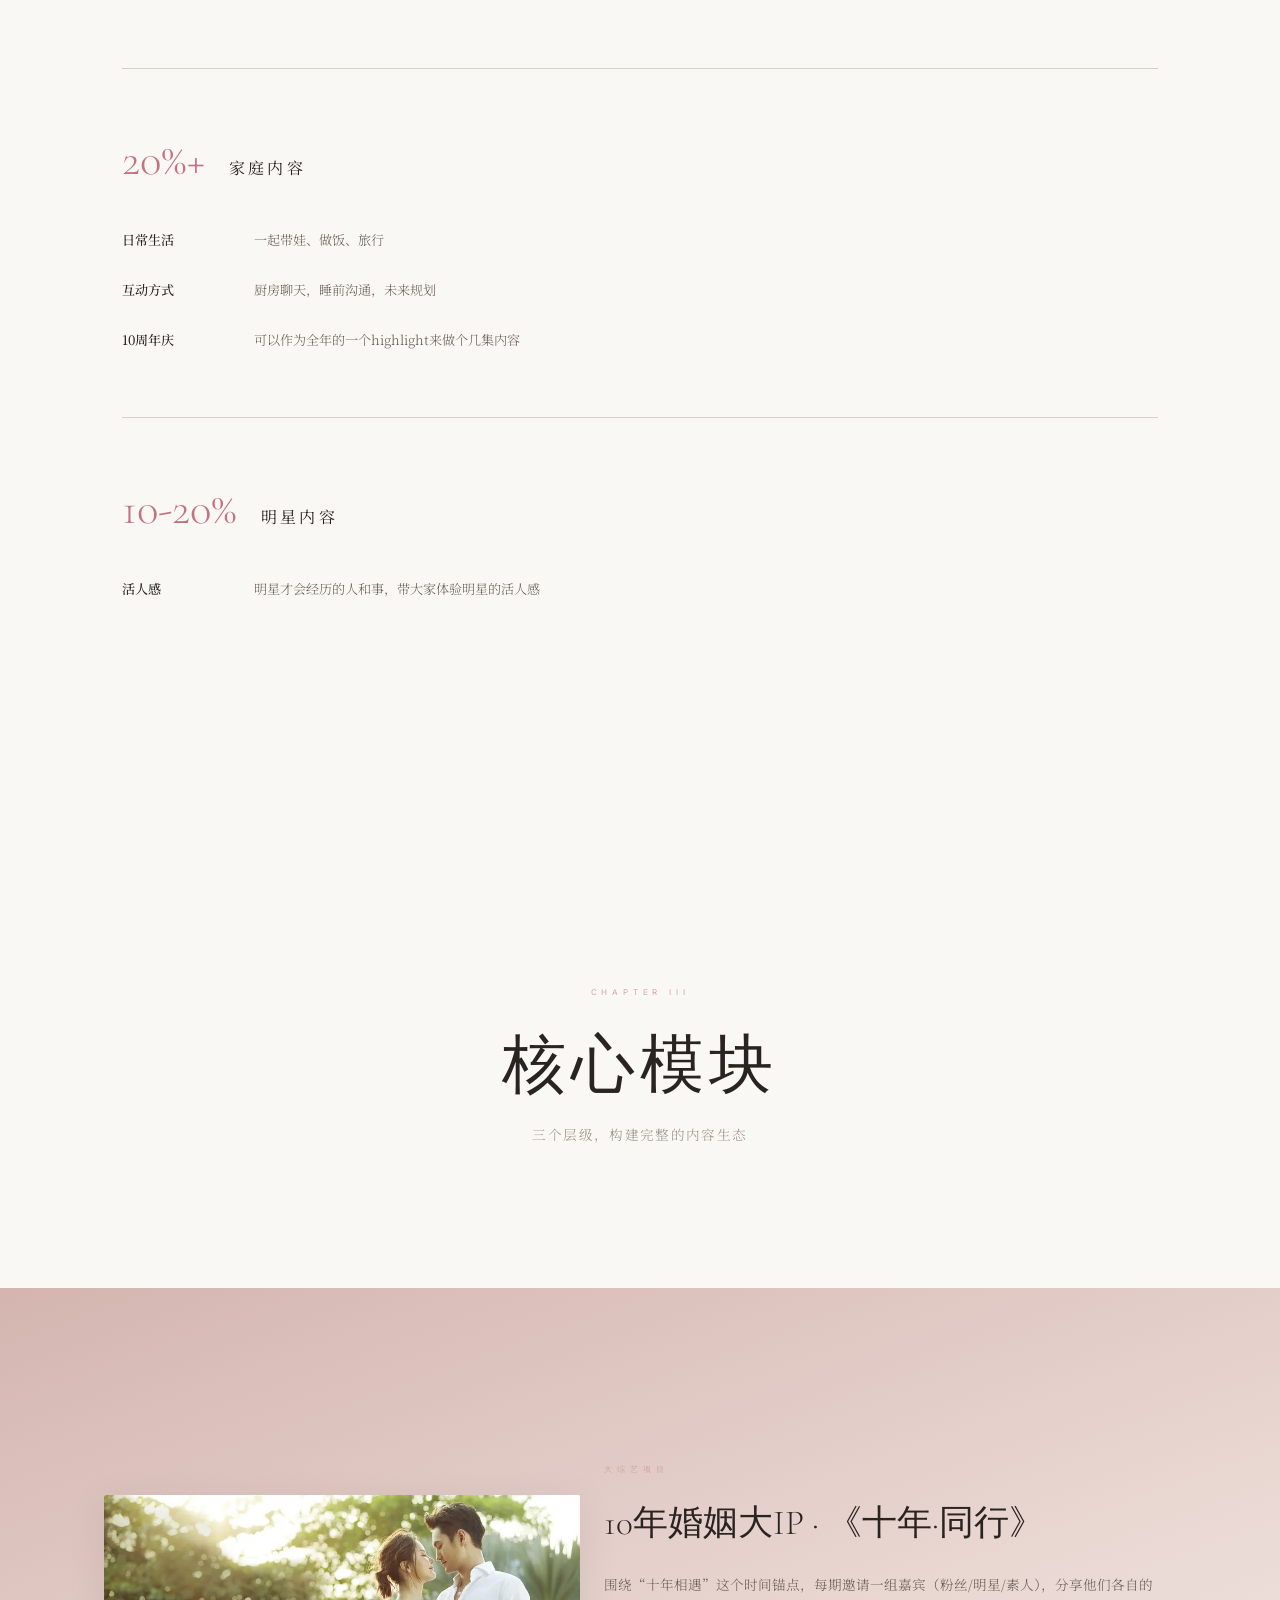
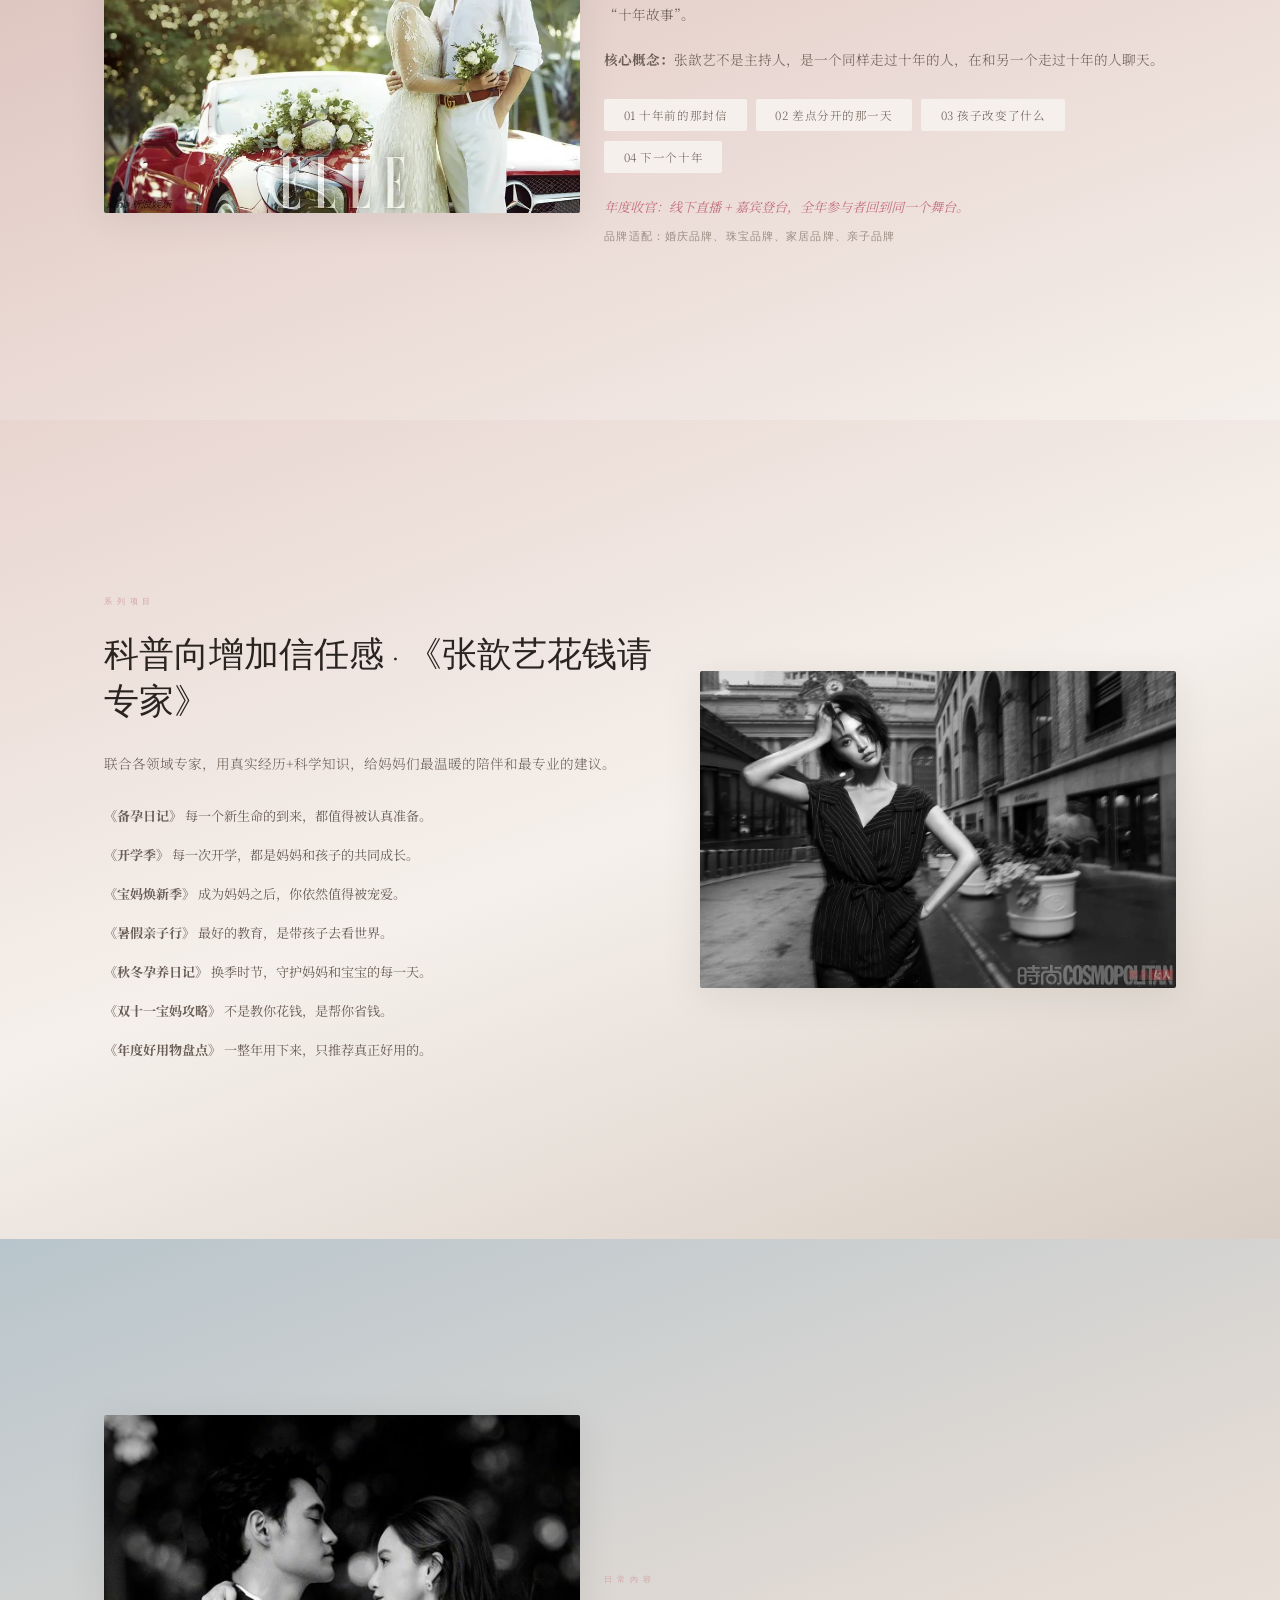
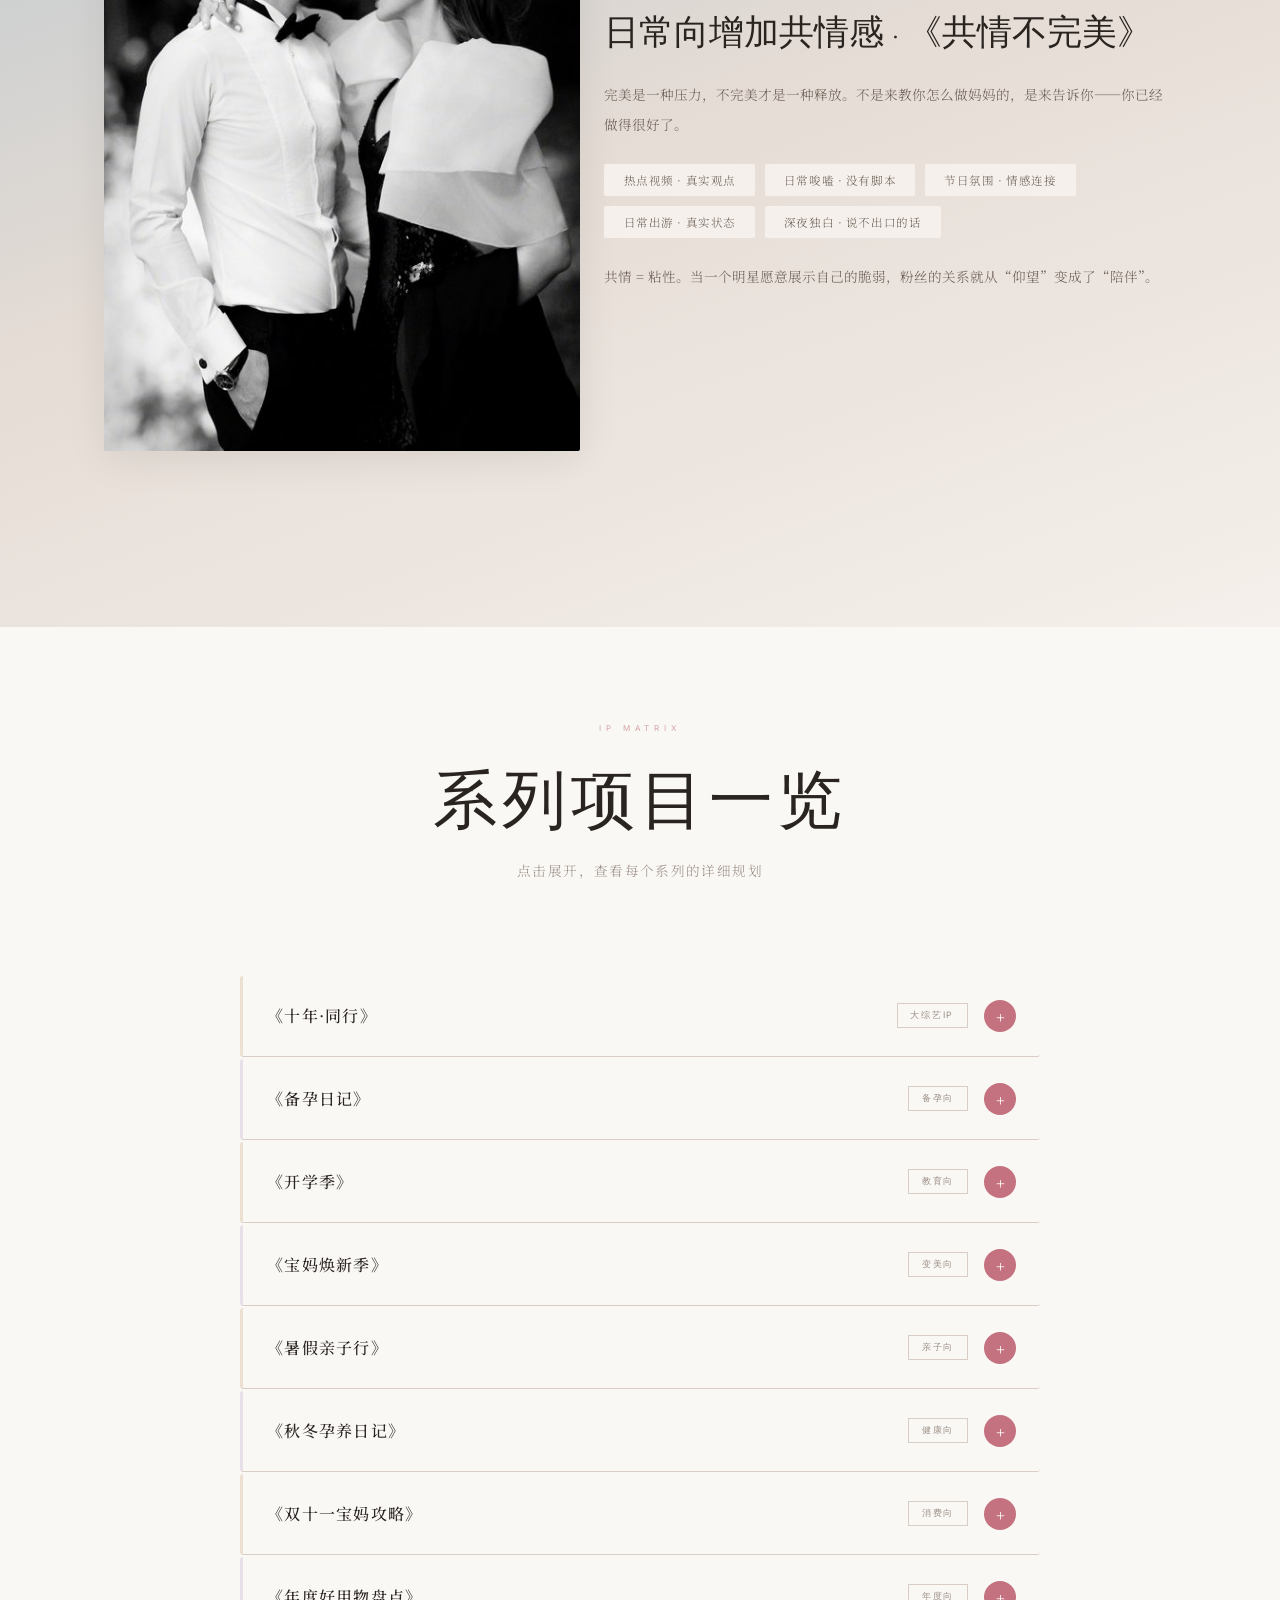
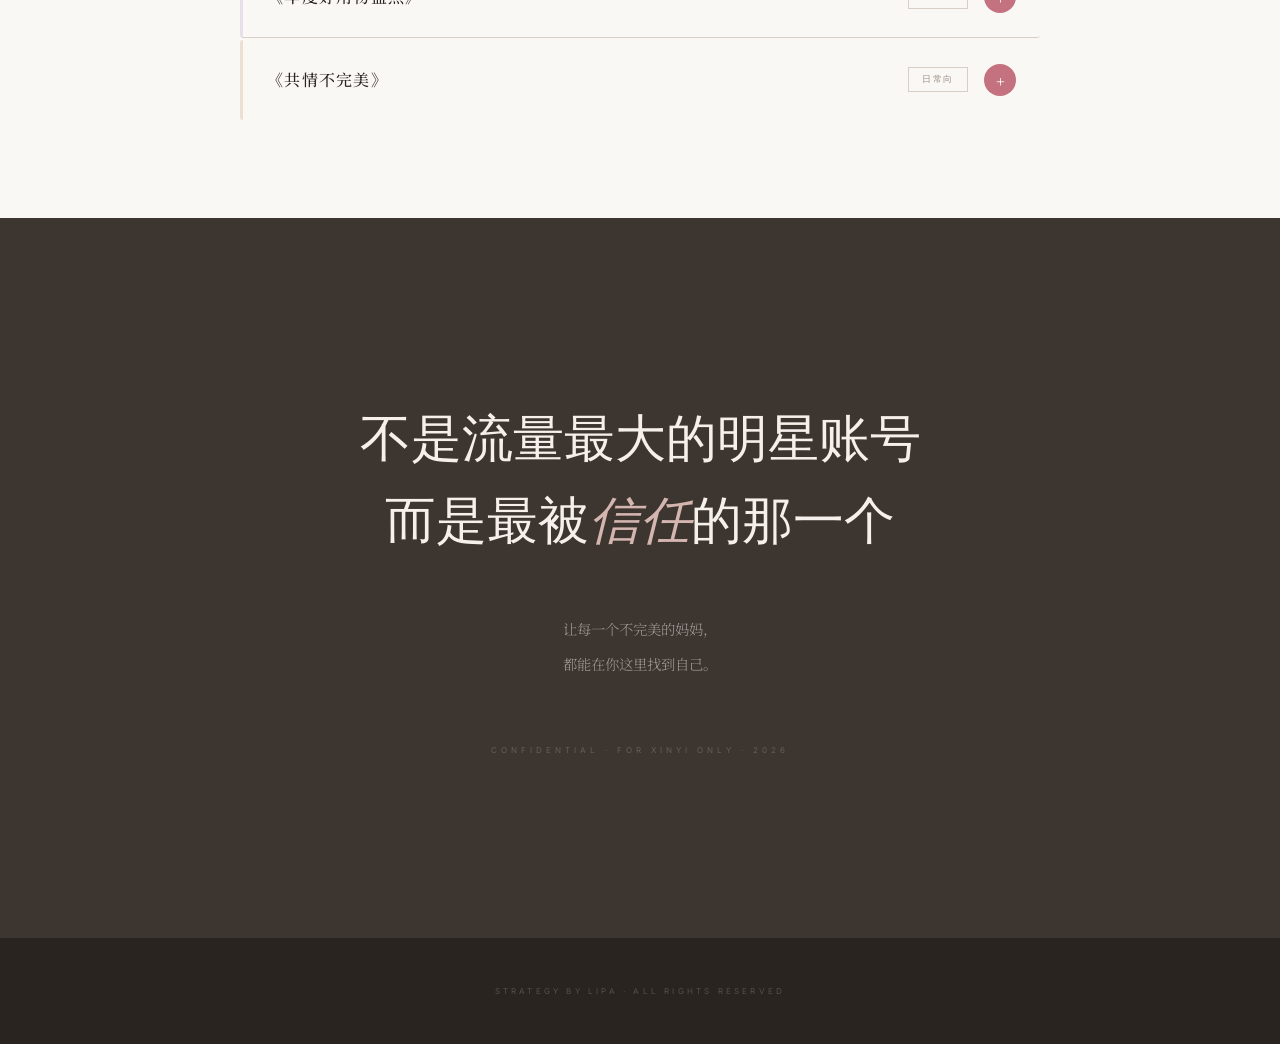
==== commit 574bff49: "添加BGM播放器：两首歌切换、音量调节、播放暂停，初始音量25%" ====
--- a/index.html
+++ b/index.html
@@ -68,6 +68,74 @@
             padding: 1.2rem 3rem;
             box-shadow: 0 1px 0 rgba(0,0,0,0.04);
         }
+        /* ===== BGM PLAYER ===== */
+        .bgm-player {
+            position: fixed;
+            bottom: 2rem;
+            right: 2rem;
+            z-index: 9999;
+            display: flex;
+            align-items: center;
+            gap: 0.8rem;
+            background: rgba(42, 36, 32, 0.9);
+            backdrop-filter: blur(10px);
+            padding: 0.8rem 1.2rem;
+            border-radius: 50px;
+            box-shadow: 0 4px 20px rgba(0,0,0,0.15);
+            transition: all 0.3s ease;
+        }
+        .bgm-player:hover {
+            background: rgba(42, 36, 32, 0.95);
+            box-shadow: 0 6px 30px rgba(0,0,0,0.2);
+        }
+        .bgm-btn {
+            width: 32px;
+            height: 32px;
+            border-radius: 50%;
+            border: none;
+            background: var(--morandi-pink);
+            color: #fff;
+            font-size: 0.75rem;
+            cursor: pointer;
+            display: flex;
+            align-items: center;
+            justify-content: center;
+            transition: all 0.2s;
+            flex-shrink: 0;
+        }
+        .bgm-btn:hover { transform: scale(1.1); background: var(--accent); }
+        .bgm-volume {
+            width: 60px;
+            height: 3px;
+            -webkit-appearance: none;
+            appearance: none;
+            background: rgba(255,255,255,0.2);
+            border-radius: 2px;
+            outline: none;
+            cursor: pointer;
+        }
+        .bgm-volume::-webkit-slider-thumb {
+            -webkit-appearance: none;
+            width: 12px;
+            height: 12px;
+            border-radius: 50%;
+            background: var(--morandi-pink);
+            cursor: pointer;
+        }
+        .bgm-track {
+            font-family: 'Inter', sans-serif;
+            font-size: 0.55rem;
+            color: rgba(255,255,255,0.5);
+            letter-spacing: 0.05em;
+            max-width: 80px;
+            white-space: nowrap;
+            overflow: hidden;
+            text-overflow: ellipsis;
+        }
+        @media (max-width: 768px) {
+            .bgm-player { bottom: 1rem; right: 1rem; padding: 0.6rem 1rem; }
+            .bgm-track { display: none; }
+        }
         .nav-brand {
             font-family: 'Cormorant Garamond', serif;
             font-size: 1.1rem;
@@ -1274,7 +1342,48 @@
 <footer class="footer">
     <p>Strategy by Lipa · All Rights Reserved</p>
 </footer>
+<!-- BGM PLAYER -->
+<div class="bgm-player" id="bgmPlayer">
+    <button class="bgm-btn" id="bgmPlayBtn" onclick="toggleBGM()">&#9654;</button>
+    <button class="bgm-btn" id="bgmNextBtn" onclick="nextTrack()" style="font-size:0.6rem;">&#9197;</button>
+    <input type="range" class="bgm-volume" id="bgmVolume" min="0" max="100" value="25" oninput="setVolume(this.value)">
+    <span class="bgm-track" id="bgmTrackName">Go Rogue</span>
+</div>
 <script>
+// BGM Player
+const tracks = [
+    { src: 'audio/go_rogue.mp3', name: 'Go Rogue' },
+    { src: 'audio/closer.mp3', name: 'Closer' }
+];
+let currentTrack = 0;
+let isPlaying = false;
+const audio = new Audio(tracks[0].src);
+audio.volume = 0.25;
+audio.loop = false;
+audio.addEventListener('ended', () => { nextTrack(); });
+
+function toggleBGM() {
+    if (isPlaying) {
+        audio.pause();
+        document.getElementById('bgmPlayBtn').innerHTML = '&#9654;';
+    } else {
+        audio.play();
+        document.getElementById('bgmPlayBtn').innerHTML = '&#10074;&#10074;';
+    }
+    isPlaying = !isPlaying;
+}
+
+function nextTrack() {
+    currentTrack = (currentTrack + 1) % tracks.length;
+    audio.src = tracks[currentTrack].src;
+    document.getElementById('bgmTrackName').textContent = tracks[currentTrack].name;
+    if (isPlaying) { audio.play(); }
+}
+
+function setVolume(val) {
+    audio.volume = val / 100;
+}
+
 // Progress bar
 window.addEventListener('scroll', () => {
     const h = document.documentElement.scrollHeight - window.innerHeight;
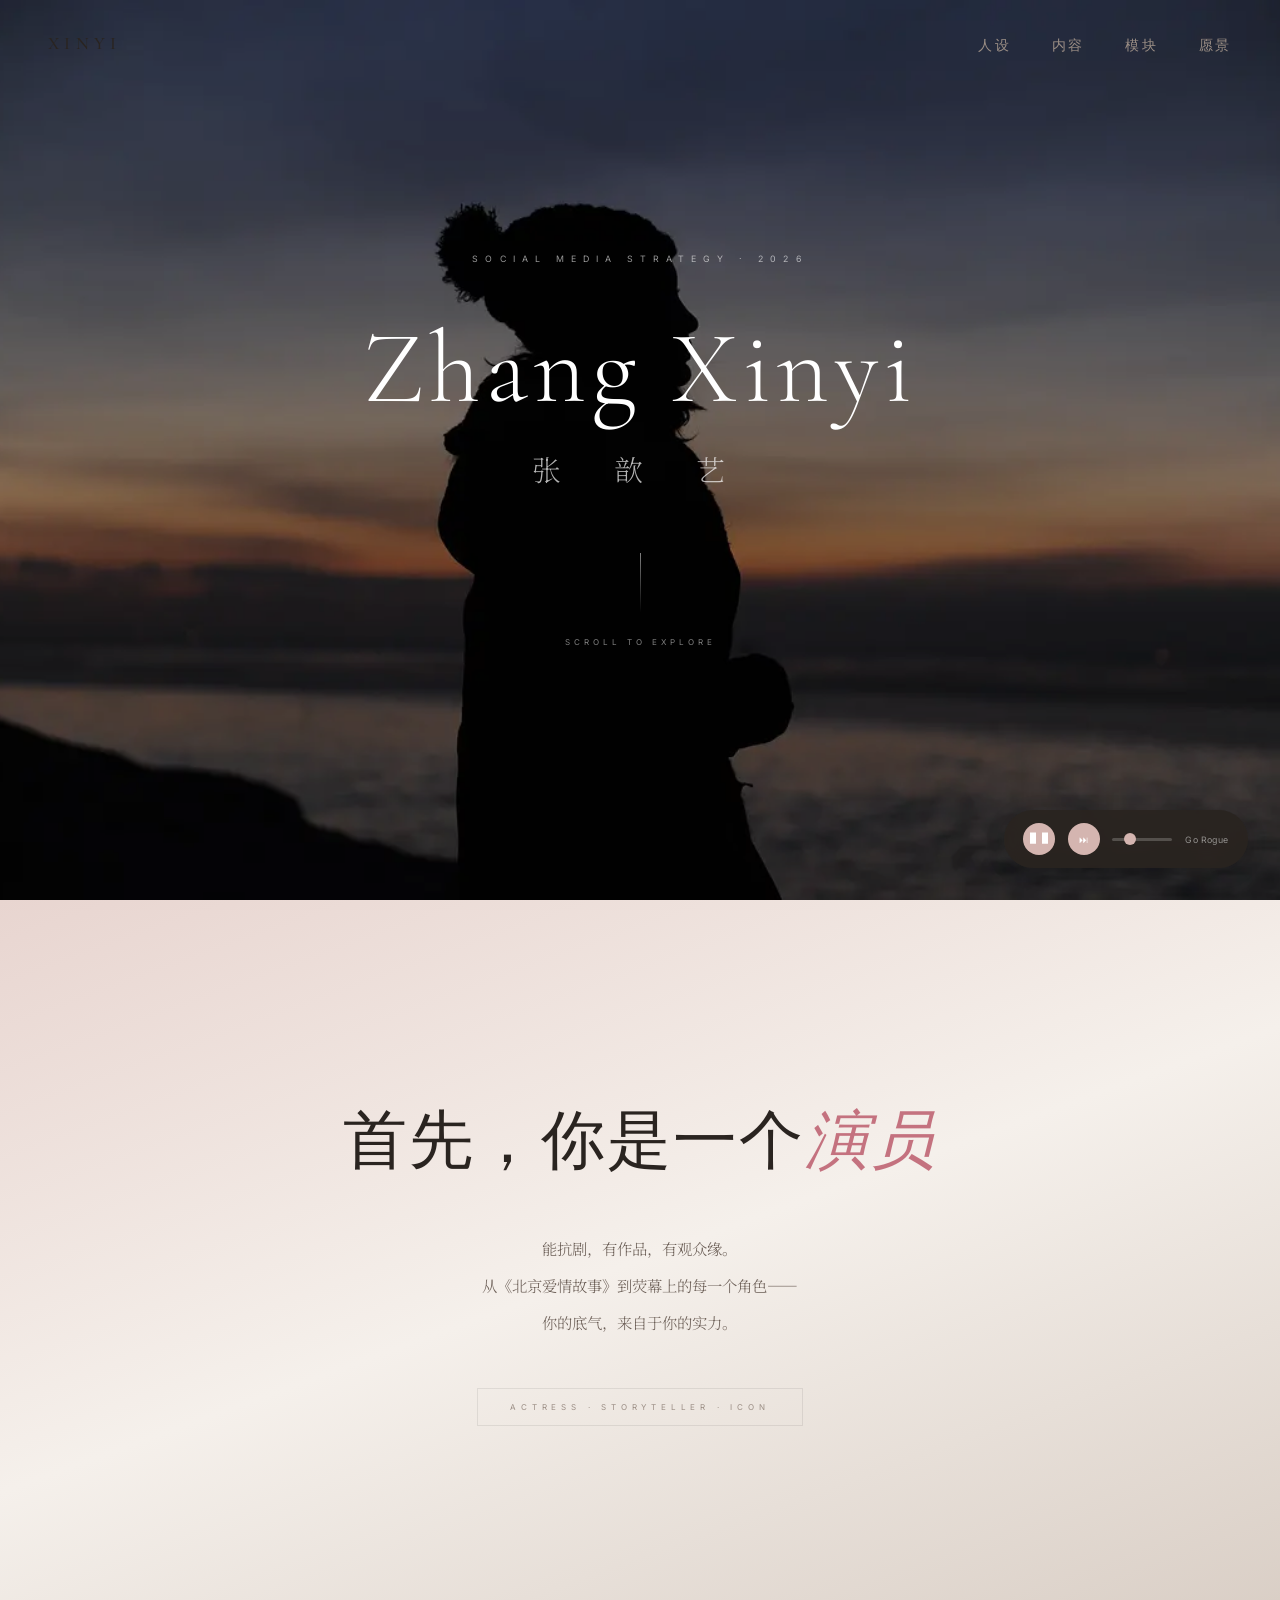
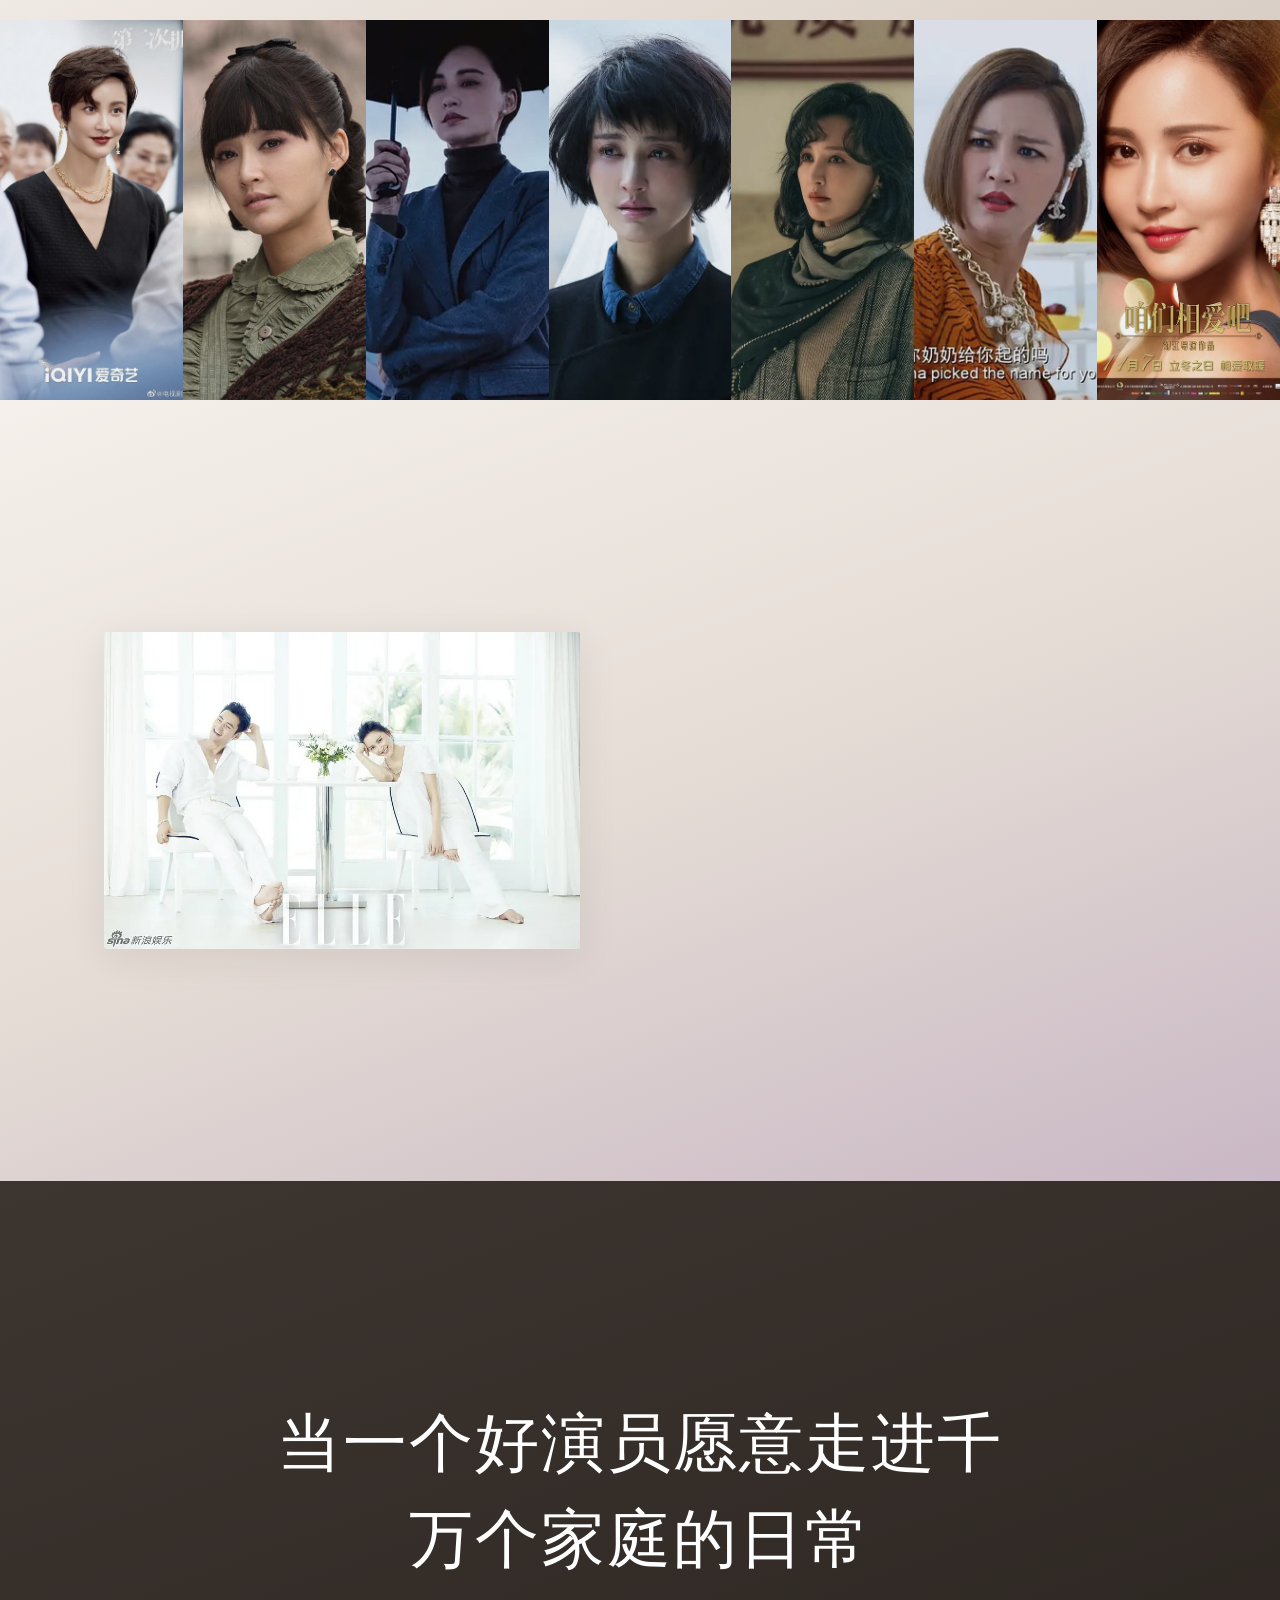
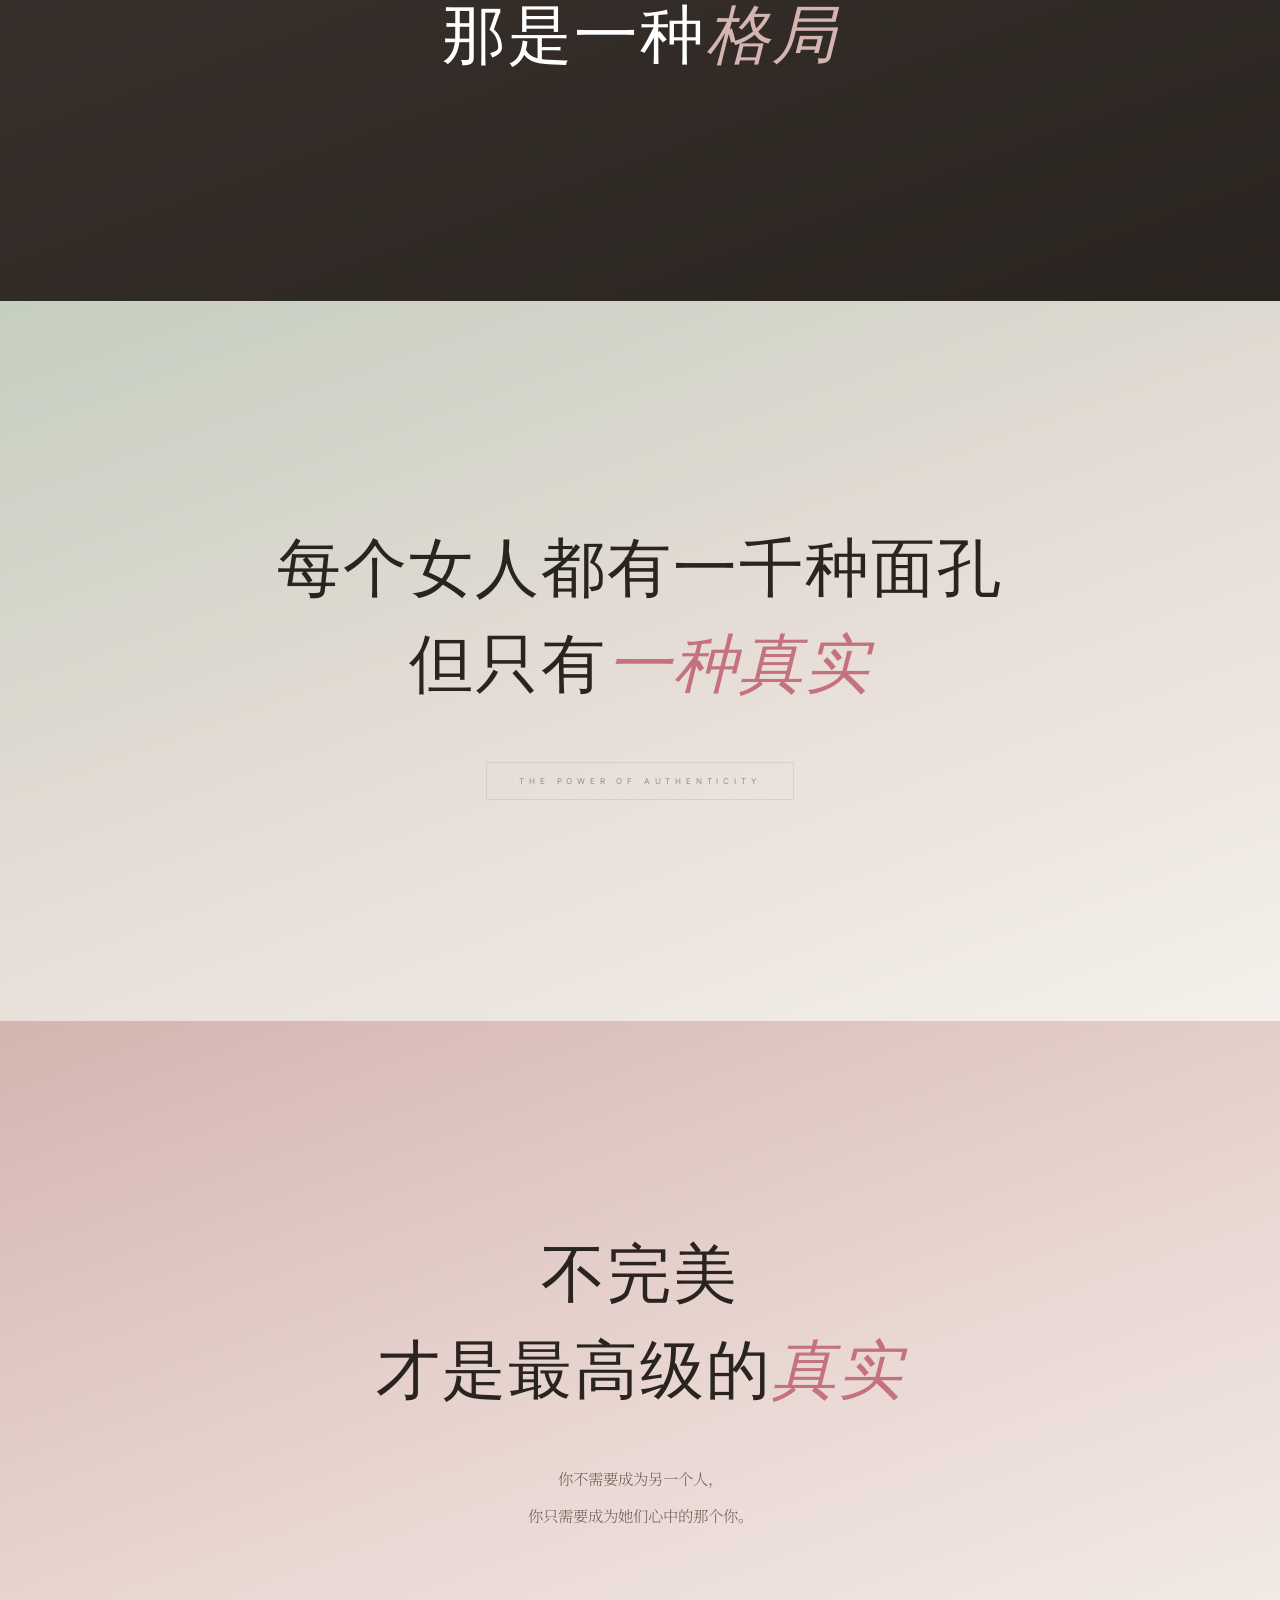
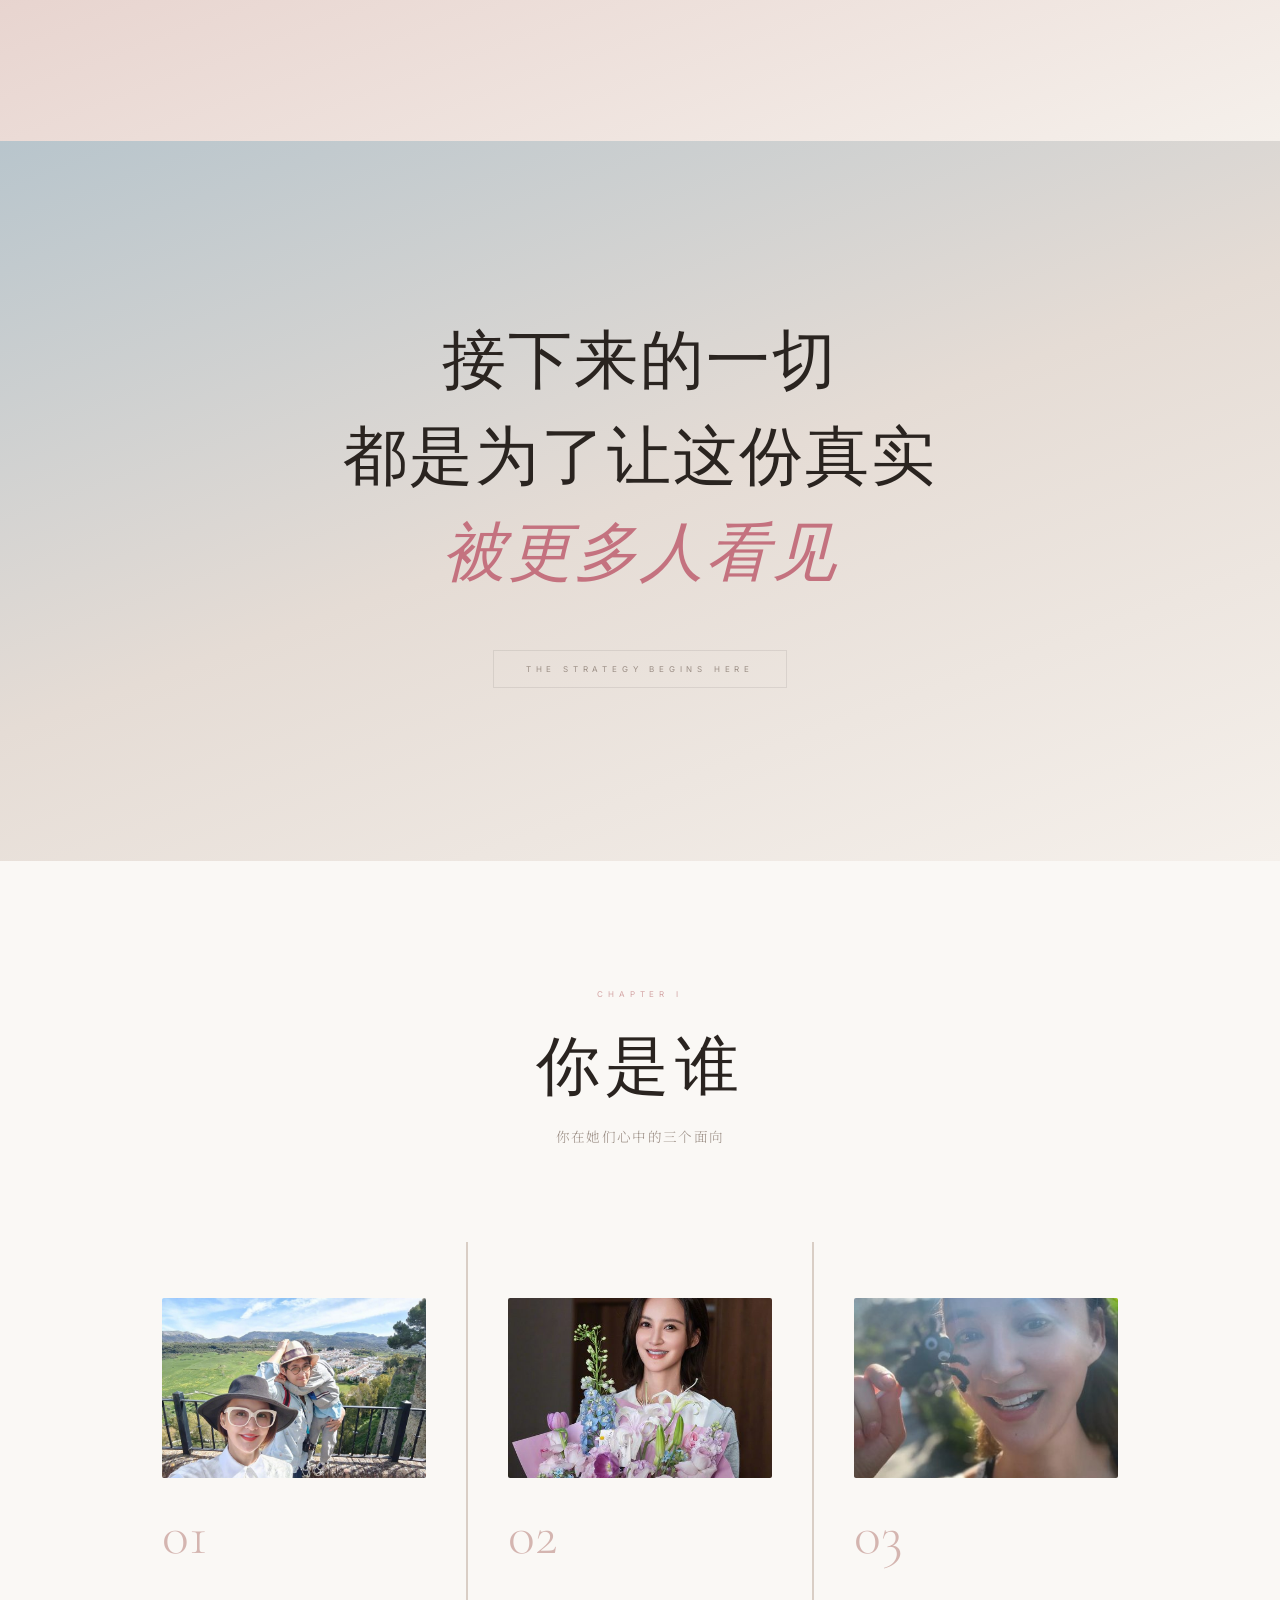
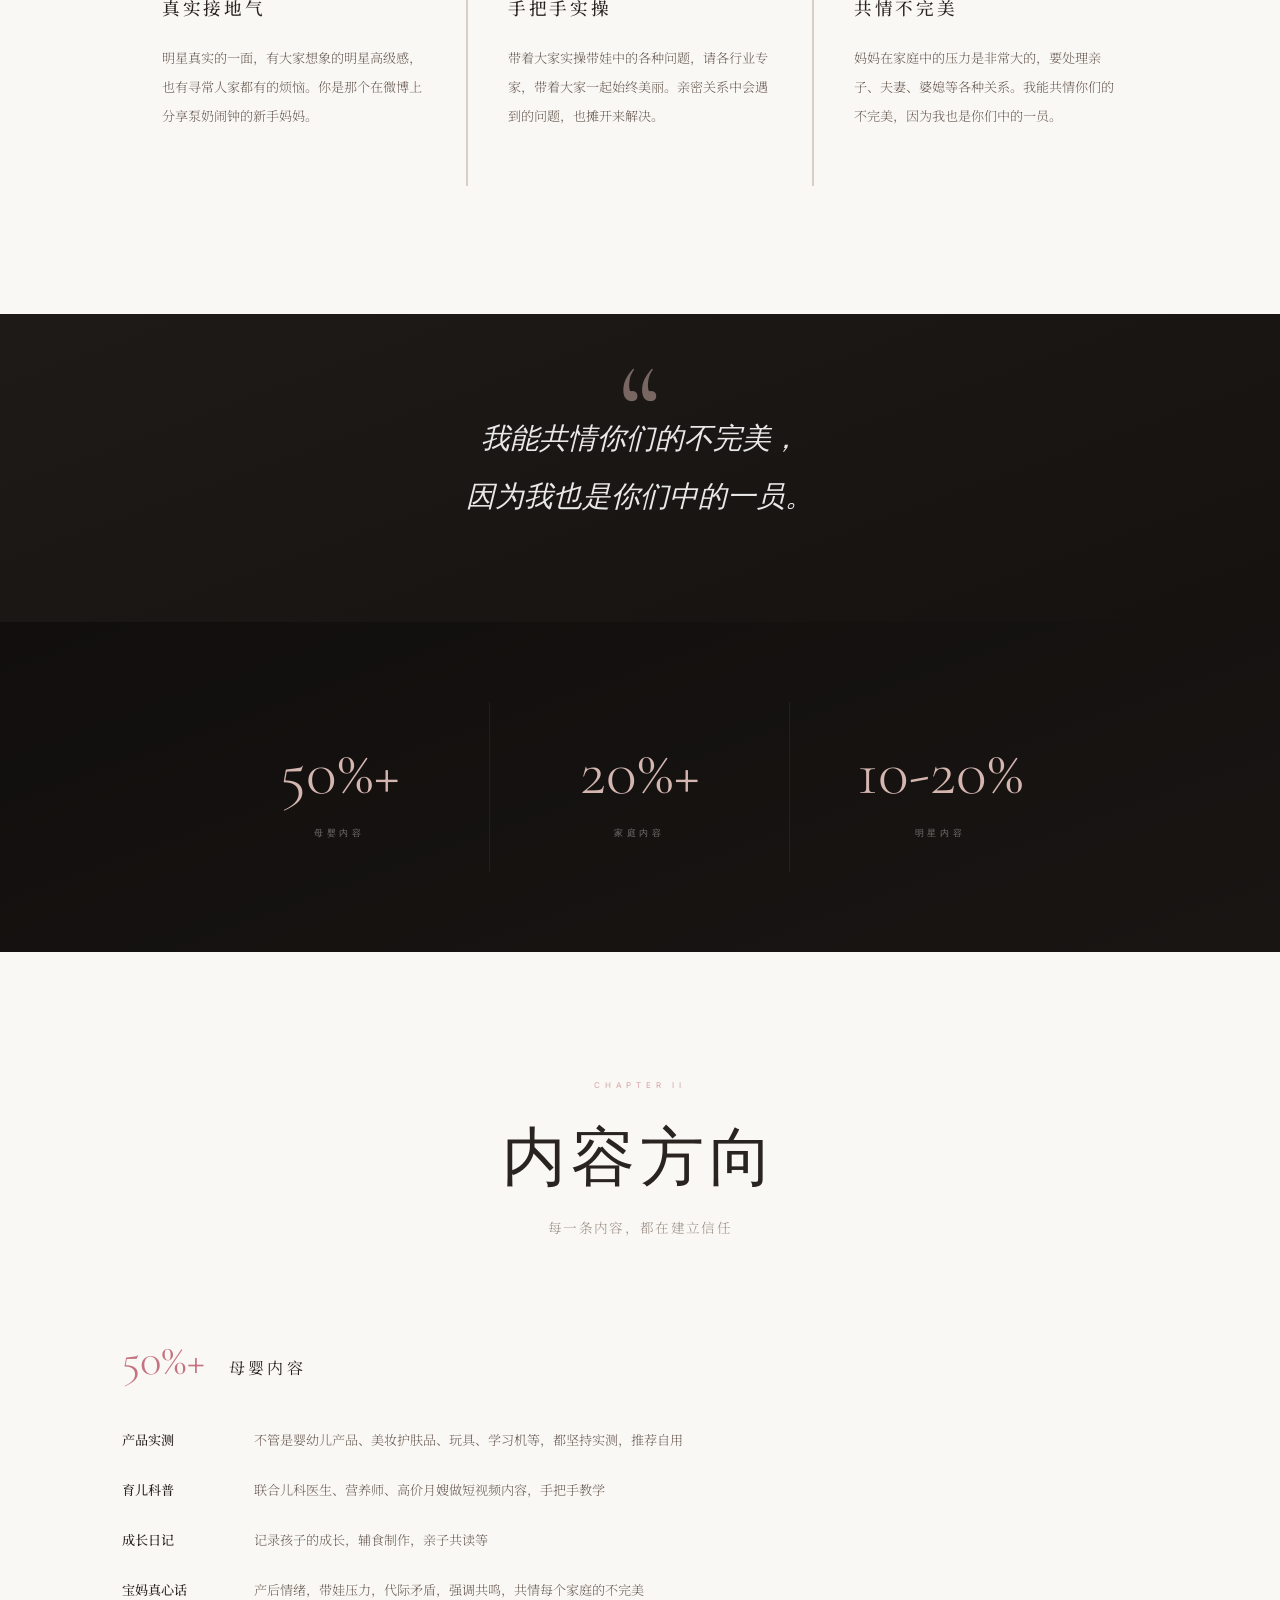
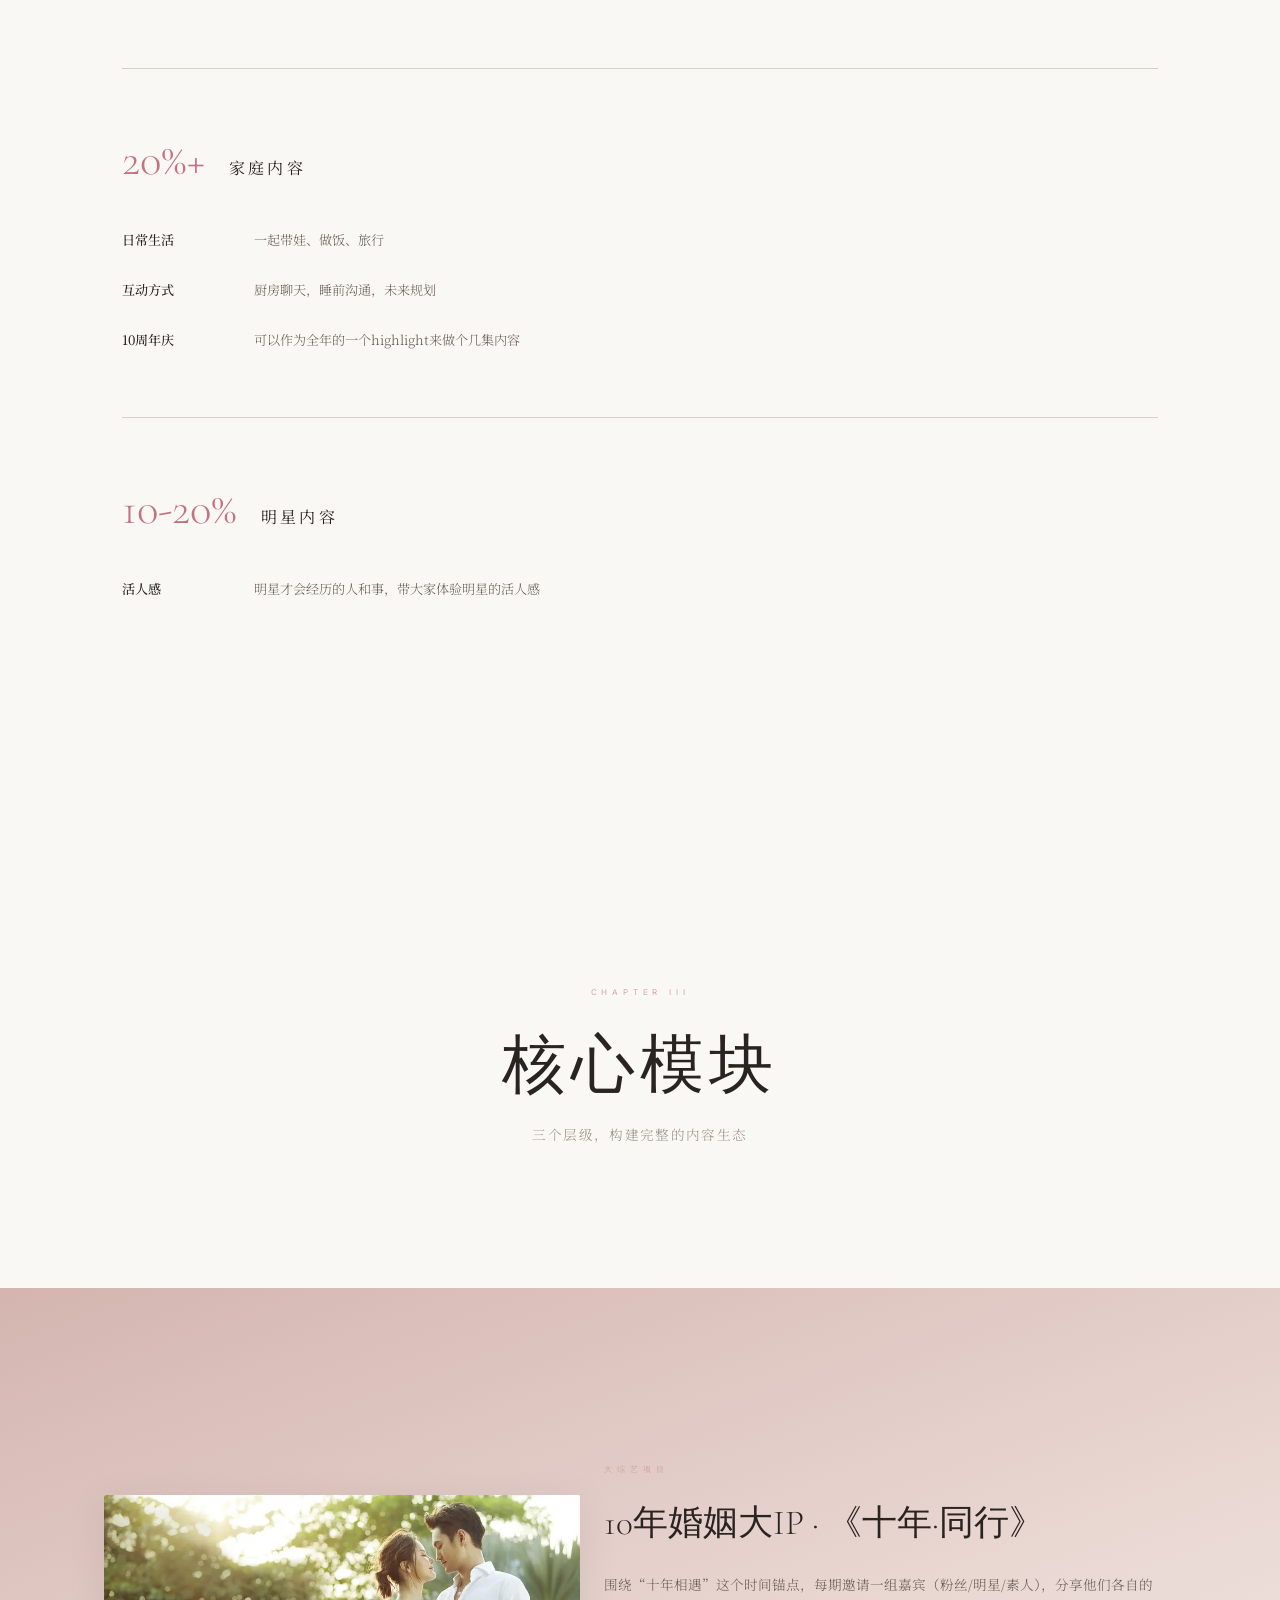
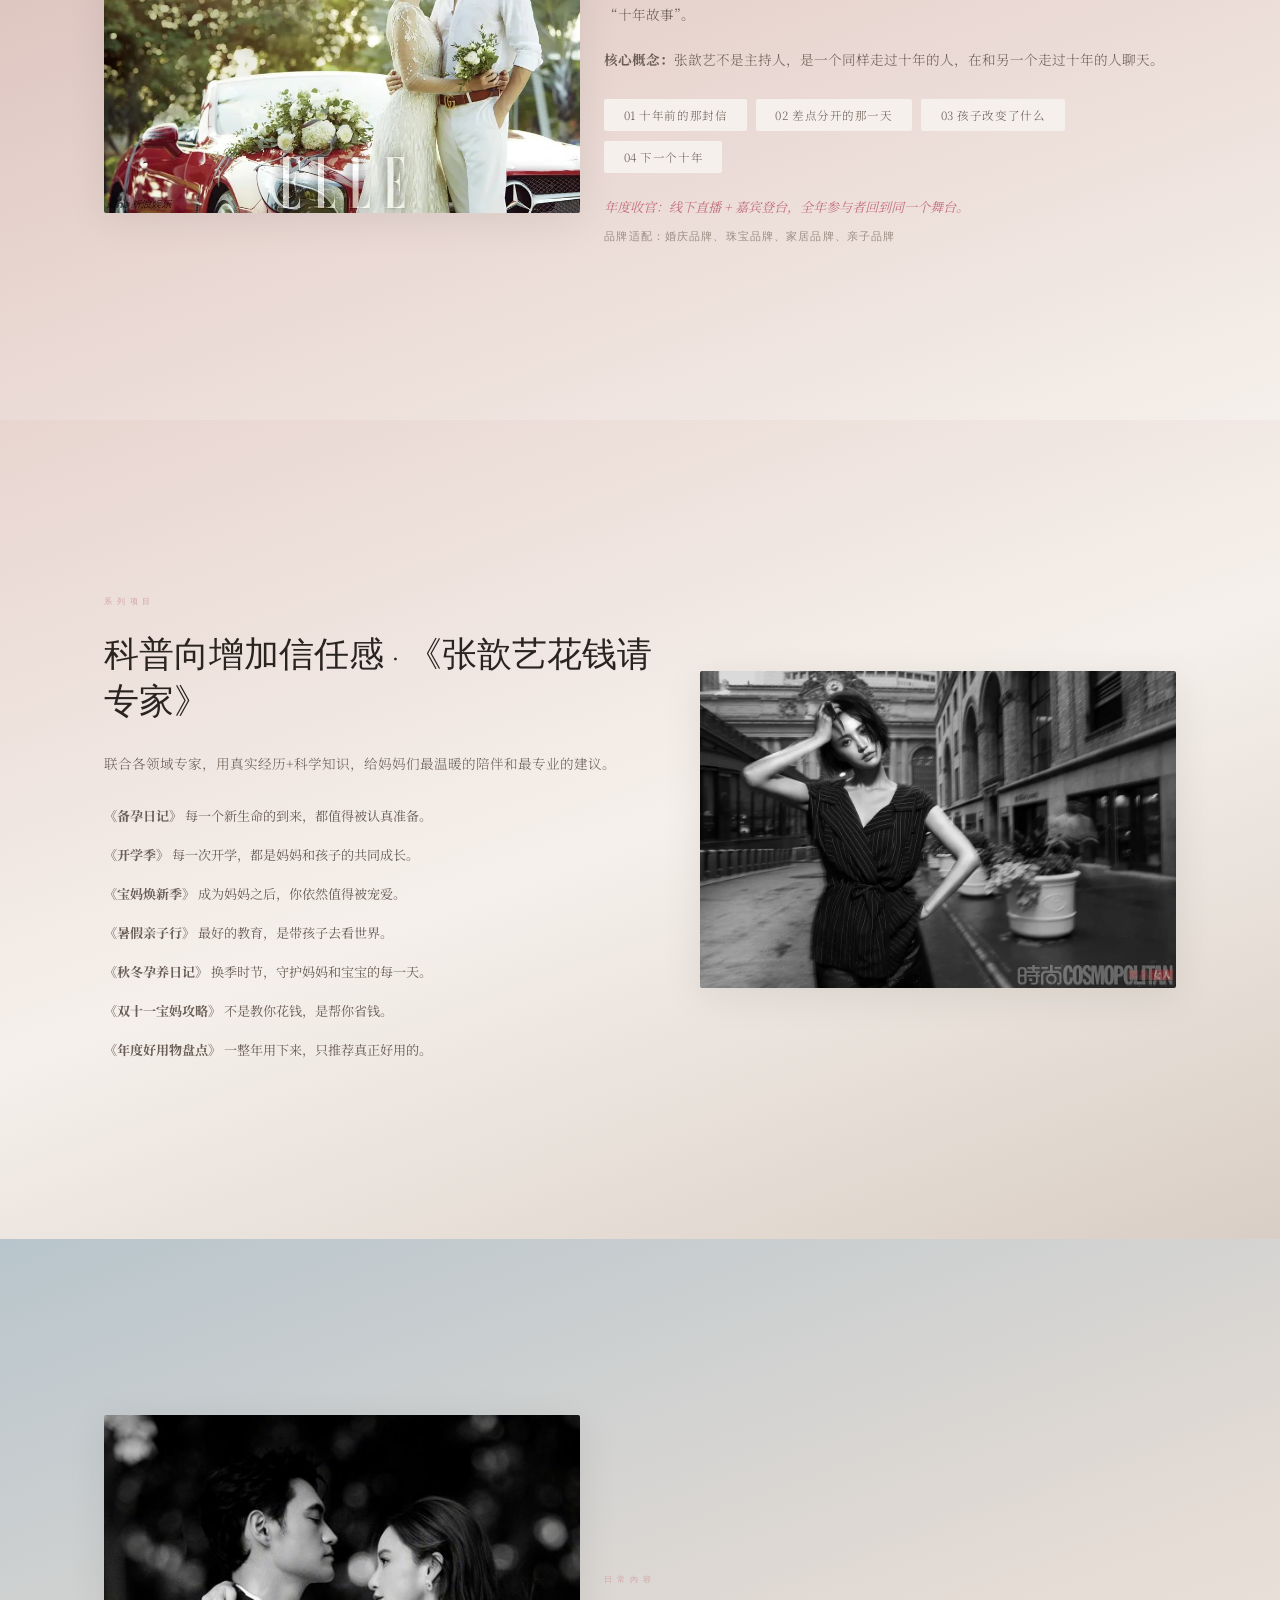
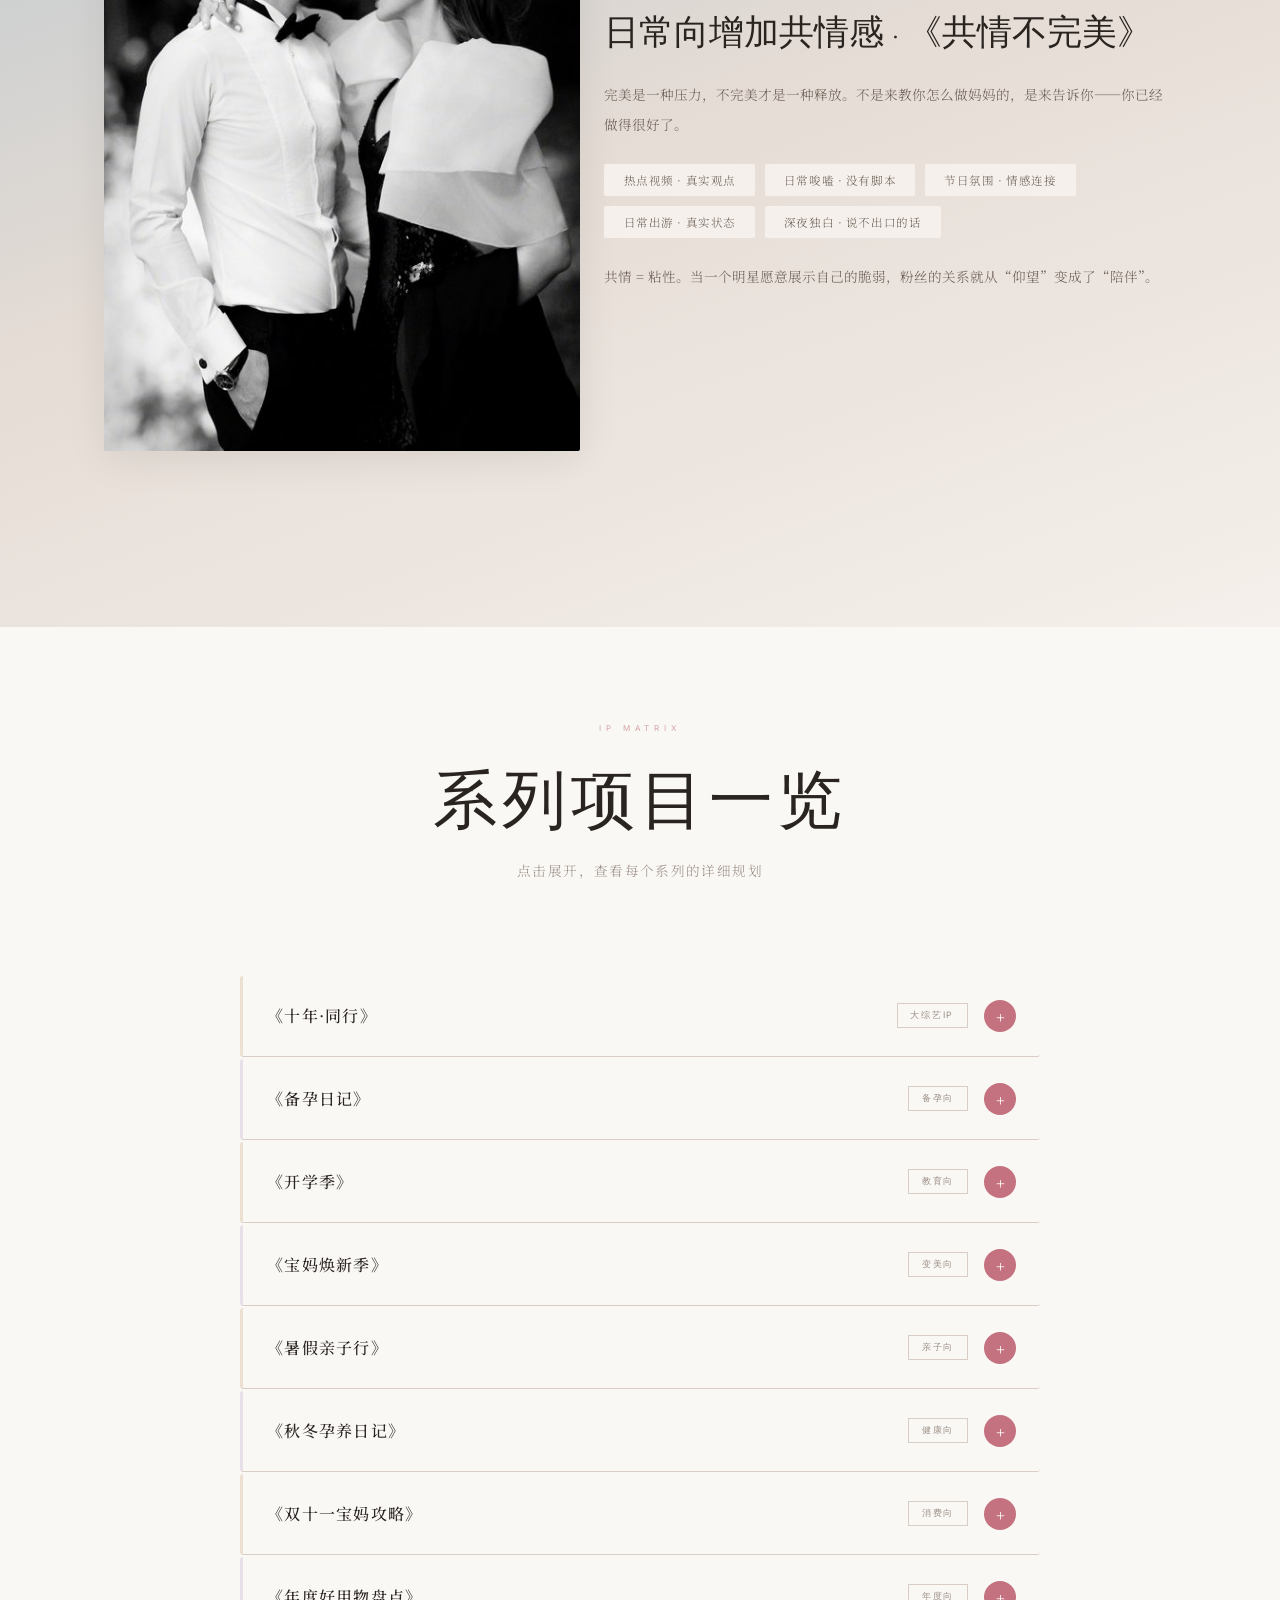
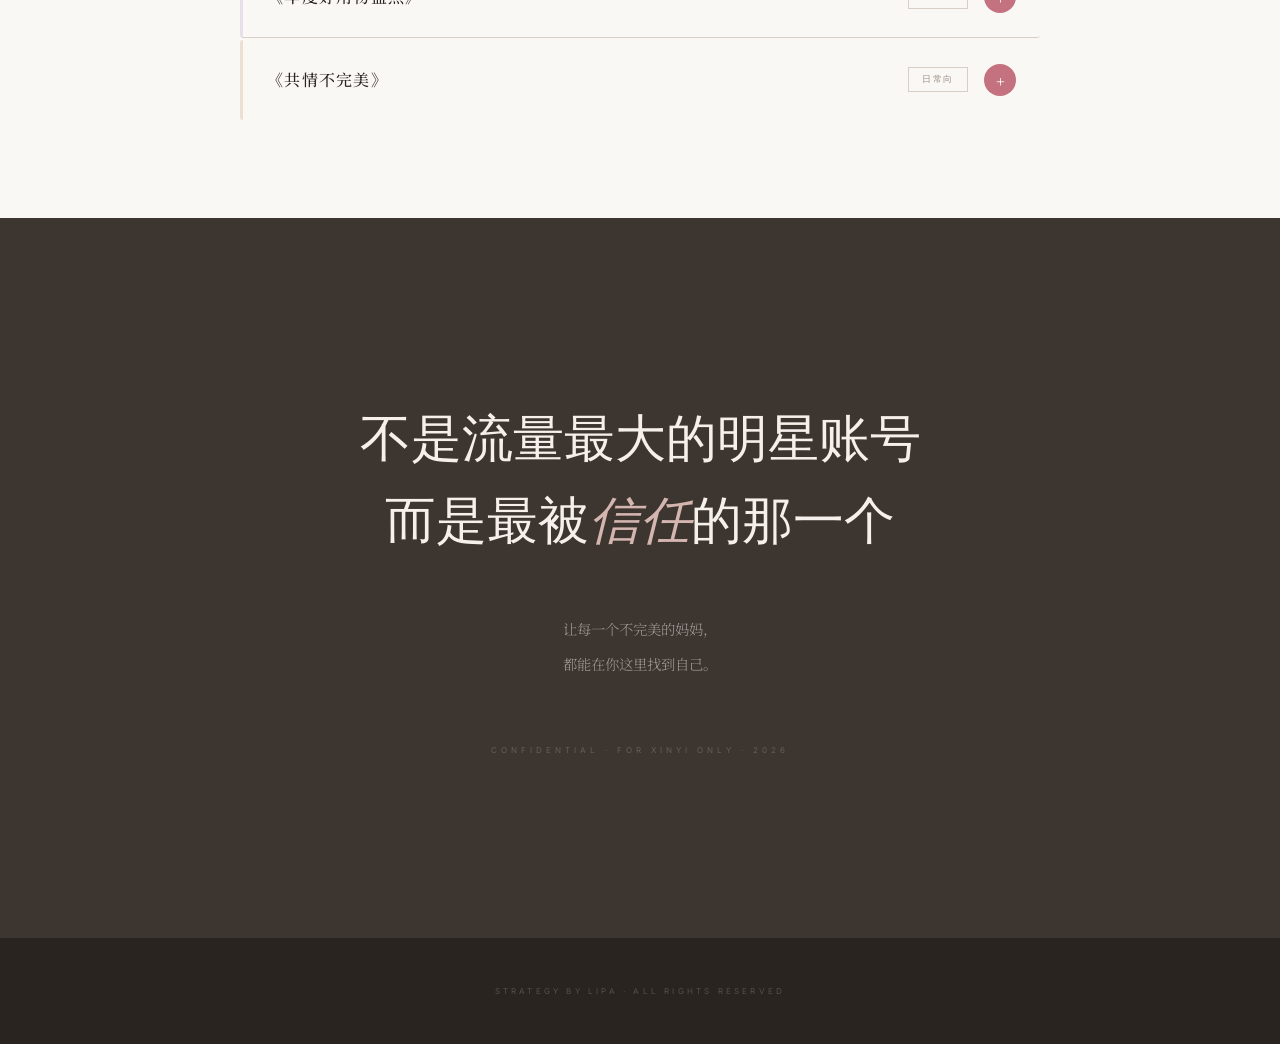
==== commit 6dbf2eee: "BGM自动播放：进入页面即播放，兼容浏览器自动播放策略" ====
--- a/index.html
+++ b/index.html
@@ -1384,6 +1384,28 @@
     audio.volume = val / 100;
 }
 
+// Autoplay on first interaction (browsers block autoplay without interaction)
+function startAutoplay() {
+    if (!isPlaying) {
+        audio.play().then(() => {
+            isPlaying = true;
+            document.getElementById('bgmPlayBtn').innerHTML = '&#10074;&#10074;';
+        }).catch(() => {});
+    }
+    document.removeEventListener('click', startAutoplay);
+    document.removeEventListener('scroll', startAutoplay);
+    document.removeEventListener('touchstart', startAutoplay);
+}
+document.addEventListener('click', startAutoplay);
+document.addEventListener('scroll', startAutoplay);
+document.addEventListener('touchstart', startAutoplay);
+
+// Also try direct autoplay
+audio.play().then(() => {
+    isPlaying = true;
+    document.getElementById('bgmPlayBtn').innerHTML = '&#10074;&#10074;';
+}).catch(() => {});
+
 // Progress bar
 window.addEventListener('scroll', () => {
     const h = document.documentElement.scrollHeight - window.innerHeight;
